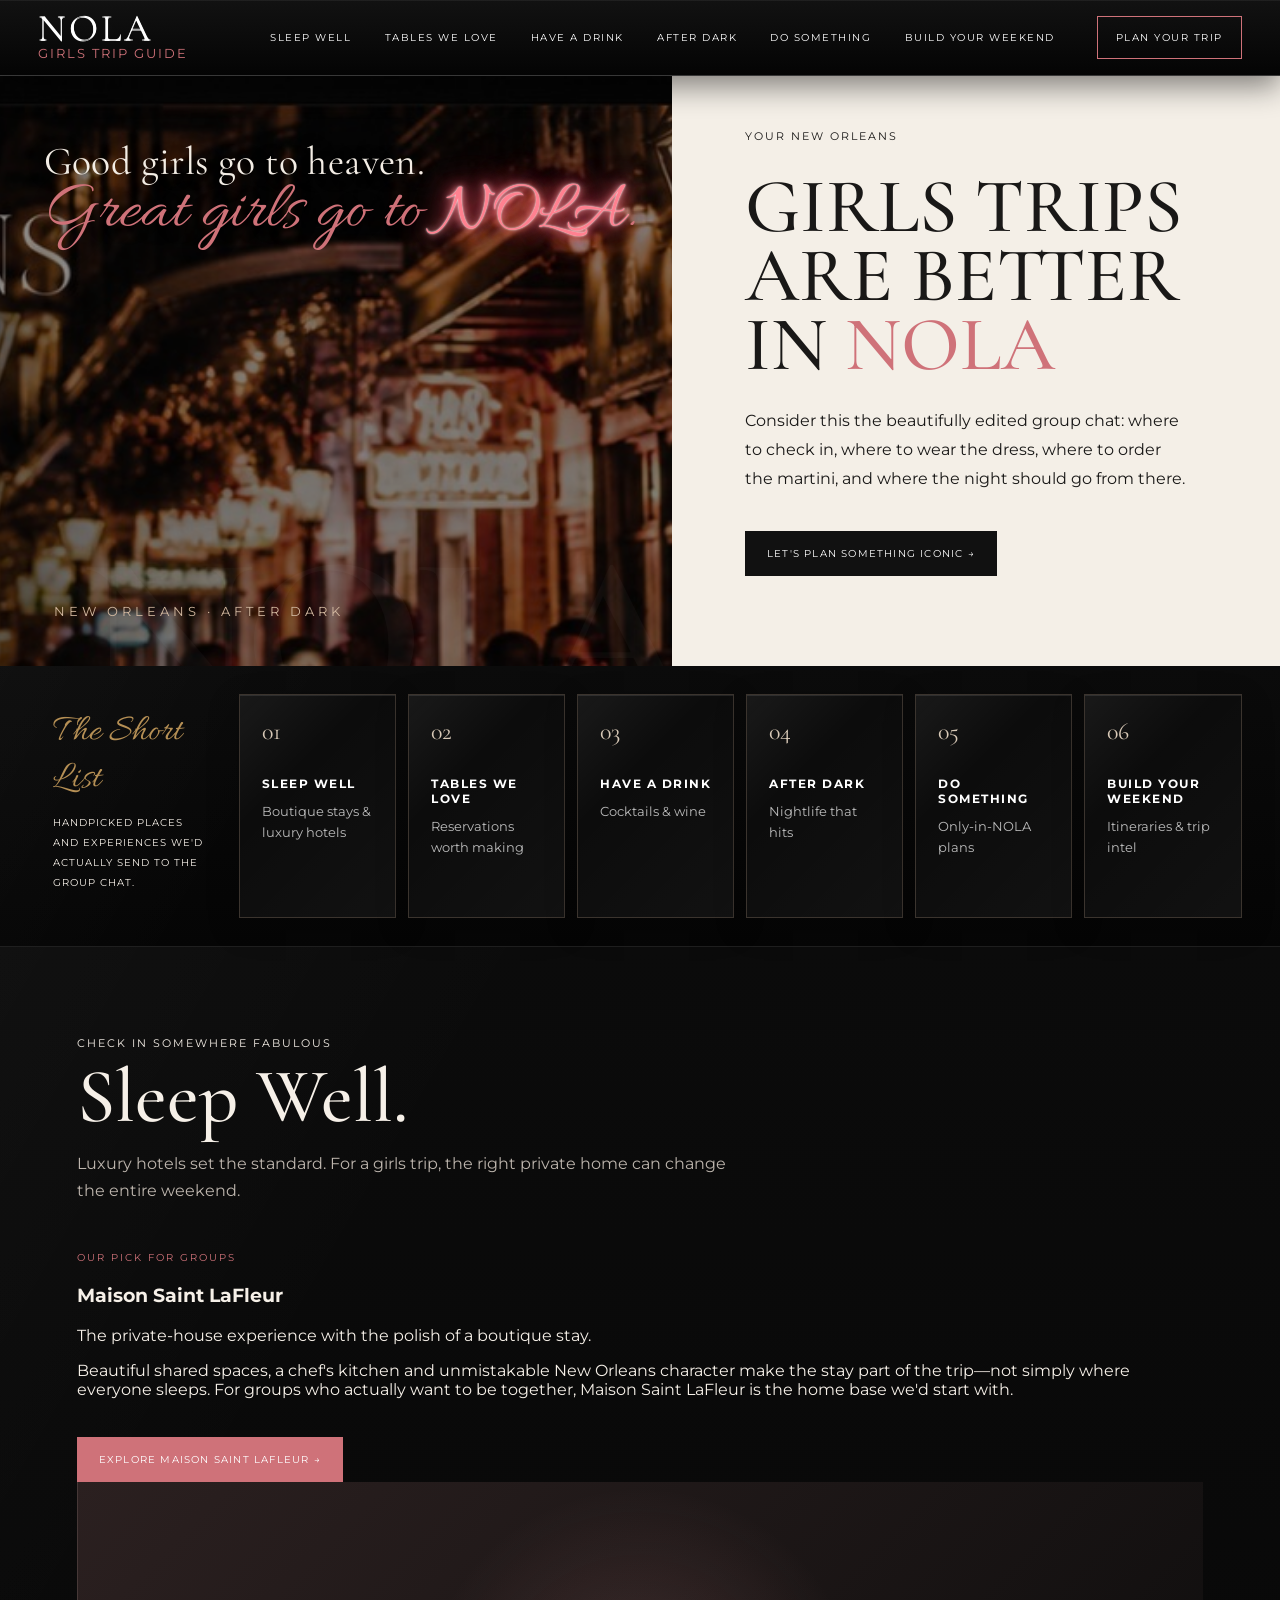
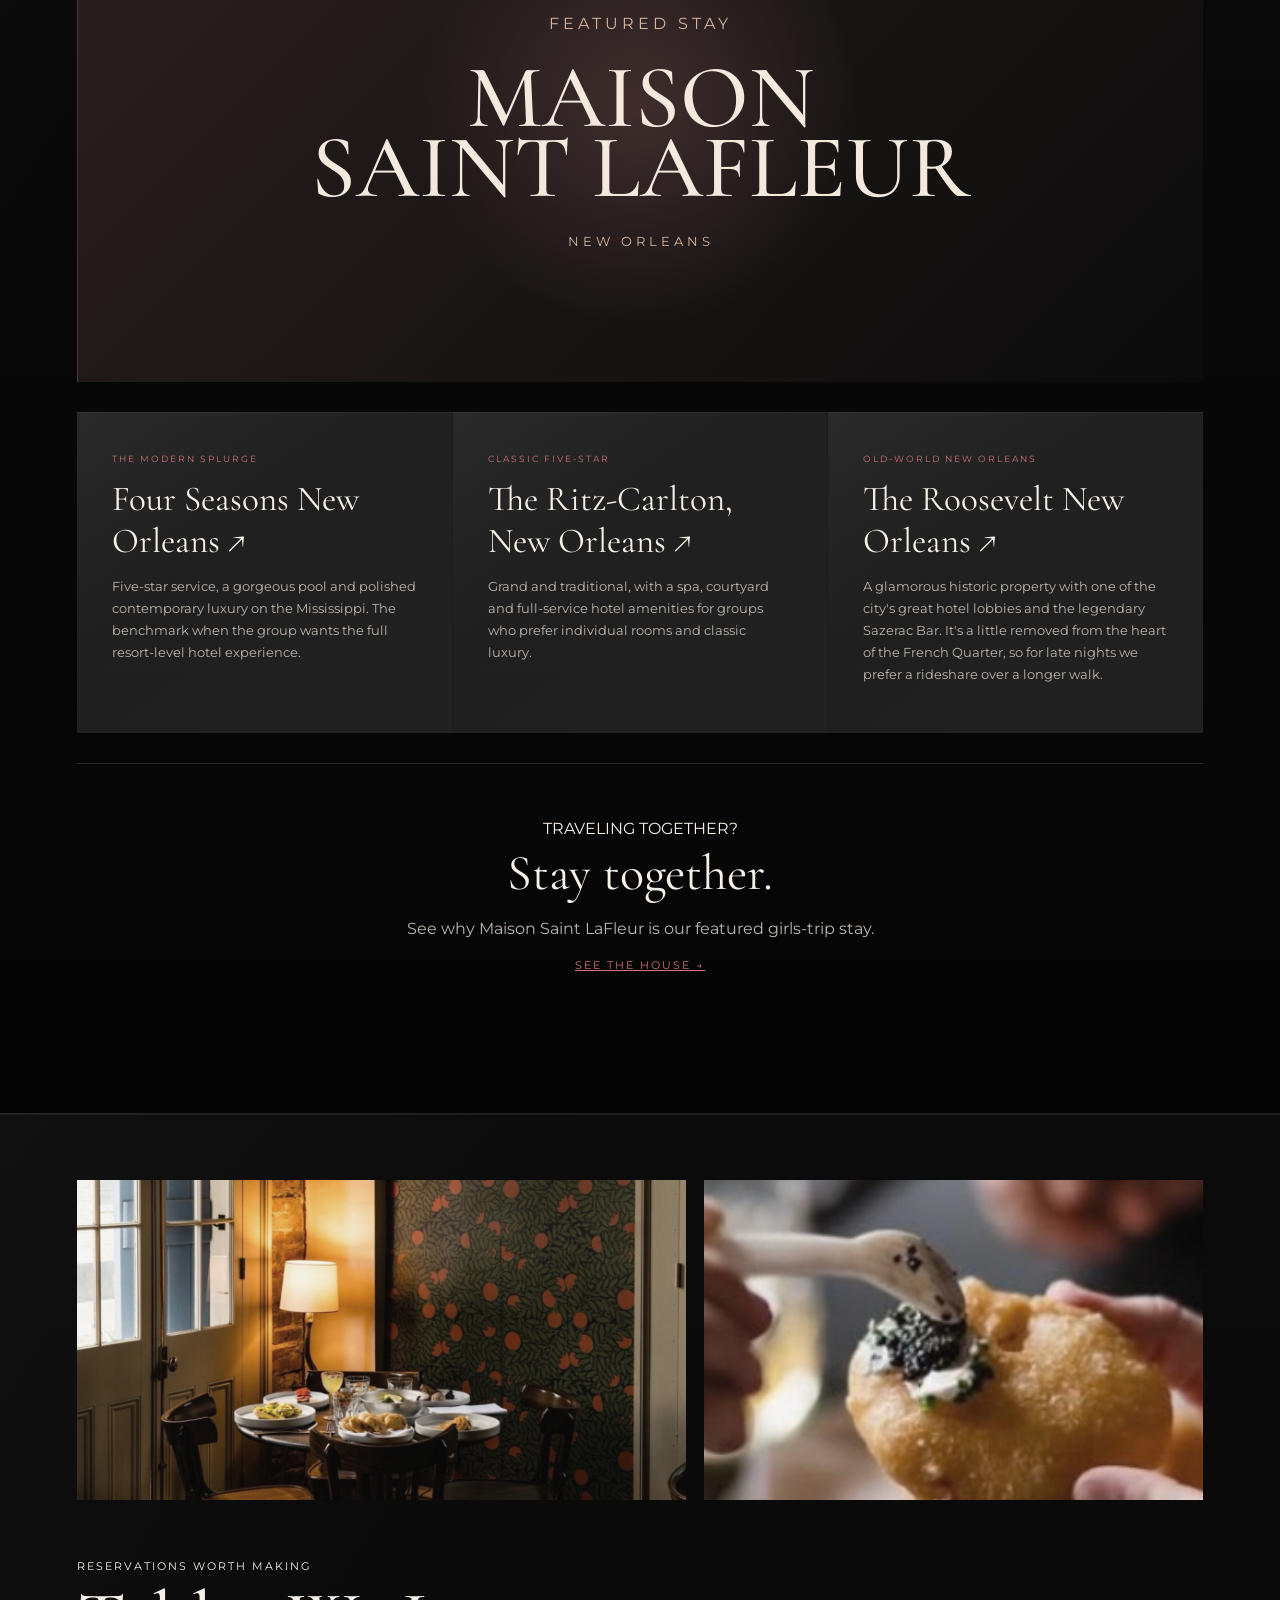
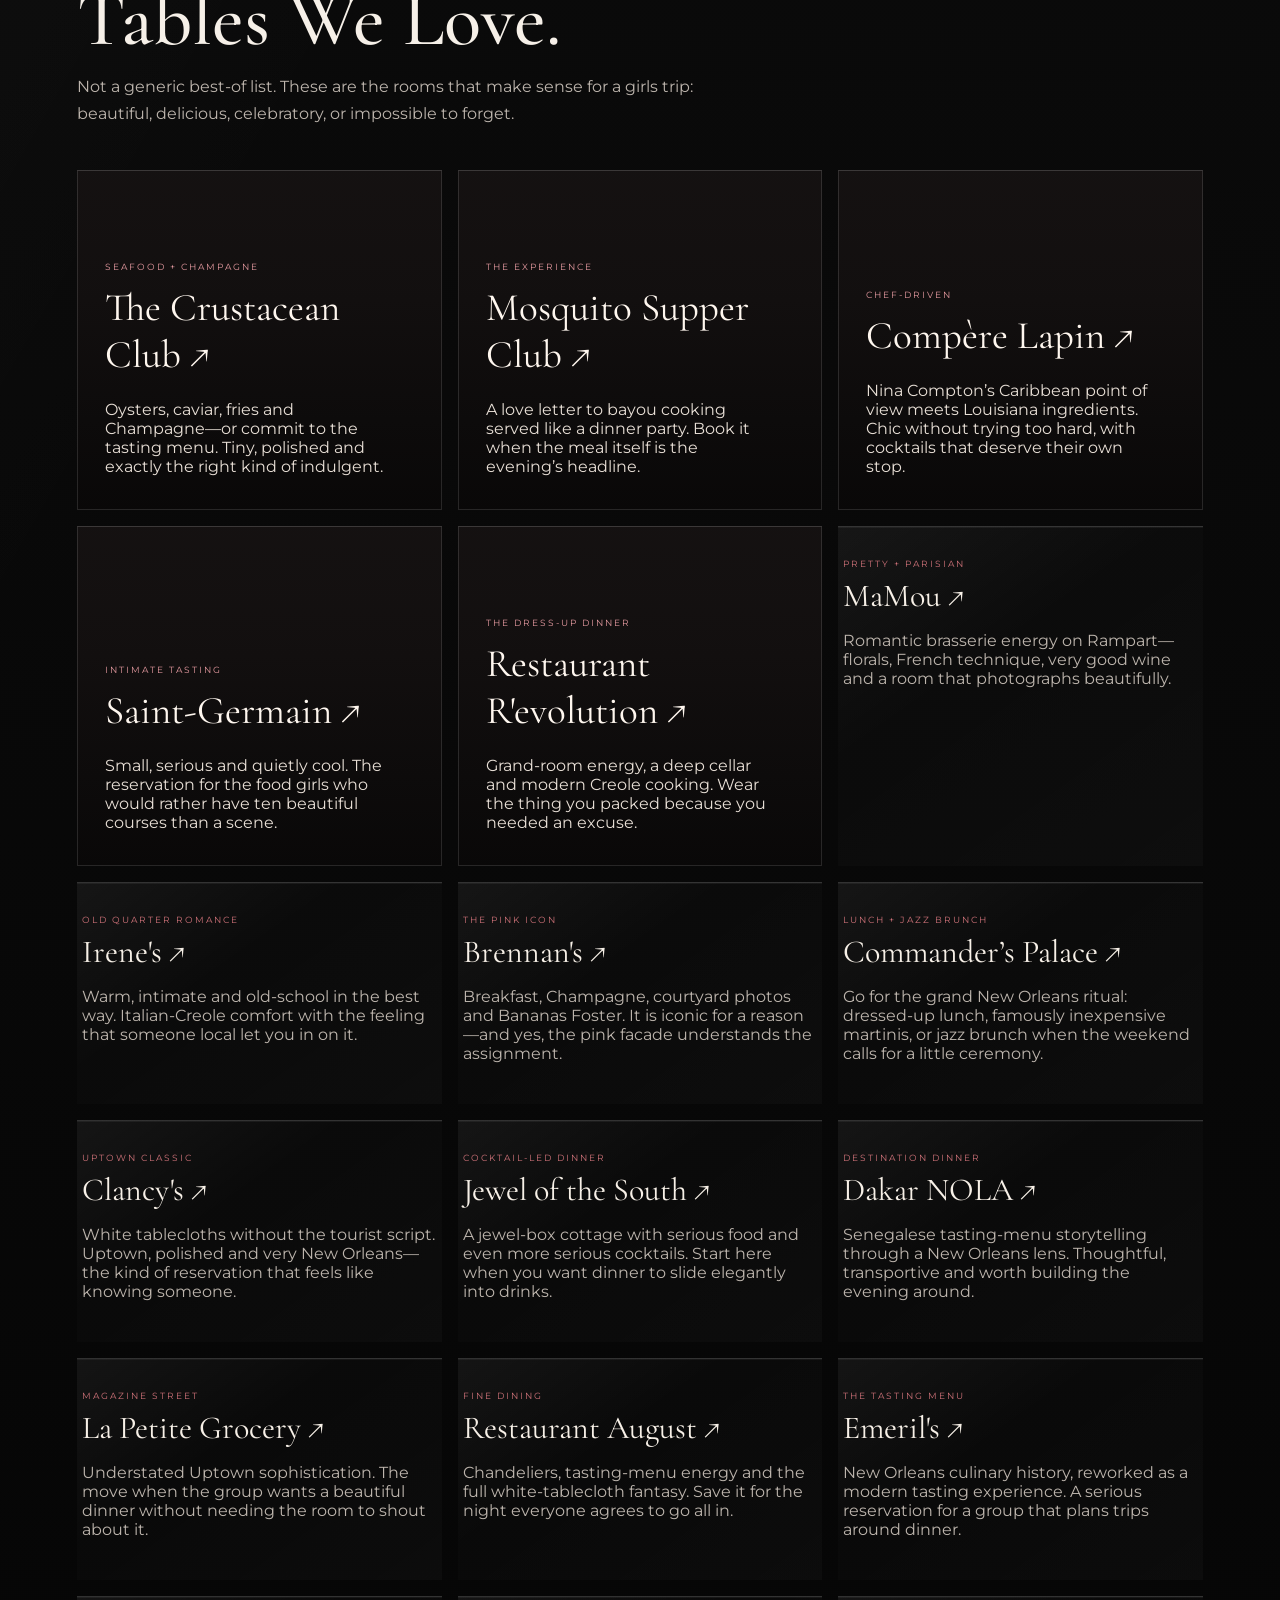
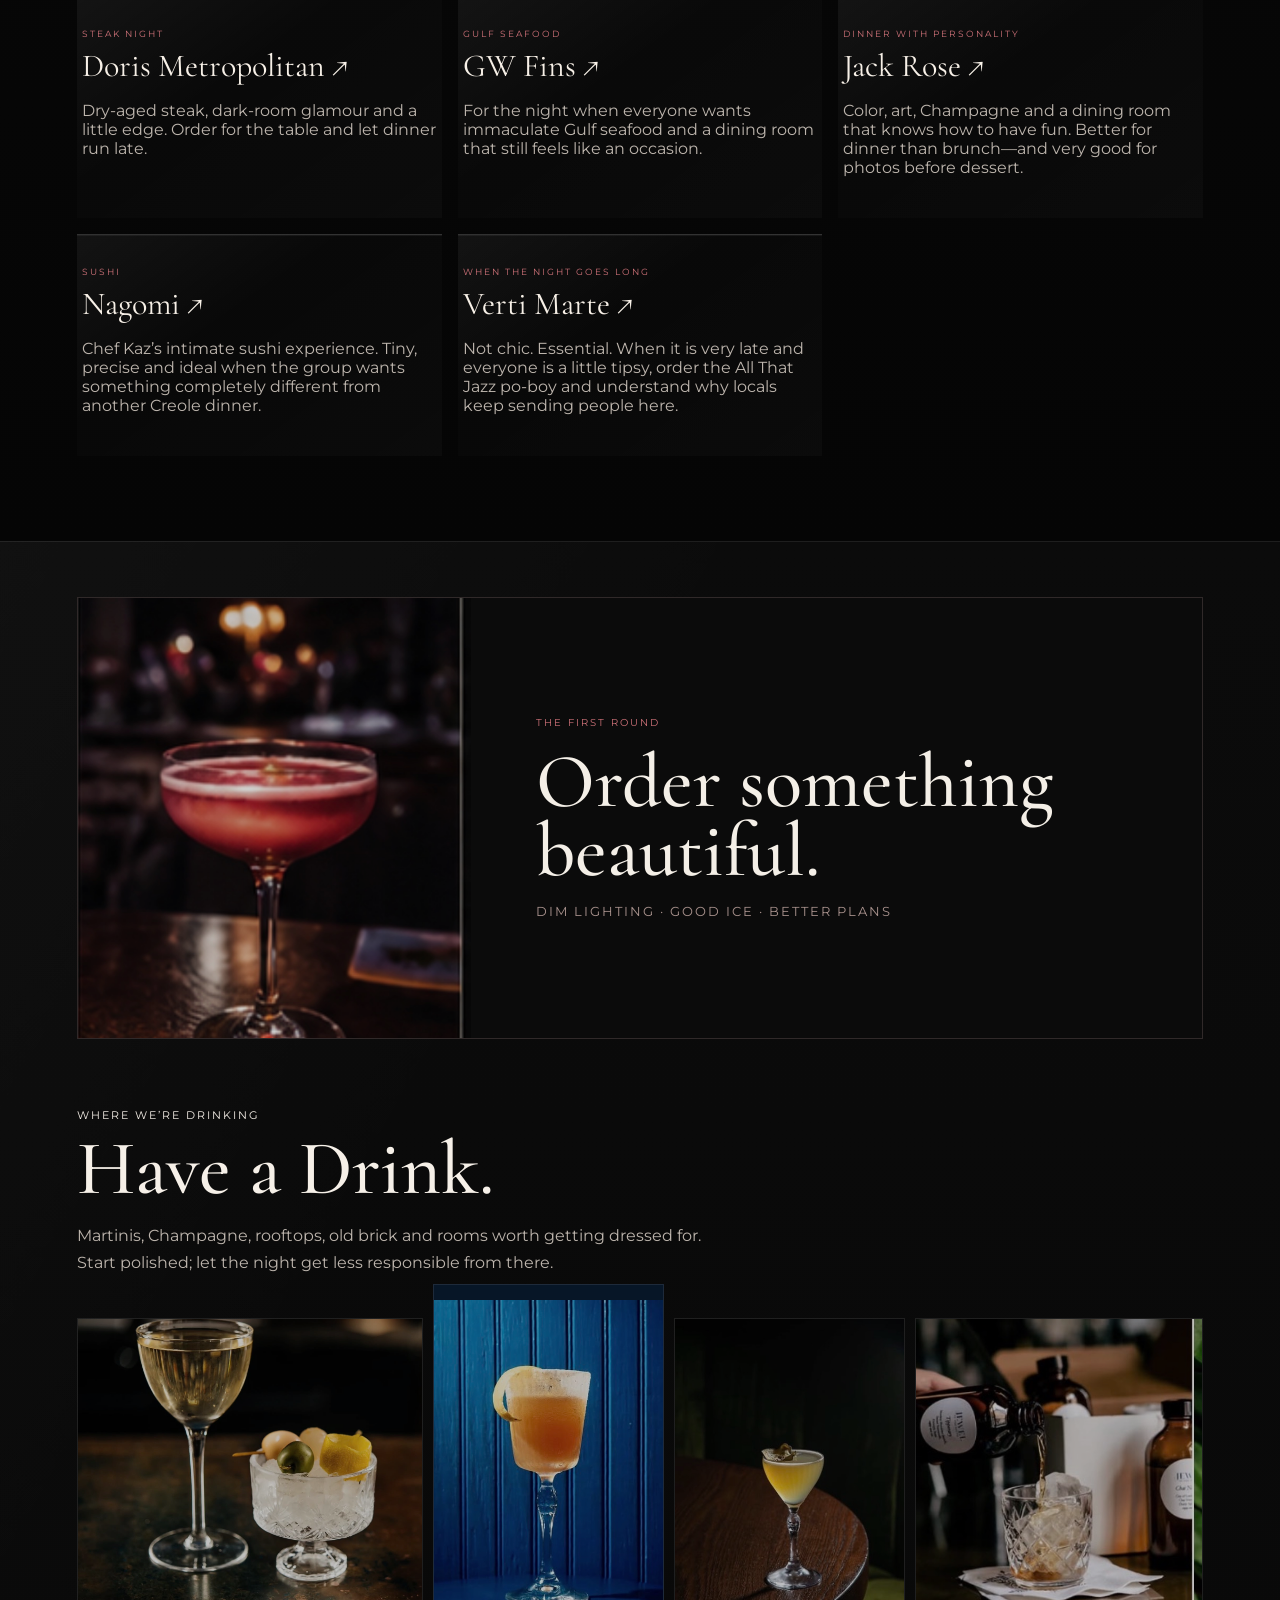
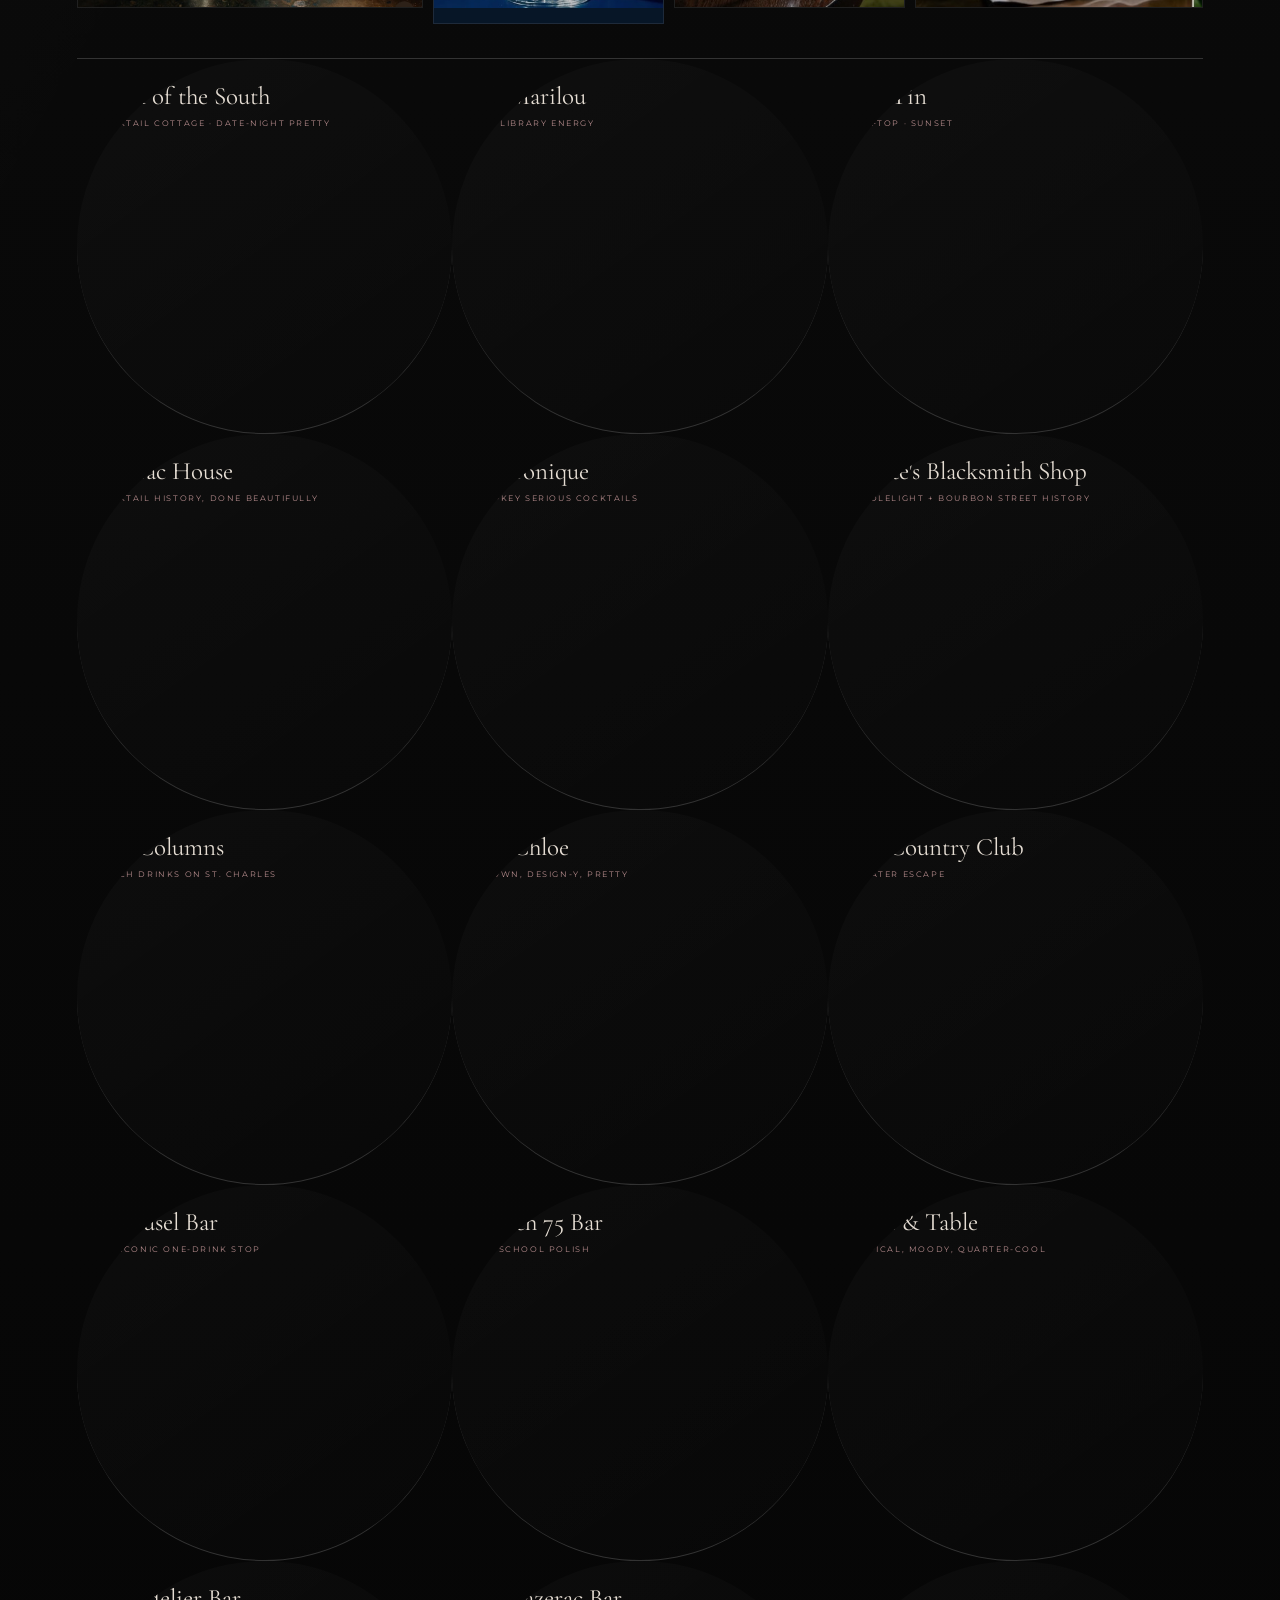
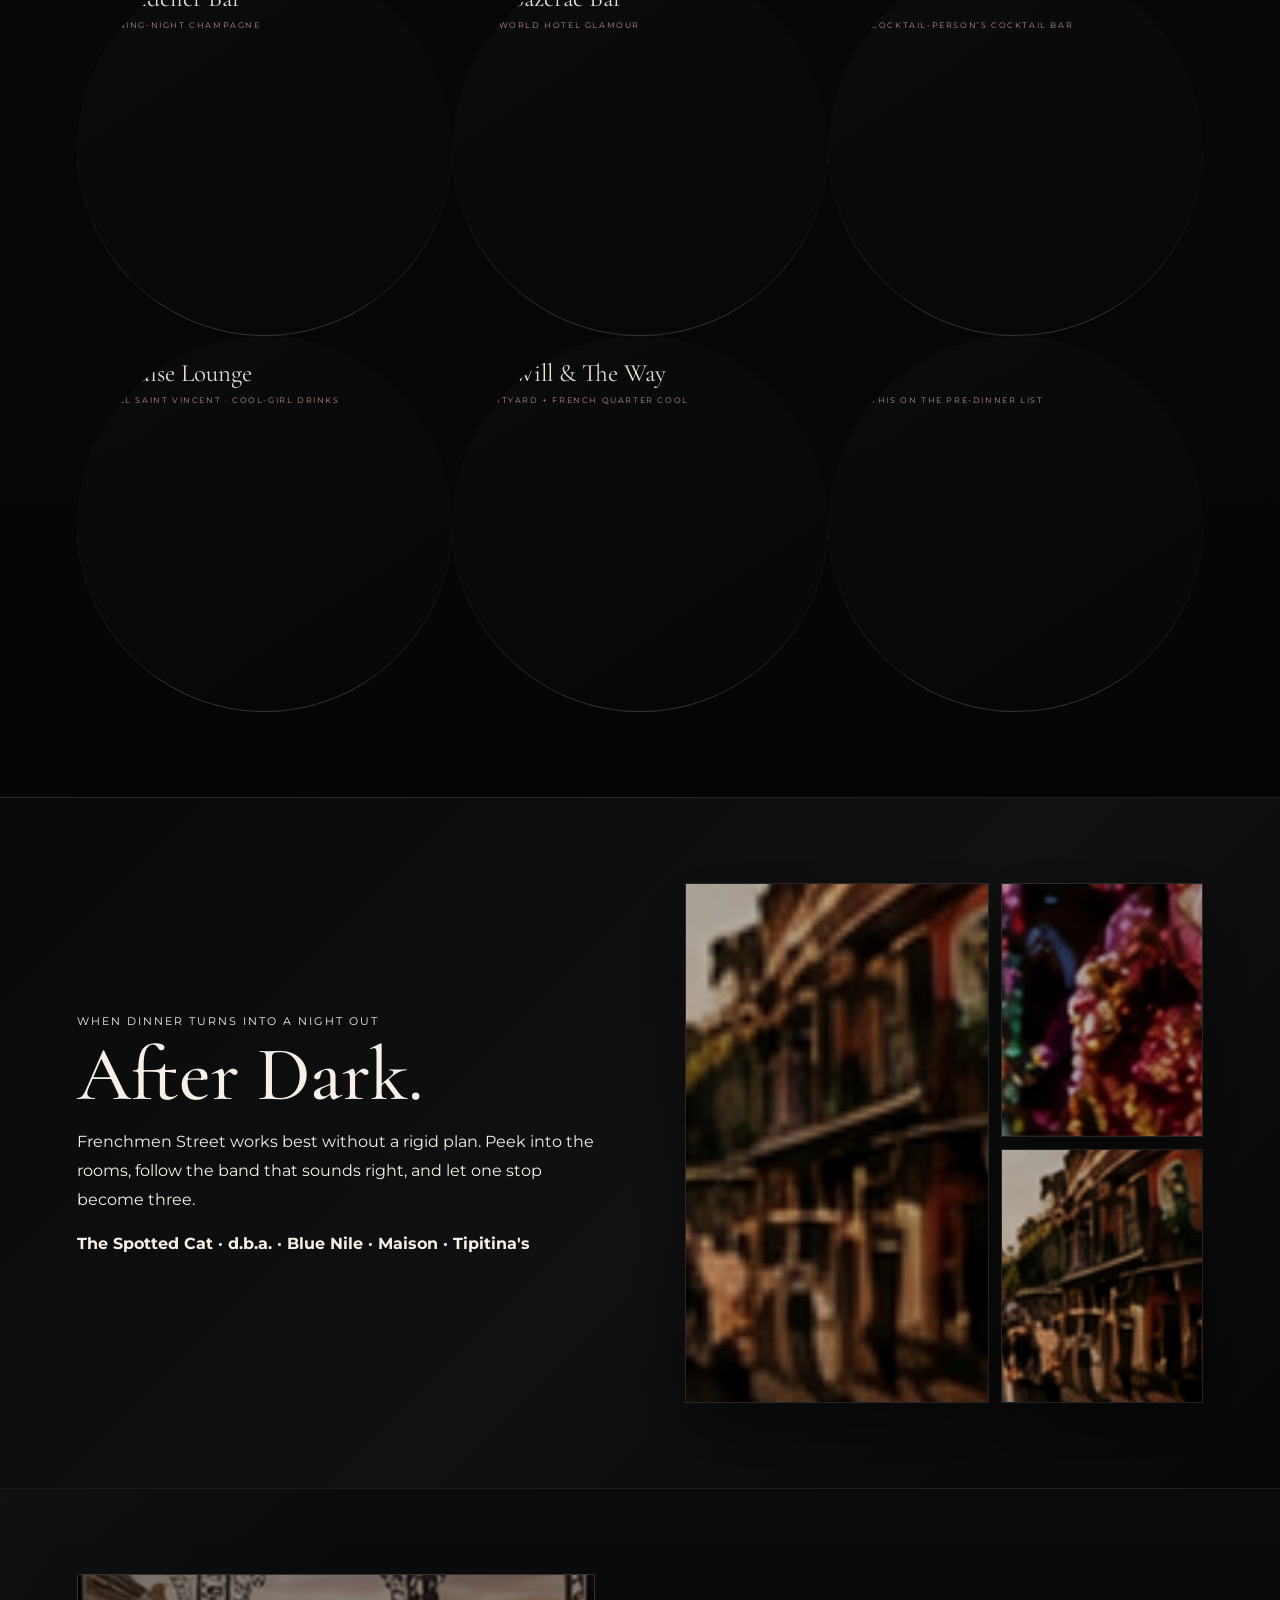
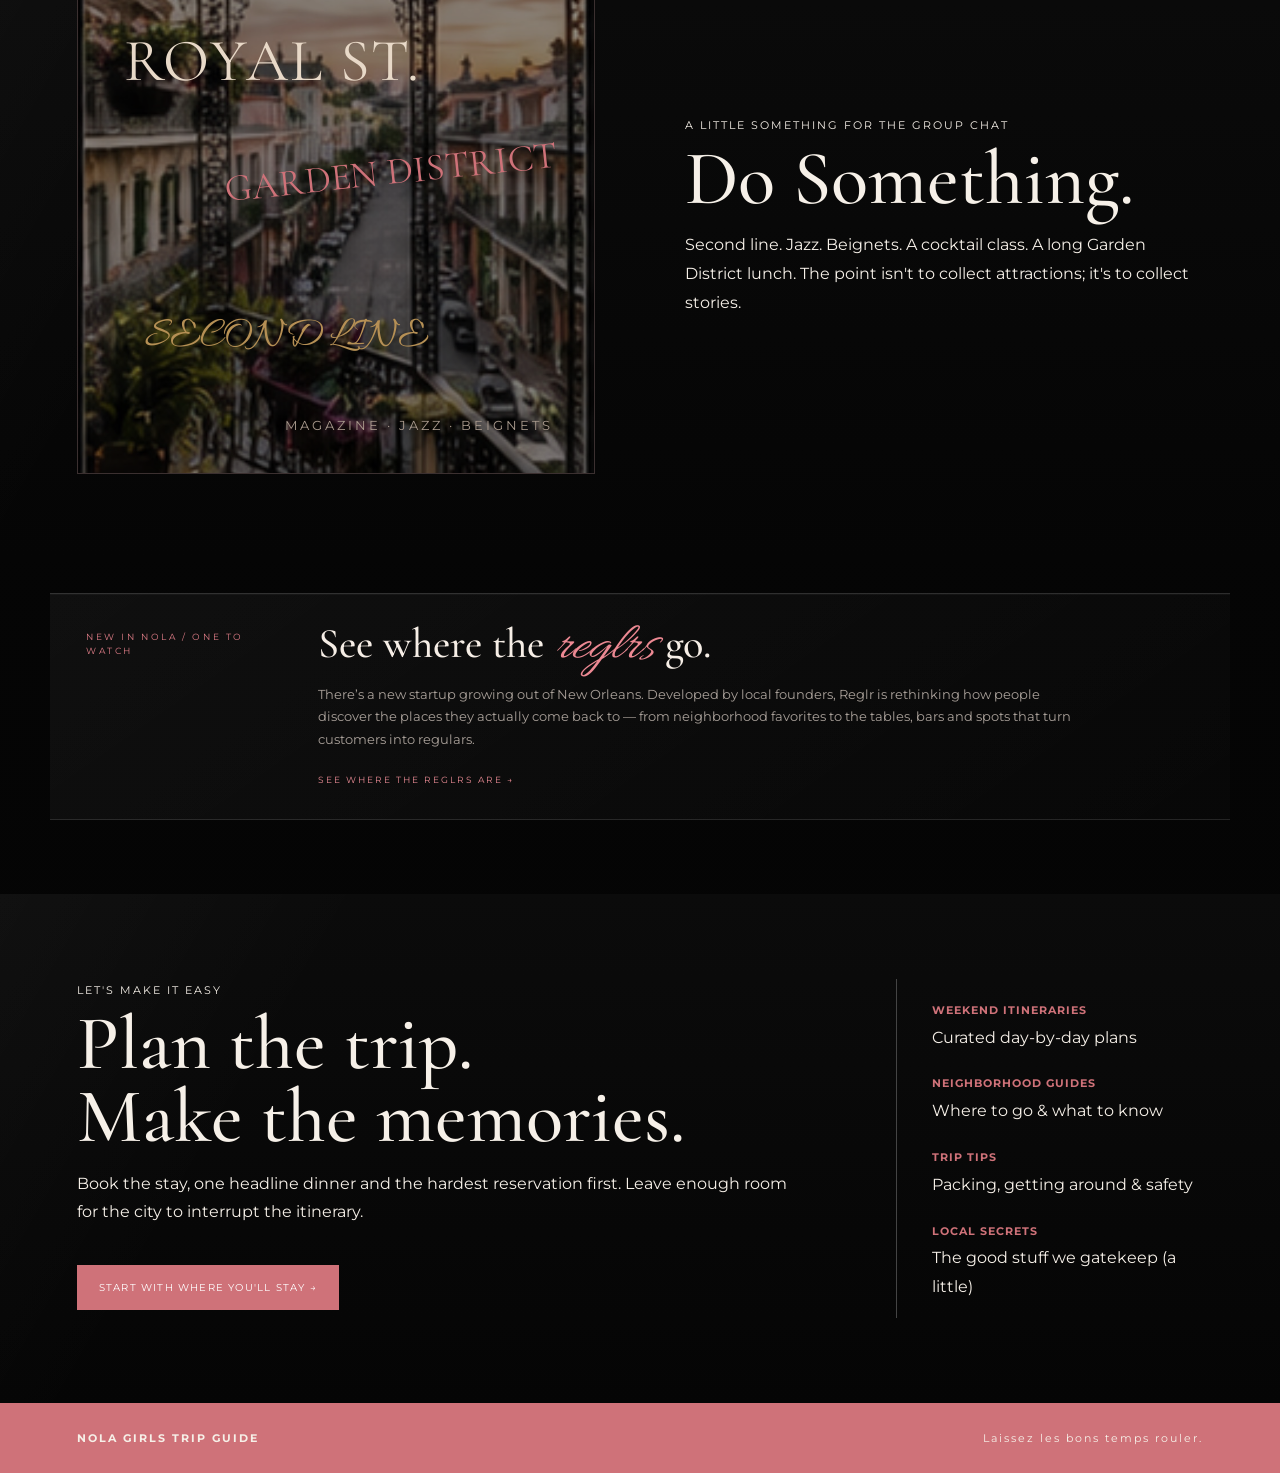
==== index.html @ c6ef3281 "Add files via upload" ====
<!doctype html><html lang="en"><head><meta charset="utf-8"><meta name="viewport" content="width=device-width,initial-scale=1"><title>NOLA Girls Trip Guide</title><meta name="description" content="A polished New Orleans girls trip guide to hotels, restaurants, cocktails, nightlife and unforgettable weekends."><link rel="preconnect" href="https://fonts.googleapis.com"><link rel="preconnect" href="https://fonts.gstatic.com" crossorigin><link href="https://fonts.googleapis.com/css2?family=Cormorant+Garamond:wght@400;500;600&family=Montserrat:wght@400;500;600&family=Allura&display=swap" rel="stylesheet"><link rel="stylesheet" href="styles.css"></head><body>
<header><a class="logo" href="#top"><strong>NOLA</strong><small>GIRLS TRIP GUIDE</small></a><button class="menu">☰</button><nav><a href="#sleep">SLEEP WELL</a><a href="#tables">TABLES WE LOVE</a><a href="#drink">HAVE A DRINK</a><a href="#dark">AFTER DARK</a><a href="#do">DO SOMETHING</a><a href="#weekend">BUILD YOUR WEEKEND</a></nav><a class="cta" href="#weekend">PLAN YOUR TRIP</a></header>
<main id="top">
<section class="hero"><div class="hero-photo photo-hero"><img src="assets/hero-night.jpeg" alt="New Orleans at night on Bourbon Street"><div class="hero-monogram">NOLA</div><div class="hero-tagline" aria-label="Good girls go to heaven. Great girls go to NOLA.">
  <span class="tagline-good">Good girls go to heaven.</span>
  <span class="tagline-great">Great girls go to <span class="neon-nola">NOLA</span>.</span>
</div><small class="hero-kicker">NEW ORLEANS · AFTER DARK</small></div><div class="hero-copy"><span>YOUR NEW ORLEANS</span><h1>GIRLS TRIPS<br>ARE BETTER<br>IN <i>NOLA</i></h1><p>Consider this the beautifully edited group chat: where to check in, where to wear the dress, where to order the martini, and where the night should go from there.</p><a class="button" href="#shortlist">LET'S PLAN SOMETHING ICONIC →</a></div></section>
<section class="shortlist" id="shortlist"><div class="short-intro"><em>The Short List</em><p>HANDPICKED PLACES AND EXPERIENCES WE'D ACTUALLY SEND TO THE GROUP CHAT.</p></div><a href="#sleep"><b>01</b><strong>SLEEP WELL</strong><small>Boutique stays & luxury hotels</small></a><a href="#tables"><b>02</b><strong>TABLES WE LOVE</strong><small>Reservations worth making</small></a><a href="#drink"><b>03</b><strong>HAVE A DRINK</strong><small>Cocktails & wine</small></a><a href="#dark"><b>04</b><strong>AFTER DARK</strong><small>Nightlife that hits</small></a><a href="#do"><b>05</b><strong>DO SOMETHING</strong><small>Only-in-NOLA plans</small></a><a href="#weekend"><b>06</b><strong>BUILD YOUR WEEKEND</strong><small>Itineraries & trip intel</small></a></section>
<section class="stay" id="sleep"><div class="section-title"><span>CHECK IN SOMEWHERE FABULOUS</span><h2>Sleep Well.</h2><p>Luxury hotels set the standard. For a girls trip, the right private home can change the entire weekend.</p></div><article class="restaurant-photo-card" style="--restaurant-photo:url(\'assets/jewel-interior.jpg\')"  class="restaurant-photo-card" style="--restaurant-photo:url(\'assets/crustacean-seafood.jpg\')"  class="restaurant-photo-card" style="--restaurant-photo:url(\'assets/dinner-table.jpeg\')"  class="maison"><div><span class="pick">OUR PICK FOR GROUPS</span><h3>Maison Saint LaFleur</h3><p class="dek">The private-house experience with the polish of a boutique stay.</p><p>Beautiful shared spaces, a chef's kitchen and unmistakable New Orleans character make the stay part of the trip—not simply where everyone sleeps. For groups who actually want to be together, Maison Saint LaFleur is the home base we'd start with.</p><a class="button rose" href="https://www.maisonsaintlafleur.com/" target="_blank">EXPLORE MAISON SAINT LAFLEUR →</a></div><div class="property-art"><span>FEATURED STAY</span><strong>MAISON<br>SAINT LAFLEUR</strong><small>NEW ORLEANS</small></div></article>
<div class="hotel-grid"><article class="restaurant-photo-card" style="--restaurant-photo:url(\'https://images.squarespace-cdn.com/content/v1/6891c25d8e25cf4d9de467b0/a43d47a6-4e21-4210-9bec-05949da3a5ad/DSC_5886%2Bcopy.JPG\')"><span>THE MODERN SPLURGE</span><h3><a href="https://www.fourseasons.com/neworleans/" target="_blank" rel="noopener">Four Seasons New Orleans ↗</a></h3><p>Five-star service, a gorgeous pool and polished contemporary luxury on the Mississippi. The benchmark when the group wants the full resort-level hotel experience.</p></article><article class="restaurant-photo-card" style="--restaurant-photo:url(\'https://images.squarespace-cdn.com/content/v1/53667851e4b0dbc1364cd7d1/b53c1de1-6df0-4a59-8a33-8d6e9a1bab7e/5F2BCBF9-DCEF-4E28-BAD6-DA747ACF2074.jpeg\')"><span>CLASSIC FIVE-STAR</span><h3><a href="https://www.ritzcarlton.com/en/hotels/msyrz-the-ritz-carlton-new-orleans/overview/" target="_blank" rel="noopener">The Ritz-Carlton, New Orleans ↗</a></h3><p>Grand and traditional, with a spa, courtyard and full-service hotel amenities for groups who prefer individual rooms and classic luxury.</p></article><article class="restaurant-photo-card" style="--restaurant-photo:url(\'https://www.comperelapin.com/assets/images/hero-food.jpg\')"><span>OLD-WORLD NEW ORLEANS</span><h3><a href="https://www.hilton.com/en/hotels/msyrohh-the-roosevelt-new-orleans/" target="_blank" rel="noopener">The Roosevelt New Orleans ↗</a></h3><p>A glamorous historic property with one of the city's great hotel lobbies and the legendary Sazerac Bar. It's a little removed from the heart of the French Quarter, so for late nights we prefer a rideshare over a longer walk.</p></article></div><div class="funnel"><span>TRAVELING TOGETHER?</span><h3>Stay together.</h3><p>See why Maison Saint LaFleur is our featured girls-trip stay.</p><a href="https://www.maisonsaintlafleur.com/" target="_blank">SEE THE HOUSE →</a></div></section>
<section class="cream" id="tables"><div class="section-photo-strip"><img src="assets/luxe-dining-room.jpeg" alt="Intimate luxury dining room in New Orleans"><img src="assets/luxe-caviar-bite.jpeg" alt="Elegant caviar bite"></div><div class="section-title"><span>RESERVATIONS WORTH MAKING</span><h2>Tables We Love.</h2><p>Not a generic best-of list. These are the rooms that make sense for a girls trip: beautiful, delicious, celebratory, or impossible to forget.</p></div><div class="cards"><article class="restaurant-photo-card" style="--restaurant-photo:url(\'https://www.brennansneworleans.com/assets/images/slide80-sm.jpg\')"><span>SEAFOOD + CHAMPAGNE</span><h3><a href="https://www.thecrustaceanclub.com/" target="_blank" rel="noopener">The Crustacean Club ↗</a></h3><p>Oysters, caviar, fries and Champagne—or commit to the tasting menu. Tiny, polished and exactly the right kind of indulgent.</p></article><article class="restaurant-photo-card" style="--restaurant-photo:url(\'https://images.getbento.com/accounts/5ca15fada8dc301cd17a77849e073e48/media/images/476420318Jewel042.JPG?auto=compress%2Cformat&crop=focalpoint&cs=origin&fit=crop&fp-x=0.5&fp-y=0.5&w=1200\')"><span>THE EXPERIENCE</span><h3><a href="https://www.mosquitosupperclub.com/" target="_blank" rel="noopener">Mosquito Supper Club ↗</a></h3><p>A love letter to bayou cooking served like a dinner party. Book it when the meal itself is the evening’s headline.</p></article><article class="restaurant-photo-card" style="--restaurant-photo:url(\'assets/dinner-table.jpeg\')" ><span>CHEF-DRIVEN</span><h3><a href="https://comperelapin.com/" target="_blank" rel="noopener">Compère Lapin ↗</a></h3><p>Nina Compton’s Caribbean point of view meets Louisiana ingredients. Chic without trying too hard, with cocktails that deserve their own stop.</p></article><article class="restaurant-photo-card" style="--restaurant-photo:url(\'assets/food-spread.jpeg\')" ><span>INTIMATE TASTING</span><h3><a href="https://www.saintgermainnola.com/" target="_blank" rel="noopener">Saint-Germain ↗</a></h3><p>Small, serious and quietly cool. The reservation for the food girls who would rather have ten beautiful courses than a scene.</p></article><article class="restaurant-photo-card" style="--restaurant-photo:url(\'assets/cocktail-closeup.jpeg\')" ><span>THE DRESS-UP DINNER</span><h3><a href="https://www.revolutionnola.com/" target="_blank" rel="noopener">Restaurant R'evolution ↗</a></h3><p>Grand-room energy, a deep cellar and modern Creole cooking. Wear the thing you packed because you needed an excuse.</p></article><article><span>PRETTY + PARISIAN</span><h3><a href="https://www.mamounola.com/" target="_blank" rel="noopener">MaMou ↗</a></h3><p>Romantic brasserie energy on Rampart—florals, French technique, very good wine and a room that photographs beautifully.</p></article><article><span>OLD QUARTER ROMANCE</span><h3><a href="https://irenesnola.com/" target="_blank" rel="noopener">Irene's ↗</a></h3><p>Warm, intimate and old-school in the best way. Italian-Creole comfort with the feeling that someone local let you in on it.</p></article><article><span>THE PINK ICON</span><h3><a href="https://www.brennansneworleans.com/" target="_blank" rel="noopener">Brennan's ↗</a></h3><p>Breakfast, Champagne, courtyard photos and Bananas Foster. It is iconic for a reason—and yes, the pink facade understands the assignment.</p></article><article><span>LUNCH + JAZZ BRUNCH</span><h3><a href="https://www.commanderspalace.com/" target="_blank" rel="noopener">Commander’s Palace ↗</a></h3><p>Go for the grand New Orleans ritual: dressed-up lunch, famously inexpensive martinis, or jazz brunch when the weekend calls for a little ceremony.</p></article><article><span>UPTOWN CLASSIC</span><h3><a href="https://www.clancysneworleans.com/" target="_blank" rel="noopener">Clancy's ↗</a></h3><p>White tablecloths without the tourist script. Uptown, polished and very New Orleans—the kind of reservation that feels like knowing someone.</p></article><article><span>COCKTAIL-LED DINNER</span><h3><a href="https://www.jewelnola.com/" target="_blank" rel="noopener">Jewel of the South ↗</a></h3><p>A jewel-box cottage with serious food and even more serious cocktails. Start here when you want dinner to slide elegantly into drinks.</p></article><article><span>DESTINATION DINNER</span><h3><a href="https://www.dakarnola.com/" target="_blank" rel="noopener">Dakar NOLA ↗</a></h3><p>Senegalese tasting-menu storytelling through a New Orleans lens. Thoughtful, transportive and worth building the evening around.</p></article><article><span>MAGAZINE STREET</span><h3><a href="https://www.lapetitegrocery.com/" target="_blank" rel="noopener">La Petite Grocery ↗</a></h3><p>Understated Uptown sophistication. The move when the group wants a beautiful dinner without needing the room to shout about it.</p></article><article><span>FINE DINING</span><h3><a href="https://www.restaurantaugust.com/" target="_blank" rel="noopener">Restaurant August ↗</a></h3><p>Chandeliers, tasting-menu energy and the full white-tablecloth fantasy. Save it for the night everyone agrees to go all in.</p></article><article><span>THE TASTING MENU</span><h3><a href="https://emerilsrestaurants.com/emerils/" target="_blank" rel="noopener">Emeril's ↗</a></h3><p>New Orleans culinary history, reworked as a modern tasting experience. A serious reservation for a group that plans trips around dinner.</p></article><article><span>STEAK NIGHT</span><h3><a href="https://dorismetropolitan.com/new-orleans/" target="_blank" rel="noopener">Doris Metropolitan ↗</a></h3><p>Dry-aged steak, dark-room glamour and a little edge. Order for the table and let dinner run late.</p></article><article><span>GULF SEAFOOD</span><h3><a href="https://gwfins.com/" target="_blank" rel="noopener">GW Fins ↗</a></h3><p>For the night when everyone wants immaculate Gulf seafood and a dining room that still feels like an occasion.</p></article><article><span>DINNER WITH PERSONALITY</span><h3><a href="https://www.jackroserestaurant.com/" target="_blank" rel="noopener">Jack Rose ↗</a></h3><p>Color, art, Champagne and a dining room that knows how to have fun. Better for dinner than brunch—and very good for photos before dessert.</p></article><article><span>SUSHI</span><h3><a href="https://www.nagominola.com/" target="_blank" rel="noopener">Nagomi ↗</a></h3><p>Chef Kaz’s intimate sushi experience. Tiny, precise and ideal when the group wants something completely different from another Creole dinner.</p></article><article><span>WHEN THE NIGHT GOES LONG</span><h3><a href="https://vertimarte.com/" target="_blank" rel="noopener">Verti Marte ↗</a></h3><p>Not chic. Essential. When it is very late and everyone is a little tipsy, order the All That Jazz po-boy and understand why locals keep sending people here.</p></article></div></section>
<section class="dark" id="drink"><div class="drink-visual"><img src="assets/cocktail.jpeg" alt="Pink cocktail in a dark New Orleans bar"><div><span>THE FIRST ROUND</span><strong>Order something beautiful.</strong><small>DIM LIGHTING · GOOD ICE · BETTER PLANS</small></div></div><div class="section-title"><span>WHERE WE’RE DRINKING</span><h2>Have a Drink.</h2><p>Martinis, Champagne, rooftops, old brick and rooms worth getting dressed for. Start polished; let the night get less responsible from there.</p></div>
<div class="drink-collage" aria-label="Cocktail inspiration">
  <img src="assets/drink-wine-garnish.jpeg" alt="Elegant wine and cocktail garnish">
  <img src="assets/drink-blue-cocktail.jpeg" alt="Orange cocktail against a blue New Orleans bar backdrop">
  <img src="assets/luxe-cocktail-rose.jpeg" alt="Rose cocktail in a luxe New Orleans setting">
  <img src="assets/luxe-jewel-pour.jpeg" alt="Craft cocktail being poured tableside">
</div>
<div class="drink-grid"><a href="https://www.jewelnola.com/" target="_blank" rel="noopener"><b>Jewel of the South</b><small>COCKTAIL COTTAGE · DATE-NIGHT PRETTY</small></a><a href="https://www.barmarilou.com/" target="_blank" rel="noopener"><b>Bar Marilou</b><small>SEXY LIBRARY ENERGY</small></a><a href="https://www.hotelnola.com/dining/hot-tin/" target="_blank" rel="noopener"><b>Hot Tin</b><small>ROOFTOP · SUNSET</small></a><a href="https://www.sazerachouse.com/" target="_blank" rel="noopener"><b>Sazerac House</b><small>COCKTAIL HISTORY, DONE BEAUTIFULLY</small></a><a href="https://www.bartonique.com/" target="_blank" rel="noopener"><b>Bar Tonique</b><small>LOW-KEY SERIOUS COCKTAILS</small></a><a href="https://www.lafittesblacksmithshop.com/" target="_blank" rel="noopener"><b>Lafitte's Blacksmith Shop</b><small>CANDLELIGHT + BOURBON STREET HISTORY</small></a><a href="https://thecolumns.com/" target="_blank" rel="noopener"><b>The Columns</b><small>PORCH DRINKS ON ST. CHARLES</small></a><a href="https://thechloenola.com/" target="_blank" rel="noopener"><b>The Chloe</b><small>UPTOWN, DESIGN-Y, PRETTY</small></a><a href="https://thecountryclubneworleans.com/" target="_blank" rel="noopener"><b>The Country Club</b><small>BYWATER ESCAPE</small></a><a href="https://hotelmonteleone.com/entertainment/carousel-bar/" target="_blank" rel="noopener"><b>Carousel Bar</b><small>THE ICONIC ONE-DRINK STOP</small></a><a href="https://www.arnaudsrestaurant.com/bars/french-75-bar/" target="_blank" rel="noopener"><b>French 75 Bar</b><small>OLD-SCHOOL POLISH</small></a><a href="https://www.caneandtablenola.com/" target="_blank" rel="noopener"><b>Cane & Table</b><small>TROPICAL, MOODY, QUARTER-COOL</small></a><a href="https://www.fourseasons.com/neworleans/dining/lounges/chandelier-bar/" target="_blank" rel="noopener"><b>Chandelier Bar</b><small>OPENING-NIGHT CHAMPAGNE</small></a><a href="https://www.hilton.com/en/hotels/msyrohh-the-roosevelt-new-orleans/dining/" target="_blank" rel="noopener"><b>The Sazerac Bar</b><small>OLD-WORLD HOTEL GLAMOUR</small></a><a href="https://www.curenola.com/" target="_blank" rel="noopener"><b>Cure</b><small>THE COCKTAIL-PERSON’S COCKTAIL BAR</small></a><a href="https://saintvincentnola.com/eat-drink/" target="_blank" rel="noopener"><b>Paradise Lounge</b><small>HOTEL SAINT VINCENT · COOL-GIRL DRINKS</small></a><a href="https://thewillandtheway.com/" target="_blank" rel="noopener"><b>The Will & The Way</b><small>COURTYARD + FRENCH QUARTER COOL</small></a><a href="https://www.jolienola.com/" target="_blank" rel="noopener"><b>Jolie</b><small>PUT THIS ON THE PRE-DINNER LIST</small></a></div></section>
<section class="cream split" id="dark"><div><span>WHEN DINNER TURNS INTO A NIGHT OUT</span><h2>After Dark.</h2><p>Frenchmen Street works best without a rigid plan. Peek into the rooms, follow the band that sounds right, and let one stop become three.</p><p><strong>The Spotted Cat · d.b.a. · Blue Nile · Maison · Tipitina's</strong></p></div><div class="night-collage"><img src="assets/street.jpeg" alt="French Quarter street"><img src="assets/beads.jpeg" alt="Mardi Gras beads"><img src="assets/after-dark-street.jpeg" alt="French Quarter street at night"></div></section>
<section class="dark split reverse" id="do"><div class="editorial-collage photo-collage"><img src="assets/balcony.jpeg" alt="French Quarter balcony view"><span>ROYAL ST.</span><b>GARDEN DISTRICT</b><i>SECOND LINE</i><small>MAGAZINE · JAZZ · BEIGNETS</small></div><div><span>A LITTLE SOMETHING FOR THE GROUP CHAT</span><h2>Do Something.</h2><p>Second line. Jazz. Beignets. A cocktail class. A long Garden District lunch. The point isn't to collect attractions; it's to collect stories.</p></div></section>


<section class="reglr-note">
  <div class="reglr-note-label">NEW IN NOLA / ONE TO WATCH</div>
  <div class="reglr-note-copy">
    <h2>See where the <i>reglrs</i> go.</h2>
    <p>There’s a new startup growing out of New Orleans. Developed by local founders, Reglr is rethinking how people discover the places they actually come back to — from neighborhood favorites to the tables, bars and spots that turn customers into regulars.</p>
    <a href="https://reglrinc.com/" target="_blank" rel="noopener">SEE WHERE THE REGLRS ARE →</a>
  </div>
</section>

<section class="weekend" id="weekend"><div><span>LET'S MAKE IT EASY</span><h2>Plan the trip.<br>Make the memories.</h2><p>Book the stay, one headline dinner and the hardest reservation first. Leave enough room for the city to interrupt the itinerary.</p><a class="button rose" href="#sleep">START WITH WHERE YOU'LL STAY →</a></div><div class="tips"><p><b>WEEKEND ITINERARIES</b><br>Curated day-by-day plans</p><p><b>NEIGHBORHOOD GUIDES</b><br>Where to go & what to know</p><p><b>TRIP TIPS</b><br>Packing, getting around & safety</p><p><b>LOCAL SECRETS</b><br>The good stuff we gatekeep (a little)</p></div></section>
</main><footer><strong>NOLA GIRLS TRIP GUIDE</strong><span>Laissez les bons temps rouler.</span></footer><script>document.querySelector('.menu').onclick=()=>document.querySelector('nav').classList.toggle('open')</script></body></html>
---- styles.css ----
:root{--black:#0b0b0b;--cream:#f4efe7;--rose:#cf7279;--gold:#b69055;--ink:#191817}*{box-sizing:border-box}html{scroll-behavior:smooth}body{margin:0;background:var(--black);color:#f6f0e8;font-family:Montserrat,sans-serif}header{height:76px;display:flex;align-items:center;padding:0 3vw;border-bottom:1px solid #292929;position:sticky;top:0;background:#0b0b0bf5;z-index:10}.logo{color:white;text-decoration:none;width:190px}.logo strong{display:block;font:38px/30px 'Cormorant Garamond';letter-spacing:3px}.logo small{color:var(--rose);letter-spacing:2px}nav{display:flex;gap:2.6vw;margin:auto}nav a,.cta{color:white;text-decoration:none;font-size:10px;letter-spacing:1.5px}.cta{border:1px solid var(--rose);padding:14px 18px}.menu{display:none}.hero{display:grid;grid-template-columns:1.05fr .95fr;min-height:590px}.hero-photo{position:relative;overflow:hidden}.hero-photo img{width:100%;height:100%;object-fit:cover;filter:saturate(.75) brightness(.58)}.script{position:absolute;top:12%;left:8%;font:42px Allura;color:#e78289}.hero-copy{background:var(--cream);color:var(--ink);padding:8% 12%}.hero-copy span,.section-title span,.split span,.weekend span{font-size:11px;letter-spacing:2px}.hero h1{font:500 clamp(52px,6vw,90px)/.9 'Cormorant Garamond';margin:28px 0}.hero h1 i{color:var(--rose);font-style:normal}.hero-copy p{max-width:440px;line-height:1.8}.button{display:inline-block;margin-top:22px;background:#111;color:white;text-decoration:none;padding:16px 22px;font-size:10px;letter-spacing:1.2px}.shortlist{padding:28px 3vw;display:grid;grid-template-columns:1.2fr repeat(6,1fr);gap:12px}.short-intro{padding:15px}.short-intro em{font:38px Allura;color:var(--gold)}.short-intro p{font-size:10px;line-height:2;letter-spacing:1px}.shortlist>a{min-height:210px;border:1px solid #3b342e;padding:22px;color:white;text-decoration:none;background:linear-gradient(145deg,#211d1a,#0d0d0d)}.shortlist b{font:24px 'Cormorant Garamond';display:block;color:#d8c9b7}.shortlist strong{display:block;margin:30px 0 10px;font-size:12px;letter-spacing:1.5px}.shortlist small{color:#bbb;line-height:1.5}.stay,.cream,.dark,.weekend{padding:85px 6vw}.stay{background:var(--cream);color:var(--ink)}.section-title{max-width:650px;margin-bottom:42px}.section-title h2,.split h2,.weekend h2{font:500 clamp(50px,6vw,78px)/.95 'Cormorant Garamond';margin:10px 0}.section-title p{line-height:1.7}.maison{display:grid;grid-template-columns:.85fr 1.15fr;background:#151413;color:#eee}.maison>div{padding:55px}.maison img{width:100%;height:100%;object-fit:cover;max-height:570px}.maison h3{font:58px 'Cormorant Garamond';margin:16px 0 0}.maison .dek{font:25px 'Cormorant Garamond';color:#e4c3bd}.maison p{line-height:1.8}.pick{color:var(--rose);font-size:10px;letter-spacing:2px}.rose{background:var(--rose)}.hotel-grid{display:grid;grid-template-columns:repeat(3,1fr);gap:1px;background:#cfc6b9;margin-top:30px}.hotel-grid article{background:#fffaf3;padding:35px}.hotel-grid span{font-size:9px;letter-spacing:2px;color:var(--rose)}.hotel-grid h3{font:35px 'Cormorant Garamond';margin:12px 0}.hotel-grid p{font-size:13px;line-height:1.7}.funnel{text-align:center;padding:55px 20px}.funnel h3{font:50px 'Cormorant Garamond';margin:5px}.funnel a{color:var(--rose);font-size:11px;letter-spacing:2px}.cream{background:#f7f2ea;color:var(--ink)}.cards{display:grid;grid-template-columns:repeat(3,1fr);gap:16px}.cards article{border-top:1px solid #a89c8d;padding:25px 5px}.cards h3{font:32px 'Cormorant Garamond';margin:5px 0}.dark{background:#101010}.list{display:grid;grid-template-columns:repeat(3,1fr);border-top:1px solid #333}.list b{padding:18px;border-bottom:1px solid #333;color:#e5ddd3;font:22px 'Cormorant Garamond'}.split{display:grid;grid-template-columns:1fr 1fr;align-items:center;gap:7vw}.split img{width:100%;max-height:560px;object-fit:cover}.split p{line-height:1.8}.reverse{background:#111;color:#eee}.weekend{display:grid;grid-template-columns:1.4fr .6fr;gap:8vw}.weekend p{line-height:1.8}.tips{border-left:1px solid #444;padding-left:35px}.tips b{color:var(--rose);font-size:11px;letter-spacing:1px}footer{padding:28px 6vw;background:var(--rose);display:flex;justify-content:space-between;font-size:11px;letter-spacing:2px}@media(max-width:900px){header nav{display:none;position:absolute;top:76px;left:0;right:0;background:#111;padding:25px;flex-direction:column}header nav.open{display:flex}.menu{display:block;margin-left:auto;background:none;color:white;border:0;font-size:22px}.cta{display:none}.hero,.maison,.split,.weekend{grid-template-columns:1fr}.hero-photo{min-height:430px}.shortlist{grid-template-columns:1fr 1fr}.short-intro{grid-column:1/-1}.hotel-grid,.cards,.list{grid-template-columns:1fr}.maison>div{padding:35px}.stay,.cream,.dark,.weekend{padding:60px 6vw}}
.hero-photo{background:radial-gradient(circle at 20% 20%,#4a2528,transparent 35%),linear-gradient(145deg,#161111,#050505)}.hero-monogram{position:absolute;right:-2%;bottom:-12%;font:600 240px/.8 'Cormorant Garamond';color:#ffffff08;letter-spacing:-14px}.hero-kicker{position:absolute;bottom:8%;left:8%;letter-spacing:4px;color:#d2b8a0}.property-art{min-height:500px;display:flex;flex-direction:column;justify-content:center;align-items:center;text-align:center;background:radial-gradient(circle at 50% 45%,#d08b8b33,transparent 35%),linear-gradient(135deg,#2b2020,#0b0b0b);border-left:1px solid #463837}.property-art span,.property-art small{letter-spacing:4px;color:#d5b49f}.property-art strong{font:500 clamp(55px,7vw,100px)/.78 'Cormorant Garamond';color:#f3e9dd;margin:30px 0}.hotel-grid h3 a,.cards h3 a{color:inherit;text-decoration:none}.hotel-grid h3 a:hover,.cards h3 a:hover{color:var(--rose)}.cards article>span{font-size:9px;letter-spacing:2px;color:var(--rose)}.drink-grid{display:grid;grid-template-columns:repeat(3,1fr);border-top:1px solid #333}.drink-grid a{padding:22px 18px;border-bottom:1px solid #333;color:#e5ddd3;text-decoration:none;display:flex;flex-direction:column;gap:7px}.drink-grid a:hover{background:#181414}.drink-grid b{font:25px 'Cormorant Garamond'}.drink-grid small{font-size:8px;letter-spacing:1.6px;color:#b78d8e}.editorial-collage{min-height:500px;background:linear-gradient(145deg,#2a1b1d,#090909);position:relative;border:1px solid #3b3030}.editorial-collage span,.editorial-collage b,.editorial-collage i,.editorial-collage small{position:absolute}.editorial-collage span{top:10%;left:9%;font:60px 'Cormorant Garamond';color:#e8d9c8}.editorial-collage b{right:7%;top:35%;font:38px 'Cormorant Garamond';color:var(--rose);transform:rotate(-6deg)}.editorial-collage i{left:13%;bottom:22%;font:42px Allura;color:var(--gold)}.editorial-collage small{right:8%;bottom:8%;letter-spacing:3px;color:#a99a8d}@media(max-width:900px){.drink-grid{grid-template-columns:1fr}}

.photo-hero img{position:absolute;inset:0;width:100%;height:100%;object-fit:cover;filter:brightness(.55) saturate(.9)}
.photo-hero .hero-monogram,.photo-hero .script,.photo-hero .hero-kicker{z-index:2}
.section-photo-strip{display:grid;grid-template-columns:1.1fr .9fr;gap:18px;margin:-20px 0 55px}
.section-photo-strip img{width:100%;height:320px;object-fit:cover;filter:saturate(.82) contrast(.94)}
.drink-visual{display:grid;grid-template-columns:.7fr 1.3fr;align-items:stretch;margin:-30px 0 65px;border:1px solid #302929;background:#0b0b0b}
.drink-visual img{width:100%;height:440px;object-fit:cover;filter:saturate(.9) brightness(.82)}
.drink-visual div{padding:65px;display:flex;flex-direction:column;justify-content:center}
.drink-visual span{font-size:10px;letter-spacing:2px;color:var(--rose)}
.drink-visual strong{font:500 clamp(44px,6vw,78px)/.9 'Cormorant Garamond';margin:18px 0;color:#f4efe7}
.drink-visual small{letter-spacing:2px;color:#a9928d}
.night-collage{display:grid;grid-template-columns:1.2fr .8fr;grid-template-rows:1fr 1fr;gap:12px}
.night-collage img{width:100%;height:100%;object-fit:cover;filter:saturate(.75) brightness(.78)}
.night-collage img:first-child{grid-row:1/3;min-height:520px}
.photo-collage{overflow:hidden}
.photo-collage>img{position:absolute;inset:0;width:100%;height:100%;object-fit:cover;filter:brightness(.58) saturate(.8)}
.photo-collage span,.photo-collage b,.photo-collage i,.photo-collage small{z-index:2}
@media(max-width:900px){.section-photo-strip,.drink-visual,.night-collage{grid-template-columns:1fr}.section-photo-strip img{height:240px}.drink-visual img{height:320px}.drink-visual div{padding:35px}.night-collage{grid-template-rows:auto}.night-collage img:first-child{grid-row:auto;min-height:320px}.night-collage img{height:240px}}


/* Editorial campaign tagline */
.hero-tagline{
  position:absolute;
  left:6.5%;
  top:11%;
  z-index:3;
  display:flex;
  flex-direction:column;
  align-items:flex-start;
  max-width:min(620px,82%);
  pointer-events:none;
  text-shadow:0 2px 18px rgba(0,0,0,.35);
}
.tagline-good{
  font-family:"Cormorant Garamond",serif;
  font-size:clamp(25px,3.1vw,49px);
  line-height:1.02;
  font-weight:400;
  letter-spacing:.01em;
  color:#f3ede5;
}
.tagline-great{
  margin-top:2px;
  font-family:"Allura",cursive;
  font-size:clamp(46px,6.1vw,94px);
  line-height:.9;
  color:#cf7279;
  white-space:nowrap;
}
@media(max-width:900px){
  .hero-tagline{
    left:7%;
    top:9%;
    max-width:88%;
  }
  .tagline-great{
    white-space:normal;
  }
}


/* Selected restaurant photography — official restaurant-site imagery */
.cards article.restaurant-photo-card{
  position:relative;
  overflow:hidden;
  min-height:320px;
  padding:34px 28px;
  display:flex;
  flex-direction:column;
  justify-content:flex-end;
  color:#fff7ef;
  border-top:0;
  background:#171313;
}
.cards article.restaurant-photo-card::before{
  content:"";
  position:absolute;
  inset:0;
  background-image:
    linear-gradient(180deg,rgba(6,6,6,.13) 0%,rgba(8,7,7,.30) 35%,rgba(8,7,7,.92) 100%),
    var(--restaurant-photo);
  background-size:cover;
  background-position:center;
  transform:scale(1.015);
  transition:transform .45s ease,filter .45s ease;
  z-index:0;
}
.cards article.restaurant-photo-card::after{
  content:"";
  position:absolute;
  inset:0;
  border:1px solid rgba(255,255,255,.12);
  pointer-events:none;
}
.cards article.restaurant-photo-card:hover::before{
  transform:scale(1.055);
  filter:saturate(1.08);
}
.cards article.restaurant-photo-card > *{
  position:relative;
  z-index:1;
}
.cards article.restaurant-photo-card > span{
  color:#e59aa0;
}
.cards article.restaurant-photo-card h3{
  font-size:39px;
  margin:12px 0 6px;
}
.cards article.restaurant-photo-card h3 a{
  color:#fff7ef;
}
.cards article.restaurant-photo-card h3 a:hover{
  color:#f0a2a8;
}
.cards article.restaurant-photo-card p{
  color:#e8dfd6;
  margin-bottom:0;
  max-width:92%;
}

/* After Dark image: no watercolor treatment */
#dark img{
  filter:saturate(.82) brightness(.78) contrast(1.04);
  border:1px solid rgba(0,0,0,.12);
}


/* V6: selective image-card rhythm */
.cards article.restaurant-photo-card:nth-child(4n+1)::before{
  background-position:center 35%;
}
.cards article.restaurant-photo-card:nth-child(4n+3)::before{
  background-position:center 55%;
}
.cards article.restaurant-photo-card:nth-child(even){
  min-height:300px;
}
.cards article.restaurant-photo-card:nth-child(odd){
  min-height:340px;
}


/* V7 — glossy black editorial system */
body{
  background:
    radial-gradient(circle at 50% -20%, rgba(255,255,255,.055), transparent 27%),
    linear-gradient(180deg,#050505 0%,#0a0a0a 46%,#040404 100%);
}
header{
  background:linear-gradient(180deg,rgba(18,18,18,.985),rgba(4,4,4,.985));
  border-bottom:1px solid rgba(255,255,255,.16);
  box-shadow:0 10px 30px rgba(0,0,0,.48), inset 0 1px rgba(255,255,255,.06);
}
.logo strong{
  text-shadow:0 1px 0 #fff,0 0 18px rgba(255,255,255,.08);
}
.shortlist,.dark,.stay,.cream,.weekend,.split.reverse{
  background:
    linear-gradient(120deg,rgba(255,255,255,.025),transparent 24%),
    linear-gradient(180deg,#0b0b0b,#050505);
  color:#f6f0e8;
}
.stay,.cream{
  border-top:1px solid rgba(255,255,255,.1);
  border-bottom:1px solid rgba(255,255,255,.08);
}
.hotel-grid{
  background:rgba(255,255,255,.09);
  gap:1px;
}
.hotel-grid article,.cards article{
  background:
    linear-gradient(145deg,rgba(255,255,255,.055),rgba(255,255,255,.012) 40%,rgba(255,255,255,.025));
  color:#eee6dd;
  border-color:rgba(255,255,255,.16);
  box-shadow:inset 0 1px rgba(255,255,255,.055);
}
.hotel-grid p,.cards p,.section-title p,.funnel p{
  color:#bdb5ad;
}
.hotel-grid h3 a,.cards h3 a{
  color:#f7f0e7;
}
.funnel{
  border-top:1px solid rgba(255,255,255,.13);
  margin-top:30px;
}
.shortlist>a{
  background:
    linear-gradient(135deg,rgba(255,255,255,.07),rgba(255,255,255,.015) 35%,rgba(255,255,255,.04)),
    #080808;
  box-shadow:inset 0 1px rgba(255,255,255,.1),0 10px 30px rgba(0,0,0,.22);
}
.drink-grid a{
  background:linear-gradient(145deg,rgba(255,255,255,.025),rgba(255,255,255,.005));
}
.drink-grid a:hover{
  background:linear-gradient(145deg,rgba(207,114,121,.12),rgba(255,255,255,.025));
}
.venue-links a{color:#efe6dc;border-color:rgba(255,255,255,.15)}
.venue-links a:hover{color:#f58b96}
#dark{background:linear-gradient(135deg,#090909,#111 55%,#060606)}
#dark img{
  border:1px solid rgba(255,255,255,.14);
  box-shadow:0 22px 60px rgba(0,0,0,.45);
}

/* Hero tagline: prevent clipping and make NOLA behave like real neon */
.hero-tagline{
  max-width:90%;
  right:4%;
}
.tagline-great{
  white-space:normal !important;
  width:100%;
  font-size:clamp(44px,5.3vw,84px);
  overflow:visible;
}
.neon-nola{
  display:inline-block;
  color:#ff8190;
  text-shadow:
    0 0 2px #fff,
    0 0 7px #ff9ca6,
    0 0 16px #ff6678,
    0 0 30px #ff3d58,
    0 0 54px rgba(255,61,88,.72);
  animation:nola-neon-flicker 7s infinite;
}
@keyframes nola-neon-flicker{
  0%,18%,22%,25%,53%,57%,100%{opacity:1;filter:brightness(1.1)}
  19%{opacity:.58;filter:brightness(.62)}
  20%{opacity:.93}
  23%{opacity:.38;filter:brightness(.55)}
  24%{opacity:.88}
  54%{opacity:.7}
  55%{opacity:.32;filter:brightness(.45)}
  56%{opacity:.95}
}
@media(prefers-reduced-motion:reduce){
  .neon-nola{animation:none}
}

/* New Orleans visual ribbon */
.night-ribbon{
  display:grid;
  grid-template-columns:1.05fr .8fr .85fr 1.05fr 1.15fr;
  gap:8px;
  padding:12px 3vw 65px;
  background:#050505;
}
.night-ribbon figure{
  margin:0;
  height:260px;
  overflow:hidden;
  border:1px solid rgba(255,255,255,.13);
  box-shadow:inset 0 0 25px rgba(255,255,255,.025);
}
.night-ribbon img{
  width:100%;height:100%;object-fit:cover;
  filter:saturate(.84) contrast(1.04) brightness(.78);
  transition:transform .45s ease,filter .45s ease;
}
.night-ribbon figure:hover img{
  transform:scale(1.04);
  filter:saturate(1) contrast(1.04) brightness(.88);
}

/* Cocktail collage */
.drink-collage{
  display:grid;
  grid-template-columns:1.2fr .8fr .8fr 1fr;
  gap:10px;
  margin:0 0 34px;
}
.drink-collage img{
  width:100%;
  height:290px;
  object-fit:cover;
  border:1px solid rgba(255,255,255,.12);
  filter:saturate(.88) brightness(.76);
}
.drink-collage img:nth-child(2){height:340px;margin-top:-34px}

/* Reglr feature */
.reglr-feature{
  padding:72px 6vw;
  background:
    radial-gradient(circle at 77% 48%,rgba(207,114,121,.13),transparent 28%),
    linear-gradient(145deg,#060606,#111 55%,#030303);
  border-top:1px solid rgba(255,255,255,.12);
  border-bottom:1px solid rgba(255,255,255,.12);
}
.reglr-kicker{font-size:10px;letter-spacing:3px;color:#cf7279;margin-bottom:26px}
.reglr-grid{display:grid;grid-template-columns:1.15fr .85fr;gap:8vw;align-items:center}
.reglr-grid h2{font:500 clamp(52px,6vw,88px)/.86 "Cormorant Garamond";margin:0 0 20px}
.reglr-grid h2 i{font-family:"Allura";font-weight:400;color:#e9828c}
.reglr-grid p{max-width:590px;line-height:1.8;color:#bdb5ad}
.reglr-card{
  min-height:370px;
  padding:45px;
  display:flex;
  flex-direction:column;
  justify-content:center;
  border:1px solid rgba(255,255,255,.17);
  background:linear-gradient(145deg,rgba(255,255,255,.07),rgba(255,255,255,.01) 45%,rgba(207,114,121,.055));
  box-shadow:inset 0 1px rgba(255,255,255,.13),0 25px 70px rgba(0,0,0,.42);
}
.reglr-card span,.reglr-card small{letter-spacing:3px;color:#a99a92}
.reglr-card strong{font:500 clamp(66px,8vw,120px)/.9 "Cormorant Garamond";letter-spacing:5px;margin:28px 0;color:#fff}
.reglr-card a{color:#e9828c;text-decoration:none;margin-top:35px;font-size:11px;letter-spacing:2px}
.neon-button{
  background:#080808;border:1px solid #cf7279;color:#ffabb2;
  box-shadow:0 0 18px rgba(207,114,121,.12),inset 0 1px rgba(255,255,255,.06)
}

@media(max-width:900px){
  .night-ribbon{grid-template-columns:1fr 1fr}
  .night-ribbon figure{height:220px}
  .drink-collage{grid-template-columns:1fr 1fr}
  .drink-collage img,.drink-collage img:nth-child(2){height:230px;margin-top:0}
  .reglr-grid{grid-template-columns:1fr}
}


/* V8 — refined Reglr editorial note */
.reglr-feature{display:none!important}
.reglr-note{
  max-width:1180px;
  margin:34px auto 74px;
  padding:28px 36px 32px;
  display:grid;
  grid-template-columns:190px 1fr;
  gap:42px;
  align-items:start;
  background:linear-gradient(145deg,rgba(255,255,255,.045),rgba(255,255,255,.012));
  border-top:1px solid rgba(255,255,255,.15);
  border-bottom:1px solid rgba(255,255,255,.11);
  box-shadow:inset 0 1px rgba(255,255,255,.035);
}
.reglr-note-label{
  padding-top:8px;
  color:#df7d87;
  font-size:9px;
  letter-spacing:2.6px;
  line-height:1.6;
}
.reglr-note-copy{max-width:760px}
.reglr-note h2{
  margin:0 0 8px;
  color:#f6eee6;
  font:500 clamp(30px,3.3vw,48px)/1 "Cormorant Garamond";
}
.reglr-note h2 i{
  color:#ed8993;
  font-family:"Allura";
  font-size:1.25em;
  font-weight:400;
}
.reglr-note p{
  margin:0 0 17px;
  color:#aaa19a;
  font-size:13px;
  line-height:1.75;
}
.reglr-note a{
  color:#e98b94;
  text-decoration:none;
  font-size:9px;
  letter-spacing:2px;
}
.reglr-note a:hover{color:#ffb1b8}

/* Crop correction: preserve subject rather than over-zooming imagery */
.drink-collage img{
  object-fit:cover;
  object-position:center center;
}
.drink-collage img:nth-child(2){
  object-position:center 42%;
}
.night-ribbon img{
  object-position:center center;
}
.restaurant-photo-card::before{
  background-size:cover;
  background-position:center center;
}

@media(max-width:760px){
  .reglr-note{
    margin:20px 18px 55px;
    padding:24px;
    grid-template-columns:1fr;
    gap:14px;
  }
}

/* V9 — luxe photography pass: compositions are intentionally preserved */
.drink-collage img{object-position:center!important}
.drink-collage img:nth-child(1){object-position:center 45%!important}
.drink-collage img:nth-child(2){object-position:center 58%!important}
.drink-collage img:nth-child(3){object-position:center 50%!important}
.drink-collage img:nth-child(4){object-position:center 50%!important}
.section-photo-strip img{object-position:center center!important}


/* V10 — requested drink imagery */
#drink .drink-collage img:nth-child(1){
  object-position:center center !important;
  object-fit:cover;
}
#drink .drink-collage img:nth-child(2){
  object-position:center center !important;
  object-fit:contain;
  background:#071d37;
}


/* V11 — circular restaurant + drink links
   Content and typography intentionally unchanged. */
#eat .restaurant-card,
#eat .spot-card,
#eat .place-card,
#eat .link-card,
#eat .card,
#drink .drink-card,
#drink .spot-card,
#drink .place-card,
#drink .link-card,
#drink .card {
  aspect-ratio: 1 / 1;
  border-radius: 50% !important;
  overflow: hidden;
  display: flex;
  flex-direction: column;
  justify-content: flex-end;
}

/* Existing anchors/cards in the dining and drink grids become circles
   without altering inherited font-family, font-size, weight or text. */
#eat .spot-grid > a,
#eat .restaurant-grid > a,
#eat .card-grid > a,
#eat .places-grid > a,
#drink .spot-grid > a,
#drink .drink-grid > a,
#drink .card-grid > a,
#drink .places-grid > a {
  aspect-ratio: 1 / 1;
  border-radius: 50% !important;
  overflow: hidden;
}

/* Ensure background/photo imagery respects the circle. */
#eat img,
#drink .spot-grid img,
#drink .drink-grid img,
#drink .card-grid img,
#drink .places-grid img {
  border-radius: inherit;
}

/* Preserve readability when the existing link uses a photo background. */
#eat .restaurant-card::before,
#eat .spot-card::before,
#eat .place-card::before,
#eat .link-card::before,
#drink .drink-card::before,
#drink .spot-card::before,
#drink .place-card::before,
#drink .link-card::before {
  border-radius: 50% !important;
}

/* Mobile: keep circles rather than reverting to rectangular cards. */
@media (max-width: 760px) {
  #eat .restaurant-card,
  #eat .spot-card,
  #eat .place-card,
  #eat .link-card,
  #eat .card,
  #drink .drink-card,
  #drink .spot-card,
  #drink .place-card,
  #drink .link-card,
  #drink .card,
  #eat .spot-grid > a,
  #eat .restaurant-grid > a,
  #eat .card-grid > a,
  #eat .places-grid > a,
  #drink .spot-grid > a,
  #drink .drink-grid > a,
  #drink .card-grid > a,
  #drink .places-grid > a {
    aspect-ratio: 1 / 1 !important;
    border-radius: 50% !important;
  }
}
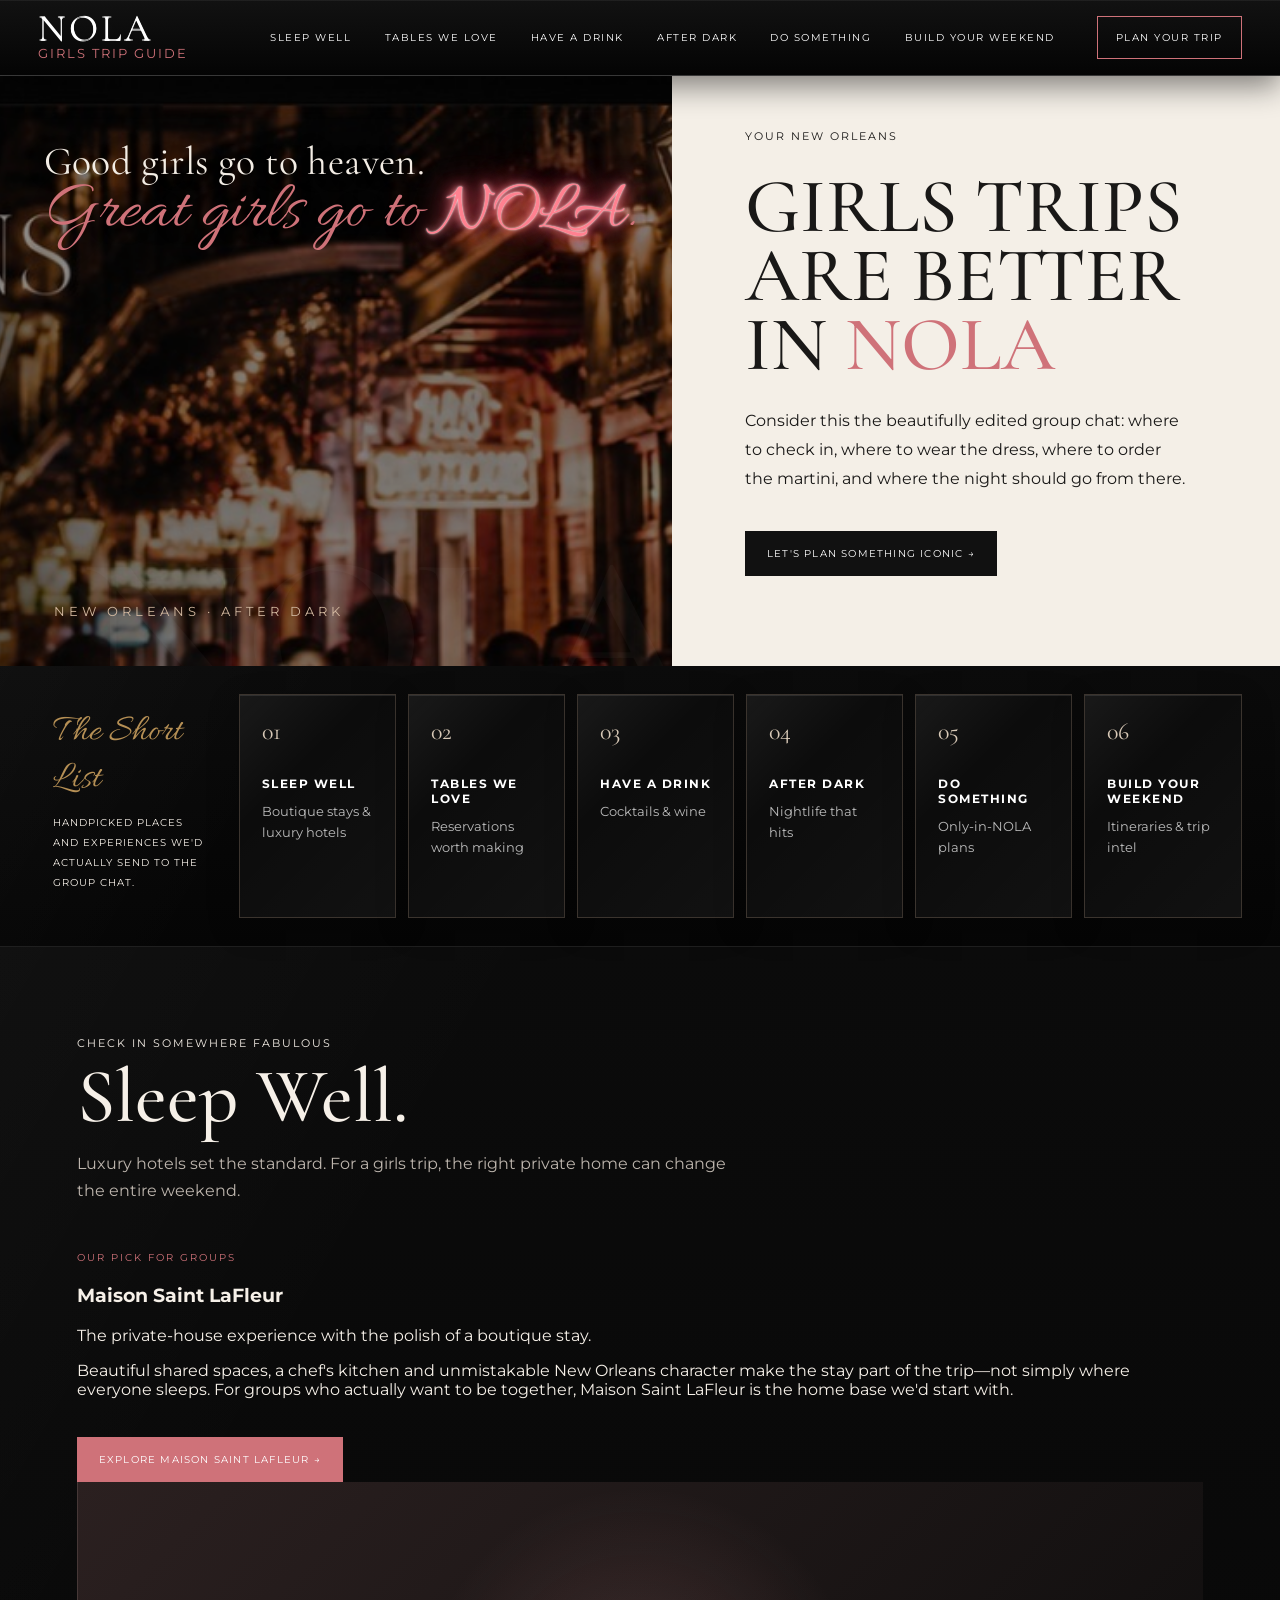
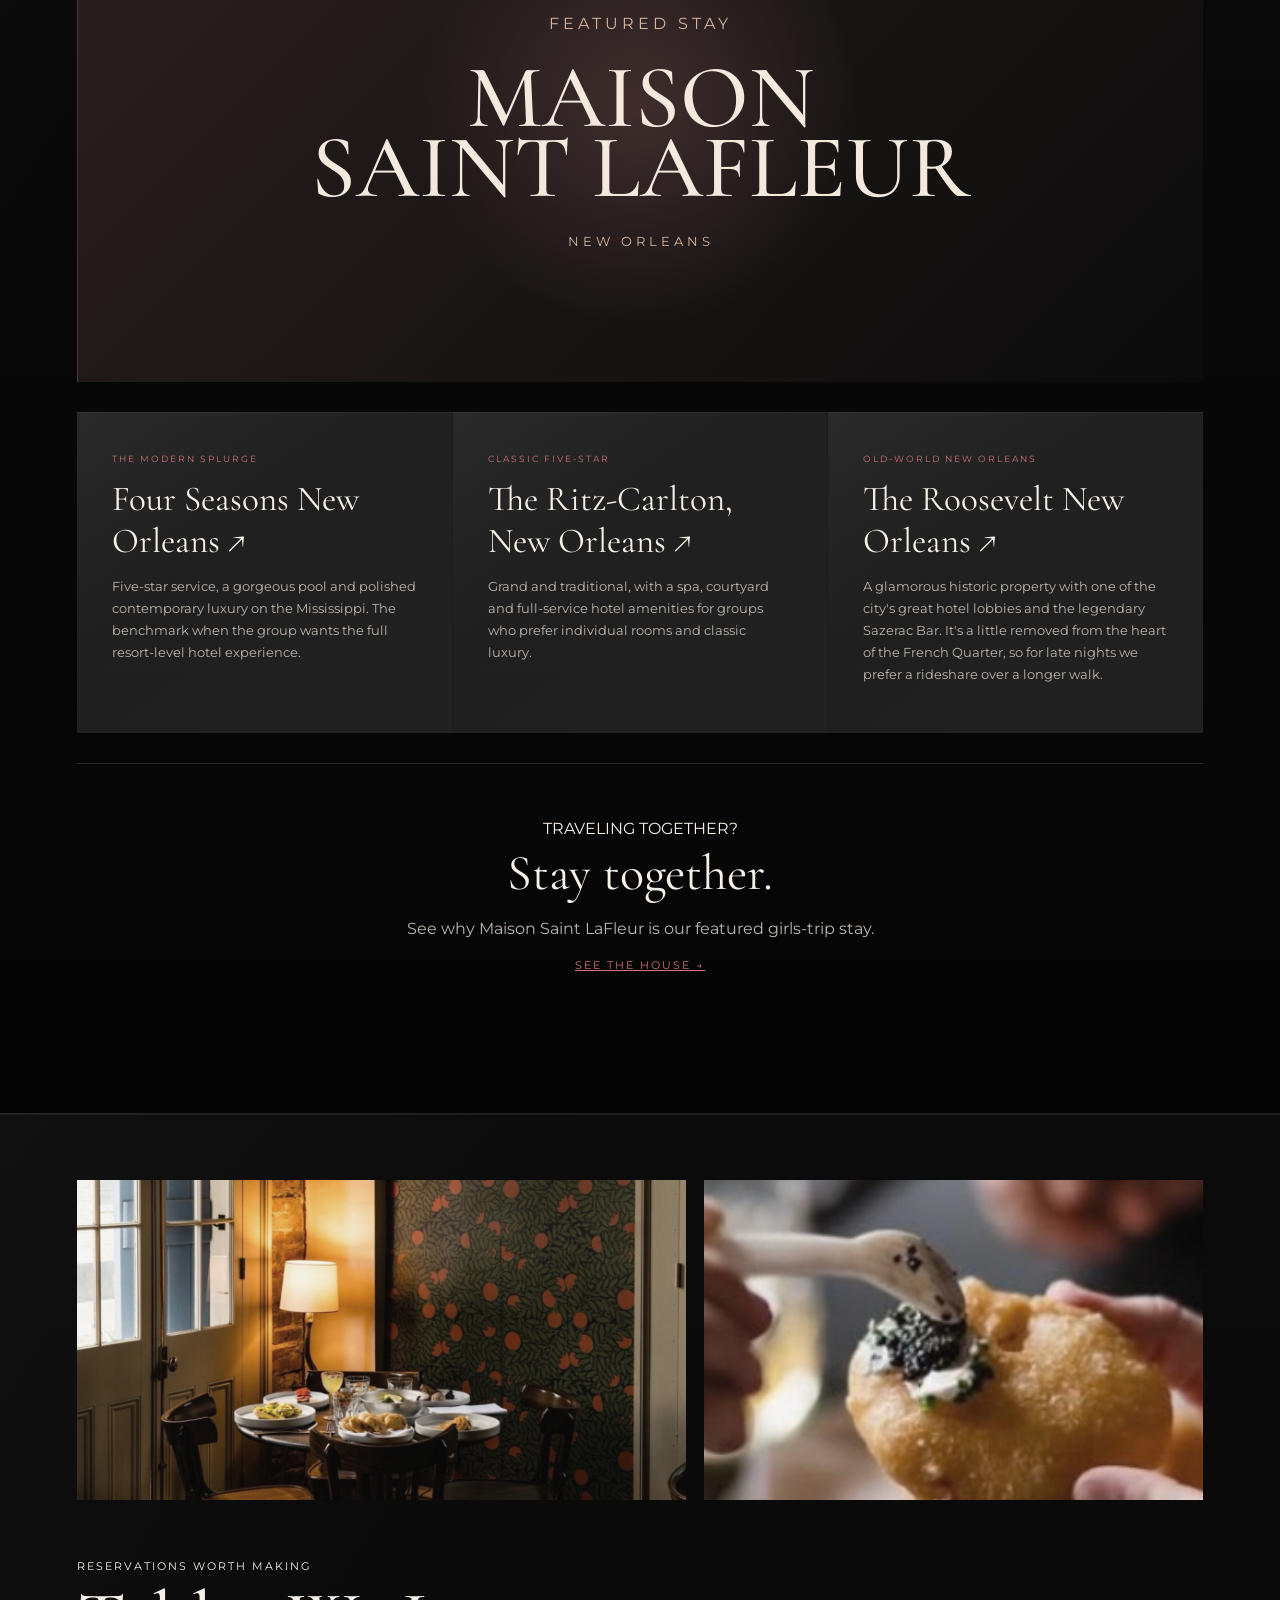
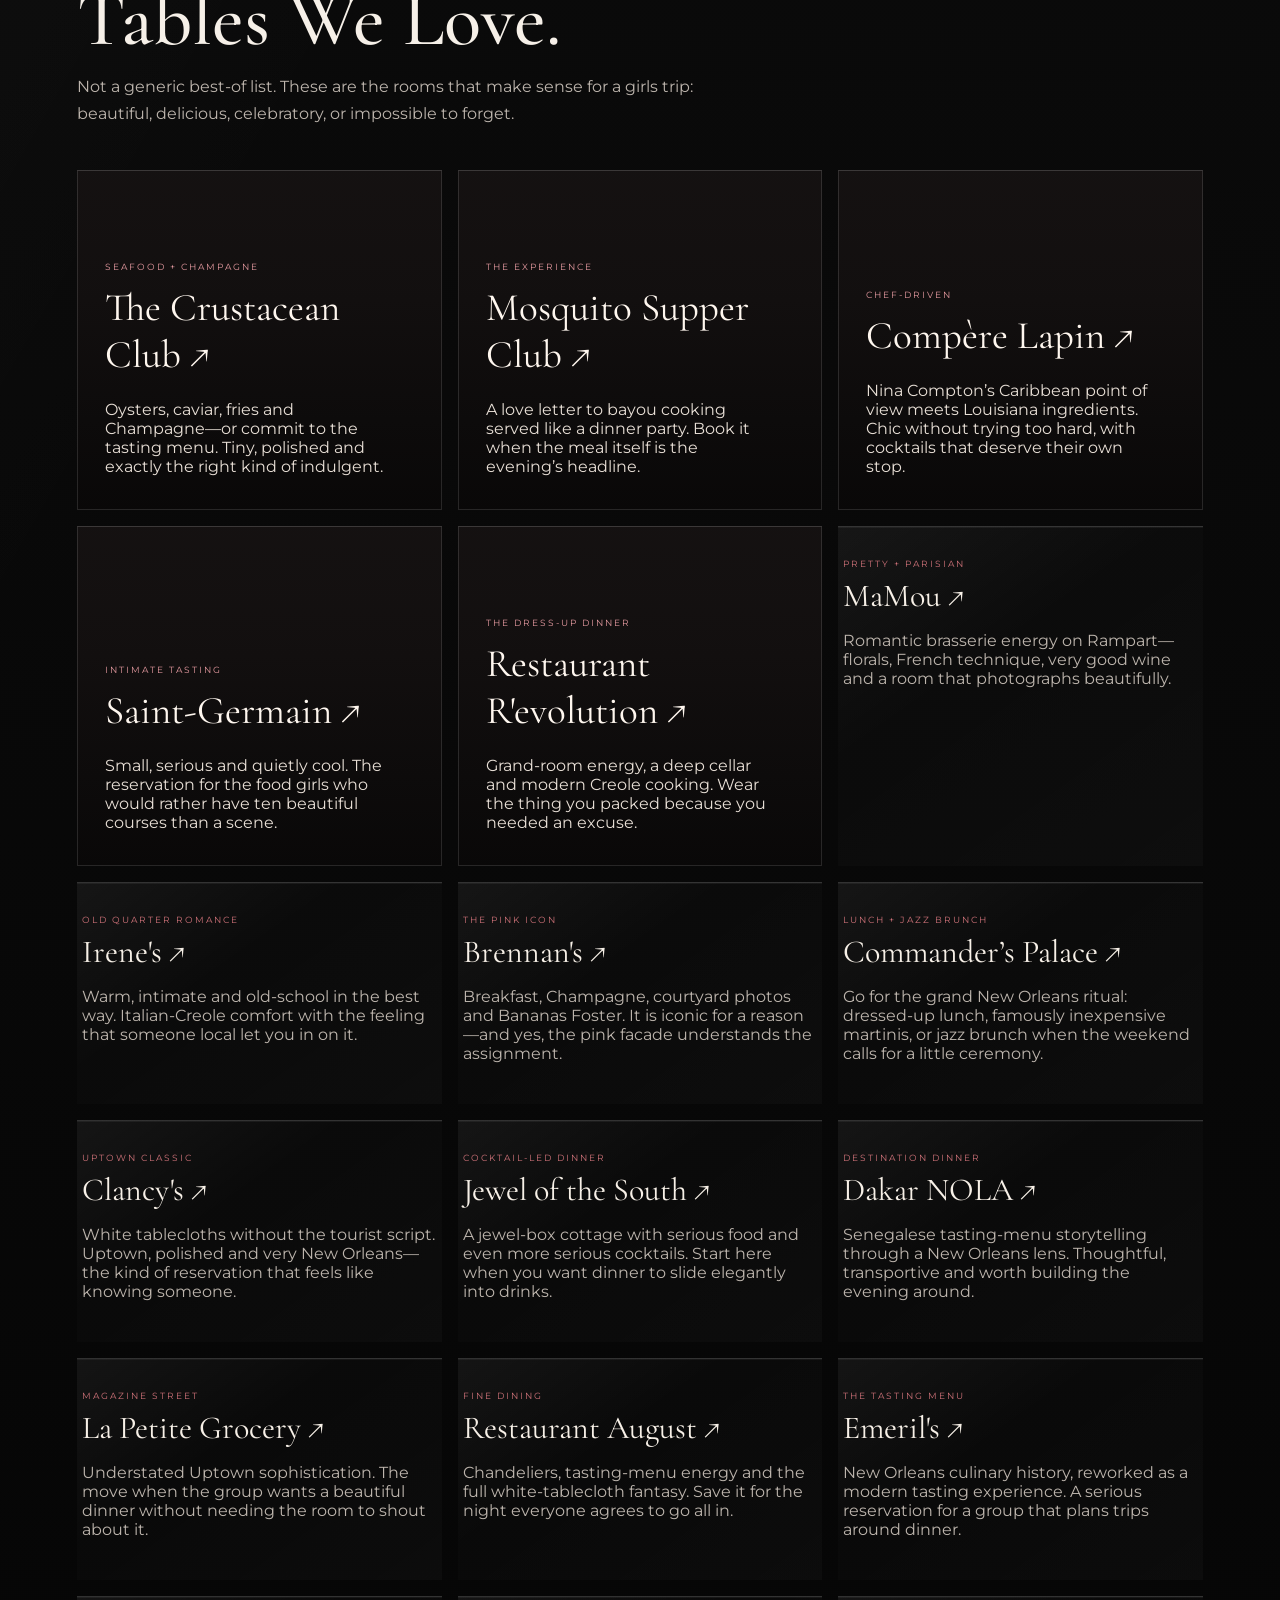
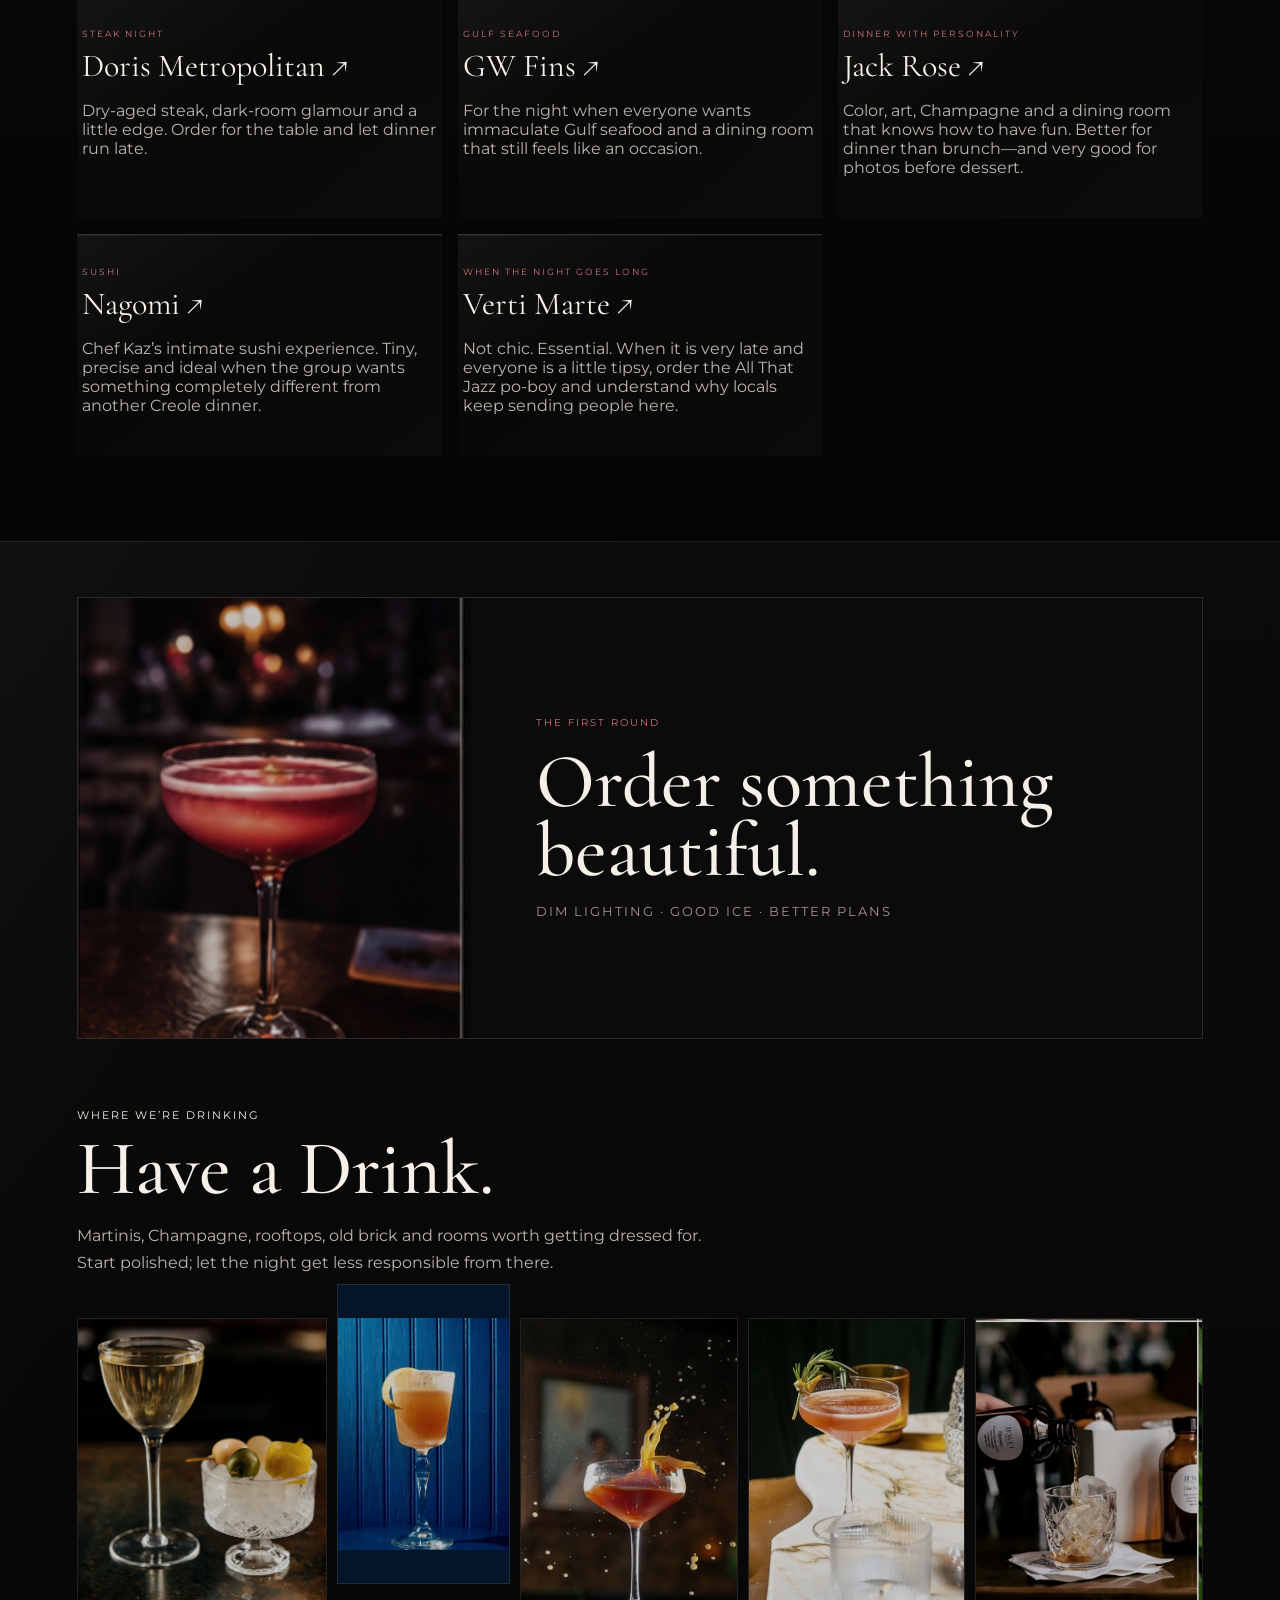
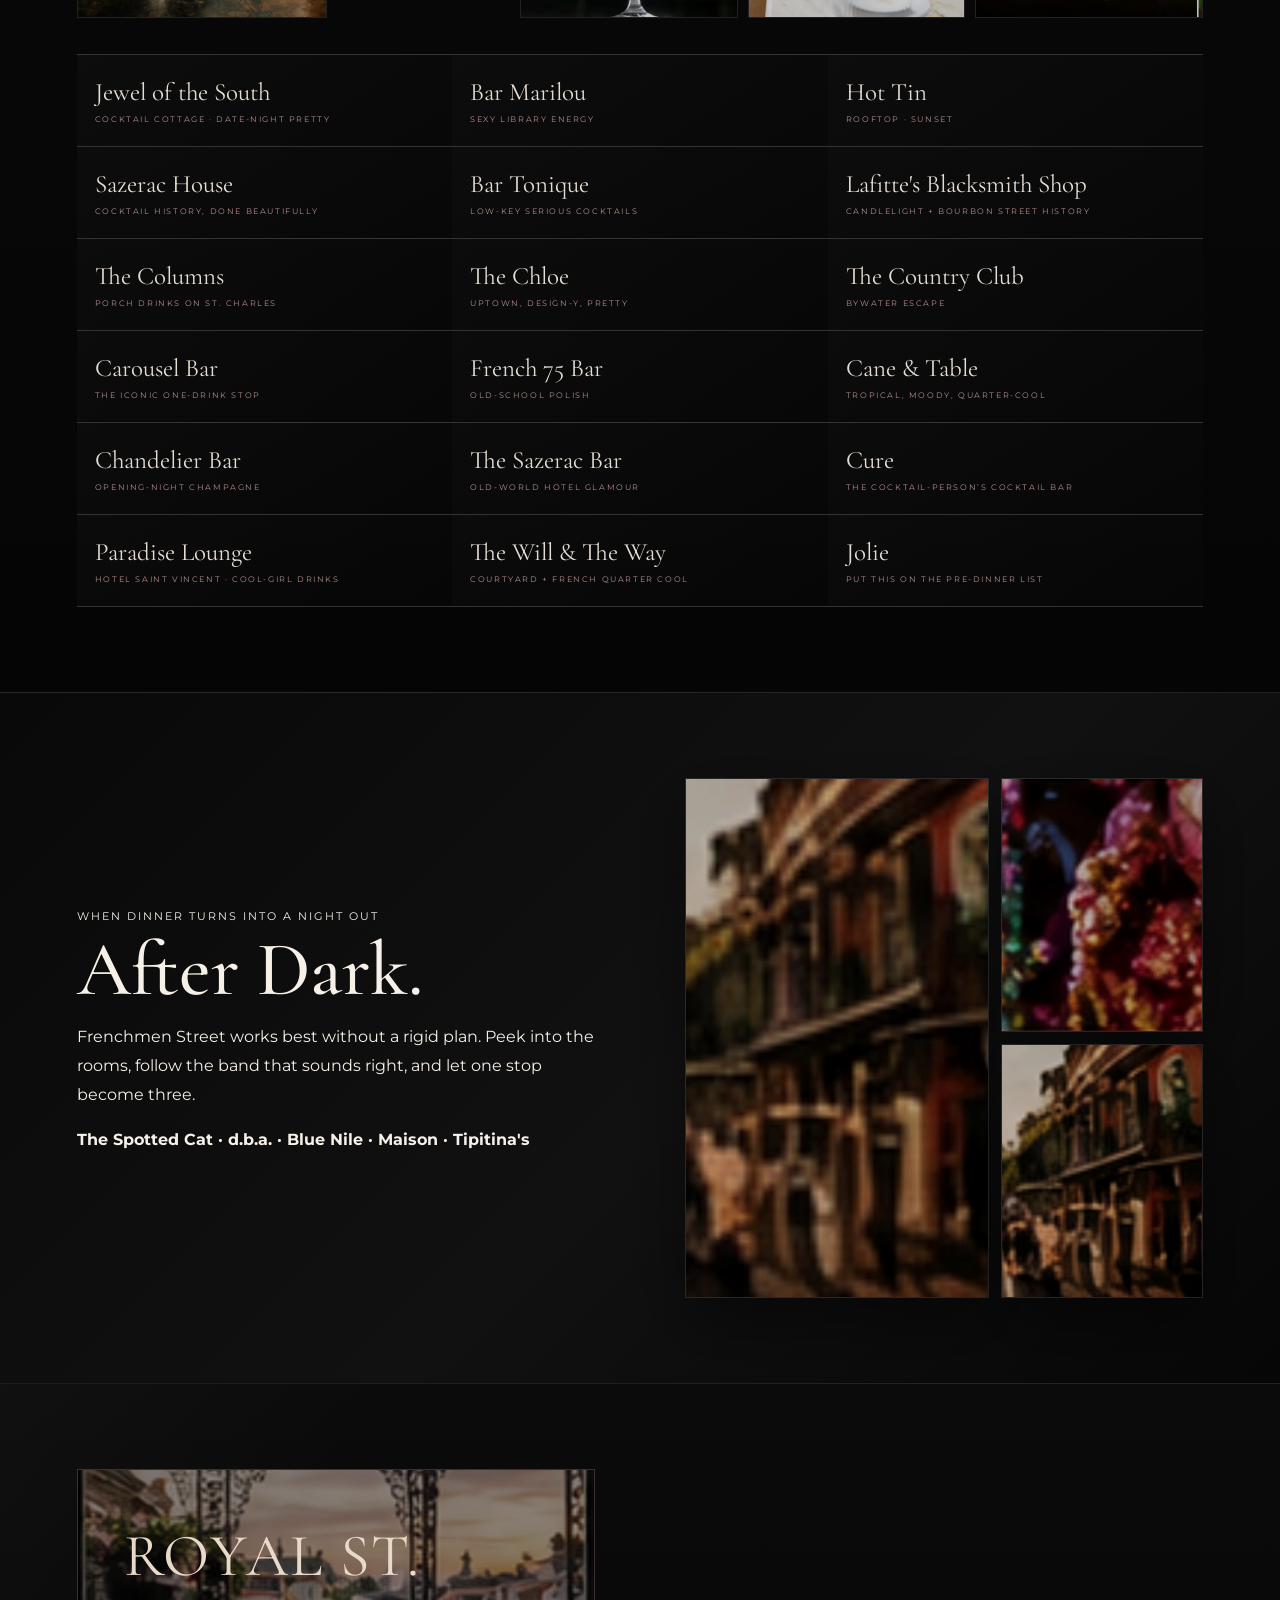
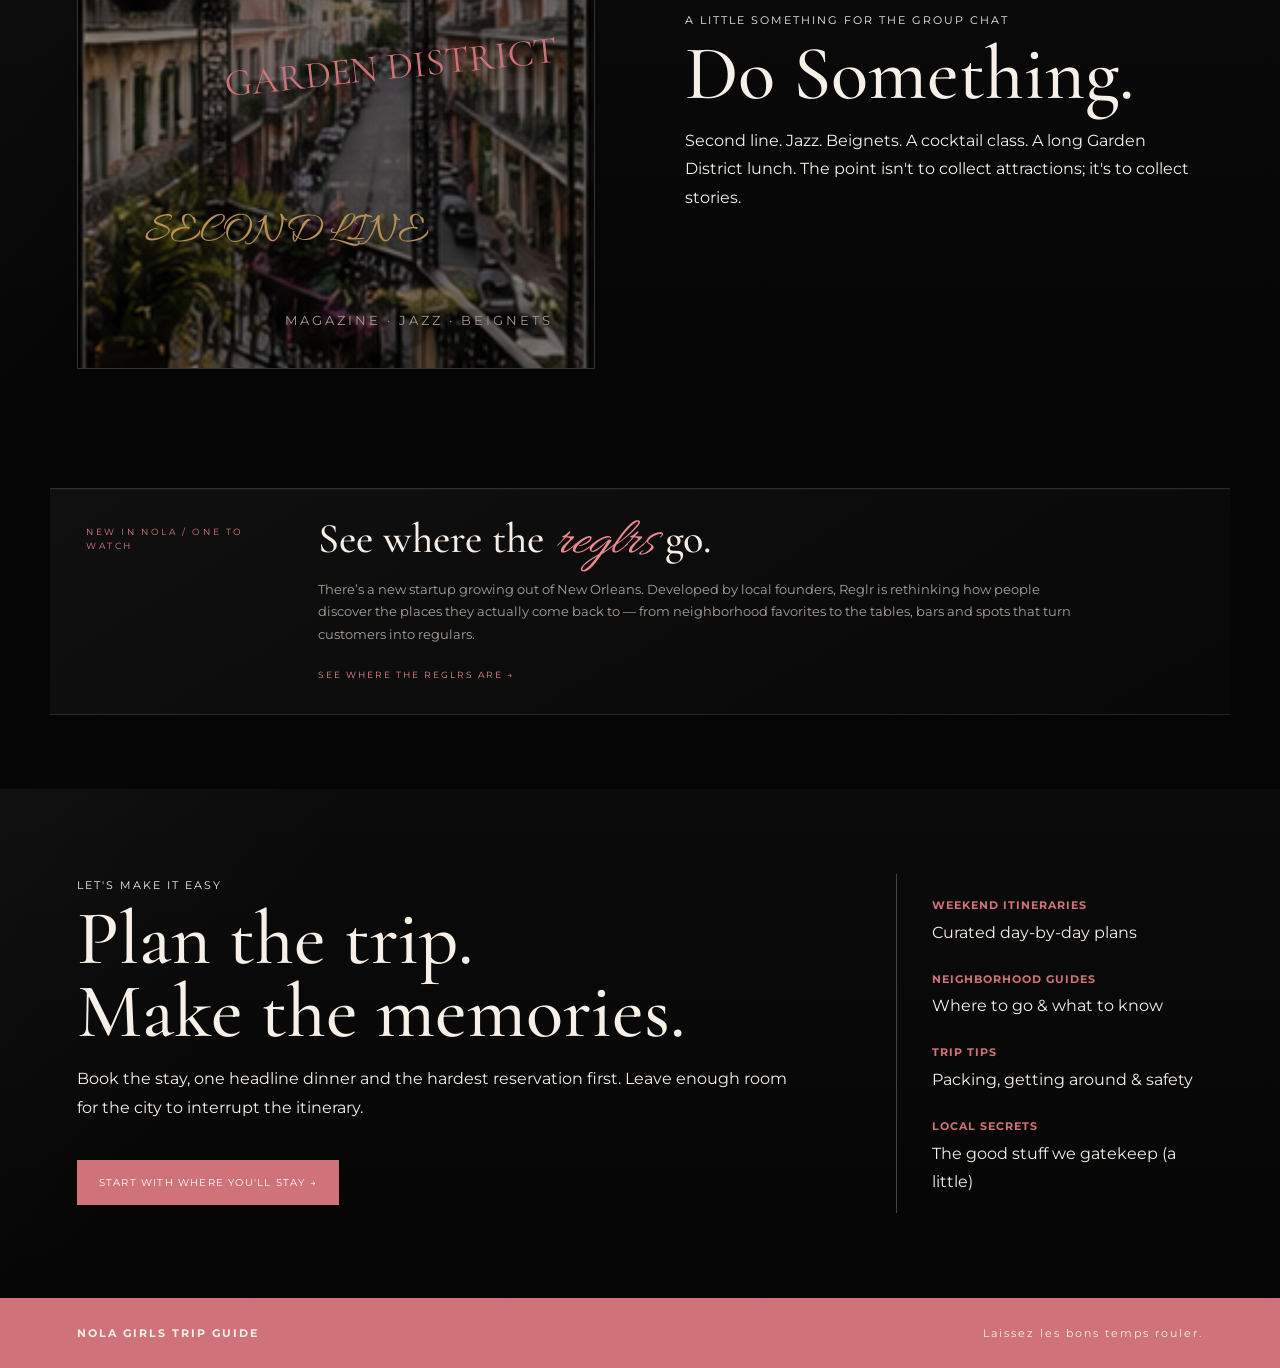
==== commit 6506b7f4: "Add files via upload" ====
--- a/index.html
+++ b/index.html
@@ -13,7 +13,8 @@
 <div class="drink-collage" aria-label="Cocktail inspiration">
   <img src="assets/drink-wine-garnish.jpeg" alt="Elegant wine and cocktail garnish">
   <img src="assets/drink-blue-cocktail.jpeg" alt="Orange cocktail against a blue New Orleans bar backdrop">
-  <img src="assets/luxe-cocktail-rose.jpeg" alt="Rose cocktail in a luxe New Orleans setting">
+  <img src="assets/drink-splash-cocktail.jpeg" alt="Cocktail with citrus splash">
+  <img src="assets/drink-rose-cocktail.jpeg" alt="Rose cocktail on a marble table">
   <img src="assets/luxe-jewel-pour.jpeg" alt="Craft cocktail being poured tableside">
 </div>
 <div class="drink-grid"><a href="https://www.jewelnola.com/" target="_blank" rel="noopener"><b>Jewel of the South</b><small>COCKTAIL COTTAGE · DATE-NIGHT PRETTY</small></a><a href="https://www.barmarilou.com/" target="_blank" rel="noopener"><b>Bar Marilou</b><small>SEXY LIBRARY ENERGY</small></a><a href="https://www.hotelnola.com/dining/hot-tin/" target="_blank" rel="noopener"><b>Hot Tin</b><small>ROOFTOP · SUNSET</small></a><a href="https://www.sazerachouse.com/" target="_blank" rel="noopener"><b>Sazerac House</b><small>COCKTAIL HISTORY, DONE BEAUTIFULLY</small></a><a href="https://www.bartonique.com/" target="_blank" rel="noopener"><b>Bar Tonique</b><small>LOW-KEY SERIOUS COCKTAILS</small></a><a href="https://www.lafittesblacksmithshop.com/" target="_blank" rel="noopener"><b>Lafitte's Blacksmith Shop</b><small>CANDLELIGHT + BOURBON STREET HISTORY</small></a><a href="https://thecolumns.com/" target="_blank" rel="noopener"><b>The Columns</b><small>PORCH DRINKS ON ST. CHARLES</small></a><a href="https://thechloenola.com/" target="_blank" rel="noopener"><b>The Chloe</b><small>UPTOWN, DESIGN-Y, PRETTY</small></a><a href="https://thecountryclubneworleans.com/" target="_blank" rel="noopener"><b>The Country Club</b><small>BYWATER ESCAPE</small></a><a href="https://hotelmonteleone.com/entertainment/carousel-bar/" target="_blank" rel="noopener"><b>Carousel Bar</b><small>THE ICONIC ONE-DRINK STOP</small></a><a href="https://www.arnaudsrestaurant.com/bars/french-75-bar/" target="_blank" rel="noopener"><b>French 75 Bar</b><small>OLD-SCHOOL POLISH</small></a><a href="https://www.caneandtablenola.com/" target="_blank" rel="noopener"><b>Cane & Table</b><small>TROPICAL, MOODY, QUARTER-COOL</small></a><a href="https://www.fourseasons.com/neworleans/dining/lounges/chandelier-bar/" target="_blank" rel="noopener"><b>Chandelier Bar</b><small>OPENING-NIGHT CHAMPAGNE</small></a><a href="https://www.hilton.com/en/hotels/msyrohh-the-roosevelt-new-orleans/dining/" target="_blank" rel="noopener"><b>The Sazerac Bar</b><small>OLD-WORLD HOTEL GLAMOUR</small></a><a href="https://www.curenola.com/" target="_blank" rel="noopener"><b>Cure</b><small>THE COCKTAIL-PERSON’S COCKTAIL BAR</small></a><a href="https://saintvincentnola.com/eat-drink/" target="_blank" rel="noopener"><b>Paradise Lounge</b><small>HOTEL SAINT VINCENT · COOL-GIRL DRINKS</small></a><a href="https://thewillandtheway.com/" target="_blank" rel="noopener"><b>The Will & The Way</b><small>COURTYARD + FRENCH QUARTER COOL</small></a><a href="https://www.jolienola.com/" target="_blank" rel="noopener"><b>Jolie</b><small>PUT THIS ON THE PRE-DINNER LIST</small></a></div></section>
--- a/styles.css
+++ b/styles.css
@@ -420,83 +420,34 @@
 }
 
 
-/* V11 — circular restaurant + drink links
-   Content and typography intentionally unchanged. */
-#eat .restaurant-card,
-#eat .spot-card,
-#eat .place-card,
-#eat .link-card,
-#eat .card,
-#drink .drink-card,
-#drink .spot-card,
-#drink .place-card,
-#drink .link-card,
-#drink .card {
-  aspect-ratio: 1 / 1;
-  border-radius: 50% !important;
-  overflow: hidden;
-  display: flex;
-  flex-direction: column;
-  justify-content: flex-end;
-}
-
-/* Existing anchors/cards in the dining and drink grids become circles
-   without altering inherited font-family, font-size, weight or text. */
-#eat .spot-grid > a,
-#eat .restaurant-grid > a,
-#eat .card-grid > a,
-#eat .places-grid > a,
-#drink .spot-grid > a,
-#drink .drink-grid > a,
-#drink .card-grid > a,
-#drink .places-grid > a {
-  aspect-ratio: 1 / 1;
-  border-radius: 50% !important;
-  overflow: hidden;
-}
-
-/* Ensure background/photo imagery respects the circle. */
-#eat img,
-#drink .spot-grid img,
-#drink .drink-grid img,
-#drink .card-grid img,
-#drink .places-grid img {
-  border-radius: inherit;
-}
-
-/* Preserve readability when the existing link uses a photo background. */
-#eat .restaurant-card::before,
-#eat .spot-card::before,
-#eat .place-card::before,
-#eat .link-card::before,
-#drink .drink-card::before,
-#drink .spot-card::before,
-#drink .place-card::before,
-#drink .link-card::before {
-  border-radius: 50% !important;
-}
-
-/* Mobile: keep circles rather than reverting to rectangular cards. */
-@media (max-width: 760px) {
-  #eat .restaurant-card,
-  #eat .spot-card,
-  #eat .place-card,
-  #eat .link-card,
-  #eat .card,
-  #drink .drink-card,
-  #drink .spot-card,
-  #drink .place-card,
-  #drink .link-card,
-  #drink .card,
-  #eat .spot-grid > a,
-  #eat .restaurant-grid > a,
-  #eat .card-grid > a,
-  #eat .places-grid > a,
-  #drink .spot-grid > a,
-  #drink .drink-grid > a,
-  #drink .card-grid > a,
-  #drink .places-grid > a {
-    aspect-ratio: 1 / 1 !important;
-    border-radius: 50% !important;
-  }
-}
+/* V12 — rectangular drink gallery refresh */
+#drink .drink-collage{
+  display:grid;
+  grid-template-columns:1.15fr .8fr 1fr 1fr 1.05fr;
+  gap:10px;
+  align-items:stretch;
+  margin:0 0 36px;
+}
+#drink .drink-collage img{
+  width:100%;
+  height:300px;
+  object-fit:cover;
+  object-position:center;
+  border-radius:0 !important;
+  border:1px solid rgba(255,255,255,.13);
+  filter:saturate(.9) brightness(.8) contrast(1.02);
+}
+#drink .drink-collage img:nth-child(2){
+  object-fit:contain;
+  background:#071d37;
+}
+#drink .drink-collage img:nth-child(3){
+  object-position:center 42%;
+}
+#drink .drink-collage img:nth-child(4){
+  object-position:center 45%;
+}
+@media(max-width:900px){
+  #drink .drink-collage{grid-template-columns:1fr 1fr}
+  #drink .drink-collage img{height:235px}
+}
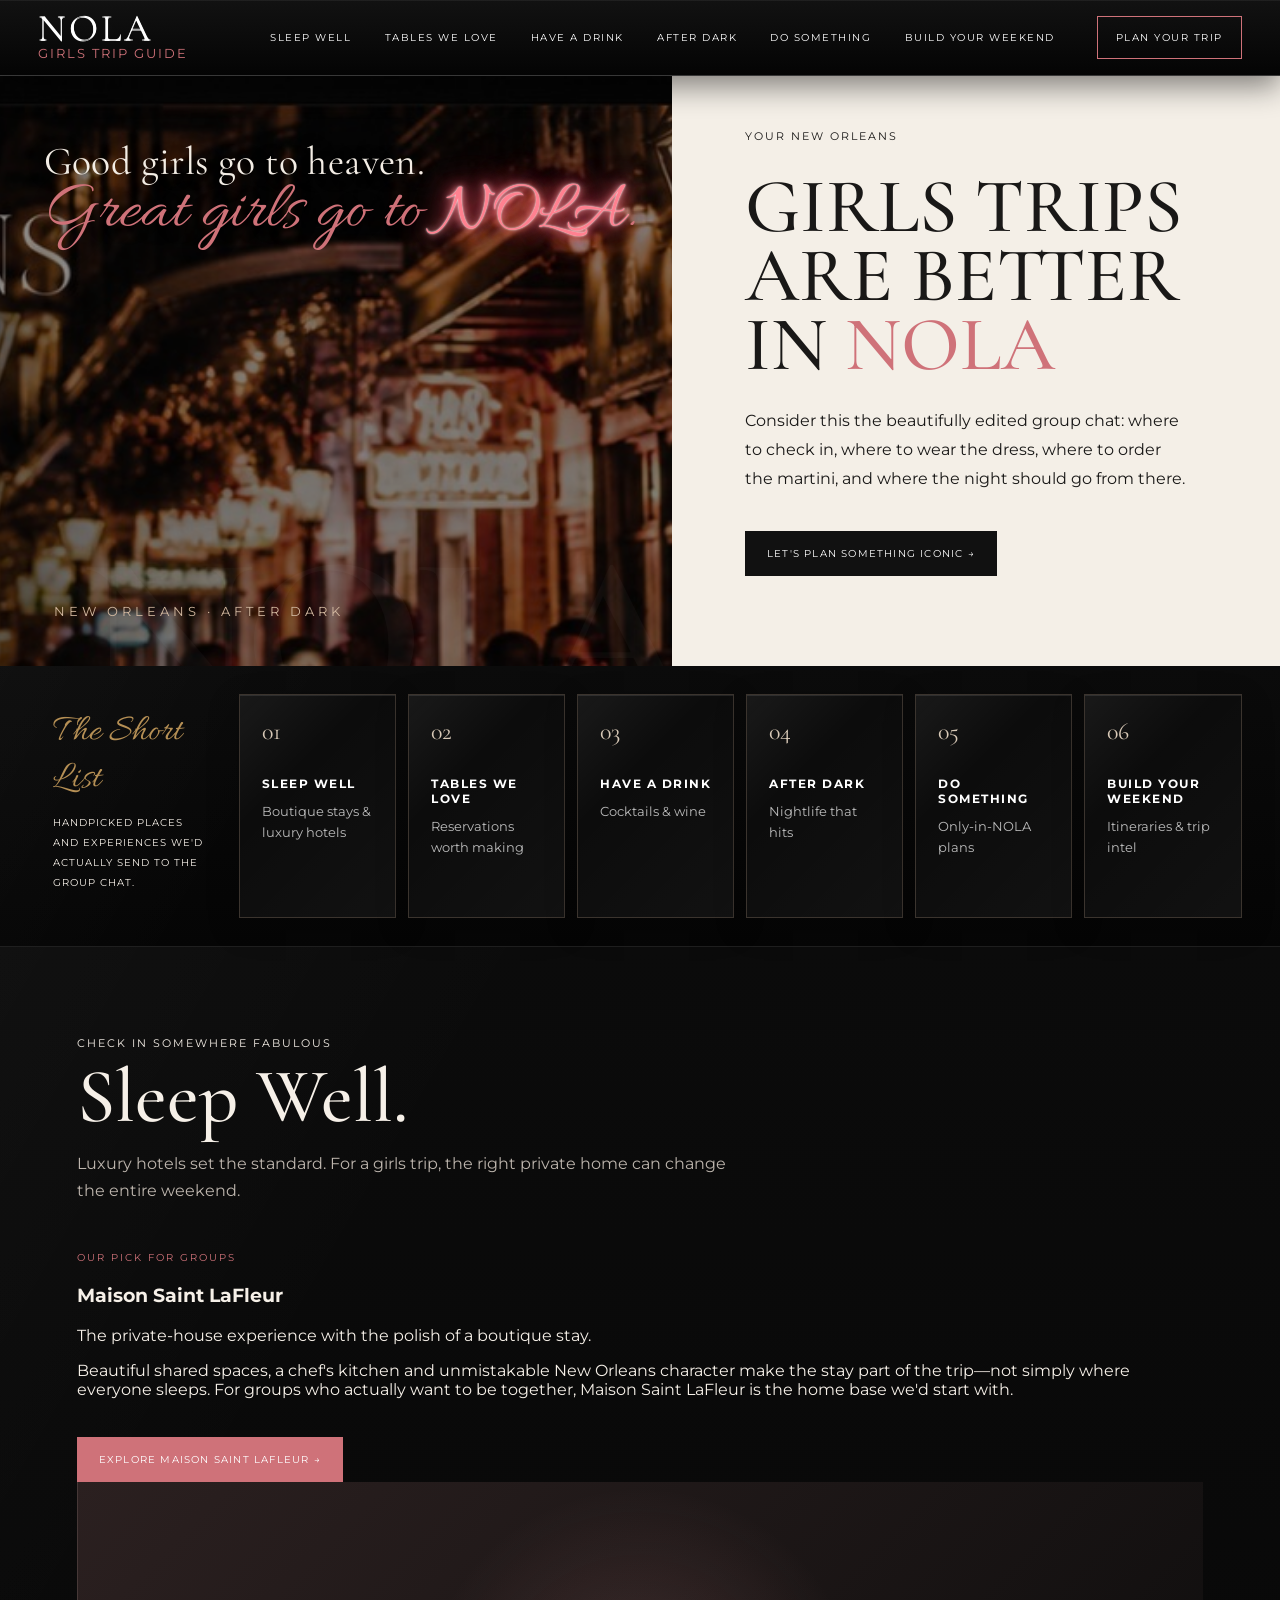
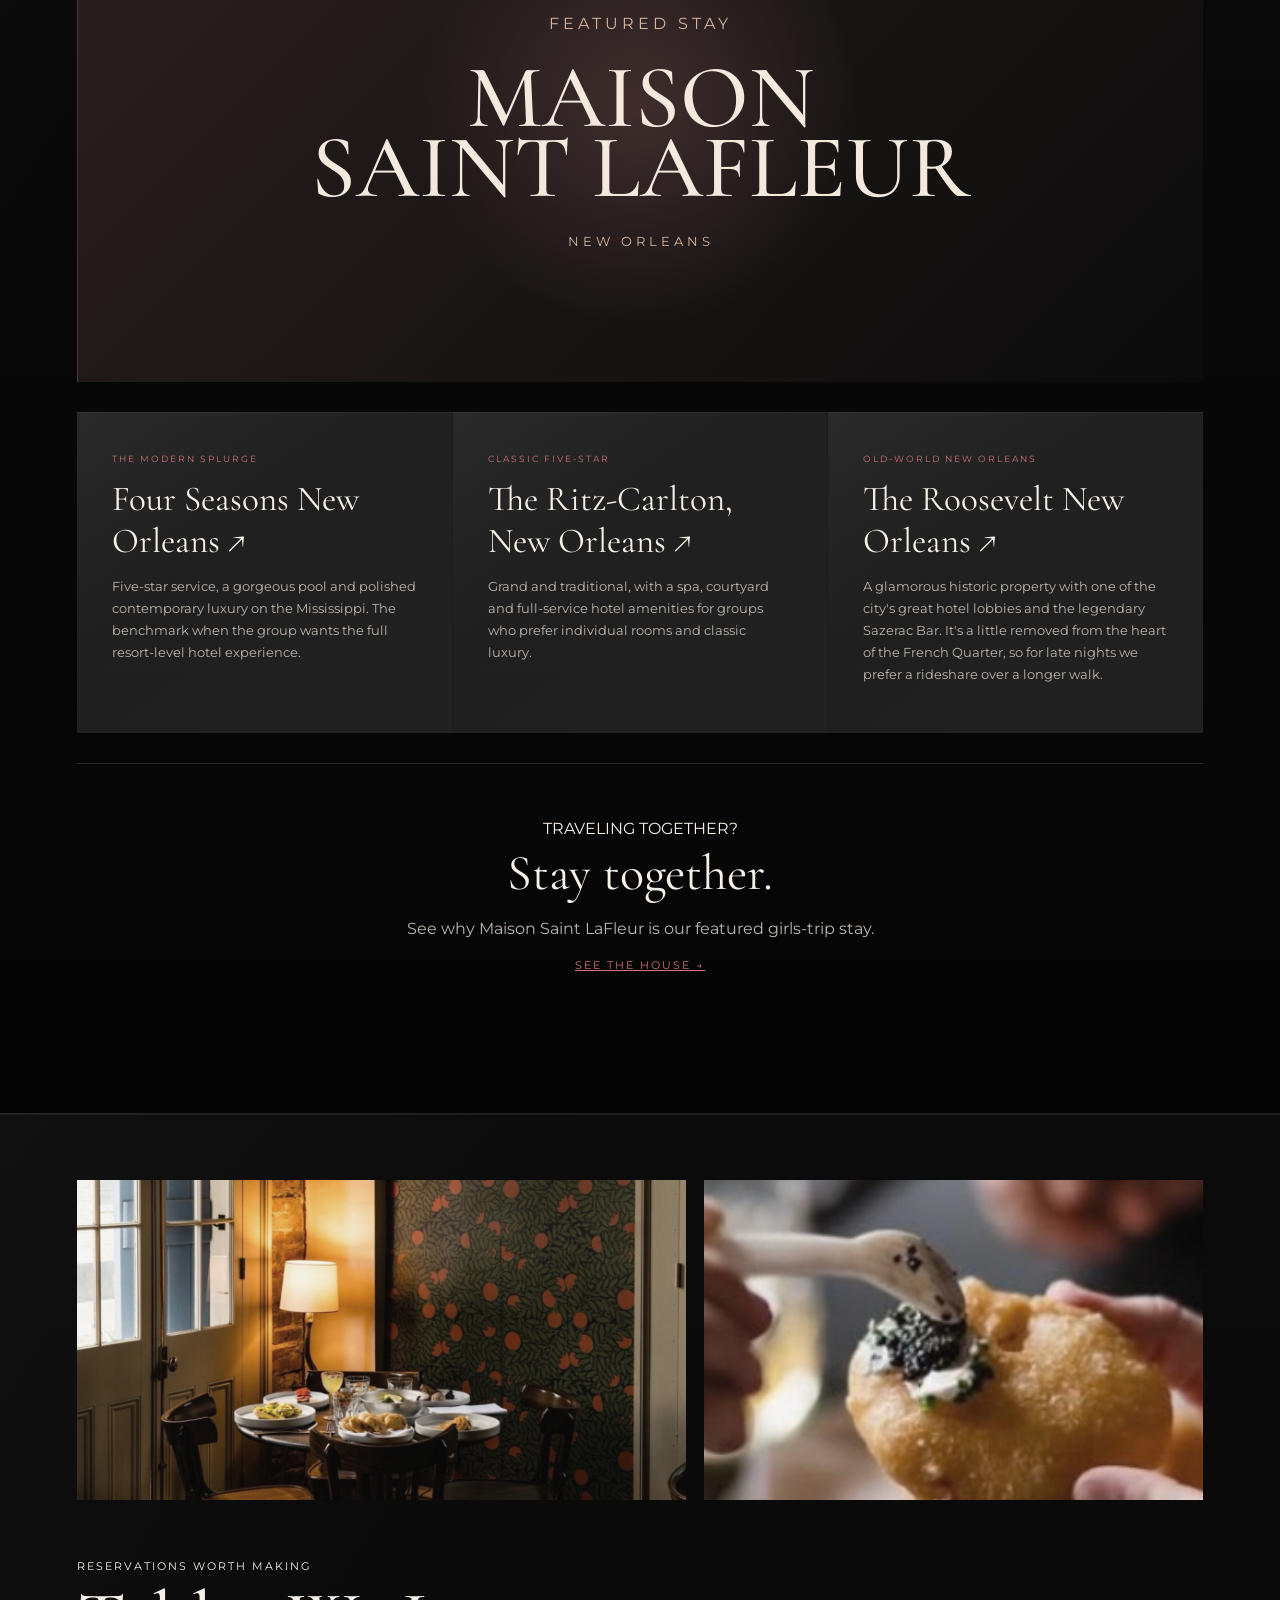
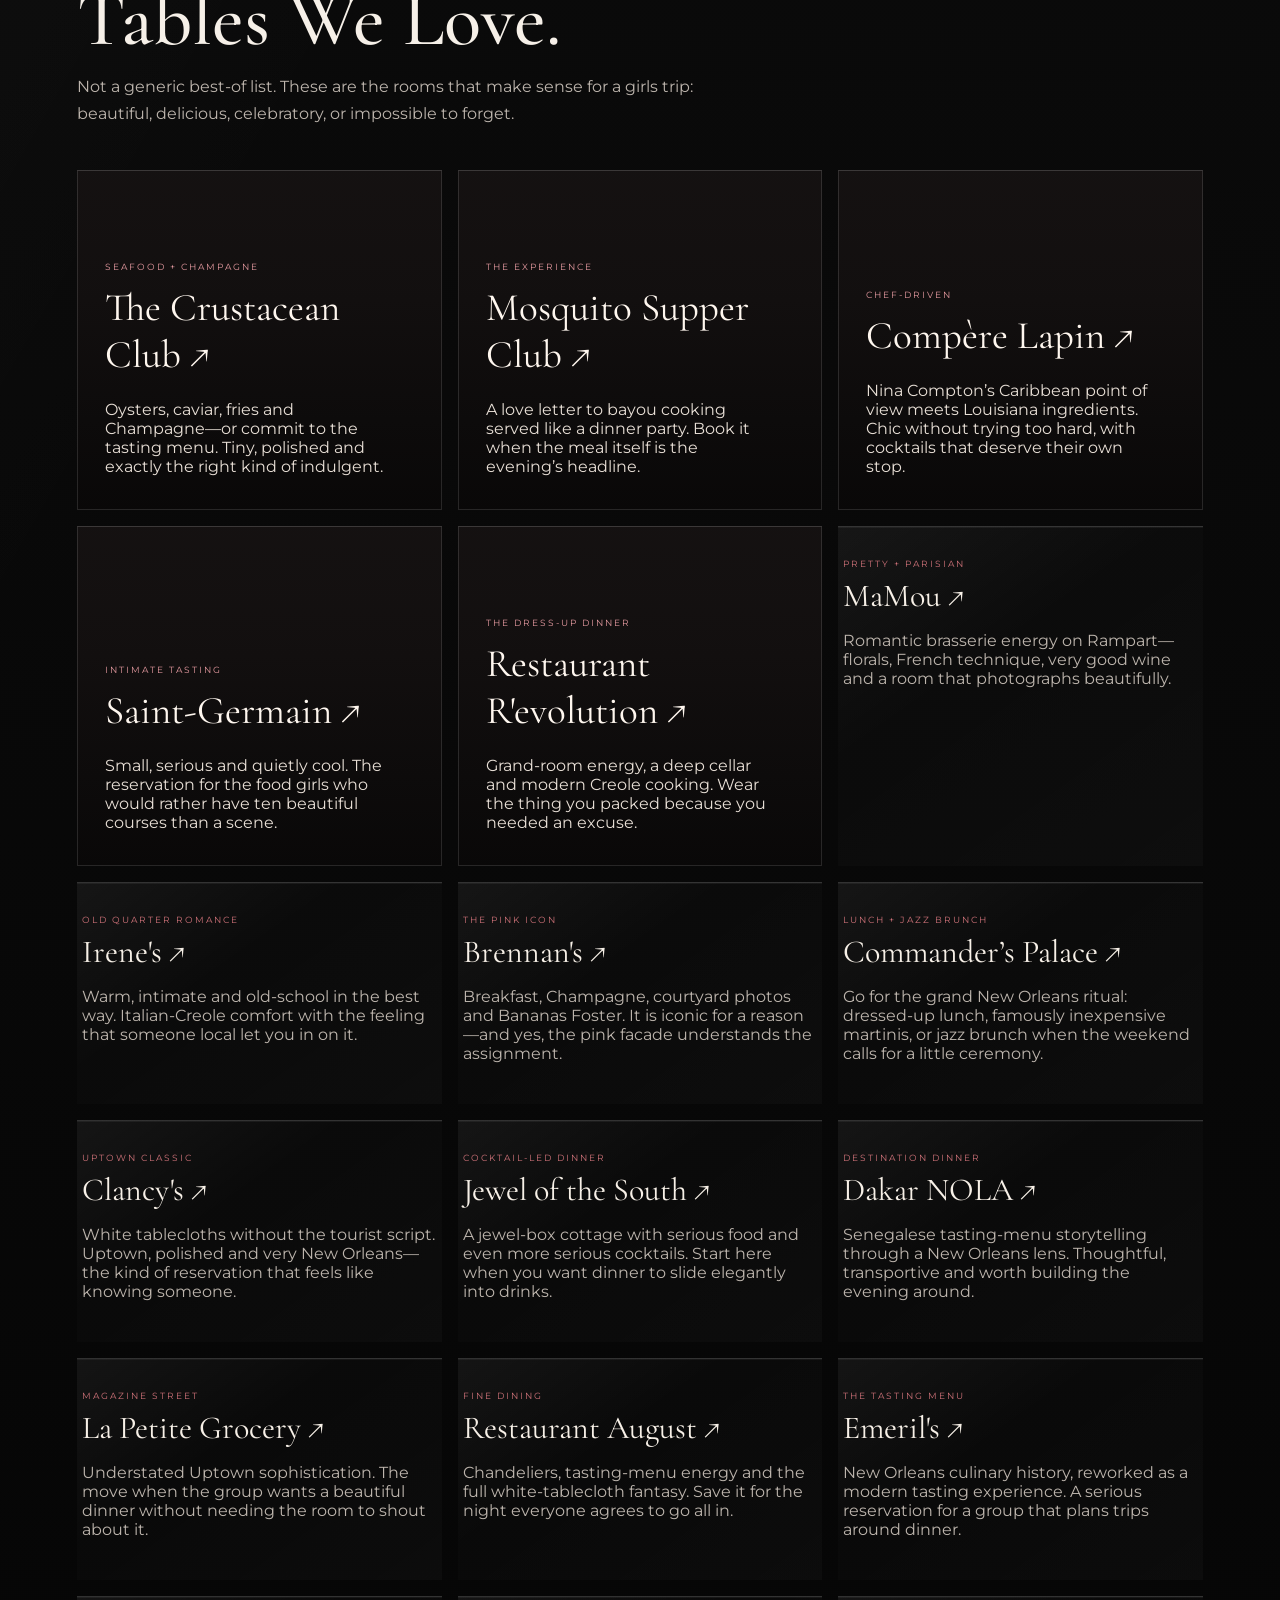
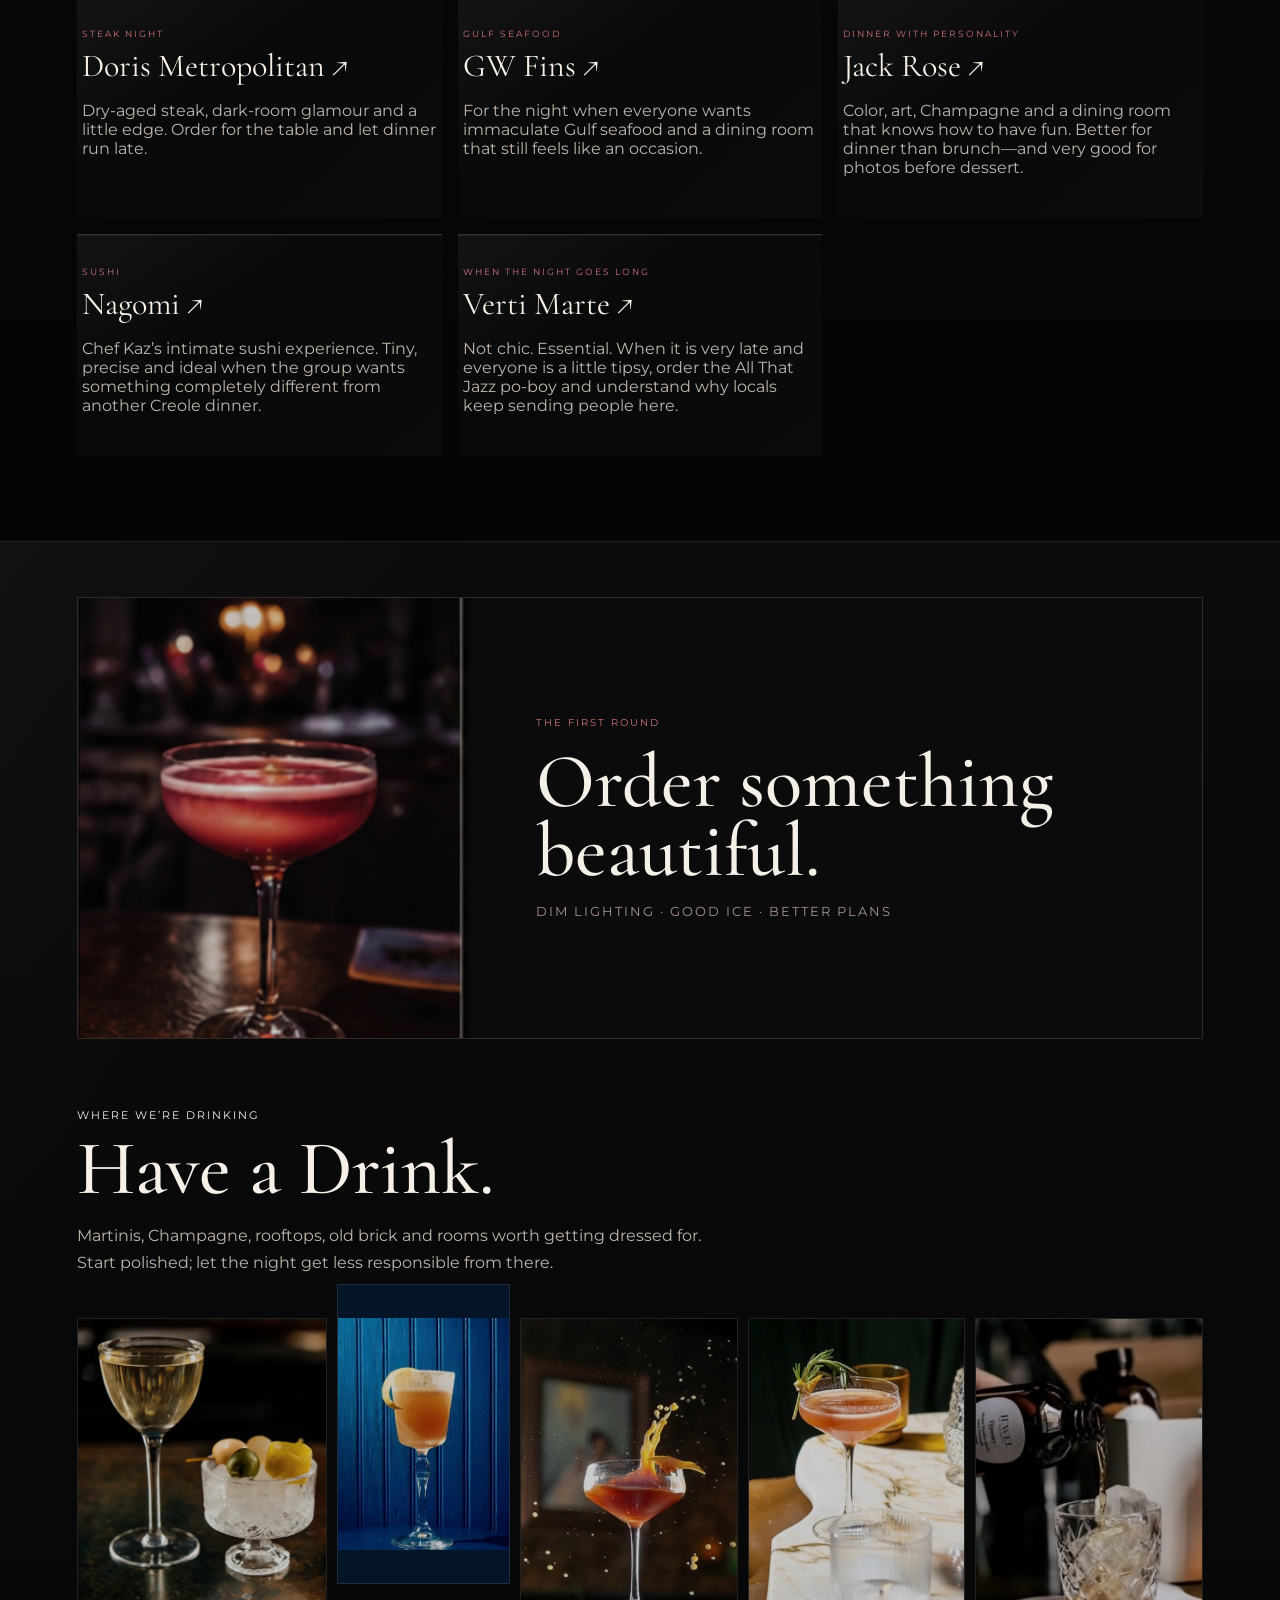
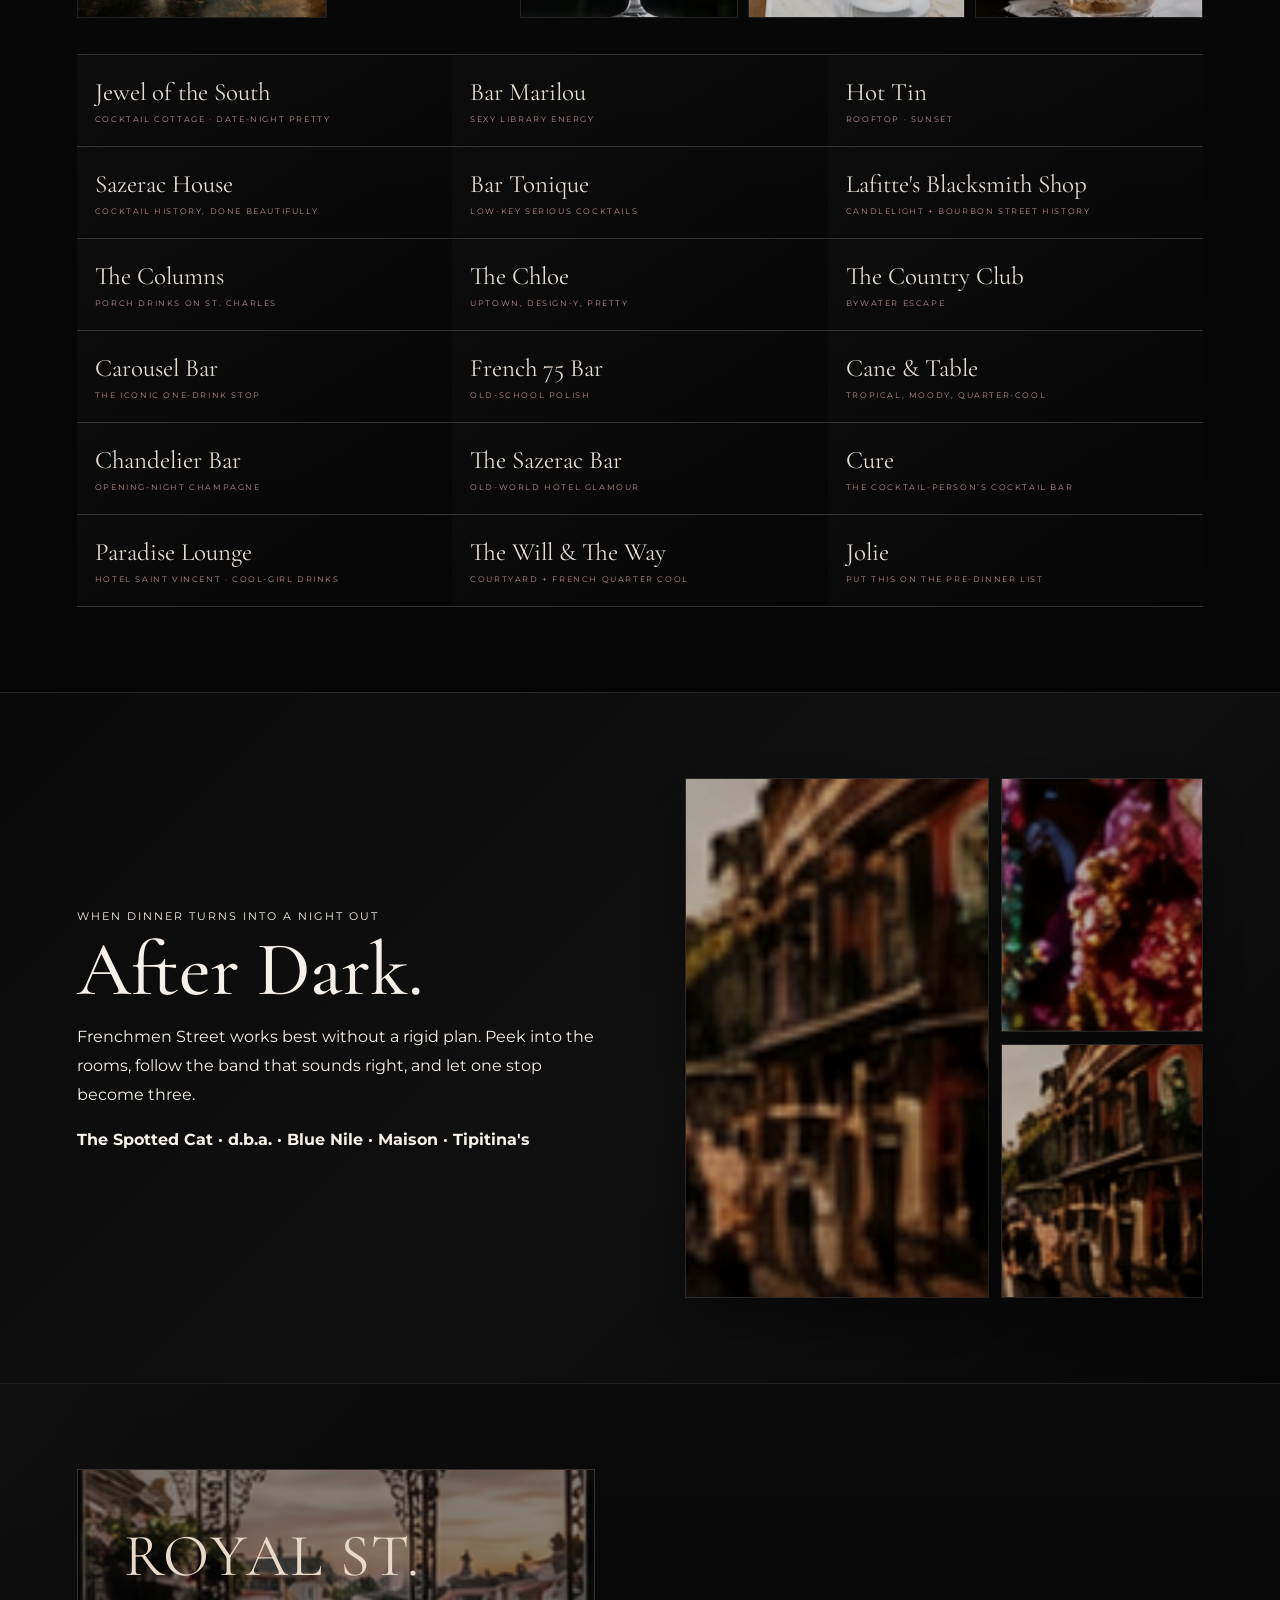
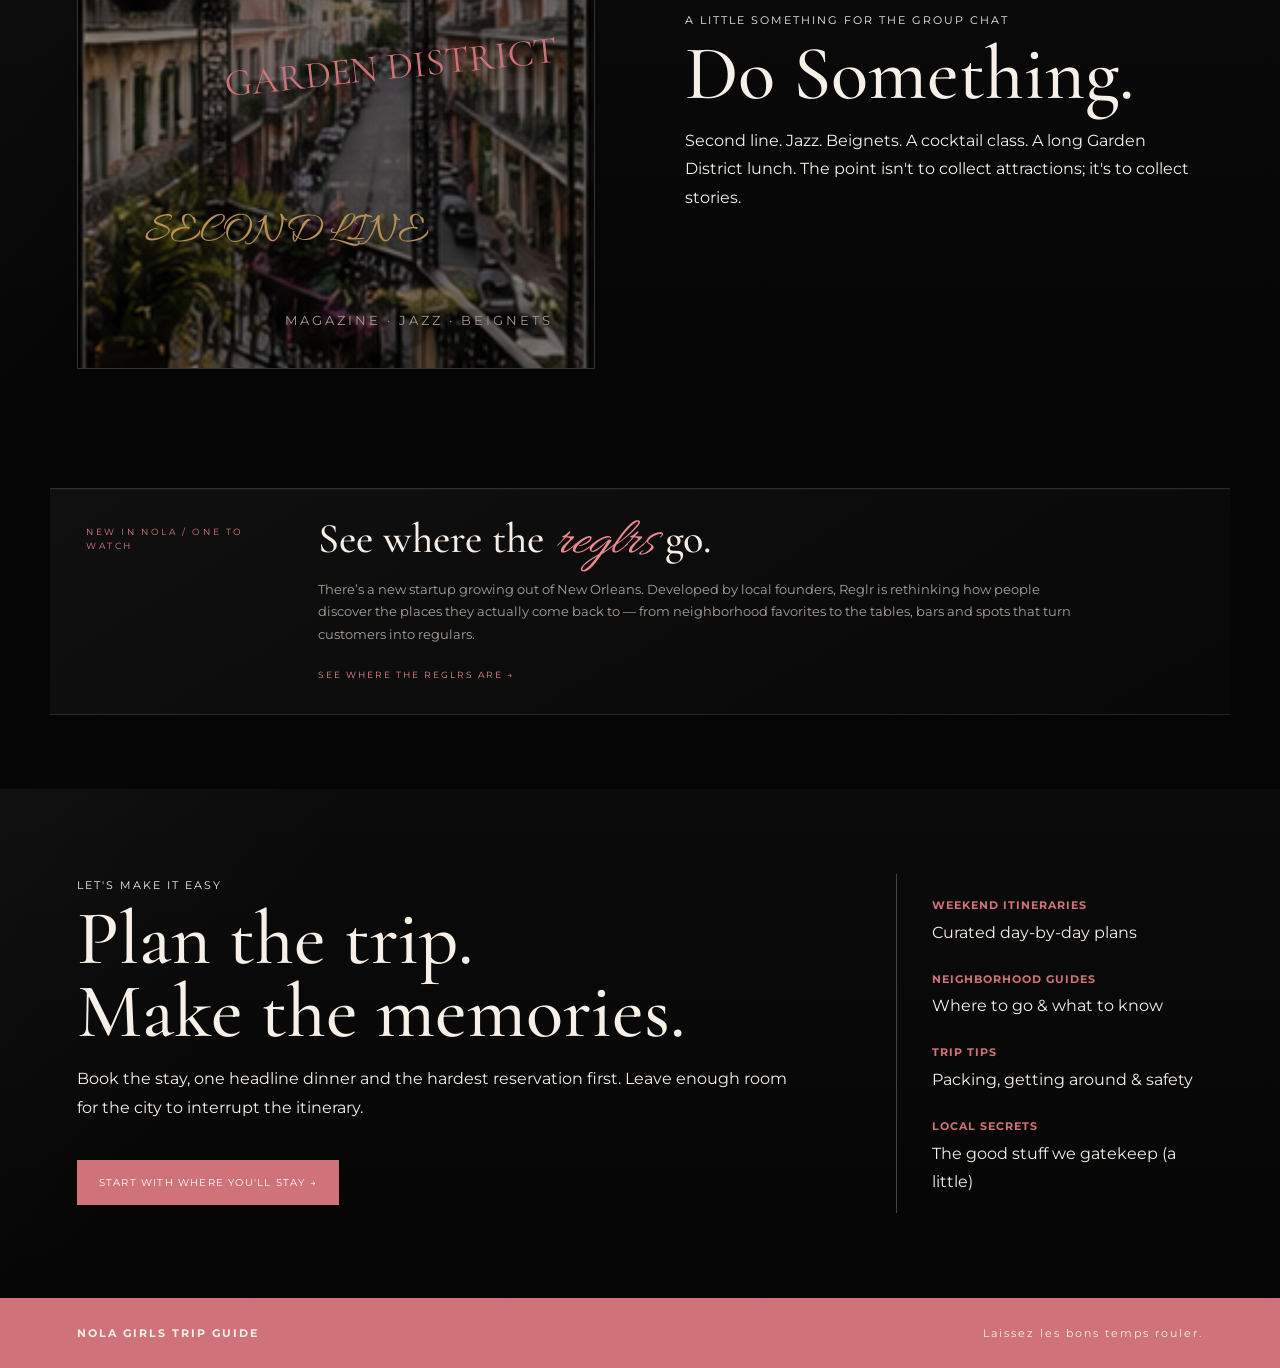
==== commit 86e93f53: "Add files via upload" ====
--- a/index.html
+++ b/index.html
@@ -15,7 +15,7 @@
   <img src="assets/drink-blue-cocktail.jpeg" alt="Orange cocktail against a blue New Orleans bar backdrop">
   <img src="assets/drink-splash-cocktail.jpeg" alt="Cocktail with citrus splash">
   <img src="assets/drink-rose-cocktail.jpeg" alt="Rose cocktail on a marble table">
-  <img src="assets/luxe-jewel-pour.jpeg" alt="Craft cocktail being poured tableside">
+  <img src="assets/luxe-jewel-pour-cropped.jpeg" alt="Craft cocktail being poured tableside">
 </div>
 <div class="drink-grid"><a href="https://www.jewelnola.com/" target="_blank" rel="noopener"><b>Jewel of the South</b><small>COCKTAIL COTTAGE · DATE-NIGHT PRETTY</small></a><a href="https://www.barmarilou.com/" target="_blank" rel="noopener"><b>Bar Marilou</b><small>SEXY LIBRARY ENERGY</small></a><a href="https://www.hotelnola.com/dining/hot-tin/" target="_blank" rel="noopener"><b>Hot Tin</b><small>ROOFTOP · SUNSET</small></a><a href="https://www.sazerachouse.com/" target="_blank" rel="noopener"><b>Sazerac House</b><small>COCKTAIL HISTORY, DONE BEAUTIFULLY</small></a><a href="https://www.bartonique.com/" target="_blank" rel="noopener"><b>Bar Tonique</b><small>LOW-KEY SERIOUS COCKTAILS</small></a><a href="https://www.lafittesblacksmithshop.com/" target="_blank" rel="noopener"><b>Lafitte's Blacksmith Shop</b><small>CANDLELIGHT + BOURBON STREET HISTORY</small></a><a href="https://thecolumns.com/" target="_blank" rel="noopener"><b>The Columns</b><small>PORCH DRINKS ON ST. CHARLES</small></a><a href="https://thechloenola.com/" target="_blank" rel="noopener"><b>The Chloe</b><small>UPTOWN, DESIGN-Y, PRETTY</small></a><a href="https://thecountryclubneworleans.com/" target="_blank" rel="noopener"><b>The Country Club</b><small>BYWATER ESCAPE</small></a><a href="https://hotelmonteleone.com/entertainment/carousel-bar/" target="_blank" rel="noopener"><b>Carousel Bar</b><small>THE ICONIC ONE-DRINK STOP</small></a><a href="https://www.arnaudsrestaurant.com/bars/french-75-bar/" target="_blank" rel="noopener"><b>French 75 Bar</b><small>OLD-SCHOOL POLISH</small></a><a href="https://www.caneandtablenola.com/" target="_blank" rel="noopener"><b>Cane & Table</b><small>TROPICAL, MOODY, QUARTER-COOL</small></a><a href="https://www.fourseasons.com/neworleans/dining/lounges/chandelier-bar/" target="_blank" rel="noopener"><b>Chandelier Bar</b><small>OPENING-NIGHT CHAMPAGNE</small></a><a href="https://www.hilton.com/en/hotels/msyrohh-the-roosevelt-new-orleans/dining/" target="_blank" rel="noopener"><b>The Sazerac Bar</b><small>OLD-WORLD HOTEL GLAMOUR</small></a><a href="https://www.curenola.com/" target="_blank" rel="noopener"><b>Cure</b><small>THE COCKTAIL-PERSON’S COCKTAIL BAR</small></a><a href="https://saintvincentnola.com/eat-drink/" target="_blank" rel="noopener"><b>Paradise Lounge</b><small>HOTEL SAINT VINCENT · COOL-GIRL DRINKS</small></a><a href="https://thewillandtheway.com/" target="_blank" rel="noopener"><b>The Will & The Way</b><small>COURTYARD + FRENCH QUARTER COOL</small></a><a href="https://www.jolienola.com/" target="_blank" rel="noopener"><b>Jolie</b><small>PUT THIS ON THE PRE-DINNER LIST</small></a></div></section>
 <section class="cream split" id="dark"><div><span>WHEN DINNER TURNS INTO A NIGHT OUT</span><h2>After Dark.</h2><p>Frenchmen Street works best without a rigid plan. Peek into the rooms, follow the band that sounds right, and let one stop become three.</p><p><strong>The Spotted Cat · d.b.a. · Blue Nile · Maison · Tipitina's</strong></p></div><div class="night-collage"><img src="assets/street.jpeg" alt="French Quarter street"><img src="assets/beads.jpeg" alt="Mardi Gras beads"><img src="assets/after-dark-street.jpeg" alt="French Quarter street at night"></div></section>
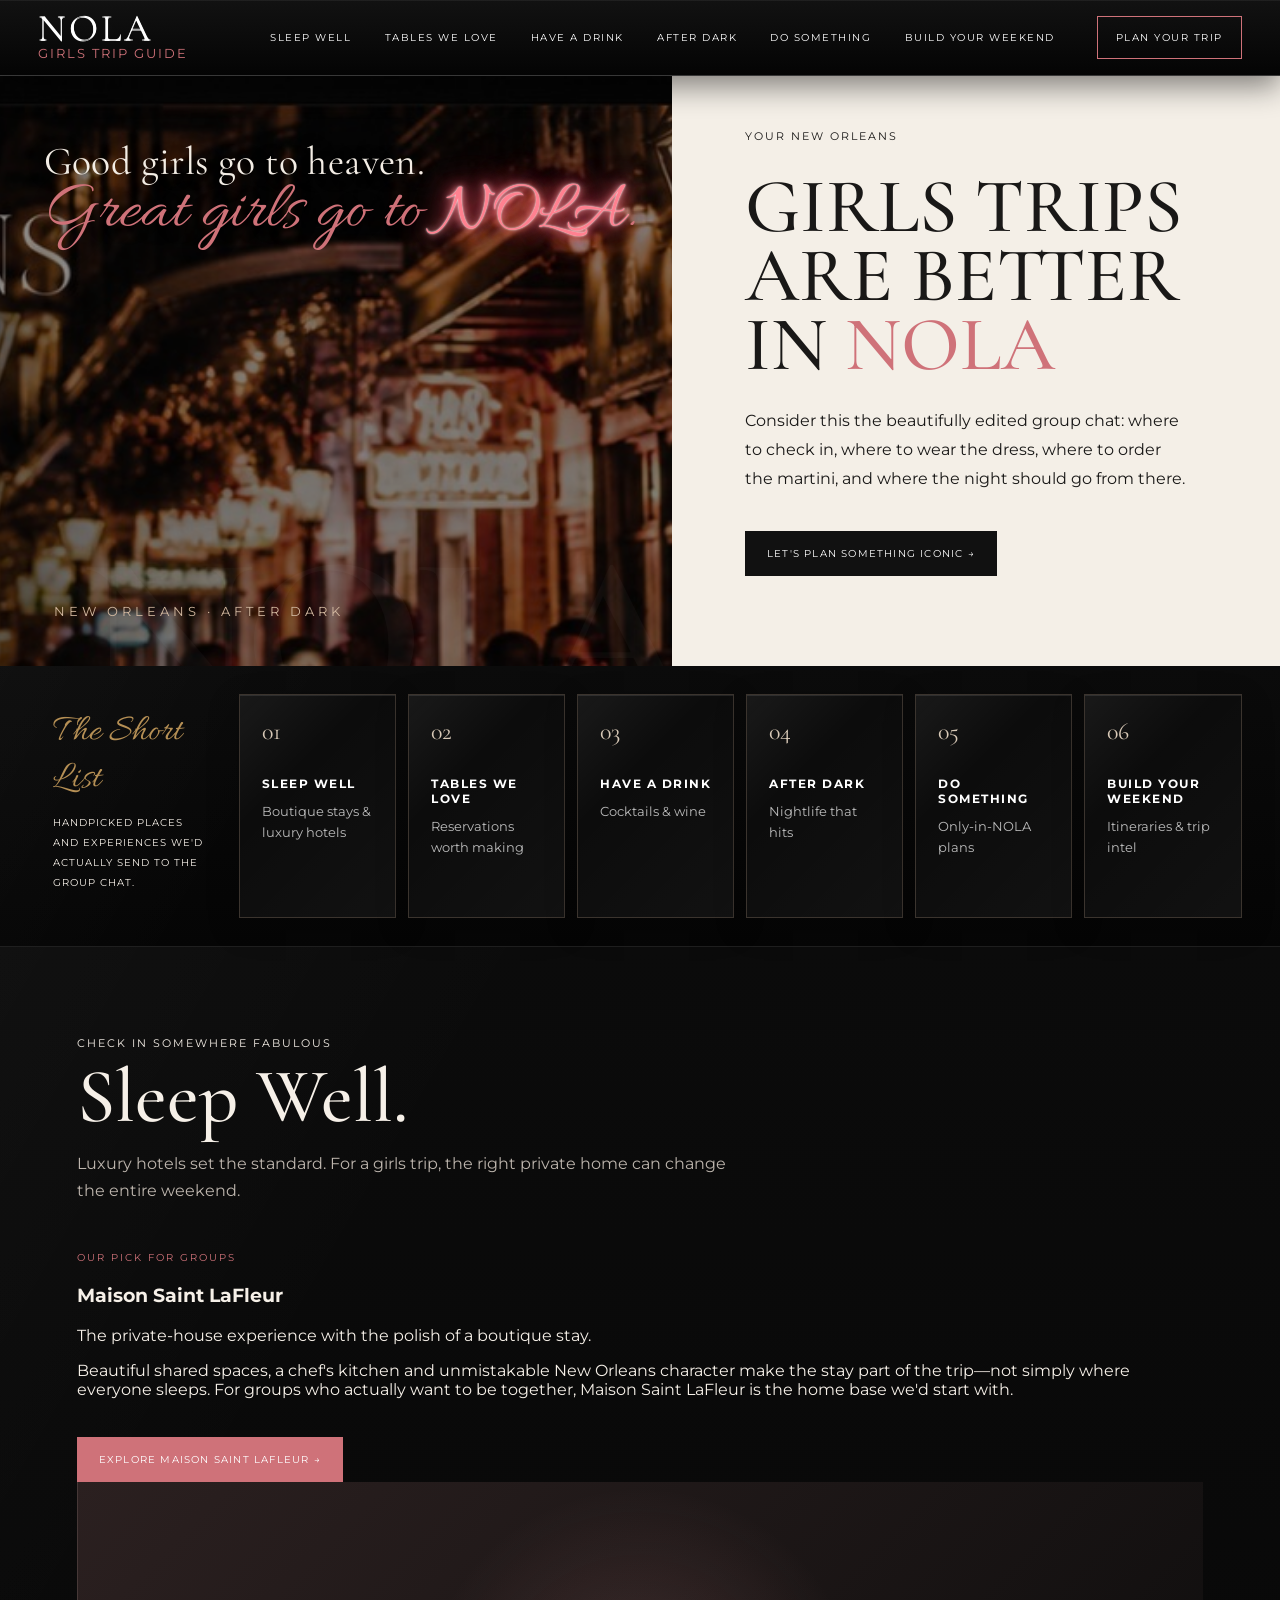
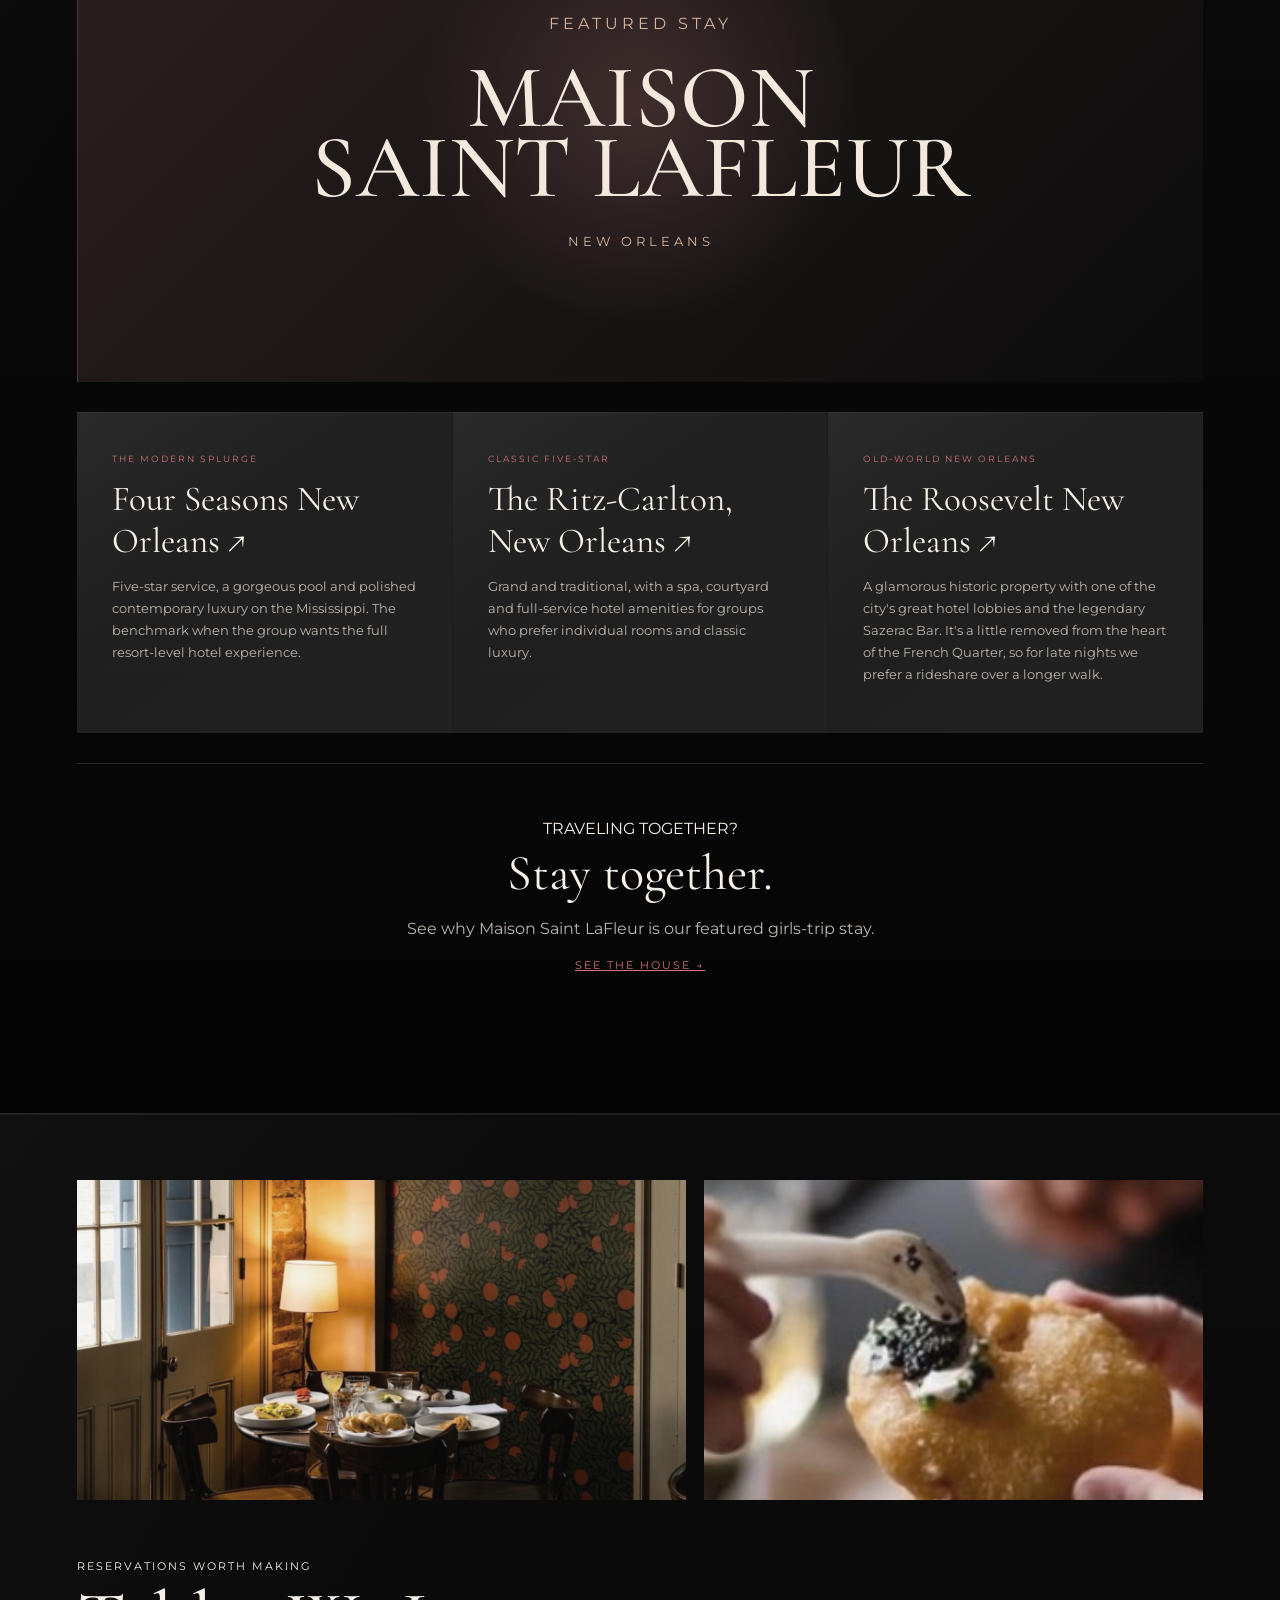
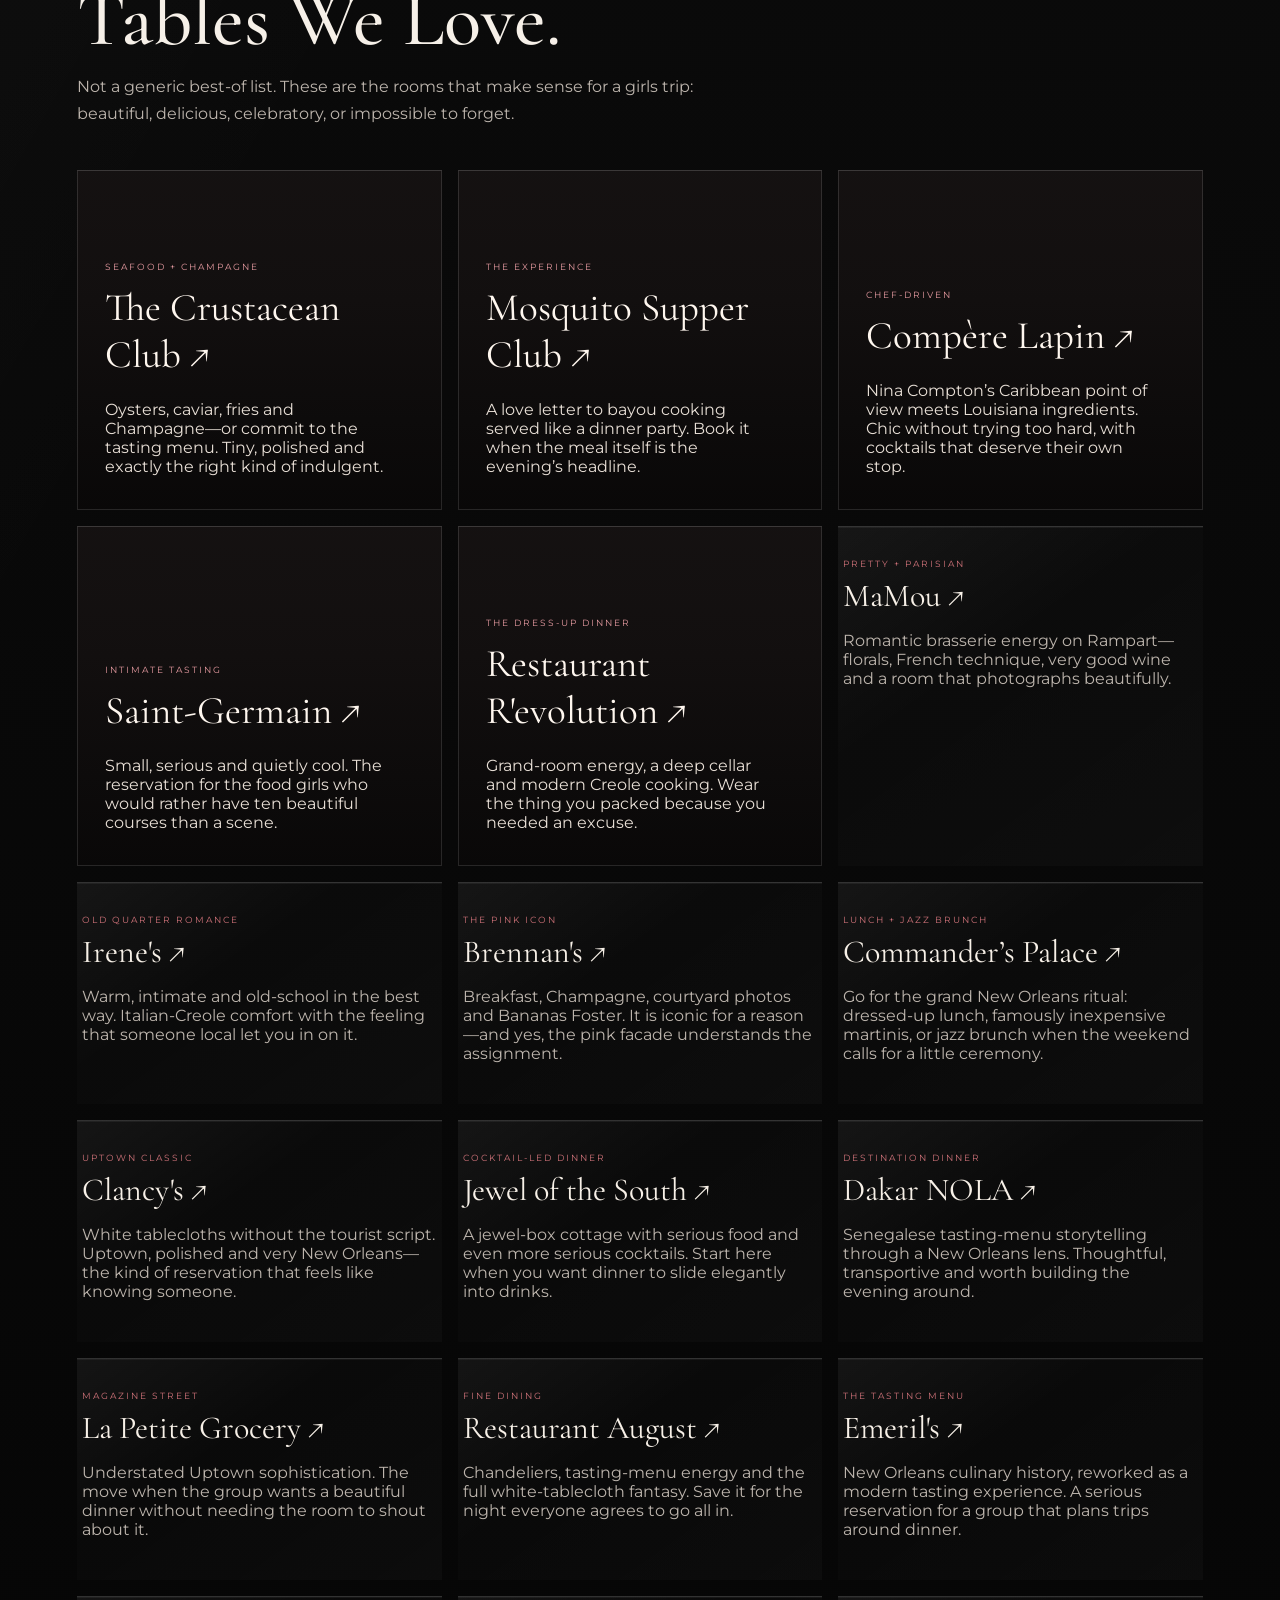
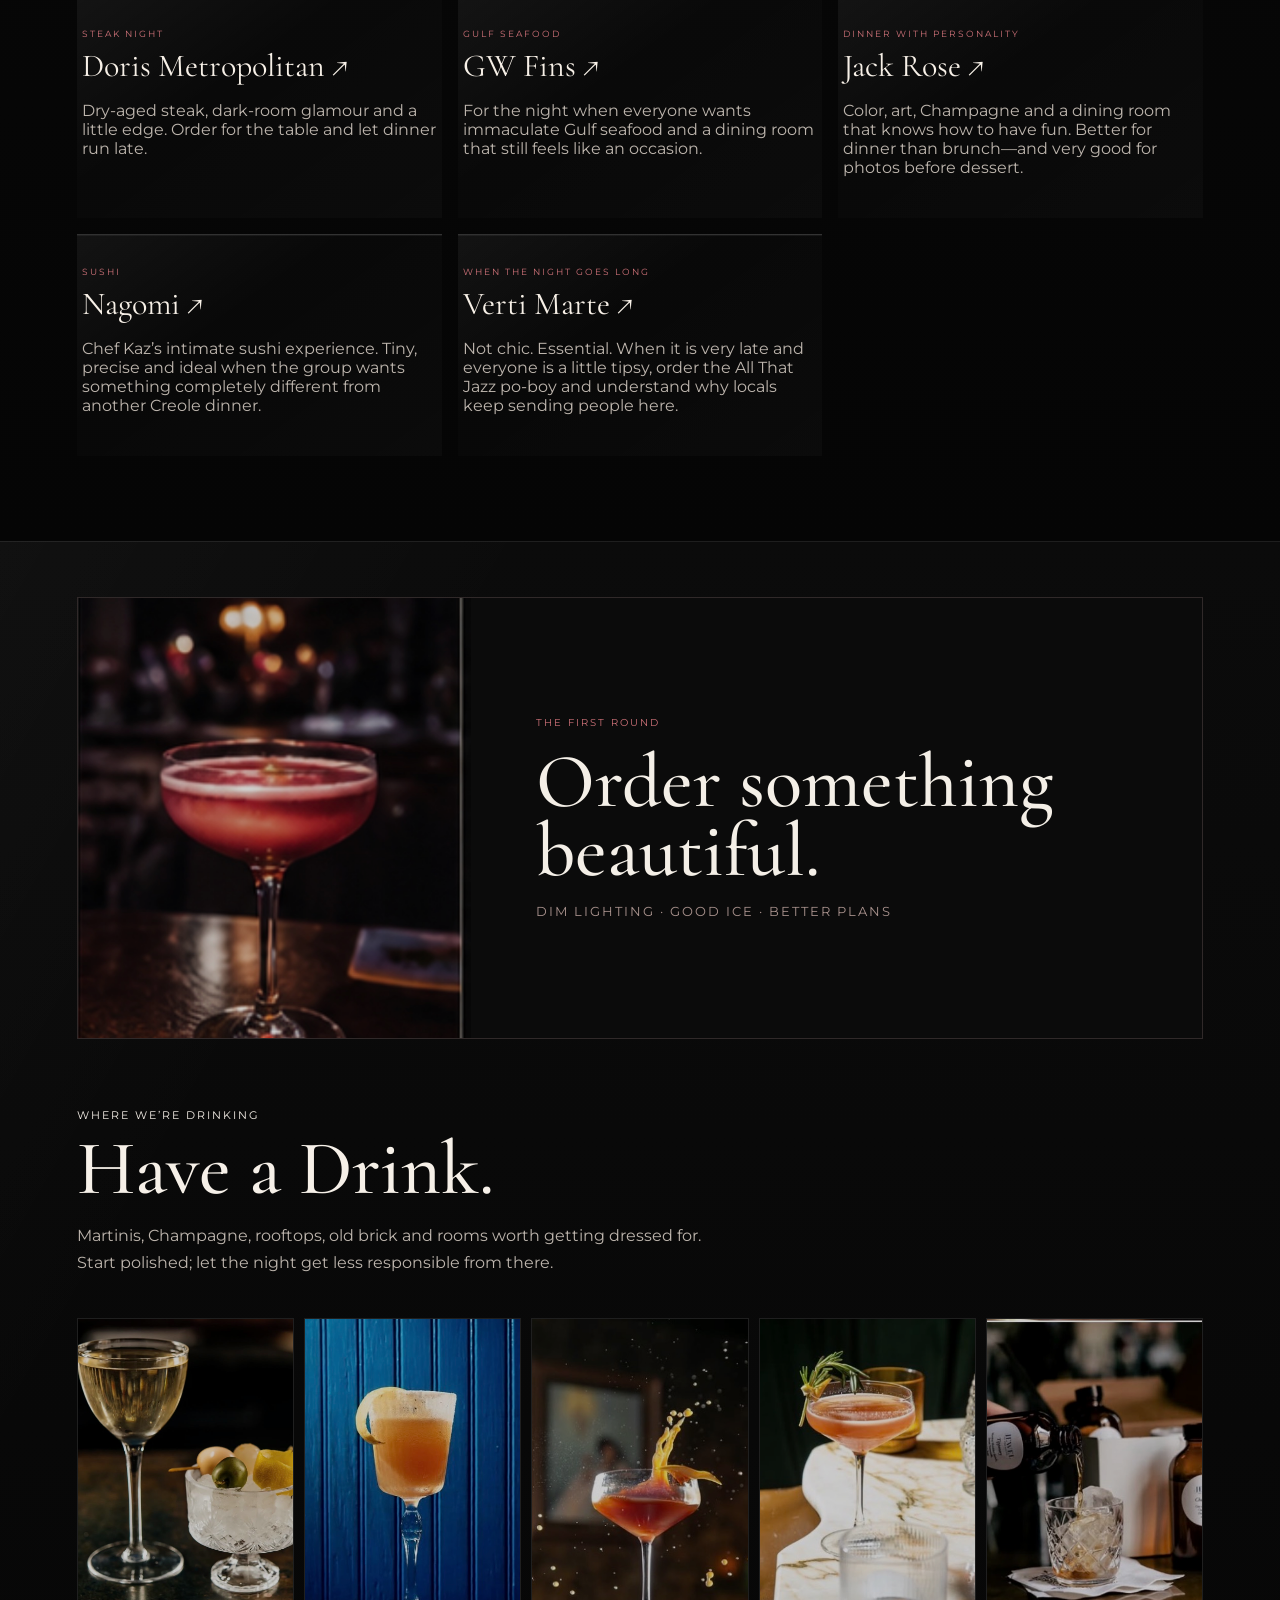
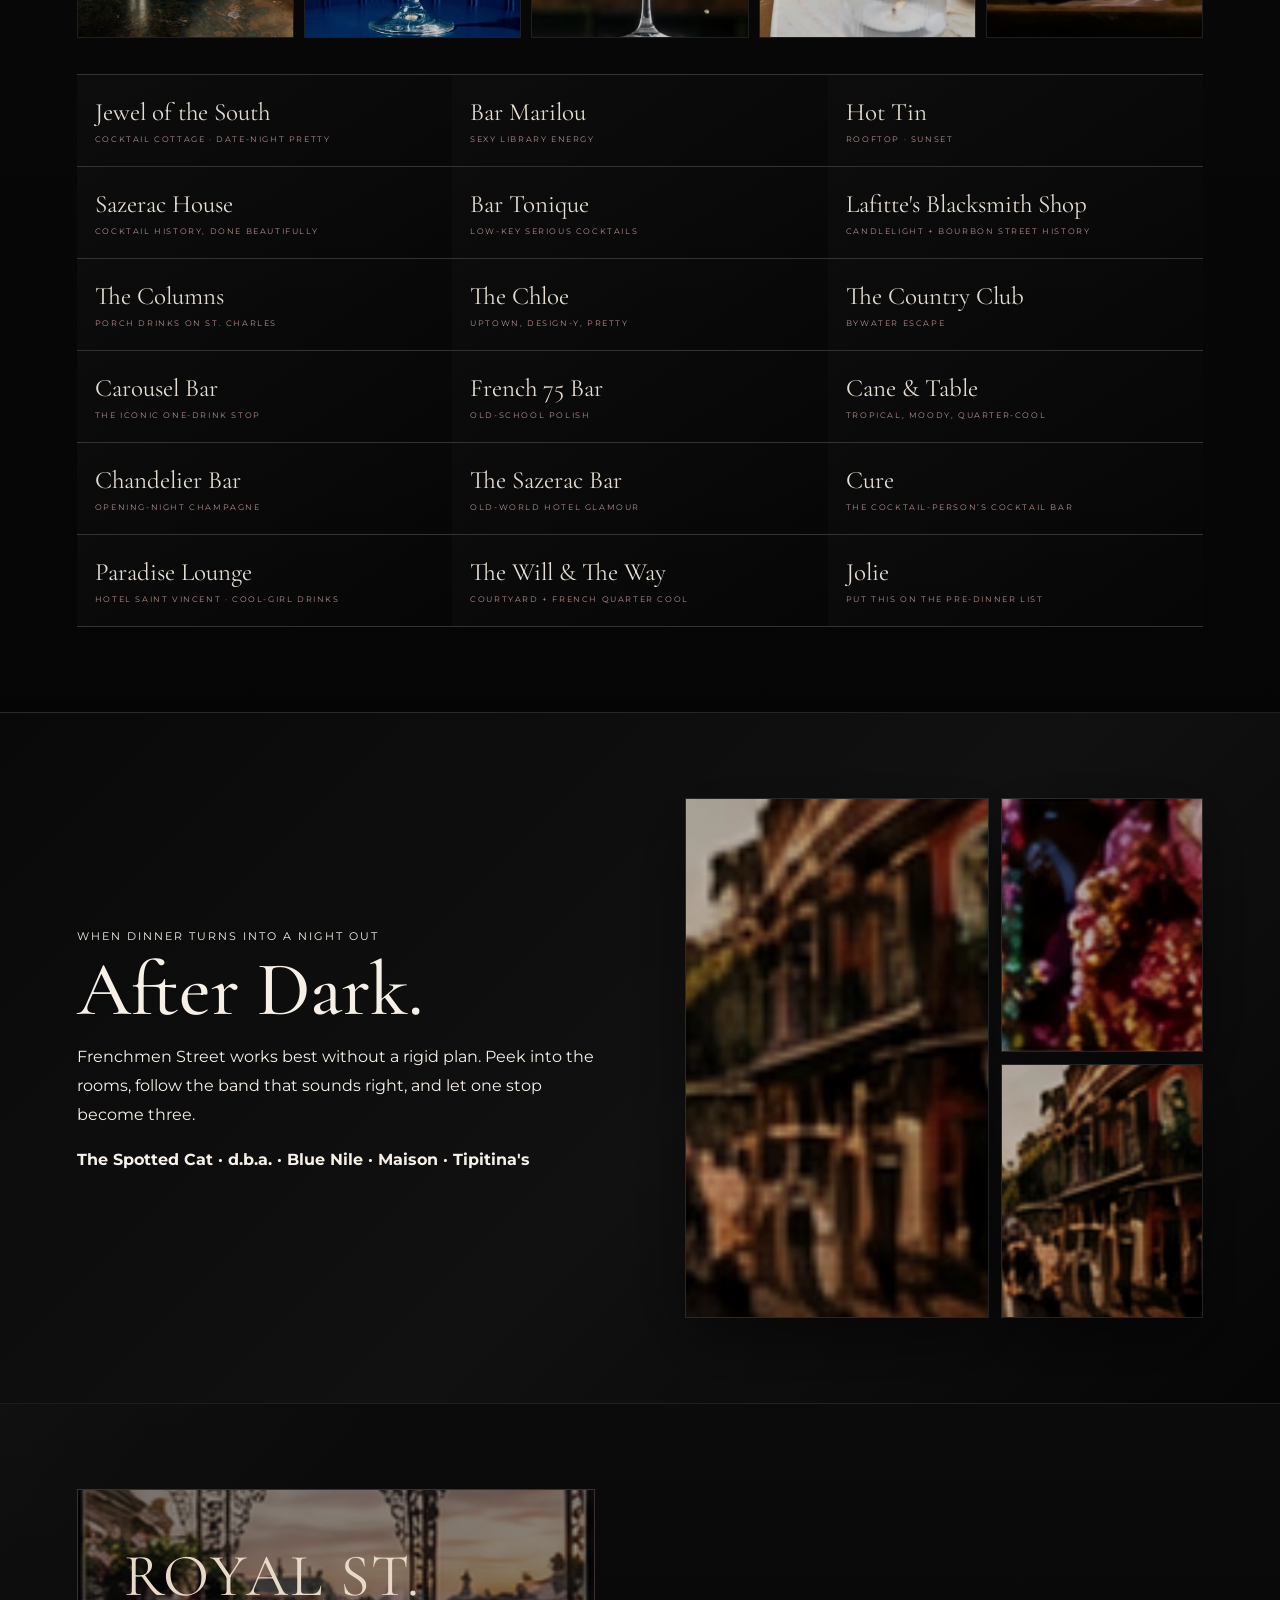
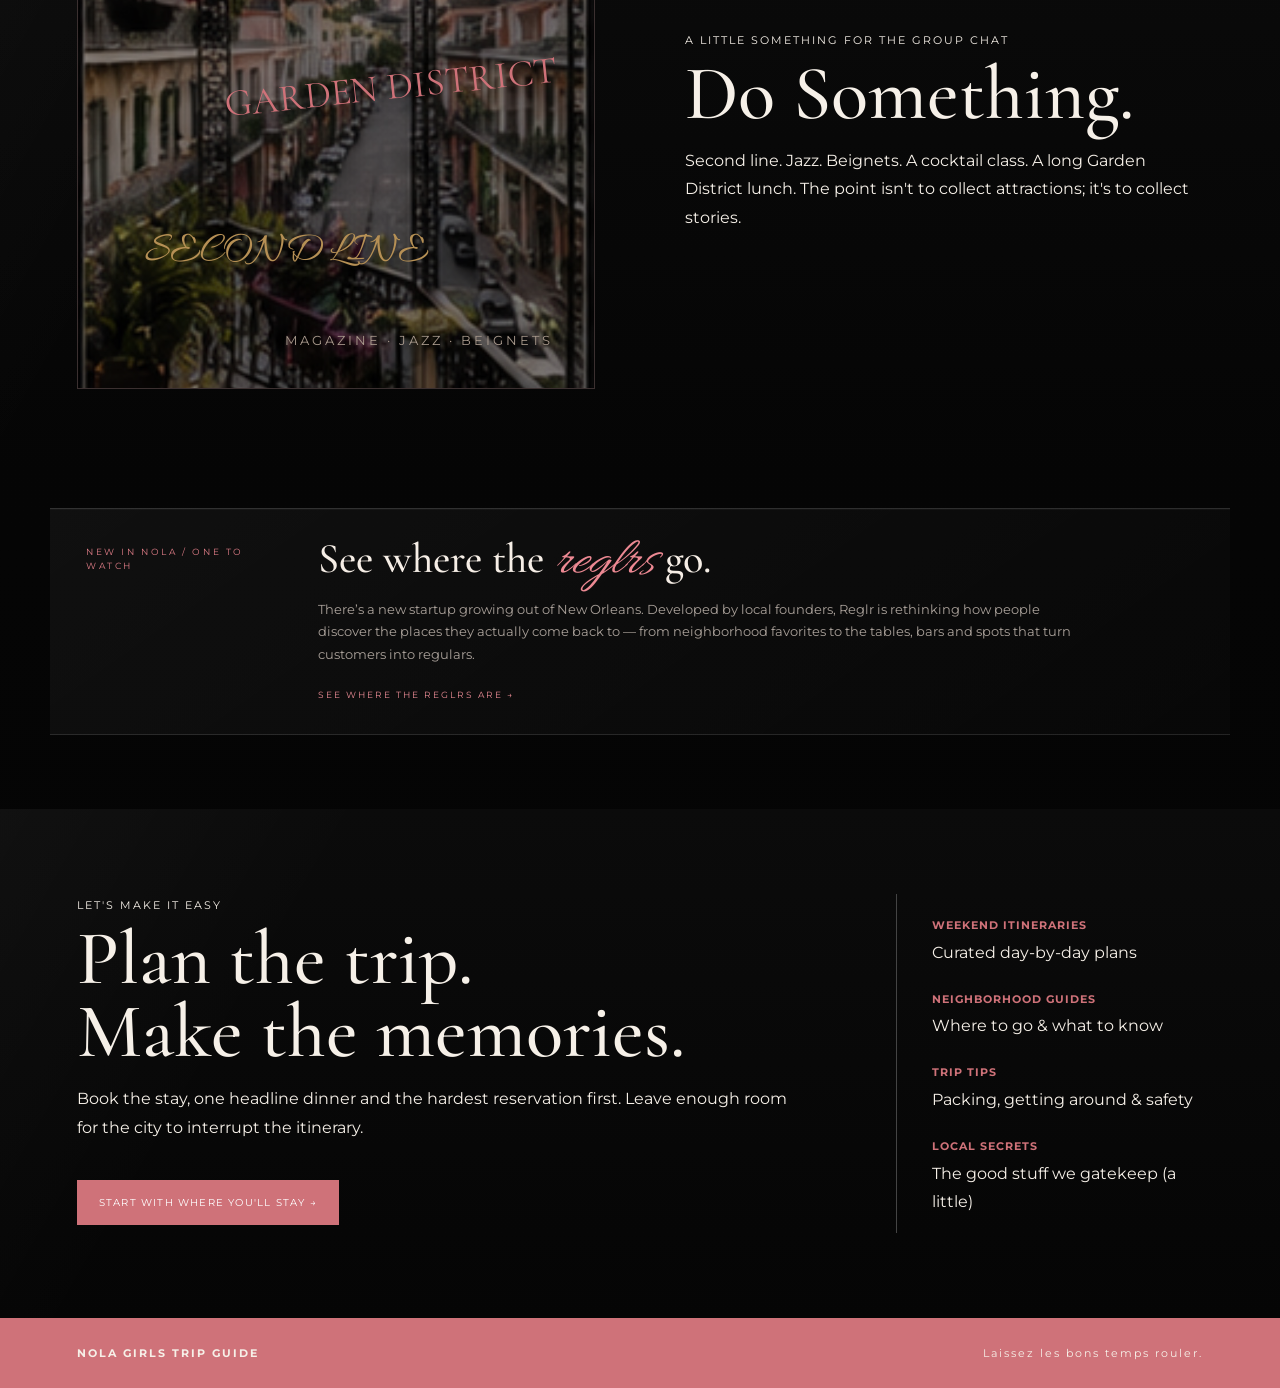
==== commit 61514b87: "Add files via upload" ====
--- a/index.html
+++ b/index.html
@@ -15,7 +15,7 @@
   <img src="assets/drink-blue-cocktail.jpeg" alt="Orange cocktail against a blue New Orleans bar backdrop">
   <img src="assets/drink-splash-cocktail.jpeg" alt="Cocktail with citrus splash">
   <img src="assets/drink-rose-cocktail.jpeg" alt="Rose cocktail on a marble table">
-  <img src="assets/luxe-jewel-pour-cropped.jpeg" alt="Craft cocktail being poured tableside">
+  <img src="assets/luxe-jewel-pour.jpeg" alt="Craft cocktail being poured tableside">
 </div>
 <div class="drink-grid"><a href="https://www.jewelnola.com/" target="_blank" rel="noopener"><b>Jewel of the South</b><small>COCKTAIL COTTAGE · DATE-NIGHT PRETTY</small></a><a href="https://www.barmarilou.com/" target="_blank" rel="noopener"><b>Bar Marilou</b><small>SEXY LIBRARY ENERGY</small></a><a href="https://www.hotelnola.com/dining/hot-tin/" target="_blank" rel="noopener"><b>Hot Tin</b><small>ROOFTOP · SUNSET</small></a><a href="https://www.sazerachouse.com/" target="_blank" rel="noopener"><b>Sazerac House</b><small>COCKTAIL HISTORY, DONE BEAUTIFULLY</small></a><a href="https://www.bartonique.com/" target="_blank" rel="noopener"><b>Bar Tonique</b><small>LOW-KEY SERIOUS COCKTAILS</small></a><a href="https://www.lafittesblacksmithshop.com/" target="_blank" rel="noopener"><b>Lafitte's Blacksmith Shop</b><small>CANDLELIGHT + BOURBON STREET HISTORY</small></a><a href="https://thecolumns.com/" target="_blank" rel="noopener"><b>The Columns</b><small>PORCH DRINKS ON ST. CHARLES</small></a><a href="https://thechloenola.com/" target="_blank" rel="noopener"><b>The Chloe</b><small>UPTOWN, DESIGN-Y, PRETTY</small></a><a href="https://thecountryclubneworleans.com/" target="_blank" rel="noopener"><b>The Country Club</b><small>BYWATER ESCAPE</small></a><a href="https://hotelmonteleone.com/entertainment/carousel-bar/" target="_blank" rel="noopener"><b>Carousel Bar</b><small>THE ICONIC ONE-DRINK STOP</small></a><a href="https://www.arnaudsrestaurant.com/bars/french-75-bar/" target="_blank" rel="noopener"><b>French 75 Bar</b><small>OLD-SCHOOL POLISH</small></a><a href="https://www.caneandtablenola.com/" target="_blank" rel="noopener"><b>Cane & Table</b><small>TROPICAL, MOODY, QUARTER-COOL</small></a><a href="https://www.fourseasons.com/neworleans/dining/lounges/chandelier-bar/" target="_blank" rel="noopener"><b>Chandelier Bar</b><small>OPENING-NIGHT CHAMPAGNE</small></a><a href="https://www.hilton.com/en/hotels/msyrohh-the-roosevelt-new-orleans/dining/" target="_blank" rel="noopener"><b>The Sazerac Bar</b><small>OLD-WORLD HOTEL GLAMOUR</small></a><a href="https://www.curenola.com/" target="_blank" rel="noopener"><b>Cure</b><small>THE COCKTAIL-PERSON’S COCKTAIL BAR</small></a><a href="https://saintvincentnola.com/eat-drink/" target="_blank" rel="noopener"><b>Paradise Lounge</b><small>HOTEL SAINT VINCENT · COOL-GIRL DRINKS</small></a><a href="https://thewillandtheway.com/" target="_blank" rel="noopener"><b>The Will & The Way</b><small>COURTYARD + FRENCH QUARTER COOL</small></a><a href="https://www.jolienola.com/" target="_blank" rel="noopener"><b>Jolie</b><small>PUT THIS ON THE PRE-DINNER LIST</small></a></div></section>
 <section class="cream split" id="dark"><div><span>WHEN DINNER TURNS INTO A NIGHT OUT</span><h2>After Dark.</h2><p>Frenchmen Street works best without a rigid plan. Peek into the rooms, follow the band that sounds right, and let one stop become three.</p><p><strong>The Spotted Cat · d.b.a. · Blue Nile · Maison · Tipitina's</strong></p></div><div class="night-collage"><img src="assets/street.jpeg" alt="French Quarter street"><img src="assets/beads.jpeg" alt="Mardi Gras beads"><img src="assets/after-dark-street.jpeg" alt="French Quarter street at night"></div></section>
--- a/styles.css
+++ b/styles.css
@@ -451,3 +451,72 @@
   #drink .drink-collage{grid-template-columns:1fr 1fr}
   #drink .drink-collage img{height:235px}
 }
+
+
+/* V13 — drink gallery alignment correction
+   All five drink images sit on the same visual plane with identical frames. */
+#drink .drink-collage{
+  display:grid !important;
+  grid-template-columns:repeat(5,minmax(0,1fr)) !important;
+  gap:10px !important;
+  align-items:stretch !important;
+  justify-items:stretch !important;
+  margin:0 0 36px !important;
+}
+
+#drink .drink-collage img,
+#drink .drink-collage img:nth-child(1),
+#drink .drink-collage img:nth-child(2),
+#drink .drink-collage img:nth-child(3),
+#drink .drink-collage img:nth-child(4),
+#drink .drink-collage img:nth-child(5){
+  display:block !important;
+  width:100% !important;
+  height:320px !important;
+  min-height:320px !important;
+  max-height:320px !important;
+  margin:0 !important;
+  padding:0 !important;
+  align-self:stretch !important;
+  object-fit:cover !important;
+  object-position:center center !important;
+  border-radius:0 !important;
+  border:1px solid rgba(255,255,255,.13) !important;
+  background:#090909 !important;
+  box-sizing:border-box !important;
+  filter:saturate(.9) brightness(.8) contrast(1.02);
+}
+
+/* Keep the tall blue-background cocktail centered without creating a different-height card. */
+#drink .drink-collage img:nth-child(2){
+  object-fit:cover !important;
+  object-position:center 50% !important;
+}
+
+/* Fine-tuned subject centering for the other supplied images. */
+#drink .drink-collage img:nth-child(3){
+  object-position:center 46% !important;
+}
+#drink .drink-collage img:nth-child(4){
+  object-position:center 48% !important;
+}
+#drink .drink-collage img:nth-child(5){
+  object-position:center 50% !important;
+}
+
+@media(max-width:1100px){
+  #drink .drink-collage{
+    grid-template-columns:repeat(3,minmax(0,1fr)) !important;
+  }
+}
+@media(max-width:760px){
+  #drink .drink-collage{
+    grid-template-columns:1fr 1fr !important;
+  }
+  #drink .drink-collage img,
+  #drink .drink-collage img:nth-child(n){
+    height:240px !important;
+    min-height:240px !important;
+    max-height:240px !important;
+  }
+}
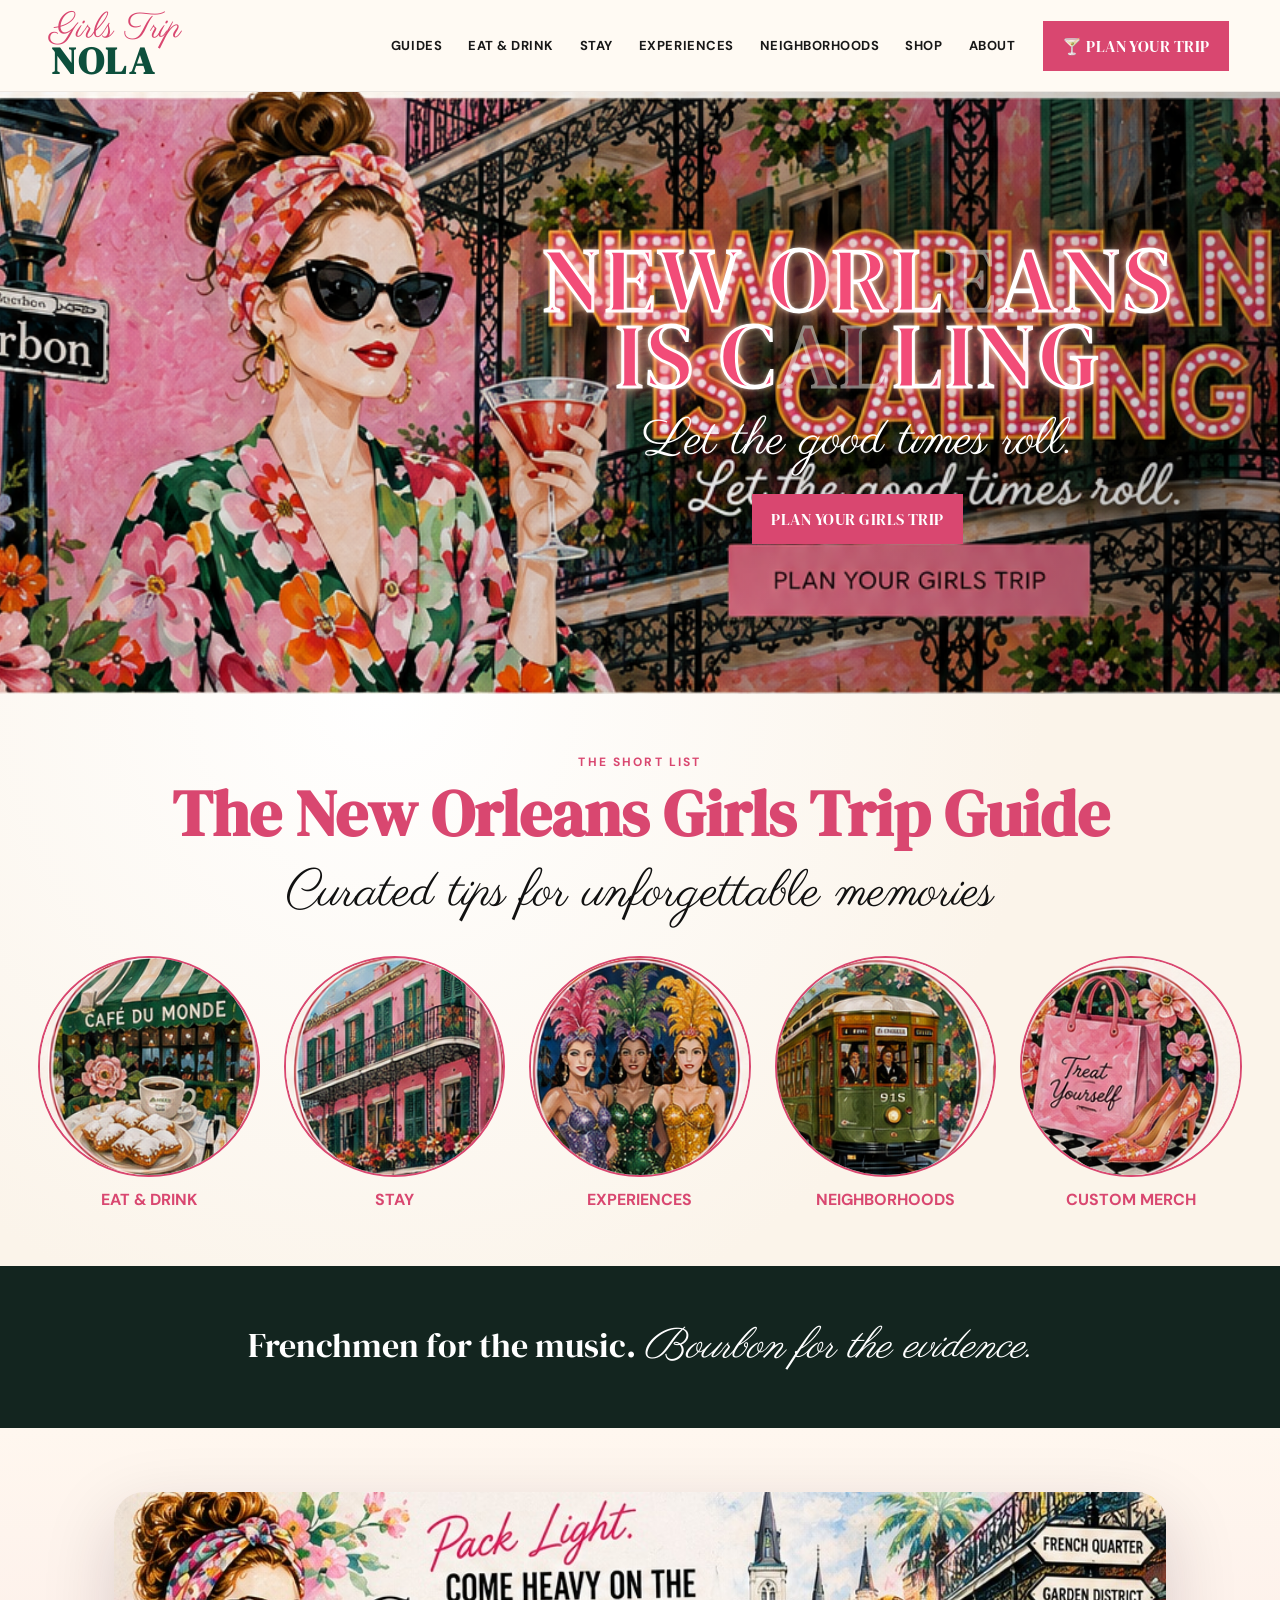
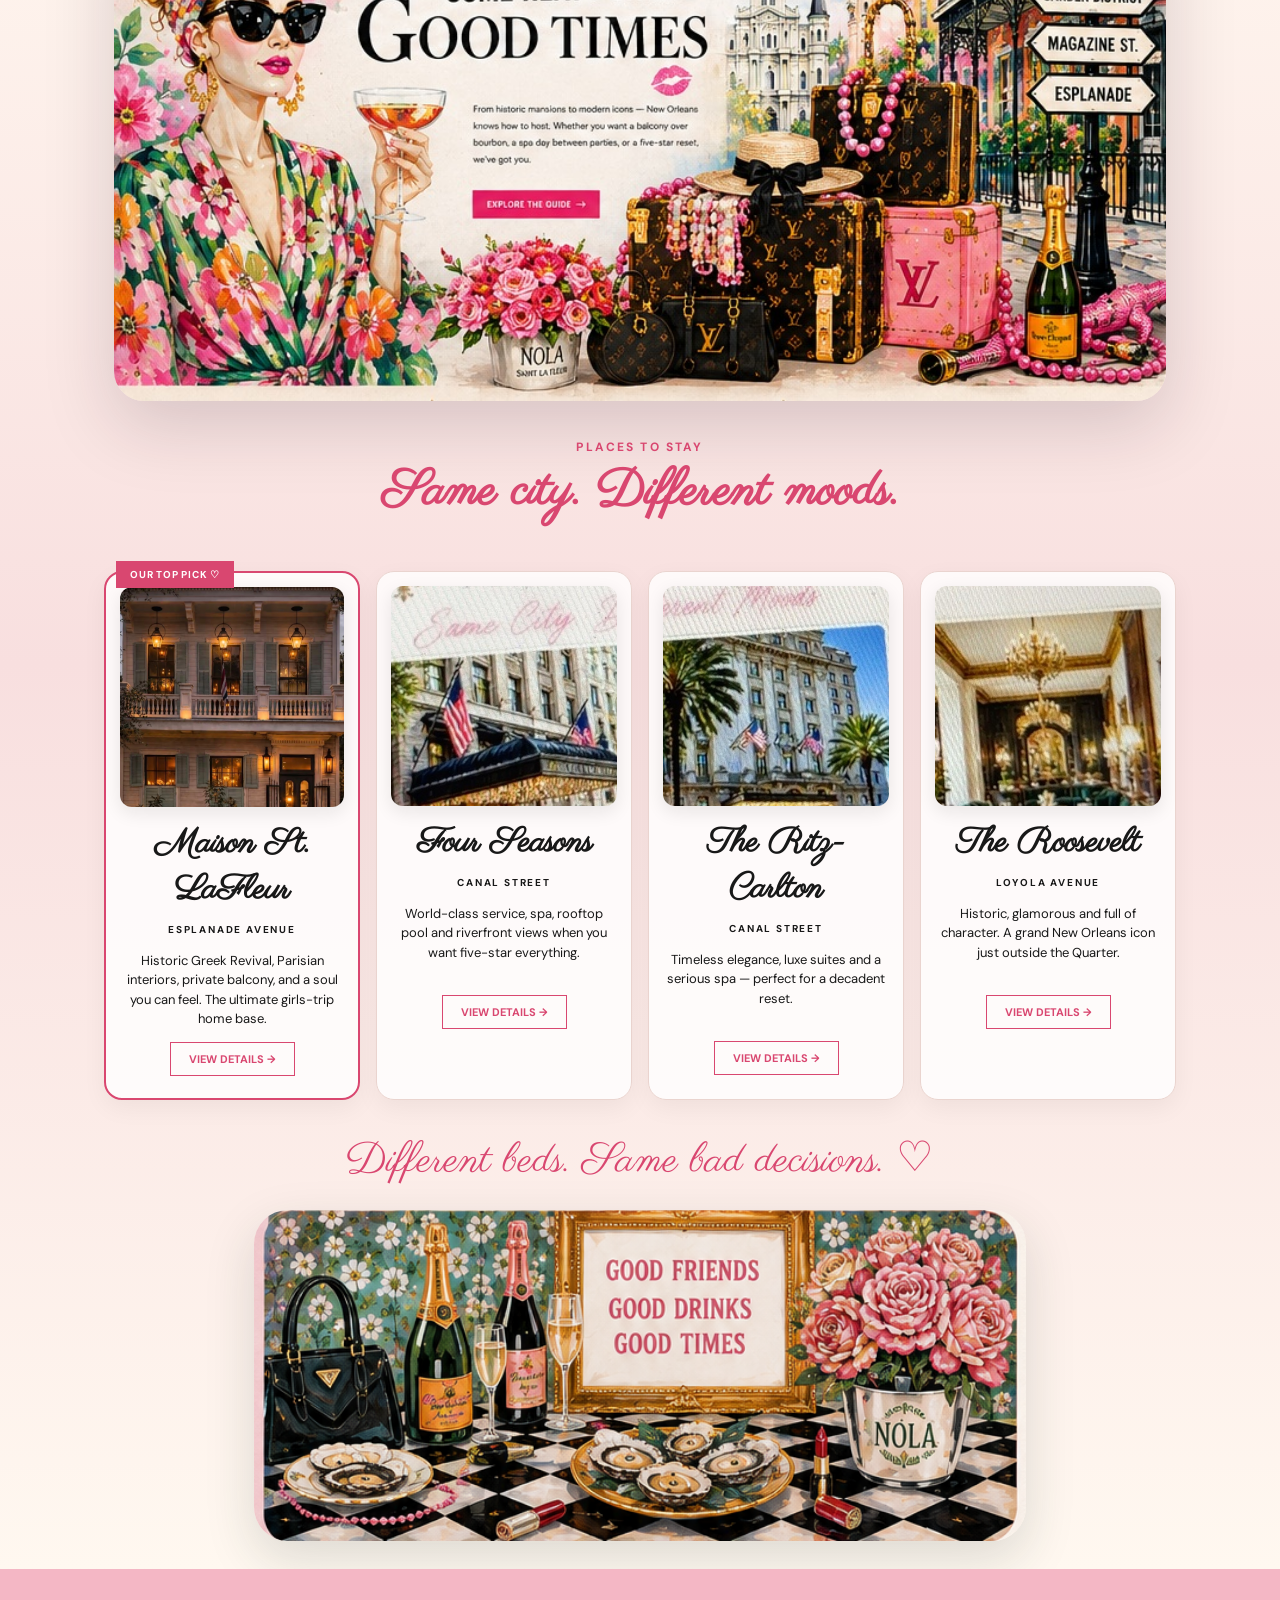
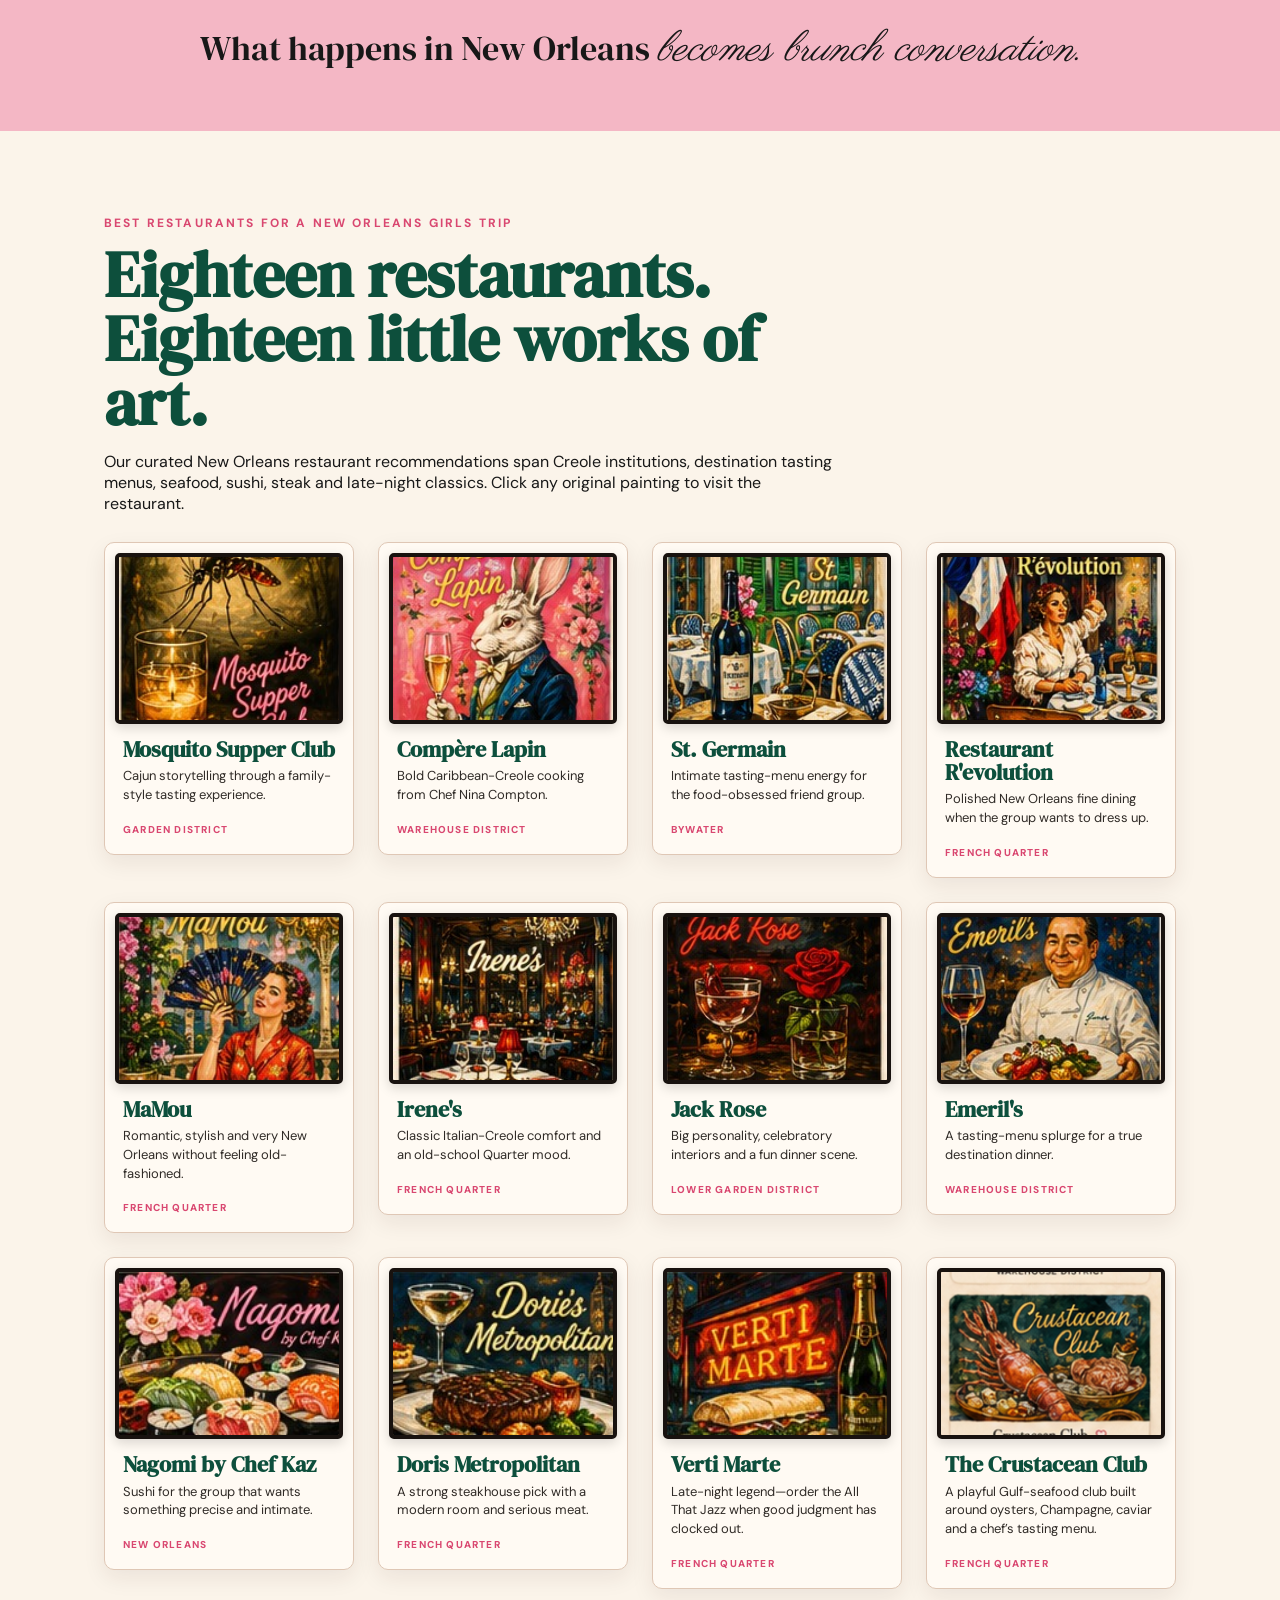
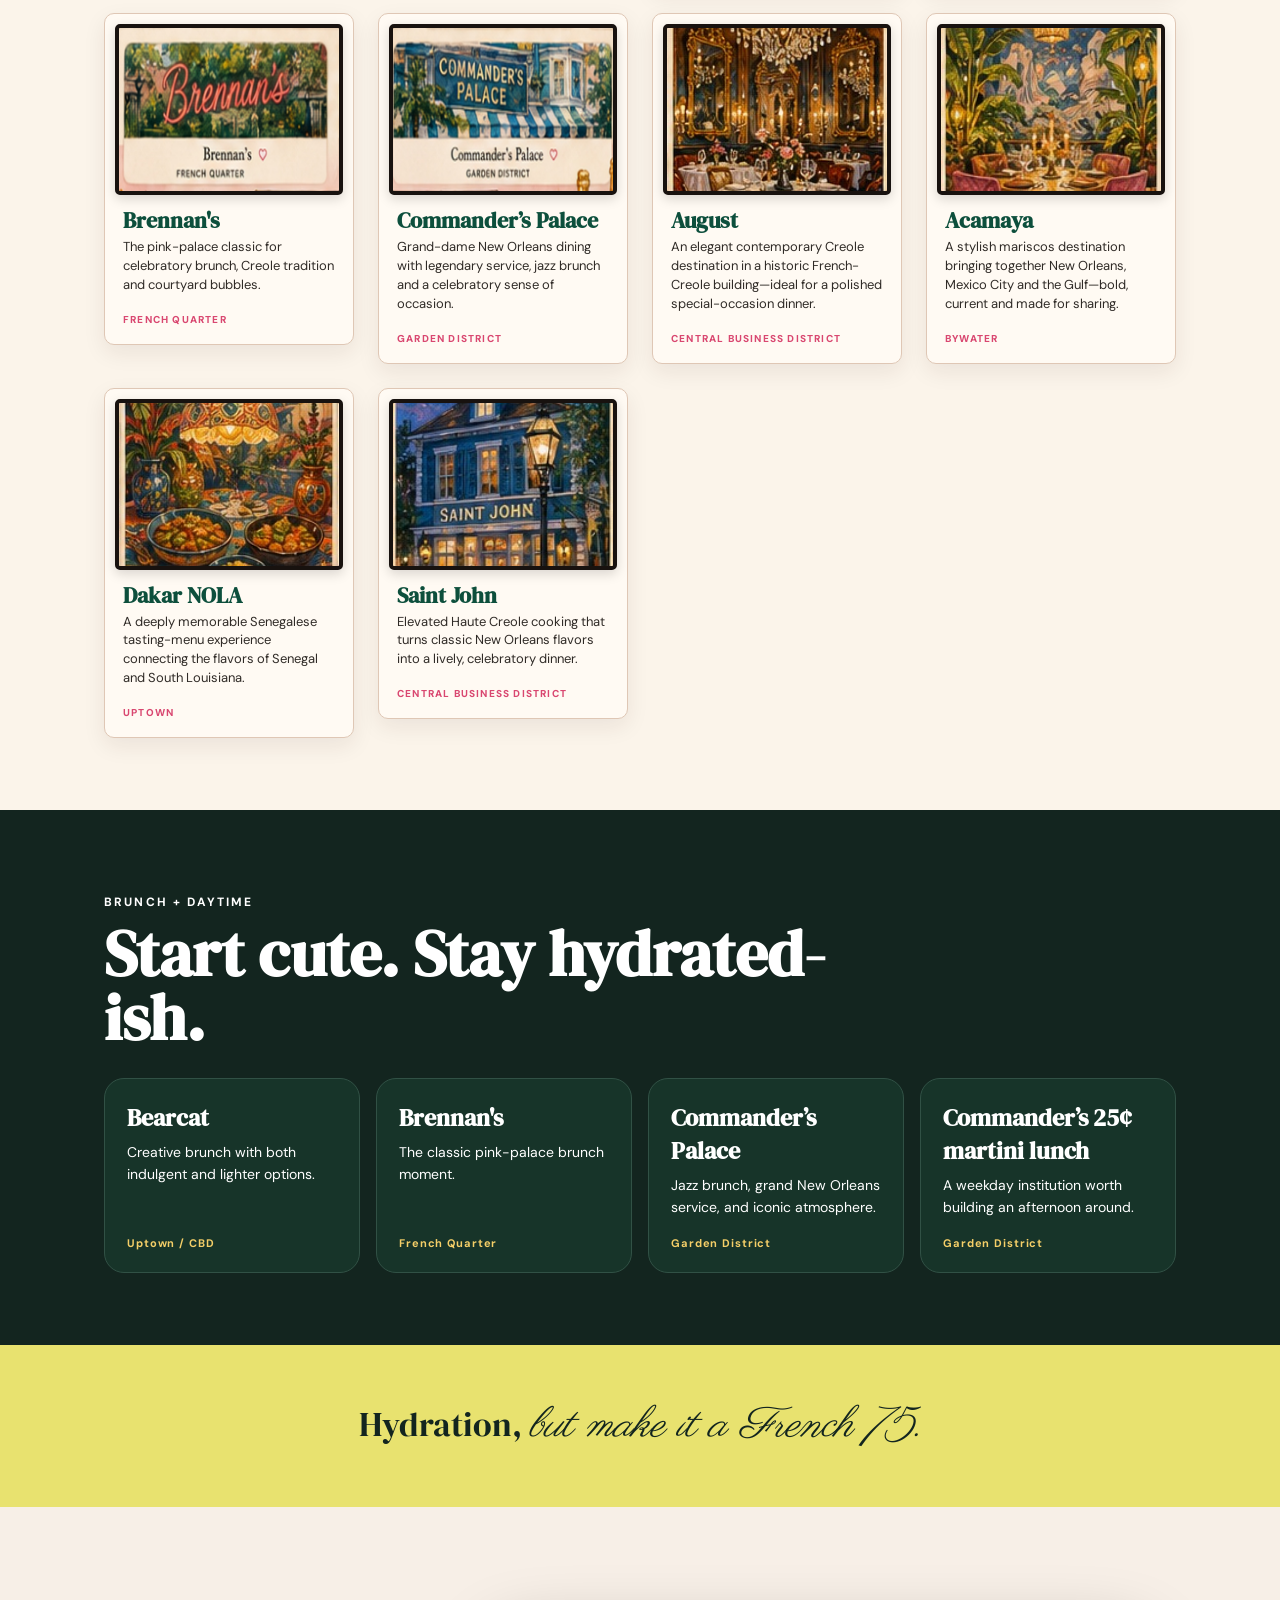
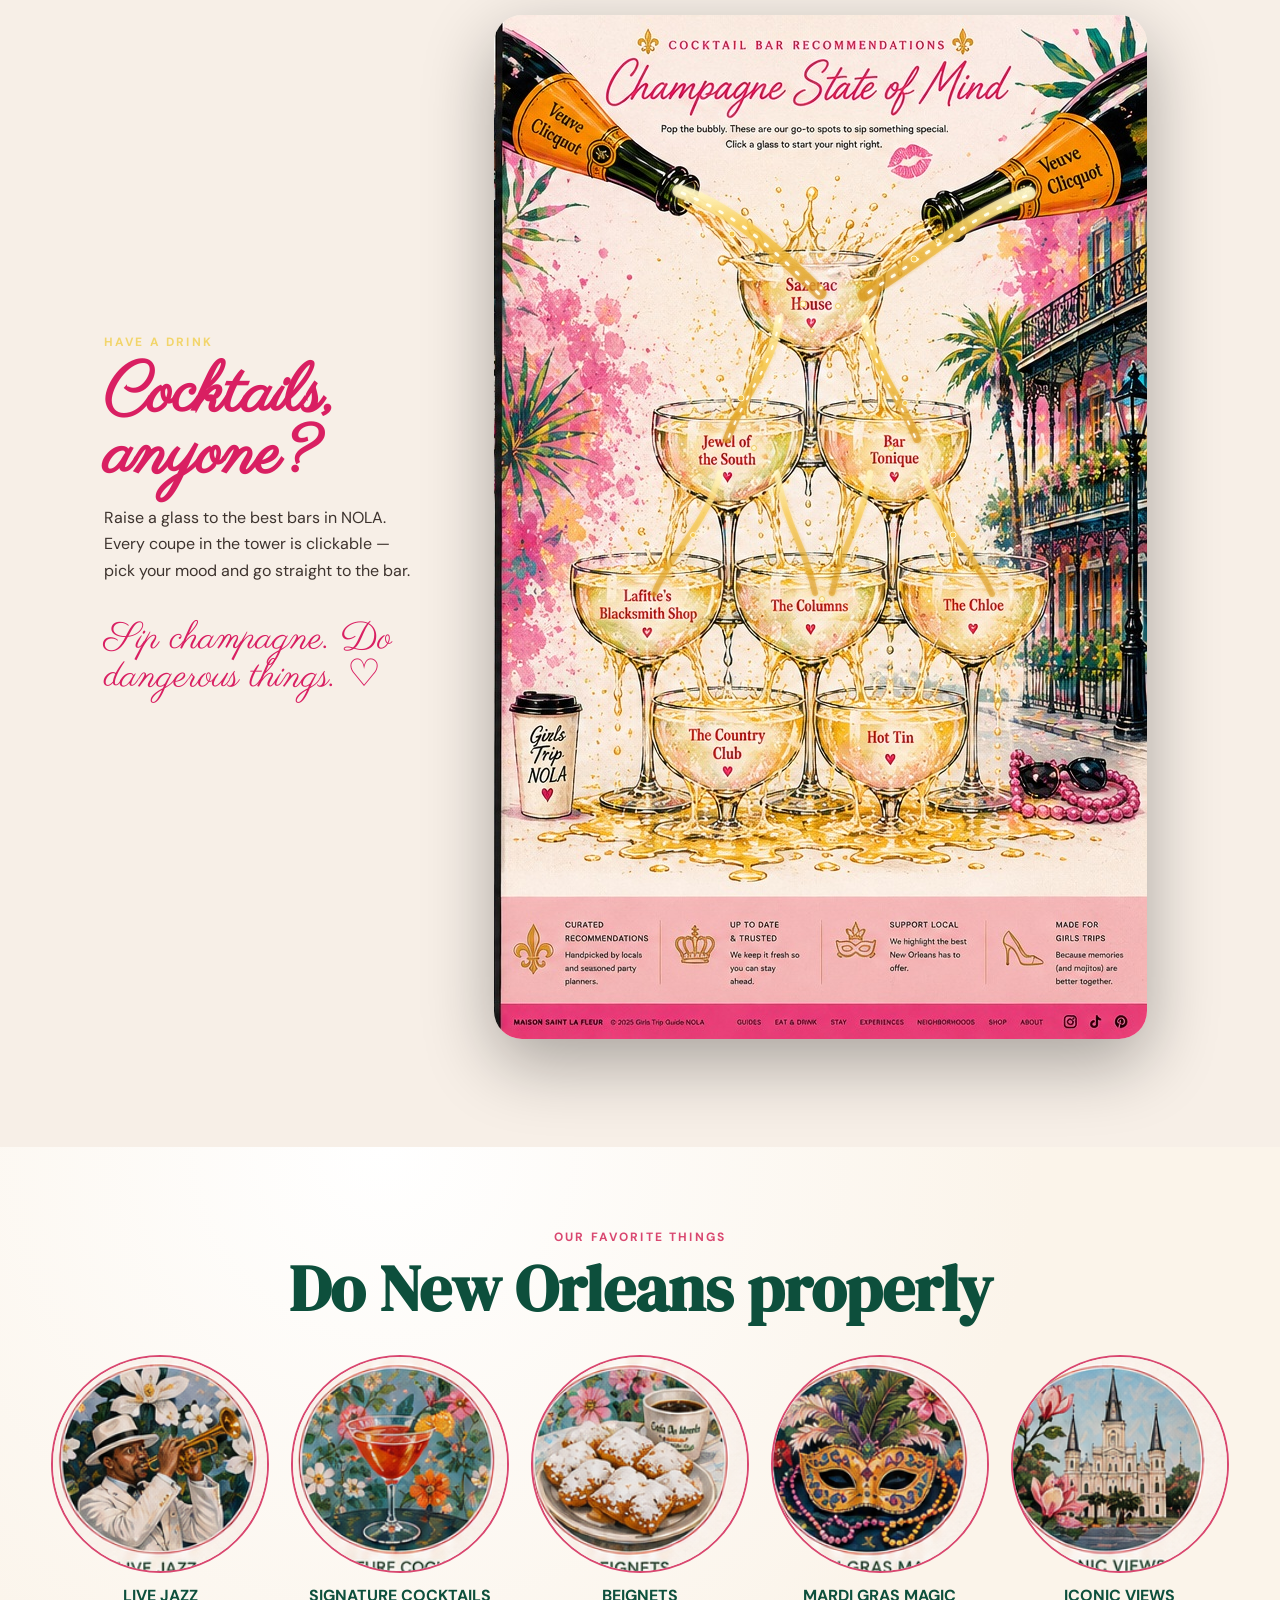
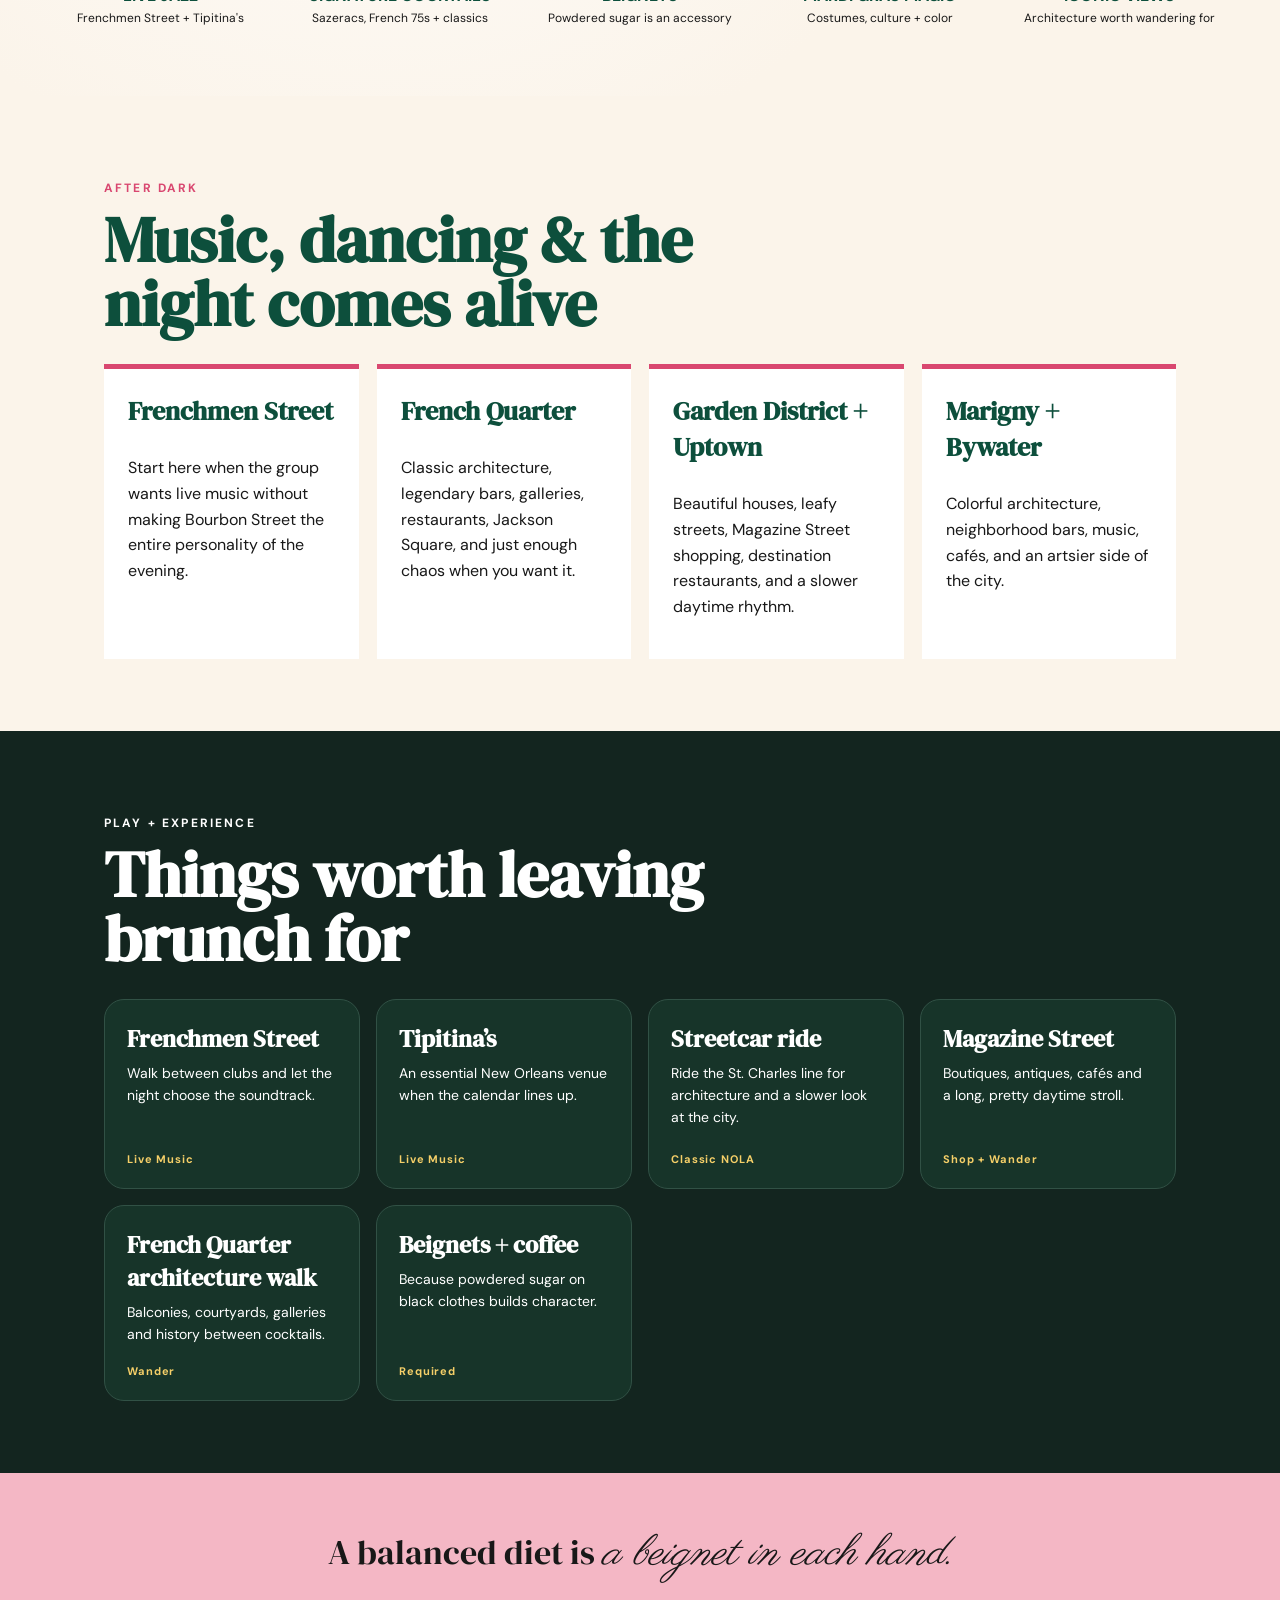
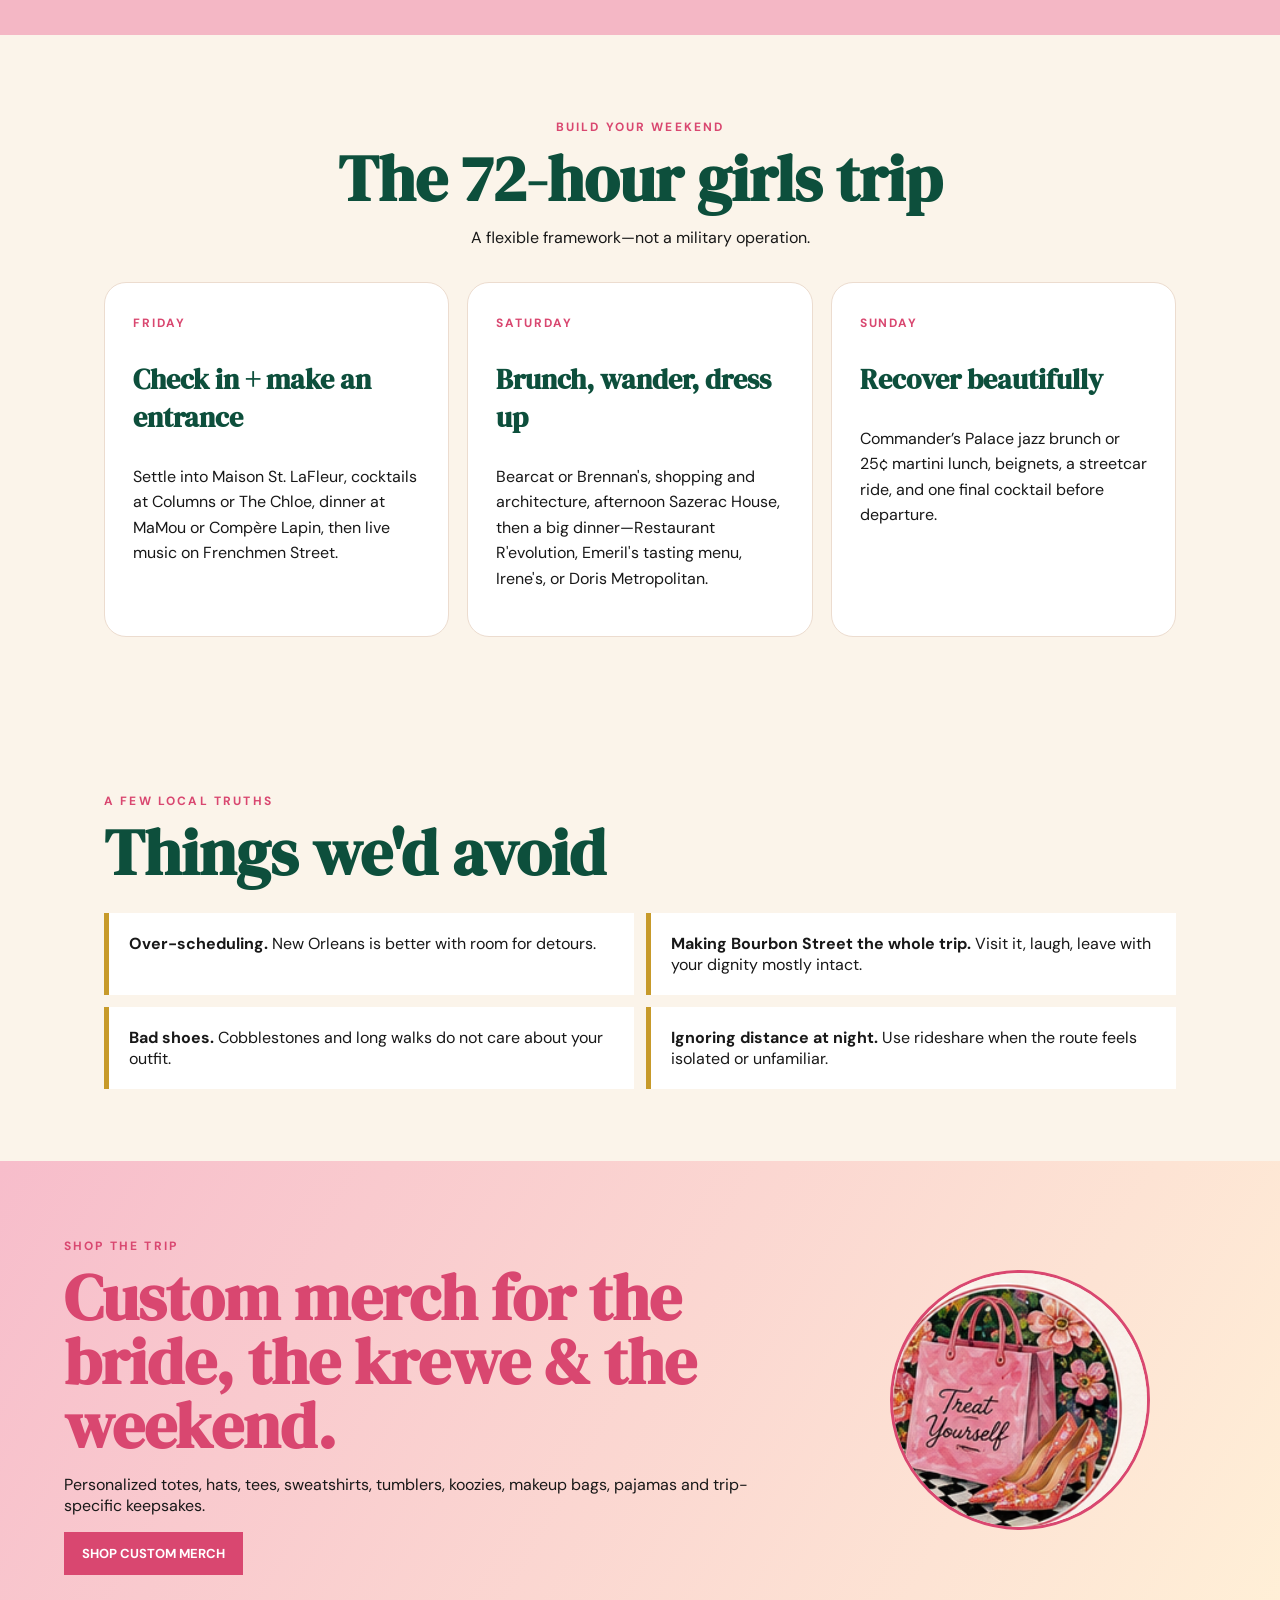
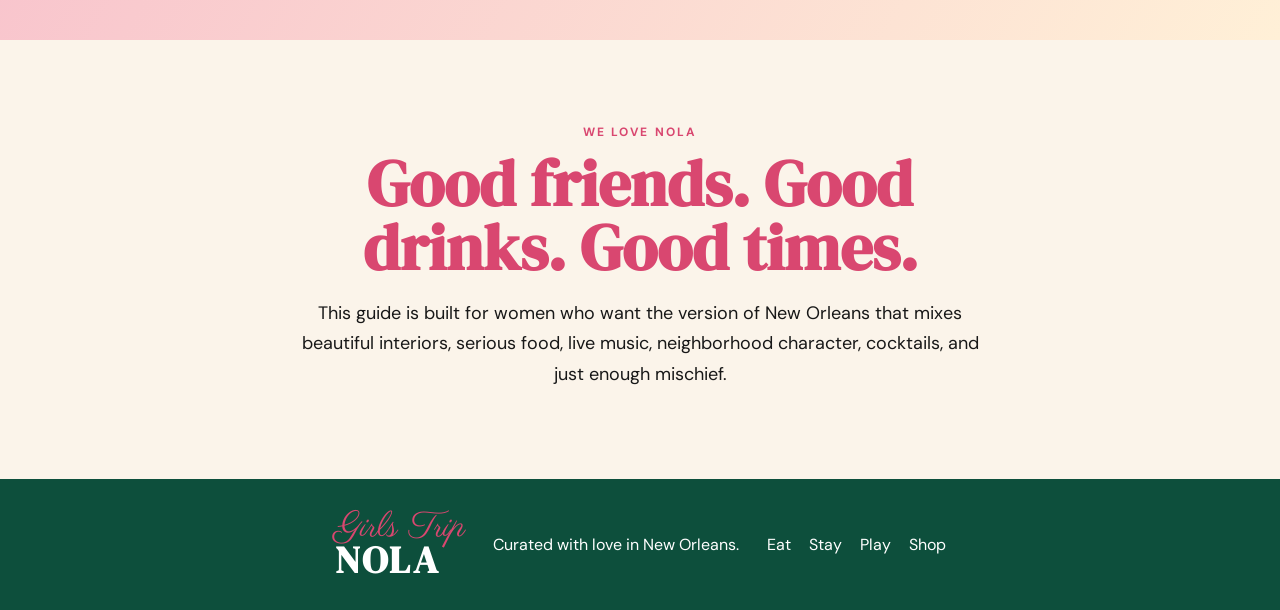
==== commit 197d620b: "Add files via upload" ====
--- a/index.html
+++ b/index.html
@@ -1,35 +1,202 @@
-<!doctype html><html lang="en"><head><meta charset="utf-8"><meta name="viewport" content="width=device-width,initial-scale=1"><title>NOLA Girls Trip Guide</title><meta name="description" content="A polished New Orleans girls trip guide to hotels, restaurants, cocktails, nightlife and unforgettable weekends."><link rel="preconnect" href="https://fonts.googleapis.com"><link rel="preconnect" href="https://fonts.gstatic.com" crossorigin><link href="https://fonts.googleapis.com/css2?family=Cormorant+Garamond:wght@400;500;600&family=Montserrat:wght@400;500;600&family=Allura&display=swap" rel="stylesheet"><link rel="stylesheet" href="styles.css"></head><body>
-<header><a class="logo" href="#top"><strong>NOLA</strong><small>GIRLS TRIP GUIDE</small></a><button class="menu">☰</button><nav><a href="#sleep">SLEEP WELL</a><a href="#tables">TABLES WE LOVE</a><a href="#drink">HAVE A DRINK</a><a href="#dark">AFTER DARK</a><a href="#do">DO SOMETHING</a><a href="#weekend">BUILD YOUR WEEKEND</a></nav><a class="cta" href="#weekend">PLAN YOUR TRIP</a></header>
+<!doctype html>
+<html lang="en">
+<head>
+  <meta charset="utf-8" />
+  <meta name="viewport" content="width=device-width,initial-scale=1" />
+  <title>New Orleans Girls Trip Guide | Restaurants, Bars & Places to Stay | Girls Trip NOLA</title>
+  <meta name="description" content="Plan the ultimate New Orleans girls trip with curated restaurants, cocktail bars, brunch, live music, neighborhoods, experiences and beautiful places to stay in NOLA." />
+  <meta name="robots" content="index,follow,max-image-preview:large" />
+  <meta name="theme-color" content="#f7efe7" />
+  <meta property="og:type" content="website" />
+  <meta property="og:site_name" content="Girls Trip NOLA" />
+  <meta property="og:title" content="New Orleans Girls Trip Guide | Girls Trip NOLA" />
+  <meta property="og:description" content="Curated New Orleans restaurants, cocktails, brunch, music, neighborhoods, experiences and stays for an unforgettable girls trip." />
+  <meta property="og:image" content="assets/hero-art.png" />
+  <meta name="twitter:card" content="summary_large_image" />
+  <script type="application/ld+json">
+  {"@context":"https://schema.org","@type":"WebSite","name":"Girls Trip NOLA","alternateName":"New Orleans Girls Trip Guide","description":"A curated guide to New Orleans restaurants, cocktail bars, brunch, music, neighborhoods, experiences and places to stay for girls trips and bachelorette weekends."}
+  </script>
+  <link rel="preconnect" href="https://fonts.googleapis.com">
+  <link rel="preconnect" href="https://fonts.gstatic.com" crossorigin>
+  <link href="https://fonts.googleapis.com/css2?family=DM+Sans:wght@400;500;600;700&family=DM+Serif+Display:ital@0;1&family=Parisienne&display=swap" rel="stylesheet">
+  <link rel="stylesheet" href="styles.css" />
+</head>
+<body>
+<header class="site-header">
+  <a class="brand" href="#top"><span>Girls Trip</span><strong>NOLA</strong></a>
+  <button class="menu-toggle" aria-label="Open menu">☰</button>
+  <nav>
+    <a href="#guide">GUIDES</a><a href="#eat">EAT & DRINK</a><a href="#stay">STAY</a><a href="#experiences">EXPERIENCES</a><a href="#neighborhoods">NEIGHBORHOODS</a><a href="shop.html">SHOP</a><a href="#about">ABOUT</a>
+  </nav>
+  <a class="plan-btn" href="#itinerary">🍸 PLAN YOUR TRIP</a>
+</header>
+
 <main id="top">
-<section class="hero"><div class="hero-photo photo-hero"><img src="assets/hero-night.jpeg" alt="New Orleans at night on Bourbon Street"><div class="hero-monogram">NOLA</div><div class="hero-tagline" aria-label="Good girls go to heaven. Great girls go to NOLA.">
-  <span class="tagline-good">Good girls go to heaven.</span>
-  <span class="tagline-great">Great girls go to <span class="neon-nola">NOLA</span>.</span>
-</div><small class="hero-kicker">NEW ORLEANS · AFTER DARK</small></div><div class="hero-copy"><span>YOUR NEW ORLEANS</span><h1>GIRLS TRIPS<br>ARE BETTER<br>IN <i>NOLA</i></h1><p>Consider this the beautifully edited group chat: where to check in, where to wear the dress, where to order the martini, and where the night should go from there.</p><a class="button" href="#shortlist">LET'S PLAN SOMETHING ICONIC →</a></div></section>
-<section class="shortlist" id="shortlist"><div class="short-intro"><em>The Short List</em><p>HANDPICKED PLACES AND EXPERIENCES WE'D ACTUALLY SEND TO THE GROUP CHAT.</p></div><a href="#sleep"><b>01</b><strong>SLEEP WELL</strong><small>Boutique stays & luxury hotels</small></a><a href="#tables"><b>02</b><strong>TABLES WE LOVE</strong><small>Reservations worth making</small></a><a href="#drink"><b>03</b><strong>HAVE A DRINK</strong><small>Cocktails & wine</small></a><a href="#dark"><b>04</b><strong>AFTER DARK</strong><small>Nightlife that hits</small></a><a href="#do"><b>05</b><strong>DO SOMETHING</strong><small>Only-in-NOLA plans</small></a><a href="#weekend"><b>06</b><strong>BUILD YOUR WEEKEND</strong><small>Itineraries & trip intel</small></a></section>
-<section class="stay" id="sleep"><div class="section-title"><span>CHECK IN SOMEWHERE FABULOUS</span><h2>Sleep Well.</h2><p>Luxury hotels set the standard. For a girls trip, the right private home can change the entire weekend.</p></div><article class="restaurant-photo-card" style="--restaurant-photo:url(\'assets/jewel-interior.jpg\')"  class="restaurant-photo-card" style="--restaurant-photo:url(\'assets/crustacean-seafood.jpg\')"  class="restaurant-photo-card" style="--restaurant-photo:url(\'assets/dinner-table.jpeg\')"  class="maison"><div><span class="pick">OUR PICK FOR GROUPS</span><h3>Maison Saint LaFleur</h3><p class="dek">The private-house experience with the polish of a boutique stay.</p><p>Beautiful shared spaces, a chef's kitchen and unmistakable New Orleans character make the stay part of the trip—not simply where everyone sleeps. For groups who actually want to be together, Maison Saint LaFleur is the home base we'd start with.</p><a class="button rose" href="https://www.maisonsaintlafleur.com/" target="_blank">EXPLORE MAISON SAINT LAFLEUR →</a></div><div class="property-art"><span>FEATURED STAY</span><strong>MAISON<br>SAINT LAFLEUR</strong><small>NEW ORLEANS</small></div></article>
-<div class="hotel-grid"><article class="restaurant-photo-card" style="--restaurant-photo:url(\'https://images.squarespace-cdn.com/content/v1/6891c25d8e25cf4d9de467b0/a43d47a6-4e21-4210-9bec-05949da3a5ad/DSC_5886%2Bcopy.JPG\')"><span>THE MODERN SPLURGE</span><h3><a href="https://www.fourseasons.com/neworleans/" target="_blank" rel="noopener">Four Seasons New Orleans ↗</a></h3><p>Five-star service, a gorgeous pool and polished contemporary luxury on the Mississippi. The benchmark when the group wants the full resort-level hotel experience.</p></article><article class="restaurant-photo-card" style="--restaurant-photo:url(\'https://images.squarespace-cdn.com/content/v1/53667851e4b0dbc1364cd7d1/b53c1de1-6df0-4a59-8a33-8d6e9a1bab7e/5F2BCBF9-DCEF-4E28-BAD6-DA747ACF2074.jpeg\')"><span>CLASSIC FIVE-STAR</span><h3><a href="https://www.ritzcarlton.com/en/hotels/msyrz-the-ritz-carlton-new-orleans/overview/" target="_blank" rel="noopener">The Ritz-Carlton, New Orleans ↗</a></h3><p>Grand and traditional, with a spa, courtyard and full-service hotel amenities for groups who prefer individual rooms and classic luxury.</p></article><article class="restaurant-photo-card" style="--restaurant-photo:url(\'https://www.comperelapin.com/assets/images/hero-food.jpg\')"><span>OLD-WORLD NEW ORLEANS</span><h3><a href="https://www.hilton.com/en/hotels/msyrohh-the-roosevelt-new-orleans/" target="_blank" rel="noopener">The Roosevelt New Orleans ↗</a></h3><p>A glamorous historic property with one of the city's great hotel lobbies and the legendary Sazerac Bar. It's a little removed from the heart of the French Quarter, so for late nights we prefer a rideshare over a longer walk.</p></article></div><div class="funnel"><span>TRAVELING TOGETHER?</span><h3>Stay together.</h3><p>See why Maison Saint LaFleur is our featured girls-trip stay.</p><a href="https://www.maisonsaintlafleur.com/" target="_blank">SEE THE HOUSE →</a></div></section>
-<section class="cream" id="tables"><div class="section-photo-strip"><img src="assets/luxe-dining-room.jpeg" alt="Intimate luxury dining room in New Orleans"><img src="assets/luxe-caviar-bite.jpeg" alt="Elegant caviar bite"></div><div class="section-title"><span>RESERVATIONS WORTH MAKING</span><h2>Tables We Love.</h2><p>Not a generic best-of list. These are the rooms that make sense for a girls trip: beautiful, delicious, celebratory, or impossible to forget.</p></div><div class="cards"><article class="restaurant-photo-card" style="--restaurant-photo:url(\'https://www.brennansneworleans.com/assets/images/slide80-sm.jpg\')"><span>SEAFOOD + CHAMPAGNE</span><h3><a href="https://www.thecrustaceanclub.com/" target="_blank" rel="noopener">The Crustacean Club ↗</a></h3><p>Oysters, caviar, fries and Champagne—or commit to the tasting menu. Tiny, polished and exactly the right kind of indulgent.</p></article><article class="restaurant-photo-card" style="--restaurant-photo:url(\'https://images.getbento.com/accounts/5ca15fada8dc301cd17a77849e073e48/media/images/476420318Jewel042.JPG?auto=compress%2Cformat&crop=focalpoint&cs=origin&fit=crop&fp-x=0.5&fp-y=0.5&w=1200\')"><span>THE EXPERIENCE</span><h3><a href="https://www.mosquitosupperclub.com/" target="_blank" rel="noopener">Mosquito Supper Club ↗</a></h3><p>A love letter to bayou cooking served like a dinner party. Book it when the meal itself is the evening’s headline.</p></article><article class="restaurant-photo-card" style="--restaurant-photo:url(\'assets/dinner-table.jpeg\')" ><span>CHEF-DRIVEN</span><h3><a href="https://comperelapin.com/" target="_blank" rel="noopener">Compère Lapin ↗</a></h3><p>Nina Compton’s Caribbean point of view meets Louisiana ingredients. Chic without trying too hard, with cocktails that deserve their own stop.</p></article><article class="restaurant-photo-card" style="--restaurant-photo:url(\'assets/food-spread.jpeg\')" ><span>INTIMATE TASTING</span><h3><a href="https://www.saintgermainnola.com/" target="_blank" rel="noopener">Saint-Germain ↗</a></h3><p>Small, serious and quietly cool. The reservation for the food girls who would rather have ten beautiful courses than a scene.</p></article><article class="restaurant-photo-card" style="--restaurant-photo:url(\'assets/cocktail-closeup.jpeg\')" ><span>THE DRESS-UP DINNER</span><h3><a href="https://www.revolutionnola.com/" target="_blank" rel="noopener">Restaurant R'evolution ↗</a></h3><p>Grand-room energy, a deep cellar and modern Creole cooking. Wear the thing you packed because you needed an excuse.</p></article><article><span>PRETTY + PARISIAN</span><h3><a href="https://www.mamounola.com/" target="_blank" rel="noopener">MaMou ↗</a></h3><p>Romantic brasserie energy on Rampart—florals, French technique, very good wine and a room that photographs beautifully.</p></article><article><span>OLD QUARTER ROMANCE</span><h3><a href="https://irenesnola.com/" target="_blank" rel="noopener">Irene's ↗</a></h3><p>Warm, intimate and old-school in the best way. Italian-Creole comfort with the feeling that someone local let you in on it.</p></article><article><span>THE PINK ICON</span><h3><a href="https://www.brennansneworleans.com/" target="_blank" rel="noopener">Brennan's ↗</a></h3><p>Breakfast, Champagne, courtyard photos and Bananas Foster. It is iconic for a reason—and yes, the pink facade understands the assignment.</p></article><article><span>LUNCH + JAZZ BRUNCH</span><h3><a href="https://www.commanderspalace.com/" target="_blank" rel="noopener">Commander’s Palace ↗</a></h3><p>Go for the grand New Orleans ritual: dressed-up lunch, famously inexpensive martinis, or jazz brunch when the weekend calls for a little ceremony.</p></article><article><span>UPTOWN CLASSIC</span><h3><a href="https://www.clancysneworleans.com/" target="_blank" rel="noopener">Clancy's ↗</a></h3><p>White tablecloths without the tourist script. Uptown, polished and very New Orleans—the kind of reservation that feels like knowing someone.</p></article><article><span>COCKTAIL-LED DINNER</span><h3><a href="https://www.jewelnola.com/" target="_blank" rel="noopener">Jewel of the South ↗</a></h3><p>A jewel-box cottage with serious food and even more serious cocktails. Start here when you want dinner to slide elegantly into drinks.</p></article><article><span>DESTINATION DINNER</span><h3><a href="https://www.dakarnola.com/" target="_blank" rel="noopener">Dakar NOLA ↗</a></h3><p>Senegalese tasting-menu storytelling through a New Orleans lens. Thoughtful, transportive and worth building the evening around.</p></article><article><span>MAGAZINE STREET</span><h3><a href="https://www.lapetitegrocery.com/" target="_blank" rel="noopener">La Petite Grocery ↗</a></h3><p>Understated Uptown sophistication. The move when the group wants a beautiful dinner without needing the room to shout about it.</p></article><article><span>FINE DINING</span><h3><a href="https://www.restaurantaugust.com/" target="_blank" rel="noopener">Restaurant August ↗</a></h3><p>Chandeliers, tasting-menu energy and the full white-tablecloth fantasy. Save it for the night everyone agrees to go all in.</p></article><article><span>THE TASTING MENU</span><h3><a href="https://emerilsrestaurants.com/emerils/" target="_blank" rel="noopener">Emeril's ↗</a></h3><p>New Orleans culinary history, reworked as a modern tasting experience. A serious reservation for a group that plans trips around dinner.</p></article><article><span>STEAK NIGHT</span><h3><a href="https://dorismetropolitan.com/new-orleans/" target="_blank" rel="noopener">Doris Metropolitan ↗</a></h3><p>Dry-aged steak, dark-room glamour and a little edge. Order for the table and let dinner run late.</p></article><article><span>GULF SEAFOOD</span><h3><a href="https://gwfins.com/" target="_blank" rel="noopener">GW Fins ↗</a></h3><p>For the night when everyone wants immaculate Gulf seafood and a dining room that still feels like an occasion.</p></article><article><span>DINNER WITH PERSONALITY</span><h3><a href="https://www.jackroserestaurant.com/" target="_blank" rel="noopener">Jack Rose ↗</a></h3><p>Color, art, Champagne and a dining room that knows how to have fun. Better for dinner than brunch—and very good for photos before dessert.</p></article><article><span>SUSHI</span><h3><a href="https://www.nagominola.com/" target="_blank" rel="noopener">Nagomi ↗</a></h3><p>Chef Kaz’s intimate sushi experience. Tiny, precise and ideal when the group wants something completely different from another Creole dinner.</p></article><article><span>WHEN THE NIGHT GOES LONG</span><h3><a href="https://vertimarte.com/" target="_blank" rel="noopener">Verti Marte ↗</a></h3><p>Not chic. Essential. When it is very late and everyone is a little tipsy, order the All That Jazz po-boy and understand why locals keep sending people here.</p></article></div></section>
-<section class="dark" id="drink"><div class="drink-visual"><img src="assets/cocktail.jpeg" alt="Pink cocktail in a dark New Orleans bar"><div><span>THE FIRST ROUND</span><strong>Order something beautiful.</strong><small>DIM LIGHTING · GOOD ICE · BETTER PLANS</small></div></div><div class="section-title"><span>WHERE WE’RE DRINKING</span><h2>Have a Drink.</h2><p>Martinis, Champagne, rooftops, old brick and rooms worth getting dressed for. Start polished; let the night get less responsible from there.</p></div>
-<div class="drink-collage" aria-label="Cocktail inspiration">
-  <img src="assets/drink-wine-garnish.jpeg" alt="Elegant wine and cocktail garnish">
-  <img src="assets/drink-blue-cocktail.jpeg" alt="Orange cocktail against a blue New Orleans bar backdrop">
-  <img src="assets/drink-splash-cocktail.jpeg" alt="Cocktail with citrus splash">
-  <img src="assets/drink-rose-cocktail.jpeg" alt="Rose cocktail on a marble table">
-  <img src="assets/luxe-jewel-pour.jpeg" alt="Craft cocktail being poured tableside">
-</div>
-<div class="drink-grid"><a href="https://www.jewelnola.com/" target="_blank" rel="noopener"><b>Jewel of the South</b><small>COCKTAIL COTTAGE · DATE-NIGHT PRETTY</small></a><a href="https://www.barmarilou.com/" target="_blank" rel="noopener"><b>Bar Marilou</b><small>SEXY LIBRARY ENERGY</small></a><a href="https://www.hotelnola.com/dining/hot-tin/" target="_blank" rel="noopener"><b>Hot Tin</b><small>ROOFTOP · SUNSET</small></a><a href="https://www.sazerachouse.com/" target="_blank" rel="noopener"><b>Sazerac House</b><small>COCKTAIL HISTORY, DONE BEAUTIFULLY</small></a><a href="https://www.bartonique.com/" target="_blank" rel="noopener"><b>Bar Tonique</b><small>LOW-KEY SERIOUS COCKTAILS</small></a><a href="https://www.lafittesblacksmithshop.com/" target="_blank" rel="noopener"><b>Lafitte's Blacksmith Shop</b><small>CANDLELIGHT + BOURBON STREET HISTORY</small></a><a href="https://thecolumns.com/" target="_blank" rel="noopener"><b>The Columns</b><small>PORCH DRINKS ON ST. CHARLES</small></a><a href="https://thechloenola.com/" target="_blank" rel="noopener"><b>The Chloe</b><small>UPTOWN, DESIGN-Y, PRETTY</small></a><a href="https://thecountryclubneworleans.com/" target="_blank" rel="noopener"><b>The Country Club</b><small>BYWATER ESCAPE</small></a><a href="https://hotelmonteleone.com/entertainment/carousel-bar/" target="_blank" rel="noopener"><b>Carousel Bar</b><small>THE ICONIC ONE-DRINK STOP</small></a><a href="https://www.arnaudsrestaurant.com/bars/french-75-bar/" target="_blank" rel="noopener"><b>French 75 Bar</b><small>OLD-SCHOOL POLISH</small></a><a href="https://www.caneandtablenola.com/" target="_blank" rel="noopener"><b>Cane & Table</b><small>TROPICAL, MOODY, QUARTER-COOL</small></a><a href="https://www.fourseasons.com/neworleans/dining/lounges/chandelier-bar/" target="_blank" rel="noopener"><b>Chandelier Bar</b><small>OPENING-NIGHT CHAMPAGNE</small></a><a href="https://www.hilton.com/en/hotels/msyrohh-the-roosevelt-new-orleans/dining/" target="_blank" rel="noopener"><b>The Sazerac Bar</b><small>OLD-WORLD HOTEL GLAMOUR</small></a><a href="https://www.curenola.com/" target="_blank" rel="noopener"><b>Cure</b><small>THE COCKTAIL-PERSON’S COCKTAIL BAR</small></a><a href="https://saintvincentnola.com/eat-drink/" target="_blank" rel="noopener"><b>Paradise Lounge</b><small>HOTEL SAINT VINCENT · COOL-GIRL DRINKS</small></a><a href="https://thewillandtheway.com/" target="_blank" rel="noopener"><b>The Will & The Way</b><small>COURTYARD + FRENCH QUARTER COOL</small></a><a href="https://www.jolienola.com/" target="_blank" rel="noopener"><b>Jolie</b><small>PUT THIS ON THE PRE-DINNER LIST</small></a></div></section>
-<section class="cream split" id="dark"><div><span>WHEN DINNER TURNS INTO A NIGHT OUT</span><h2>After Dark.</h2><p>Frenchmen Street works best without a rigid plan. Peek into the rooms, follow the band that sounds right, and let one stop become three.</p><p><strong>The Spotted Cat · d.b.a. · Blue Nile · Maison · Tipitina's</strong></p></div><div class="night-collage"><img src="assets/street.jpeg" alt="French Quarter street"><img src="assets/beads.jpeg" alt="Mardi Gras beads"><img src="assets/after-dark-street.jpeg" alt="French Quarter street at night"></div></section>
-<section class="dark split reverse" id="do"><div class="editorial-collage photo-collage"><img src="assets/balcony.jpeg" alt="French Quarter balcony view"><span>ROYAL ST.</span><b>GARDEN DISTRICT</b><i>SECOND LINE</i><small>MAGAZINE · JAZZ · BEIGNETS</small></div><div><span>A LITTLE SOMETHING FOR THE GROUP CHAT</span><h2>Do Something.</h2><p>Second line. Jazz. Beignets. A cocktail class. A long Garden District lunch. The point isn't to collect attractions; it's to collect stories.</p></div></section>
-
-
-<section class="reglr-note">
-  <div class="reglr-note-label">NEW IN NOLA / ONE TO WATCH</div>
-  <div class="reglr-note-copy">
-    <h2>See where the <i>reglrs</i> go.</h2>
-    <p>There’s a new startup growing out of New Orleans. Developed by local founders, Reglr is rethinking how people discover the places they actually come back to — from neighborhood favorites to the tables, bars and spots that turn customers into regulars.</p>
-    <a href="https://reglrinc.com/" target="_blank" rel="noopener">SEE WHERE THE REGLRS ARE →</a>
-  </div>
-</section>
-
-<section class="weekend" id="weekend"><div><span>LET'S MAKE IT EASY</span><h2>Plan the trip.<br>Make the memories.</h2><p>Book the stay, one headline dinner and the hardest reservation first. Leave enough room for the city to interrupt the itinerary.</p><a class="button rose" href="#sleep">START WITH WHERE YOU'LL STAY →</a></div><div class="tips"><p><b>WEEKEND ITINERARIES</b><br>Curated day-by-day plans</p><p><b>NEIGHBORHOOD GUIDES</b><br>Where to go & what to know</p><p><b>TRIP TIPS</b><br>Packing, getting around & safety</p><p><b>LOCAL SECRETS</b><br>The good stuff we gatekeep (a little)</p></div></section>
-</main><footer><strong>NOLA GIRLS TRIP GUIDE</strong><span>Laissez les bons temps rouler.</span></footer><script>document.querySelector('.menu').onclick=()=>document.querySelector('nav').classList.toggle('open')</script></body></html>
+  <section class="hero">
+    <img src="assets/hero-art.png" alt="Illustrated New Orleans girls trip scene with balconies, flowers and cocktails" />
+    <div class="hero-overlay">
+      <div class="marquee" aria-label="New Orleans is calling">
+        <div class="marquee-line" data-flicker>NEW ORLEANS</div>
+        <div class="marquee-line" data-flicker>IS CALLING</div>
+      </div>
+      <p class="script">Let the good times roll.</p>
+      <a href="#itinerary" class="hero-btn">PLAN YOUR GIRLS TRIP</a>
+    </div>
+  </section>
+
+  <section id="guide" class="guide-intro paper">
+    <p class="eyebrow">THE SHORT LIST</p>
+    <h1>The New Orleans Girls Trip Guide</h1>
+    <p class="script dark">Curated tips for unforgettable memories</p>
+    <div class="circle-grid">
+      <a class="circle-card" href="#eat"><img src="assets/eat.png" alt="Eat and drink"><span>EAT & DRINK</span></a>
+      <a class="circle-card" href="#stay"><img src="assets/stay.png" alt="Where to stay"><span>STAY</span></a>
+      <a class="circle-card" href="#experiences"><img src="assets/experiences.png" alt="Experiences"><span>EXPERIENCES</span></a>
+      <a class="circle-card" href="#neighborhoods"><img src="assets/neighborhoods.png" alt="Neighborhoods"><span>NEIGHBORHOODS</span></a>
+      <a class="circle-card" href="shop.html"><img src="assets/shop.png" alt="Custom merchandise"><span>CUSTOM MERCH</span></a>
+    </div>
+  </section>
+
+  <section class="cheeky-band deep"><p>Frenchmen for the music. <em>Bourbon for the evidence.</em></p></section>
+
+  <section id="stay" class="stay-showcase">
+    <div class="stay-hero section-wrap pop-art-hero">
+      <div class="luggage-scene"><img src="assets/luggage-pop-art-v4.jpg" alt="Original luxury pop-art New Orleans girls-trip scene with fashion luggage, champagne, florals and statement typography" /></div>
+    </div>
+    <div class="section-heading centered stay-heading"><p class="eyebrow">PLACES TO STAY</p><h2>Same city. Different moods.</h2></div>
+    <div class="stay-grid section-wrap compact">
+      <a class="stay-card top-pick" href="https://www.maisonsaintlafleur.com" target="_blank" rel="noopener"><span class="ribbon">OUR TOP PICK ♡</span><img class="stay-card-photo" src="assets/maison-st-lafleur.jpg" alt="Maison St. LaFleur on Esplanade Avenue at night"><h3>Maison St. LaFleur</h3><b>ESPLANADE AVENUE</b><p>Historic Greek Revival, Parisian interiors, private balcony, and a soul you can feel. The ultimate girls-trip home base.</p><span>VIEW DETAILS →</span></a>
+      <a class="stay-card" href="https://www.fourseasons.com/neworleans/" target="_blank" rel="noopener"><img class="stay-card-photo" src="assets/four-seasons.jpg" alt="Four Seasons New Orleans"><h3>Four Seasons</h3><b>CANAL STREET</b><p>World-class service, spa, rooftop pool and riverfront views when you want five-star everything.</p><span>VIEW DETAILS →</span></a>
+      <a class="stay-card" href="https://www.ritzcarlton.com/en/hotels/msyrz-the-ritz-carlton-new-orleans/overview/" target="_blank" rel="noopener"><img class="stay-card-photo" src="assets/ritz-carlton.jpg" alt="The Ritz-Carlton New Orleans"><h3>The Ritz-Carlton</h3><b>CANAL STREET</b><p>Timeless elegance, luxe suites and a serious spa — perfect for a decadent reset.</p><span>VIEW DETAILS →</span></a>
+      <a class="stay-card" href="https://therooseveltneworleans.com/" target="_blank" rel="noopener"><img class="stay-card-photo" src="assets/roosevelt.jpg" alt="The Roosevelt New Orleans"><h3>The Roosevelt</h3><b>LOYOLA AVENUE</b><p>Historic, glamorous and full of character. A grand New Orleans icon just outside the Quarter.</p><span>VIEW DETAILS →</span></a>
+    </div>
+    <p class="stay-cheek">Different beds. Same bad decisions. ♡</p>
+    <div class="feature-art moved-art section-wrap compact"><img src="assets/feature.png" alt="Good friends, good drinks, good times New Orleans still life" /></div>
+  </section>
+
+  <section class="cheeky-band rose"><p>What happens in New Orleans <em>becomes brunch conversation.</em></p></section>
+
+  <section id="eat" class="recommendations section-wrap">
+    <div class="section-heading"><p class="eyebrow">BEST RESTAURANTS FOR A NEW ORLEANS GIRLS TRIP</p><h2>Eighteen restaurants. Eighteen little works of art.</h2><p>Our curated New Orleans restaurant recommendations span Creole institutions, destination tasting menus, seafood, sushi, steak and late-night classics. Click any original painting to visit the restaurant.</p></div>
+    <div class="cards restaurant-art-grid" id="restaurantCards"></div>
+  </section>
+
+  <section class="recommendations deep-section">
+    <div class="section-wrap">
+      <div class="section-heading light"><p class="eyebrow gold">BRUNCH + DAYTIME</p><h2>Start cute. Stay hydrated-ish.</h2></div>
+      <div class="cards dark-cards" id="brunchCards"></div>
+    </div>
+  </section>
+
+  <section class="cheeky-band citron"><p>Hydration, <em>but make it a French 75.</em></p></section>
+
+  <section class="champagne-section">
+    <div class="section-wrap champagne-layout">
+      <div class="champagne-copy"><p class="eyebrow gold">HAVE A DRINK</p><h2>Cocktails, anyone?</h2><p>Raise a glass to the best bars in NOLA. Every coupe in the tower is clickable — pick your mood and go straight to the bar.</p><p class="champagne-cheek">Sip champagne. Do dangerous things. ♡</p></div>
+      <div class="tower-wrap animated-tower">
+        <img class="tower-art" src="assets/champagne-pop-art-v4.jpg" alt="Original pop-art champagne tower with bottles pouring continuously into overflowing coupe glasses">
+        <svg class="champagne-flow" viewBox="0 0 653 1024" preserveAspectRatio="none" aria-hidden="true">
+          <defs>
+            <filter id="goldGlowV4" x="-40%" y="-40%" width="180%" height="180%"><feGaussianBlur stdDeviation="1.8" result="b"/><feMerge><feMergeNode in="b"/><feMergeNode in="SourceGraphic"/></feMerge></filter>
+            <linearGradient id="champagneGold" x1="0" y1="0" x2="0" y2="1"><stop offset="0" stop-color="#fff7c7" stop-opacity=".92"/><stop offset=".35" stop-color="#f7c94d" stop-opacity=".82"/><stop offset="1" stop-color="#d99616" stop-opacity=".66"/></linearGradient>
+          </defs>
+          <g class="real-pour">
+            <path class="pour-core left-pour" d="M185 176 C213 185 245 205 273 229 C292 245 309 261 326 278"/>
+            <path class="pour-highlight left-pour" d="M188 178 C218 190 246 207 271 229 C292 247 307 262 325 279"/>
+            <path class="pour-core right-pour" d="M535 178 C509 188 480 204 452 224 C429 240 404 258 370 280"/>
+            <path class="pour-highlight right-pour" d="M532 181 C506 191 479 206 451 225 C427 242 402 259 371 280"/>
+            <path class="spill-core" d="M285 304 C282 329 271 350 259 371 C249 389 240 405 233 424"/>
+            <path class="spill-highlight" d="M286 304 C281 330 272 351 260 371 C250 389 241 406 234 424"/>
+            <path class="spill-core" d="M371 304 C374 329 384 350 396 371 C406 389 415 405 423 424"/>
+            <path class="spill-highlight" d="M370 304 C375 330 384 351 395 371 C406 389 414 406 422 424"/>
+            <path class="spill-core thin" d="M226 458 C220 484 205 508 188 531 C176 548 166 563 160 579"/>
+            <path class="spill-core thin" d="M283 458 C287 482 294 504 304 526 C311 542 317 559 321 578"/>
+            <path class="spill-core thin" d="M376 458 C372 482 365 504 355 526 C348 542 342 559 338 578"/>
+            <path class="spill-core thin" d="M430 458 C437 484 451 508 469 531 C481 548 491 563 498 579"/>
+            <g class="pour-drops">
+              <circle cx="238" cy="219" r="3"/><circle cx="257" cy="235" r="2"/><circle cx="420" cy="244" r="3"/><circle cx="444" cy="226" r="2"/>
+              <circle cx="247" cy="383" r="3"/><circle cx="411" cy="388" r="2.5"/><circle cx="199" cy="520" r="2.5"/><circle cx="459" cy="520" r="3"/>
+            </g>
+            <g class="glass-bubbles">
+              <circle cx="309" cy="289" r="3"/><circle cx="327" cy="273" r="2"/><circle cx="344" cy="291" r="2.5"/><circle cx="318" cy="316" r="2"/>
+              <circle cx="260" cy="433" r="2.5"/><circle cx="397" cy="433" r="2.5"/><circle cx="222" cy="586" r="2"/><circle cx="328" cy="584" r="2.5"/><circle cx="435" cy="586" r="2"/>
+            </g>
+          </g>
+        </svg>
+        <div class="glass-links" aria-label="Cocktail bar recommendations">
+          <a class="glass-link g1" href="https://www.sazerachouse.com/visit/" target="_blank" rel="noopener"><span class="sr-only">Sazerac House</span></a>
+          <a class="glass-link g2" href="https://www.jewelnola.com/" target="_blank" rel="noopener"><span class="sr-only">Jewel of the South</span></a>
+          <a class="glass-link g3" href="http://www.bartonique.com/" target="_blank" rel="noopener"><span class="sr-only">Bar Tonique</span></a>
+          <a class="glass-link g4" href="https://www.lafittesblacksmithshop.com/Location.html" target="_blank" rel="noopener"><span class="sr-only">Lafitte’s Blacksmith Shop</span></a>
+          <a class="glass-link g5" href="https://thecolumns.com/" target="_blank" rel="noopener"><span class="sr-only">The Columns</span></a>
+          <a class="glass-link g6" href="https://thechloenola.com/" target="_blank" rel="noopener"><span class="sr-only">The Chloe</span></a>
+          <a class="glass-link g7" href="https://thecountryclubneworleans.com/" target="_blank" rel="noopener"><span class="sr-only">The Country Club</span></a>
+          <a class="glass-link g8" href="https://hottinbar.com/" target="_blank" rel="noopener"><span class="sr-only">Hot Tin</span></a>
+          <a class="glass-link g9" href="https://jolie-nola.com/" target="_blank" rel="noopener"><span class="sr-only">Jolie</span></a>
+        </div>
+      </div>
+    </div>
+  </section>
+
+  <section id="experiences" class="favorites paper">
+    <div class="section-heading centered"><p class="eyebrow">OUR FAVORITE THINGS</p><h2>Do New Orleans properly</h2></div>
+    <div class="favorite-row">
+      <div><img src="assets/jazz.png" alt="Live jazz"><b>LIVE JAZZ</b><span>Frenchmen Street + Tipitina's</span></div>
+      <div><img src="assets/cocktails.png" alt="Cocktail"><b>SIGNATURE COCKTAILS</b><span>Sazeracs, French 75s + classics</span></div>
+      <div><img src="assets/beignets.png" alt="Beignets"><b>BEIGNETS</b><span>Powdered sugar is an accessory</span></div>
+      <div><img src="assets/mardi.png" alt="Mardi Gras mask"><b>MARDI GRAS MAGIC</b><span>Costumes, culture + color</span></div>
+      <div><img src="assets/views.png" alt="Jackson Square"><b>ICONIC VIEWS</b><span>Architecture worth wandering for</span></div>
+    </div>
+  </section>
+
+  <section id="neighborhoods" class="neighborhoods section-wrap">
+    <div class="section-heading"><p class="eyebrow">AFTER DARK</p><h2>Music, dancing & the night comes alive</h2></div>
+    <div class="neighborhood-grid">
+      <article><h3>Frenchmen Street</h3><p>Start here when the group wants live music without making Bourbon Street the entire personality of the evening.</p></article>
+      <article><h3>French Quarter</h3><p>Classic architecture, legendary bars, galleries, restaurants, Jackson Square, and just enough chaos when you want it.</p></article>
+      <article><h3>Garden District + Uptown</h3><p>Beautiful houses, leafy streets, Magazine Street shopping, destination restaurants, and a slower daytime rhythm.</p></article>
+      <article><h3>Marigny + Bywater</h3><p>Colorful architecture, neighborhood bars, music, cafés, and an artsier side of the city.</p></article>
+    </div>
+  </section>
+
+  <section class="recommendations deep-section">
+    <div class="section-wrap">
+      <div class="section-heading light"><p class="eyebrow gold">PLAY + EXPERIENCE</p><h2>Things worth leaving brunch for</h2></div>
+      <div class="cards dark-cards" id="experienceCards"></div>
+    </div>
+  </section>
+
+  <section class="cheeky-band rose"><p>A balanced diet is <em>a beignet in each hand.</em></p></section>
+
+  <section id="itinerary" class="itinerary section-wrap">
+    <div class="section-heading centered"><p class="eyebrow">BUILD YOUR WEEKEND</p><h2>The 72-hour girls trip</h2><p>A flexible framework—not a military operation.</p></div>
+    <div class="timeline">
+      <article><span>FRIDAY</span><h3>Check in + make an entrance</h3><p>Settle into Maison St. LaFleur, cocktails at Columns or The Chloe, dinner at MaMou or Compère Lapin, then live music on Frenchmen Street.</p></article>
+      <article><span>SATURDAY</span><h3>Brunch, wander, dress up</h3><p>Bearcat or Brennan's, shopping and architecture, afternoon Sazerac House, then a big dinner—Restaurant R'evolution, Emeril's tasting menu, Irene's, or Doris Metropolitan.</p></article>
+      <article><span>SUNDAY</span><h3>Recover beautifully</h3><p>Commander’s Palace jazz brunch or 25¢ martini lunch, beignets, a streetcar ride, and one final cocktail before departure.</p></article>
+    </div>
+  </section>
+
+  <section class="avoid section-wrap">
+    <div class="section-heading"><p class="eyebrow">A FEW LOCAL TRUTHS</p><h2>Things we'd avoid</h2></div>
+    <div class="truth-grid">
+      <p><b>Over-scheduling.</b> New Orleans is better with room for detours.</p>
+      <p><b>Making Bourbon Street the whole trip.</b> Visit it, laugh, leave with your dignity mostly intact.</p>
+      <p><b>Bad shoes.</b> Cobblestones and long walks do not care about your outfit.</p>
+      <p><b>Ignoring distance at night.</b> Use rideshare when the route feels isolated or unfamiliar.</p>
+    </div>
+  </section>
+
+  <section class="shop-tease">
+    <div><p class="eyebrow">SHOP THE TRIP</p><h2>Custom merch for the bride, the krewe & the weekend.</h2><p>Personalized totes, hats, tees, sweatshirts, tumblers, koozies, makeup bags, pajamas and trip-specific keepsakes.</p><a class="btn pink" href="shop.html">SHOP CUSTOM MERCH</a></div>
+    <img src="assets/shop.png" alt="Custom girls trip merchandise" />
+  </section>
+
+  <section id="about" class="about section-wrap">
+    <p class="eyebrow">WE LOVE NOLA</p><h2>Good friends. Good drinks. Good times.</h2><p>This guide is built for women who want the version of New Orleans that mixes beautiful interiors, serious food, live music, neighborhood character, cocktails, and just enough mischief.</p>
+  </section>
+</main>
+
+<footer><div class="brand footer-brand"><span>Girls Trip</span><strong>NOLA</strong></div><p>Curated with love in New Orleans.</p><nav><a href="#eat">Eat</a><a href="#stay">Stay</a><a href="#experiences">Play</a><a href="shop.html">Shop</a></nav></footer>
+<script src="script.js"></script>
+</body></html>
--- a/styles.css
+++ b/styles.css
@@ -1,522 +1,130 @@
-:root{--black:#0b0b0b;--cream:#f4efe7;--rose:#cf7279;--gold:#b69055;--ink:#191817}*{box-sizing:border-box}html{scroll-behavior:smooth}body{margin:0;background:var(--black);color:#f6f0e8;font-family:Montserrat,sans-serif}header{height:76px;display:flex;align-items:center;padding:0 3vw;border-bottom:1px solid #292929;position:sticky;top:0;background:#0b0b0bf5;z-index:10}.logo{color:white;text-decoration:none;width:190px}.logo strong{display:block;font:38px/30px 'Cormorant Garamond';letter-spacing:3px}.logo small{color:var(--rose);letter-spacing:2px}nav{display:flex;gap:2.6vw;margin:auto}nav a,.cta{color:white;text-decoration:none;font-size:10px;letter-spacing:1.5px}.cta{border:1px solid var(--rose);padding:14px 18px}.menu{display:none}.hero{display:grid;grid-template-columns:1.05fr .95fr;min-height:590px}.hero-photo{position:relative;overflow:hidden}.hero-photo img{width:100%;height:100%;object-fit:cover;filter:saturate(.75) brightness(.58)}.script{position:absolute;top:12%;left:8%;font:42px Allura;color:#e78289}.hero-copy{background:var(--cream);color:var(--ink);padding:8% 12%}.hero-copy span,.section-title span,.split span,.weekend span{font-size:11px;letter-spacing:2px}.hero h1{font:500 clamp(52px,6vw,90px)/.9 'Cormorant Garamond';margin:28px 0}.hero h1 i{color:var(--rose);font-style:normal}.hero-copy p{max-width:440px;line-height:1.8}.button{display:inline-block;margin-top:22px;background:#111;color:white;text-decoration:none;padding:16px 22px;font-size:10px;letter-spacing:1.2px}.shortlist{padding:28px 3vw;display:grid;grid-template-columns:1.2fr repeat(6,1fr);gap:12px}.short-intro{padding:15px}.short-intro em{font:38px Allura;color:var(--gold)}.short-intro p{font-size:10px;line-height:2;letter-spacing:1px}.shortlist>a{min-height:210px;border:1px solid #3b342e;padding:22px;color:white;text-decoration:none;background:linear-gradient(145deg,#211d1a,#0d0d0d)}.shortlist b{font:24px 'Cormorant Garamond';display:block;color:#d8c9b7}.shortlist strong{display:block;margin:30px 0 10px;font-size:12px;letter-spacing:1.5px}.shortlist small{color:#bbb;line-height:1.5}.stay,.cream,.dark,.weekend{padding:85px 6vw}.stay{background:var(--cream);color:var(--ink)}.section-title{max-width:650px;margin-bottom:42px}.section-title h2,.split h2,.weekend h2{font:500 clamp(50px,6vw,78px)/.95 'Cormorant Garamond';margin:10px 0}.section-title p{line-height:1.7}.maison{display:grid;grid-template-columns:.85fr 1.15fr;background:#151413;color:#eee}.maison>div{padding:55px}.maison img{width:100%;height:100%;object-fit:cover;max-height:570px}.maison h3{font:58px 'Cormorant Garamond';margin:16px 0 0}.maison .dek{font:25px 'Cormorant Garamond';color:#e4c3bd}.maison p{line-height:1.8}.pick{color:var(--rose);font-size:10px;letter-spacing:2px}.rose{background:var(--rose)}.hotel-grid{display:grid;grid-template-columns:repeat(3,1fr);gap:1px;background:#cfc6b9;margin-top:30px}.hotel-grid article{background:#fffaf3;padding:35px}.hotel-grid span{font-size:9px;letter-spacing:2px;color:var(--rose)}.hotel-grid h3{font:35px 'Cormorant Garamond';margin:12px 0}.hotel-grid p{font-size:13px;line-height:1.7}.funnel{text-align:center;padding:55px 20px}.funnel h3{font:50px 'Cormorant Garamond';margin:5px}.funnel a{color:var(--rose);font-size:11px;letter-spacing:2px}.cream{background:#f7f2ea;color:var(--ink)}.cards{display:grid;grid-template-columns:repeat(3,1fr);gap:16px}.cards article{border-top:1px solid #a89c8d;padding:25px 5px}.cards h3{font:32px 'Cormorant Garamond';margin:5px 0}.dark{background:#101010}.list{display:grid;grid-template-columns:repeat(3,1fr);border-top:1px solid #333}.list b{padding:18px;border-bottom:1px solid #333;color:#e5ddd3;font:22px 'Cormorant Garamond'}.split{display:grid;grid-template-columns:1fr 1fr;align-items:center;gap:7vw}.split img{width:100%;max-height:560px;object-fit:cover}.split p{line-height:1.8}.reverse{background:#111;color:#eee}.weekend{display:grid;grid-template-columns:1.4fr .6fr;gap:8vw}.weekend p{line-height:1.8}.tips{border-left:1px solid #444;padding-left:35px}.tips b{color:var(--rose);font-size:11px;letter-spacing:1px}footer{padding:28px 6vw;background:var(--rose);display:flex;justify-content:space-between;font-size:11px;letter-spacing:2px}@media(max-width:900px){header nav{display:none;position:absolute;top:76px;left:0;right:0;background:#111;padding:25px;flex-direction:column}header nav.open{display:flex}.menu{display:block;margin-left:auto;background:none;color:white;border:0;font-size:22px}.cta{display:none}.hero,.maison,.split,.weekend{grid-template-columns:1fr}.hero-photo{min-height:430px}.shortlist{grid-template-columns:1fr 1fr}.short-intro{grid-column:1/-1}.hotel-grid,.cards,.list{grid-template-columns:1fr}.maison>div{padding:35px}.stay,.cream,.dark,.weekend{padding:60px 6vw}}
-.hero-photo{background:radial-gradient(circle at 20% 20%,#4a2528,transparent 35%),linear-gradient(145deg,#161111,#050505)}.hero-monogram{position:absolute;right:-2%;bottom:-12%;font:600 240px/.8 'Cormorant Garamond';color:#ffffff08;letter-spacing:-14px}.hero-kicker{position:absolute;bottom:8%;left:8%;letter-spacing:4px;color:#d2b8a0}.property-art{min-height:500px;display:flex;flex-direction:column;justify-content:center;align-items:center;text-align:center;background:radial-gradient(circle at 50% 45%,#d08b8b33,transparent 35%),linear-gradient(135deg,#2b2020,#0b0b0b);border-left:1px solid #463837}.property-art span,.property-art small{letter-spacing:4px;color:#d5b49f}.property-art strong{font:500 clamp(55px,7vw,100px)/.78 'Cormorant Garamond';color:#f3e9dd;margin:30px 0}.hotel-grid h3 a,.cards h3 a{color:inherit;text-decoration:none}.hotel-grid h3 a:hover,.cards h3 a:hover{color:var(--rose)}.cards article>span{font-size:9px;letter-spacing:2px;color:var(--rose)}.drink-grid{display:grid;grid-template-columns:repeat(3,1fr);border-top:1px solid #333}.drink-grid a{padding:22px 18px;border-bottom:1px solid #333;color:#e5ddd3;text-decoration:none;display:flex;flex-direction:column;gap:7px}.drink-grid a:hover{background:#181414}.drink-grid b{font:25px 'Cormorant Garamond'}.drink-grid small{font-size:8px;letter-spacing:1.6px;color:#b78d8e}.editorial-collage{min-height:500px;background:linear-gradient(145deg,#2a1b1d,#090909);position:relative;border:1px solid #3b3030}.editorial-collage span,.editorial-collage b,.editorial-collage i,.editorial-collage small{position:absolute}.editorial-collage span{top:10%;left:9%;font:60px 'Cormorant Garamond';color:#e8d9c8}.editorial-collage b{right:7%;top:35%;font:38px 'Cormorant Garamond';color:var(--rose);transform:rotate(-6deg)}.editorial-collage i{left:13%;bottom:22%;font:42px Allura;color:var(--gold)}.editorial-collage small{right:8%;bottom:8%;letter-spacing:3px;color:#a99a8d}@media(max-width:900px){.drink-grid{grid-template-columns:1fr}}
+:root{--cream:#fbf4ea;--paper:#fffaf3;--pink:#d94770;--rose:#f4b7c5;--emerald:#0d4f3c;--deep:#13251f;--gold:#c79a2a;--ink:#181818;--citron:#e8e26f}
+*{box-sizing:border-box}html{scroll-behavior:smooth}body{margin:0;background:var(--cream);color:var(--ink);font-family:'DM Sans',sans-serif}a{color:inherit;text-decoration:none}img{display:block;max-width:100%}.site-header{height:92px;display:flex;align-items:center;gap:28px;padding:12px 4vw;background:rgba(255,250,243,.96);position:sticky;top:0;z-index:30;border-bottom:1px solid rgba(0,0,0,.07);backdrop-filter:blur(10px)}.brand{width:180px;display:flex;flex-direction:column;line-height:.85}.brand span{font-family:Parisienne,cursive;color:var(--pink);font-size:36px}.brand strong{font-family:'DM Serif Display',serif;color:var(--emerald);font-size:38px;letter-spacing:.08em}.site-header nav{display:flex;gap:26px;margin-left:auto}.site-header nav a{font-size:13px;font-weight:700;letter-spacing:.04em}.site-header nav a:hover,.active{color:var(--pink)}.plan-btn,.hero-btn{background:var(--pink);color:white;padding:14px 19px;font-family:'DM Serif Display',serif;letter-spacing:.03em}.menu-toggle{display:none;background:none;border:0;font-size:28px}.hero{position:relative;background:#111;min-height:420px;overflow:hidden}.hero>img{width:100%;height:clamp(420px,47vw,620px);object-fit:cover;object-position:center}.hero-overlay{position:absolute;inset:0;display:flex;flex-direction:column;align-items:center;justify-content:center;padding-left:34%;text-align:center;background:linear-gradient(90deg,transparent 30%,rgba(0,0,0,.06) 52%,rgba(0,0,0,.25))}.marquee{font-family:'DM Serif Display',serif;font-size:clamp(48px,7vw,96px);line-height:.85;color:#f24c78;text-transform:uppercase;letter-spacing:.02em;-webkit-text-stroke:3px #fff;text-shadow:0 0 3px #fff,0 0 15px #ffca54,4px 4px 0 #7a242c}.marquee-line{display:flex;justify-content:center;gap:.02em}.marquee-letter{display:inline-block;transition:opacity .09s,filter .09s;text-shadow:0 0 4px #fff,0 0 14px #ffe79d,0 0 25px #f14c78}.marquee-letter.dim{opacity:.46;filter:saturate(.7);text-shadow:0 0 2px #fff}.script{font-family:Parisienne,cursive;font-size:clamp(30px,4vw,52px);margin:12px 0 18px;color:white}.script.dark{color:#111}.hero-btn{font-size:16px}.paper{background:radial-gradient(circle at 30% 0%,#fff 0,#fbf4ea 62%)}.guide-intro{padding:48px 3vw 56px;text-align:center}.eyebrow{font-weight:700;letter-spacing:.18em;font-size:12px;color:var(--pink);text-transform:uppercase}.guide-intro h1,.section-heading h2,.feature-copy h2,.about h2,.shop-tease h2,.shop-hero h1,.custom-form h2{font-family:'DM Serif Display',serif;font-size:clamp(38px,5vw,64px);line-height:1;margin:8px 0;color:var(--pink)}.circle-grid{display:grid;grid-template-columns:repeat(5,1fr);gap:24px;margin-top:28px}.circle-card img{width:100%;aspect-ratio:1;border-radius:50%;object-fit:cover;border:2px solid var(--pink);transition:.25s}.circle-card:hover img{transform:translateY(-6px) rotate(1deg);box-shadow:0 14px 32px rgba(0,0,0,.12)}.circle-card span{display:block;margin-top:12px;color:var(--pink);font-weight:700}.cheeky-band{padding:18px 6vw;text-align:center;font-family:'DM Serif Display',serif;font-size:clamp(20px,3vw,34px)}.cheeky-band em{font-family:Parisienne,cursive;font-size:1.25em}.deep{background:var(--deep);color:#fff}.rose{background:var(--rose)}.citron{background:var(--citron);color:var(--deep)}.section-wrap{max-width:1200px;margin:auto;padding:72px 5vw}.split-feature{display:grid;grid-template-columns:1fr 1.1fr;gap:48px;align-items:center}.feature-copy h2{color:var(--emerald)}.lede{font-size:19px;line-height:1.55}.feature-copy p{line-height:1.65}.feature-art img{border-radius:34px;box-shadow:0 18px 50px rgba(25,52,42,.15)}.mini-points{display:flex;flex-wrap:wrap;gap:9px;margin:22px 0}.mini-points span{padding:8px 12px;border:1px solid var(--rose);border-radius:999px;font-size:12px}.buttons{display:flex;gap:10px;flex-wrap:wrap}.btn{display:inline-block;padding:13px 18px;font-weight:700;font-size:13px;border:0;cursor:pointer}.btn.green{background:var(--emerald);color:#fff}.btn.pink{background:var(--pink);color:white}.btn.outline{border:1px solid var(--emerald);color:var(--emerald);background:transparent}.section-heading{max-width:740px;margin-bottom:28px}.section-heading h2{color:var(--emerald)}.section-heading.centered{text-align:center;margin:0 auto 34px}.section-heading.light h2,.section-heading.light p{color:white}.eyebrow.gold{color:#f2d56b}.cards{display:grid;grid-template-columns:repeat(4,1fr);gap:16px}.card{background:white;border:1px solid #eadbce;border-radius:20px;padding:22px;min-height:190px;display:flex;flex-direction:column;justify-content:space-between;transition:.2s}.card:hover{transform:translateY(-4px);box-shadow:0 10px 30px rgba(0,0,0,.08)}.card h3{font-family:'DM Serif Display',serif;font-size:24px;margin:0 0 8px}.card p{font-size:14px;line-height:1.55;margin:0}.tag{font-size:11px;color:var(--pink);font-weight:700;letter-spacing:.08em;margin-top:18px}.deep-section{background:var(--deep)}.dark-cards .card{background:#173429;color:#fff;border-color:#315145}.dark-cards .tag{color:#f5cf68}.favorites{padding:70px 4vw}.favorite-row{display:grid;grid-template-columns:repeat(5,1fr);gap:22px;max-width:1200px;margin:auto}.favorite-row>div{text-align:center}.favorite-row img{width:100%;aspect-ratio:1;border-radius:50%;object-fit:cover;border:2px solid var(--pink)}.favorite-row b{display:block;margin-top:12px;color:var(--emerald)}.favorite-row span{display:block;font-size:12px;margin-top:4px}.neighborhood-grid{display:grid;grid-template-columns:repeat(4,1fr);gap:18px}.neighborhood-grid article{border-top:5px solid var(--pink);background:#fff;padding:24px}.neighborhood-grid h3{font-family:'DM Serif Display',serif;color:var(--emerald);font-size:26px;margin-top:0}.neighborhood-grid p{line-height:1.6}.timeline{display:grid;grid-template-columns:repeat(3,1fr);gap:18px}.timeline article{background:white;border-radius:22px;padding:28px;border:1px solid #ecdccf}.timeline span{color:var(--pink);font-weight:700;letter-spacing:.16em;font-size:12px}.timeline h3{font-family:'DM Serif Display',serif;color:var(--emerald);font-size:28px}.timeline p{line-height:1.6}.truth-grid{display:grid;grid-template-columns:1fr 1fr;gap:12px}.truth-grid p{background:#fff;padding:20px;border-left:5px solid var(--gold);margin:0}.shop-tease{display:grid;grid-template-columns:1.3fr .7fr;align-items:center;gap:34px;background:linear-gradient(120deg,#f7bdcb,#fff0d7);padding:65px max(5vw,calc((100vw - 1200px)/2))}.shop-tease img{width:260px;aspect-ratio:1;border-radius:50%;justify-self:center;border:3px solid var(--pink)}.about{text-align:center;max-width:820px}.about p:last-child{font-size:18px;line-height:1.7}footer{background:var(--emerald);color:white;padding:34px 5vw;display:flex;align-items:center;gap:28px;justify-content:center;flex-wrap:wrap}footer nav{display:flex;gap:18px}.footer-brand{width:auto}.footer-brand strong{color:#fff}.shop-hero{min-height:500px;background:var(--deep);color:white;display:grid;grid-template-columns:1.2fr .8fr;align-items:center;padding:80px 8vw;gap:40px}.shop-hero h1{color:white;max-width:700px}.shop-hero img{border-radius:50%;border:4px solid var(--gold);max-width:420px}.product-grid{display:grid;grid-template-columns:repeat(3,1fr);gap:18px}.product-grid article{background:white;border-radius:22px;padding:26px;border:1px solid #eadbce}.product-grid h3{font-family:'DM Serif Display',serif;color:var(--emerald);font-size:26px}.custom-form{display:grid;grid-template-columns:.8fr 1.2fr;gap:50px;background:#fff;border-radius:30px;margin-bottom:70px}.custom-form form{display:grid;gap:14px}.custom-form label{font-weight:700;font-size:13px}.custom-form input,.custom-form select,.custom-form textarea{width:100%;padding:13px;border:1px solid #d9cabc;border-radius:9px;margin-top:6px;font:inherit}.custom-form textarea{min-height:120px}.form-note{color:var(--emerald);font-weight:700}
+@media(max-width:900px){.site-header{height:auto;min-height:78px}.site-header nav{display:none}.menu-toggle{display:block;margin-left:auto}.plan-btn{display:none}.hero-overlay{padding-left:18%;background:rgba(0,0,0,.08)}.marquee{font-size:11vw}.circle-grid{grid-template-columns:repeat(2,1fr)}.circle-card:last-child{grid-column:1/-1;max-width:48%;justify-self:center}.split-feature,.shop-tease,.shop-hero,.custom-form{grid-template-columns:1fr}.cards{grid-template-columns:repeat(2,1fr)}.favorite-row{grid-template-columns:repeat(2,1fr)}.favorite-row>div:last-child{grid-column:1/-1;max-width:45%;justify-self:center}.neighborhood-grid{grid-template-columns:1fr 1fr}.timeline{grid-template-columns:1fr}.product-grid{grid-template-columns:1fr 1fr}}
+@media(max-width:560px){.brand{width:145px}.brand span{font-size:30px}.brand strong{font-size:31px}.hero>img{height:440px;object-position:42% center}.hero-overlay{padding:0 12px;justify-content:flex-end;padding-bottom:40px;background:linear-gradient(0deg,rgba(0,0,0,.45),transparent 62%)}.marquee{font-size:13vw;-webkit-text-stroke:1px #fff}.script{font-size:36px}.circle-grid,.cards,.neighborhood-grid,.truth-grid,.product-grid{grid-template-columns:1fr}.circle-card{max-width:270px;justify-self:center}.circle-card:last-child{max-width:270px}.favorite-row{grid-template-columns:1fr 1fr;gap:14px}.section-wrap{padding:55px 6vw}.shop-tease{padding:55px 6vw}.shop-tease img{width:220px}.custom-form{margin:20px;border-radius:20px}}
+/* 2026 stay + cocktail editorial refresh */
+.stay-showcase{background:linear-gradient(180deg,#fff7ef 0%,#f8dfdf 48%,#fff8f0 100%);overflow:hidden}.stay-hero{display:grid;grid-template-columns:.75fr 1.25fr;align-items:center;gap:20px;padding-bottom:28px}.stay-copy .script-pink{font-family:Parisienne,cursive;color:var(--pink);font-size:48px;margin:0}.stay-copy h2{font-family:'DM Serif Display',serif;font-size:clamp(46px,6vw,82px);line-height:.88;margin:0;color:#111}.stay-copy h2 em{font-family:Parisienne,cursive;font-weight:400;display:block;font-size:1.08em}.stay-copy p{font-size:17px;line-height:1.65;max-width:520px}.luggage-scene img{width:100%;max-height:540px;object-fit:cover;object-position:50% 16%;border-radius:34px;box-shadow:0 20px 55px rgba(48,25,22,.16)}.stay-heading{margin-top:12px}.stay-heading h2{font-family:Parisienne,cursive;color:var(--pink);font-size:50px}.section-wrap.compact{padding-top:20px;padding-bottom:28px}.stay-grid{display:grid;grid-template-columns:repeat(4,1fr);gap:16px}.stay-card{position:relative;background:rgba(255,255,255,.82);border:1px solid #ead4cf;border-radius:18px;padding:30px 22px 22px;text-align:center;box-shadow:0 8px 24px rgba(0,0,0,.05);transition:.22s}.stay-card:hover{transform:translateY(-6px);box-shadow:0 16px 35px rgba(0,0,0,.11)}.stay-card h3{font-family:Parisienne,cursive;font-size:34px;margin:0 0 4px}.stay-card b{font-size:10px;letter-spacing:.18em}.stay-card p{font-size:13px;line-height:1.5;min-height:78px}.stay-card>span:last-child{display:inline-block;border:1px solid var(--pink);color:var(--pink);padding:9px 18px;font-size:11px;font-weight:700}.stay-card.top-pick{border:2px solid var(--pink)}.ribbon{position:absolute;left:12px;top:-13px;background:var(--pink);color:#fff;padding:7px 14px;font-size:10px;font-weight:700;letter-spacing:.08em}.stay-cheek{text-align:center;font-family:Parisienne,cursive;color:var(--pink);font-size:42px;margin:4px 0 0}.moved-art{max-width:900px}.moved-art img{width:100%;border-radius:34px;box-shadow:0 18px 50px rgba(25,52,42,.15)}
+.champagne-section{background:radial-gradient(circle at 60% 35%,#3b3022 0,#171612 35%,#080909 72%);color:white;overflow:hidden}.champagne-layout{display:grid;grid-template-columns:.7fr 1.3fr;gap:28px;align-items:center;min-height:650px}.champagne-copy h2{font-family:Parisienne,cursive;color:#f14c78;font-size:62px;line-height:.9;margin:8px 0 18px}.champagne-copy p{line-height:1.65;max-width:420px}.champagne-cheek{font-family:Parisienne,cursive!important;color:#f14c78;font-size:38px!important;line-height:1!important;margin-top:36px!important}.tower-wrap{position:relative;min-height:560px;display:flex;align-items:flex-end;justify-content:center}.pour-bottle{position:absolute;width:340px;left:-25px;top:0;transform:rotate(8deg);border-radius:30px;mix-blend-mode:screen;opacity:.9}.champagne-tower{position:relative;z-index:2;width:min(720px,100%);display:grid;grid-template-columns:repeat(8,1fr);grid-template-rows:repeat(4,125px);align-items:end;justify-items:center;padding-top:70px}.coupe{width:150px;height:102px;position:relative;display:flex;align-items:flex-start;justify-content:center;text-align:center;padding:20px 18px 0;color:#16130e;font-family:'DM Serif Display',serif;font-size:16px;line-height:1.05;filter:drop-shadow(0 6px 9px rgba(0,0,0,.4));transition:.2s}.coupe:before{content:"";position:absolute;inset:0 8px 42px;border:3px solid #f4d18b;border-top-width:5px;border-radius:10px 10px 60px 60px;background:linear-gradient(#fff7c9 0%,#e7b948 70%,#bd7b19 100%);z-index:-1;box-shadow:inset 0 0 18px rgba(255,255,255,.65),0 0 16px rgba(235,187,78,.35)}.coupe:after{content:"";position:absolute;left:50%;top:59px;width:3px;height:39px;background:#f4d18b;box-shadow:-30px 39px 0 0 transparent;transform:translateX(-50%)}.coupe .base{position:absolute;width:70px;height:3px;background:#f4d18b;bottom:1px;left:50%;transform:translateX(-50%);border-radius:50%}.coupe:hover{transform:translateY(-7px) scale(1.05);color:var(--pink)}.coupe:nth-child(1){grid-column:4/6;grid-row:1}.coupe:nth-child(2){grid-column:3/5;grid-row:2}.coupe:nth-child(3){grid-column:4/6;grid-row:2}.coupe:nth-child(4){grid-column:5/7;grid-row:2}.coupe:nth-child(5){grid-column:2/4;grid-row:3}.coupe:nth-child(6){grid-column:3/5;grid-row:3}.coupe:nth-child(7){grid-column:5/7;grid-row:3}.coupe:nth-child(8){grid-column:6/8;grid-row:3}
+@media(max-width:900px){.stay-hero,.champagne-layout{grid-template-columns:1fr}.stay-grid{grid-template-columns:repeat(2,1fr)}.tower-wrap{min-height:530px}.pour-bottle{width:270px}.champagne-copy{text-align:center}.champagne-copy p{margin-left:auto;margin-right:auto}}
+@media(max-width:560px){.stay-grid{grid-template-columns:1fr}.stay-copy{text-align:center}.stay-copy .script-pink{font-size:40px}.stay-cheek{font-size:34px}.champagne-layout{padding-left:2vw;padding-right:2vw}.champagne-copy h2{font-size:50px}.tower-wrap{transform:scale(.68);transform-origin:top center;width:145%;margin-left:-22%;min-height:470px}.pour-bottle{left:20px}}
 
-.photo-hero img{position:absolute;inset:0;width:100%;height:100%;object-fit:cover;filter:brightness(.55) saturate(.9)}
-.photo-hero .hero-monogram,.photo-hero .script,.photo-hero .hero-kicker{z-index:2}
-.section-photo-strip{display:grid;grid-template-columns:1.1fr .9fr;gap:18px;margin:-20px 0 55px}
-.section-photo-strip img{width:100%;height:320px;object-fit:cover;filter:saturate(.82) contrast(.94)}
-.drink-visual{display:grid;grid-template-columns:.7fr 1.3fr;align-items:stretch;margin:-30px 0 65px;border:1px solid #302929;background:#0b0b0b}
-.drink-visual img{width:100%;height:440px;object-fit:cover;filter:saturate(.9) brightness(.82)}
-.drink-visual div{padding:65px;display:flex;flex-direction:column;justify-content:center}
-.drink-visual span{font-size:10px;letter-spacing:2px;color:var(--rose)}
-.drink-visual strong{font:500 clamp(44px,6vw,78px)/.9 'Cormorant Garamond';margin:18px 0;color:#f4efe7}
-.drink-visual small{letter-spacing:2px;color:#a9928d}
-.night-collage{display:grid;grid-template-columns:1.2fr .8fr;grid-template-rows:1fr 1fr;gap:12px}
-.night-collage img{width:100%;height:100%;object-fit:cover;filter:saturate(.75) brightness(.78)}
-.night-collage img:first-child{grid-row:1/3;min-height:520px}
-.photo-collage{overflow:hidden}
-.photo-collage>img{position:absolute;inset:0;width:100%;height:100%;object-fit:cover;filter:brightness(.58) saturate(.8)}
-.photo-collage span,.photo-collage b,.photo-collage i,.photo-collage small{z-index:2}
-@media(max-width:900px){.section-photo-strip,.drink-visual,.night-collage{grid-template-columns:1fr}.section-photo-strip img{height:240px}.drink-visual img{height:320px}.drink-visual div{padding:35px}.night-collage{grid-template-rows:auto}.night-collage img:first-child{grid-row:auto;min-height:320px}.night-collage img{height:240px}}
+/* v3 correction pass: accurate Maison photo + maximalist pop hero + animated champagne cascade */
+.luggage-scene img{width:100%;max-height:560px;aspect-ratio:16/8;object-fit:cover;object-position:center;border-radius:34px;box-shadow:0 24px 70px rgba(43,18,34,.22);filter:saturate(1.12) contrast(1.03)}
+.stay-card{padding:14px 14px 22px;overflow:visible}
+.stay-card-photo{width:100%;height:220px;display:block;object-fit:cover;border-radius:12px;margin-bottom:14px;box-shadow:0 6px 18px rgba(20,20,20,.09)}
+.stay-card.top-pick .stay-card-photo{object-position:center 46%}
+.stay-card h3{margin-top:4px}
+.ribbon{z-index:5;top:-12px;left:10px}
 
+.champagne-section{background:radial-gradient(circle at 70% 12%,#ff6aab 0,#e31674 33%,#8b0a4d 70%,#2c061e 100%);position:relative}
+.champagne-layout{grid-template-columns:.62fr 1.38fr;min-height:780px}
+.champagne-copy h2{font-size:68px;color:#ffd564;text-shadow:0 2px 0 rgba(255,255,255,.2)}
+.champagne-cheek{color:#ffd564!important}
+.animated-tower{position:relative;min-height:700px;display:block;isolation:isolate}
+.tower-art{position:absolute;inset:0;width:100%;height:100%;object-fit:cover;object-position:center;border-radius:34px;box-shadow:0 24px 70px rgba(0,0,0,.32);z-index:1}
+.champagne-flow{position:absolute;inset:0;width:100%;height:100%;z-index:3;pointer-events:none;overflow:visible}
+.flow{fill:none;stroke:#ffd765;stroke-width:15;stroke-linecap:round;filter:url(#goldGlow);stroke-dasharray:20 19;animation:champagnePour 1.05s linear infinite;opacity:.94}
+.cascade{stroke-width:11;animation-duration:1.38s;opacity:.83}
+.stream-b{animation-delay:-.42s}.c2{animation-delay:-.3s}.c3{animation-delay:-.65s}.c4{animation-delay:-.95s}
+.bubble{fill:#fff2a9;filter:url(#goldGlow);animation:bubbleRise 1.75s ease-in infinite}.b2{animation-delay:-.5s}.b3{animation-delay:-1s}.b4{animation-delay:-1.35s}
+@keyframes champagnePour{to{stroke-dashoffset:-78}}
+@keyframes bubbleRise{0%{opacity:0;transform:translateY(14px) scale(.5)}35%{opacity:1}100%{opacity:0;transform:translateY(-38px) scale(1.25)}}
+.glass-links{position:absolute;inset:0;z-index:4}
+.glass-link{position:absolute;display:flex;align-items:center;justify-content:center;text-align:center;color:#bf145e;background:rgba(255,250,223,.15);border:1px solid rgba(255,235,166,.22);border-radius:50%;font-family:'DM Serif Display',serif;font-size:clamp(11px,1.12vw,16px);font-weight:700;line-height:1.05;text-decoration:none;text-shadow:0 1px 0 rgba(255,255,255,.75);transition:.22s;backdrop-filter:blur(.4px)}
+.glass-link:hover,.glass-link:focus-visible{background:rgba(255,247,188,.42);transform:translateY(-7px) scale(1.05);box-shadow:0 0 30px rgba(255,213,100,.68);outline:2px solid #ffd564;outline-offset:2px}
+/* clickable coupe hit areas align to the art */
+.g1{left:39%;top:18%;width:22%;height:17%}
+.g2{left:25%;top:36%;width:22%;height:16%}
+.g3{left:55%;top:36%;width:20%;height:16%}
+.g4{left:16%;top:55%;width:24%;height:17%}
+.g5{left:40%;top:56%;width:21%;height:16%}
+.g6{left:64%;top:56%;width:20%;height:16%}
+.g7{left:29%;top:75%;width:22%;height:17%}
+.g8{left:54%;top:75%;width:21%;height:17%}
+.g9{left:7%;top:77%;width:15%;height:15%;border-radius:24%}
+@media(max-width:900px){.champagne-layout{grid-template-columns:1fr;min-height:0}.animated-tower{min-height:680px}.stay-card-photo{height:240px}.luggage-scene img{aspect-ratio:4/3}}
+@media(max-width:560px){.animated-tower{min-height:530px;transform:none;width:100%;margin:0}.champagne-copy h2{font-size:54px}.glass-link{font-size:10px}.stay-card-photo{height:260px}.luggage-scene img{aspect-ratio:1/1}}
+@media(prefers-reduced-motion:reduce){.flow,.bubble{animation:none}}
+.card{color:inherit;text-decoration:none}.card:focus-visible{outline:2px solid var(--pink);outline-offset:4px}.card:hover h3{color:var(--pink)}
 
-/* Editorial campaign tagline */
-.hero-tagline{
-  position:absolute;
-  left:6.5%;
-  top:11%;
-  z-index:3;
-  display:flex;
-  flex-direction:column;
-  align-items:flex-start;
-  max-width:min(620px,82%);
-  pointer-events:none;
-  text-shadow:0 2px 18px rgba(0,0,0,.35);
-}
-.tagline-good{
-  font-family:"Cormorant Garamond",serif;
-  font-size:clamp(25px,3.1vw,49px);
-  line-height:1.02;
-  font-weight:400;
-  letter-spacing:.01em;
-  color:#f3ede5;
-}
-.tagline-great{
-  margin-top:2px;
-  font-family:"Allura",cursive;
-  font-size:clamp(46px,6.1vw,94px);
-  line-height:.9;
-  color:#cf7279;
-  white-space:nowrap;
-}
-@media(max-width:900px){
-  .hero-tagline{
-    left:7%;
-    top:9%;
-    max-width:88%;
-  }
-  .tagline-great{
-    white-space:normal;
-  }
-}
+/* v4: reference-led luxury pop-art hero + seamless animated champagne pour */
+.pop-art-hero{display:block!important;max-width:1180px;padding-top:64px;padding-bottom:26px}
+.pop-art-hero .luggage-scene{width:100%}
+.pop-art-hero .luggage-scene img{width:100%;max-height:none;aspect-ratio:auto;object-fit:contain;object-position:center;border-radius:30px;box-shadow:0 24px 70px rgba(43,18,34,.17);filter:none}
 
+.champagne-section{background:#f7efe7;color:#28211c}
+.champagne-layout{grid-template-columns:.62fr 1.38fr;gap:42px;min-height:900px;align-items:center}
+.champagne-copy h2{color:#d91f62;text-shadow:none}
+.champagne-copy p{color:#3d332e}
+.champagne-cheek{color:#d91f62!important}
+.animated-tower{min-height:820px;aspect-ratio:653/1024;margin:36px auto;max-width:653px;width:100%}
+.tower-art{object-fit:contain;object-position:center;background:#f8f1e8;border-radius:28px}
+.champagne-flow{z-index:4}
+.stream-body{fill:none;stroke:#f2b42d;stroke-width:12;stroke-linecap:round;stroke-linejoin:round;opacity:.72;filter:url(#goldGlowV4)}
+.stream-body.overflow{stroke-width:9;opacity:.62}
+.stream-shimmer{fill:none;stroke:rgba(255,255,255,.92);stroke-width:3.4;stroke-linecap:round;stroke-dasharray:3 16;animation:liquidTravel .62s linear infinite;filter:url(#goldGlowV4)}
+.stream-shimmer.overflow{stroke-width:2.5;stroke-dasharray:2 13;animation-duration:.76s}
+.moving-drops circle{fill:#ffd45f;stroke:#fff5c0;stroke-width:1.5}
+.bubbles circle{fill:rgba(255,247,191,.94);stroke:rgba(255,255,255,.95);stroke-width:1.2;transform-box:fill-box;transform-origin:center;animation:bubbleRise 1.7s ease-in infinite}
+.bubbles circle:nth-child(2n){animation-delay:-.55s;animation-duration:1.35s}.bubbles circle:nth-child(3n){animation-delay:-.95s;animation-duration:1.95s}
+@keyframes liquidTravel{to{stroke-dashoffset:-38}}
+@keyframes bubbleRise{0%{transform:translateY(18px) scale(.55);opacity:0}25%{opacity:1}100%{transform:translateY(-34px) scale(1.1);opacity:0}}
 
-/* Selected restaurant photography — official restaurant-site imagery */
-.cards article.restaurant-photo-card{
-  position:relative;
-  overflow:hidden;
-  min-height:320px;
-  padding:34px 28px;
-  display:flex;
-  flex-direction:column;
-  justify-content:flex-end;
-  color:#fff7ef;
-  border-top:0;
-  background:#171313;
-}
-.cards article.restaurant-photo-card::before{
-  content:"";
-  position:absolute;
-  inset:0;
-  background-image:
-    linear-gradient(180deg,rgba(6,6,6,.13) 0%,rgba(8,7,7,.30) 35%,rgba(8,7,7,.92) 100%),
-    var(--restaurant-photo);
-  background-size:cover;
-  background-position:center;
-  transform:scale(1.015);
-  transition:transform .45s ease,filter .45s ease;
-  z-index:0;
-}
-.cards article.restaurant-photo-card::after{
-  content:"";
-  position:absolute;
-  inset:0;
-  border:1px solid rgba(255,255,255,.12);
-  pointer-events:none;
-}
-.cards article.restaurant-photo-card:hover::before{
-  transform:scale(1.055);
-  filter:saturate(1.08);
-}
-.cards article.restaurant-photo-card > *{
-  position:relative;
-  z-index:1;
-}
-.cards article.restaurant-photo-card > span{
-  color:#e59aa0;
-}
-.cards article.restaurant-photo-card h3{
-  font-size:39px;
-  margin:12px 0 6px;
-}
-.cards article.restaurant-photo-card h3 a{
-  color:#fff7ef;
-}
-.cards article.restaurant-photo-card h3 a:hover{
-  color:#f0a2a8;
-}
-.cards article.restaurant-photo-card p{
-  color:#e8dfd6;
-  margin-bottom:0;
-  max-width:92%;
-}
+.glass-links{position:absolute;inset:0;z-index:6;pointer-events:none}
+.glass-link{position:absolute;display:block;background:transparent!important;border:0!important;color:transparent!important;font-size:0!important;text-indent:-9999px;overflow:hidden;border-radius:48% 48% 42% 42%;pointer-events:auto;transition:box-shadow .2s ease,transform .2s ease}
+.glass-link:hover,.glass-link:focus-visible{outline:none;box-shadow:0 0 0 3px rgba(217,31,98,.72),0 0 28px rgba(244,178,55,.65);transform:scale(1.025)}
+.g1{left:35.2%;top:23.2%;width:29.8%;height:13.5%}
+.g2{left:20.1%;top:38.5%;width:25.6%;height:13.8%}
+.g3{left:54.2%;top:38.5%;width:25.7%;height:13.8%}
+.g4{left:7.8%;top:53.5%;width:25.5%;height:13.6%}
+.g5{left:37.2%;top:53.5%;width:25.6%;height:13.6%}
+.g6{left:67.0%;top:53.5%;width:25.4%;height:13.6%}
+.g7{left:20.2%;top:68.3%;width:25.6%;height:13.6%}
+.g8{left:54.0%;top:68.3%;width:25.5%;height:13.6%}
+.g9{left:5.5%;top:73.0%;width:15.5%;height:14.5%;border-radius:24%}
+.sr-only{position:absolute!important;width:1px!important;height:1px!important;padding:0!important;margin:-1px!important;overflow:hidden!important;clip:rect(0,0,0,0)!important;white-space:nowrap!important;border:0!important}
 
-/* After Dark image: no watercolor treatment */
-#dark img{
-  filter:saturate(.82) brightness(.78) contrast(1.04);
-  border:1px solid rgba(0,0,0,.12);
-}
+@media(max-width:900px){.champagne-layout{grid-template-columns:1fr;min-height:0}.animated-tower{min-height:0;max-width:620px}.pop-art-hero{padding-top:38px}}
+@media(max-width:560px){.animated-tower{width:100%;aspect-ratio:653/1024;min-height:0}.champagne-copy{text-align:center}.pop-art-hero{padding-left:14px;padding-right:14px}.pop-art-hero .luggage-scene img{border-radius:20px}}
 
+/* Restaurant art gallery — each recommendation is an original clickable painting */
+#restaurantCards.restaurant-art-grid,
+#restaurantCards{grid-template-columns:repeat(4,minmax(0,1fr));gap:24px;align-items:start}
+.restaurant-painting{display:block;background:#fffaf3;border:1px solid #dfc7b5;border-radius:10px;padding:10px 10px 16px;box-shadow:0 8px 22px rgba(48,31,22,.08);transition:transform .22s ease,box-shadow .22s ease;position:relative;overflow:hidden}
+.restaurant-painting::after{content:'VIEW RESTAURANT ↗';position:absolute;right:14px;top:14px;background:rgba(255,250,243,.92);color:var(--pink);font-size:9px;font-weight:800;letter-spacing:.11em;padding:7px 9px;border-radius:999px;opacity:0;transform:translateY(-5px);transition:.2s}
+.restaurant-painting:hover{transform:translateY(-7px) rotate(-.25deg);box-shadow:0 18px 42px rgba(48,31,22,.16)}
+.restaurant-painting:hover::after{opacity:1;transform:translateY(0)}
+.painting-frame{background:#17120f;border:4px solid #18120f;border-radius:5px;overflow:hidden;aspect-ratio:4/3;box-shadow:inset 0 0 0 2px #b89254,0 4px 12px rgba(0,0,0,.15)}
+.painting-frame img{width:100%;height:100%;object-fit:cover;transition:transform .35s ease,filter .35s ease}
+.restaurant-painting:hover .painting-frame img{transform:scale(1.035);filter:saturate(1.06) contrast(1.02)}
+.painting-caption{padding:14px 8px 0;text-align:left}
+.painting-caption h3{font-family:'DM Serif Display',serif;font-size:22px;margin:0 0 6px;color:var(--emerald);line-height:1.05}
+.painting-caption p{font-size:13px;line-height:1.45;margin:0 0 12px;color:#302b27}
+.painting-caption span{font-size:10px;color:var(--pink);font-weight:800;letter-spacing:.12em;text-transform:uppercase}
+@media(max-width:900px){#restaurantCards{grid-template-columns:repeat(2,minmax(0,1fr))}}
+@media(max-width:560px){#restaurantCards{grid-template-columns:1fr}.restaurant-painting{max-width:430px;width:100%;margin-inline:auto}.painting-caption h3{font-size:25px}}
 
-/* V6: selective image-card rhythm */
-.cards article.restaurant-photo-card:nth-child(4n+1)::before{
-  background-position:center 35%;
-}
-.cards article.restaurant-photo-card:nth-child(4n+3)::before{
-  background-position:center 55%;
-}
-.cards article.restaurant-photo-card:nth-child(even){
-  min-height:300px;
-}
-.cards article.restaurant-photo-card:nth-child(odd){
-  min-height:340px;
-}
+/* v6: painterly liquid-flow pass — broad translucent ribbons taper and break into highlights/drops */
+.liquid-ribbon{fill:rgba(236,171,37,.58);stroke:rgba(255,222,128,.72);stroke-width:1.4;filter:url(#goldGlowV4);mix-blend-mode:screen;animation:liquidPulse 1.15s ease-in-out infinite alternate}
+.liquid-ribbon.primary{fill:rgba(239,178,45,.70);stroke:rgba(255,238,165,.88)}
+.liquid-ribbon.overflow{fill:rgba(226,153,23,.48);stroke:rgba(255,225,128,.62)}
+.liquid-ribbon.thin{fill:rgba(230,160,29,.42)}
+.stream-shimmer.painterly{stroke:rgba(255,255,234,.95);stroke-width:3.2;stroke-dasharray:1 11;stroke-linecap:round;animation:liquidTravel .46s linear infinite}
+.stream-shimmer.painterly.overflow{stroke-width:2.2;stroke-dasharray:1 9;animation-duration:.58s}
+.artistic-drops circle{fill:rgba(255,236,157,.95);stroke:white;stroke-width:.8}
+@keyframes liquidPulse{from{opacity:.72}to{opacity:.98}}
 
-
-/* V7 — glossy black editorial system */
-body{
-  background:
-    radial-gradient(circle at 50% -20%, rgba(255,255,255,.055), transparent 27%),
-    linear-gradient(180deg,#050505 0%,#0a0a0a 46%,#040404 100%);
-}
-header{
-  background:linear-gradient(180deg,rgba(18,18,18,.985),rgba(4,4,4,.985));
-  border-bottom:1px solid rgba(255,255,255,.16);
-  box-shadow:0 10px 30px rgba(0,0,0,.48), inset 0 1px rgba(255,255,255,.06);
-}
-.logo strong{
-  text-shadow:0 1px 0 #fff,0 0 18px rgba(255,255,255,.08);
-}
-.shortlist,.dark,.stay,.cream,.weekend,.split.reverse{
-  background:
-    linear-gradient(120deg,rgba(255,255,255,.025),transparent 24%),
-    linear-gradient(180deg,#0b0b0b,#050505);
-  color:#f6f0e8;
-}
-.stay,.cream{
-  border-top:1px solid rgba(255,255,255,.1);
-  border-bottom:1px solid rgba(255,255,255,.08);
-}
-.hotel-grid{
-  background:rgba(255,255,255,.09);
-  gap:1px;
-}
-.hotel-grid article,.cards article{
-  background:
-    linear-gradient(145deg,rgba(255,255,255,.055),rgba(255,255,255,.012) 40%,rgba(255,255,255,.025));
-  color:#eee6dd;
-  border-color:rgba(255,255,255,.16);
-  box-shadow:inset 0 1px rgba(255,255,255,.055);
-}
-.hotel-grid p,.cards p,.section-title p,.funnel p{
-  color:#bdb5ad;
-}
-.hotel-grid h3 a,.cards h3 a{
-  color:#f7f0e7;
-}
-.funnel{
-  border-top:1px solid rgba(255,255,255,.13);
-  margin-top:30px;
-}
-.shortlist>a{
-  background:
-    linear-gradient(135deg,rgba(255,255,255,.07),rgba(255,255,255,.015) 35%,rgba(255,255,255,.04)),
-    #080808;
-  box-shadow:inset 0 1px rgba(255,255,255,.1),0 10px 30px rgba(0,0,0,.22);
-}
-.drink-grid a{
-  background:linear-gradient(145deg,rgba(255,255,255,.025),rgba(255,255,255,.005));
-}
-.drink-grid a:hover{
-  background:linear-gradient(145deg,rgba(207,114,121,.12),rgba(255,255,255,.025));
-}
-.venue-links a{color:#efe6dc;border-color:rgba(255,255,255,.15)}
-.venue-links a:hover{color:#f58b96}
-#dark{background:linear-gradient(135deg,#090909,#111 55%,#060606)}
-#dark img{
-  border:1px solid rgba(255,255,255,.14);
-  box-shadow:0 22px 60px rgba(0,0,0,.45);
-}
-
-/* Hero tagline: prevent clipping and make NOLA behave like real neon */
-.hero-tagline{
-  max-width:90%;
-  right:4%;
-}
-.tagline-great{
-  white-space:normal !important;
-  width:100%;
-  font-size:clamp(44px,5.3vw,84px);
-  overflow:visible;
-}
-.neon-nola{
-  display:inline-block;
-  color:#ff8190;
-  text-shadow:
-    0 0 2px #fff,
-    0 0 7px #ff9ca6,
-    0 0 16px #ff6678,
-    0 0 30px #ff3d58,
-    0 0 54px rgba(255,61,88,.72);
-  animation:nola-neon-flicker 7s infinite;
-}
-@keyframes nola-neon-flicker{
-  0%,18%,22%,25%,53%,57%,100%{opacity:1;filter:brightness(1.1)}
-  19%{opacity:.58;filter:brightness(.62)}
-  20%{opacity:.93}
-  23%{opacity:.38;filter:brightness(.55)}
-  24%{opacity:.88}
-  54%{opacity:.7}
-  55%{opacity:.32;filter:brightness(.45)}
-  56%{opacity:.95}
-}
-@media(prefers-reduced-motion:reduce){
-  .neon-nola{animation:none}
-}
-
-/* New Orleans visual ribbon */
-.night-ribbon{
-  display:grid;
-  grid-template-columns:1.05fr .8fr .85fr 1.05fr 1.15fr;
-  gap:8px;
-  padding:12px 3vw 65px;
-  background:#050505;
-}
-.night-ribbon figure{
-  margin:0;
-  height:260px;
-  overflow:hidden;
-  border:1px solid rgba(255,255,255,.13);
-  box-shadow:inset 0 0 25px rgba(255,255,255,.025);
-}
-.night-ribbon img{
-  width:100%;height:100%;object-fit:cover;
-  filter:saturate(.84) contrast(1.04) brightness(.78);
-  transition:transform .45s ease,filter .45s ease;
-}
-.night-ribbon figure:hover img{
-  transform:scale(1.04);
-  filter:saturate(1) contrast(1.04) brightness(.88);
-}
-
-/* Cocktail collage */
-.drink-collage{
-  display:grid;
-  grid-template-columns:1.2fr .8fr .8fr 1fr;
-  gap:10px;
-  margin:0 0 34px;
-}
-.drink-collage img{
-  width:100%;
-  height:290px;
-  object-fit:cover;
-  border:1px solid rgba(255,255,255,.12);
-  filter:saturate(.88) brightness(.76);
-}
-.drink-collage img:nth-child(2){height:340px;margin-top:-34px}
-
-/* Reglr feature */
-.reglr-feature{
-  padding:72px 6vw;
-  background:
-    radial-gradient(circle at 77% 48%,rgba(207,114,121,.13),transparent 28%),
-    linear-gradient(145deg,#060606,#111 55%,#030303);
-  border-top:1px solid rgba(255,255,255,.12);
-  border-bottom:1px solid rgba(255,255,255,.12);
-}
-.reglr-kicker{font-size:10px;letter-spacing:3px;color:#cf7279;margin-bottom:26px}
-.reglr-grid{display:grid;grid-template-columns:1.15fr .85fr;gap:8vw;align-items:center}
-.reglr-grid h2{font:500 clamp(52px,6vw,88px)/.86 "Cormorant Garamond";margin:0 0 20px}
-.reglr-grid h2 i{font-family:"Allura";font-weight:400;color:#e9828c}
-.reglr-grid p{max-width:590px;line-height:1.8;color:#bdb5ad}
-.reglr-card{
-  min-height:370px;
-  padding:45px;
-  display:flex;
-  flex-direction:column;
-  justify-content:center;
-  border:1px solid rgba(255,255,255,.17);
-  background:linear-gradient(145deg,rgba(255,255,255,.07),rgba(255,255,255,.01) 45%,rgba(207,114,121,.055));
-  box-shadow:inset 0 1px rgba(255,255,255,.13),0 25px 70px rgba(0,0,0,.42);
-}
-.reglr-card span,.reglr-card small{letter-spacing:3px;color:#a99a92}
-.reglr-card strong{font:500 clamp(66px,8vw,120px)/.9 "Cormorant Garamond";letter-spacing:5px;margin:28px 0;color:#fff}
-.reglr-card a{color:#e9828c;text-decoration:none;margin-top:35px;font-size:11px;letter-spacing:2px}
-.neon-button{
-  background:#080808;border:1px solid #cf7279;color:#ffabb2;
-  box-shadow:0 0 18px rgba(207,114,121,.12),inset 0 1px rgba(255,255,255,.06)
-}
-
-@media(max-width:900px){
-  .night-ribbon{grid-template-columns:1fr 1fr}
-  .night-ribbon figure{height:220px}
-  .drink-collage{grid-template-columns:1fr 1fr}
-  .drink-collage img,.drink-collage img:nth-child(2){height:230px;margin-top:0}
-  .reglr-grid{grid-template-columns:1fr}
-}
-
-
-/* V8 — refined Reglr editorial note */
-.reglr-feature{display:none!important}
-.reglr-note{
-  max-width:1180px;
-  margin:34px auto 74px;
-  padding:28px 36px 32px;
-  display:grid;
-  grid-template-columns:190px 1fr;
-  gap:42px;
-  align-items:start;
-  background:linear-gradient(145deg,rgba(255,255,255,.045),rgba(255,255,255,.012));
-  border-top:1px solid rgba(255,255,255,.15);
-  border-bottom:1px solid rgba(255,255,255,.11);
-  box-shadow:inset 0 1px rgba(255,255,255,.035);
-}
-.reglr-note-label{
-  padding-top:8px;
-  color:#df7d87;
-  font-size:9px;
-  letter-spacing:2.6px;
-  line-height:1.6;
-}
-.reglr-note-copy{max-width:760px}
-.reglr-note h2{
-  margin:0 0 8px;
-  color:#f6eee6;
-  font:500 clamp(30px,3.3vw,48px)/1 "Cormorant Garamond";
-}
-.reglr-note h2 i{
-  color:#ed8993;
-  font-family:"Allura";
-  font-size:1.25em;
-  font-weight:400;
-}
-.reglr-note p{
-  margin:0 0 17px;
-  color:#aaa19a;
-  font-size:13px;
-  line-height:1.75;
-}
-.reglr-note a{
-  color:#e98b94;
-  text-decoration:none;
-  font-size:9px;
-  letter-spacing:2px;
-}
-.reglr-note a:hover{color:#ffb1b8}
-
-/* Crop correction: preserve subject rather than over-zooming imagery */
-.drink-collage img{
-  object-fit:cover;
-  object-position:center center;
-}
-.drink-collage img:nth-child(2){
-  object-position:center 42%;
-}
-.night-ribbon img{
-  object-position:center center;
-}
-.restaurant-photo-card::before{
-  background-size:cover;
-  background-position:center center;
-}
-
-@media(max-width:760px){
-  .reglr-note{
-    margin:20px 18px 55px;
-    padding:24px;
-    grid-template-columns:1fr;
-    gap:14px;
-  }
-}
-
-/* V9 — luxe photography pass: compositions are intentionally preserved */
-.drink-collage img{object-position:center!important}
-.drink-collage img:nth-child(1){object-position:center 45%!important}
-.drink-collage img:nth-child(2){object-position:center 58%!important}
-.drink-collage img:nth-child(3){object-position:center 50%!important}
-.drink-collage img:nth-child(4){object-position:center 50%!important}
-.section-photo-strip img{object-position:center center!important}
-
-
-/* V10 — requested drink imagery */
-#drink .drink-collage img:nth-child(1){
-  object-position:center center !important;
-  object-fit:cover;
-}
-#drink .drink-collage img:nth-child(2){
-  object-position:center center !important;
-  object-fit:contain;
-  background:#071d37;
-}
-
-
-/* V12 — rectangular drink gallery refresh */
-#drink .drink-collage{
-  display:grid;
-  grid-template-columns:1.15fr .8fr 1fr 1fr 1.05fr;
-  gap:10px;
-  align-items:stretch;
-  margin:0 0 36px;
-}
-#drink .drink-collage img{
-  width:100%;
-  height:300px;
-  object-fit:cover;
-  object-position:center;
-  border-radius:0 !important;
-  border:1px solid rgba(255,255,255,.13);
-  filter:saturate(.9) brightness(.8) contrast(1.02);
-}
-#drink .drink-collage img:nth-child(2){
-  object-fit:contain;
-  background:#071d37;
-}
-#drink .drink-collage img:nth-child(3){
-  object-position:center 42%;
-}
-#drink .drink-collage img:nth-child(4){
-  object-position:center 45%;
-}
-@media(max-width:900px){
-  #drink .drink-collage{grid-template-columns:1fr 1fr}
-  #drink .drink-collage img{height:235px}
-}
-
-
-/* V13 — drink gallery alignment correction
-   All five drink images sit on the same visual plane with identical frames. */
-#drink .drink-collage{
-  display:grid !important;
-  grid-template-columns:repeat(5,minmax(0,1fr)) !important;
-  gap:10px !important;
-  align-items:stretch !important;
-  justify-items:stretch !important;
-  margin:0 0 36px !important;
-}
-
-#drink .drink-collage img,
-#drink .drink-collage img:nth-child(1),
-#drink .drink-collage img:nth-child(2),
-#drink .drink-collage img:nth-child(3),
-#drink .drink-collage img:nth-child(4),
-#drink .drink-collage img:nth-child(5){
-  display:block !important;
-  width:100% !important;
-  height:320px !important;
-  min-height:320px !important;
-  max-height:320px !important;
-  margin:0 !important;
-  padding:0 !important;
-  align-self:stretch !important;
-  object-fit:cover !important;
-  object-position:center center !important;
-  border-radius:0 !important;
-  border:1px solid rgba(255,255,255,.13) !important;
-  background:#090909 !important;
-  box-sizing:border-box !important;
-  filter:saturate(.9) brightness(.8) contrast(1.02);
-}
-
-/* Keep the tall blue-background cocktail centered without creating a different-height card. */
-#drink .drink-collage img:nth-child(2){
-  object-fit:cover !important;
-  object-position:center 50% !important;
-}
-
-/* Fine-tuned subject centering for the other supplied images. */
-#drink .drink-collage img:nth-child(3){
-  object-position:center 46% !important;
-}
-#drink .drink-collage img:nth-child(4){
-  object-position:center 48% !important;
-}
-#drink .drink-collage img:nth-child(5){
-  object-position:center 50% !important;
-}
-
-@media(max-width:1100px){
-  #drink .drink-collage{
-    grid-template-columns:repeat(3,minmax(0,1fr)) !important;
-  }
-}
-@media(max-width:760px){
-  #drink .drink-collage{
-    grid-template-columns:1fr 1fr !important;
-  }
-  #drink .drink-collage img,
-  #drink .drink-collage img:nth-child(n){
-    height:240px !important;
-    min-height:240px !important;
-    max-height:240px !important;
-  }
-}
+/* v8 realistic painterly champagne: continuous curved liquid, specular highlights, droplets and effervescence */
+.real-pour{filter:url(#goldGlowV4)}
+.pour-core,.spill-core{fill:none;stroke:url(#champagneGold);stroke-linecap:round;stroke-linejoin:round;opacity:.86}
+.pour-core{stroke-width:13}.spill-core{stroke-width:8}.spill-core.thin{stroke-width:6;opacity:.7}
+.pour-highlight,.spill-highlight{fill:none;stroke:rgba(255,255,238,.92);stroke-linecap:round;stroke-width:2.8;stroke-dasharray:3 11;animation:pourTravel .5s linear infinite}
+.spill-highlight{stroke-width:2;animation-duration:.64s}
+.pour-drops circle{fill:#f4c54d;stroke:#fff6c9;stroke-width:1;animation:dropFall 1.05s ease-in infinite}
+.pour-drops circle:nth-child(2n){animation-delay:-.45s}.pour-drops circle:nth-child(3n){animation-delay:-.75s}
+.glass-bubbles circle{fill:#fff8cf;stroke:#e9b83d;stroke-width:.7;transform-box:fill-box;transform-origin:center;animation:fizz 1.45s ease-out infinite}
+.glass-bubbles circle:nth-child(2n){animation-delay:-.5s}.glass-bubbles circle:nth-child(3n){animation-delay:-.9s}
+@keyframes pourTravel{to{stroke-dashoffset:-28}}
+@keyframes dropFall{0%{opacity:0;transform:translateY(-7px) scale(.65)}25%{opacity:1}100%{opacity:0;transform:translateY(19px) scale(1)}}
+@keyframes fizz{0%{opacity:0;transform:translateY(8px) scale(.55)}30%{opacity:.95}100%{opacity:0;transform:translateY(-24px) scale(1.15)}}
+@media(prefers-reduced-motion:reduce){.pour-highlight,.spill-highlight,.pour-drops circle,.glass-bubbles circle{animation:none}}
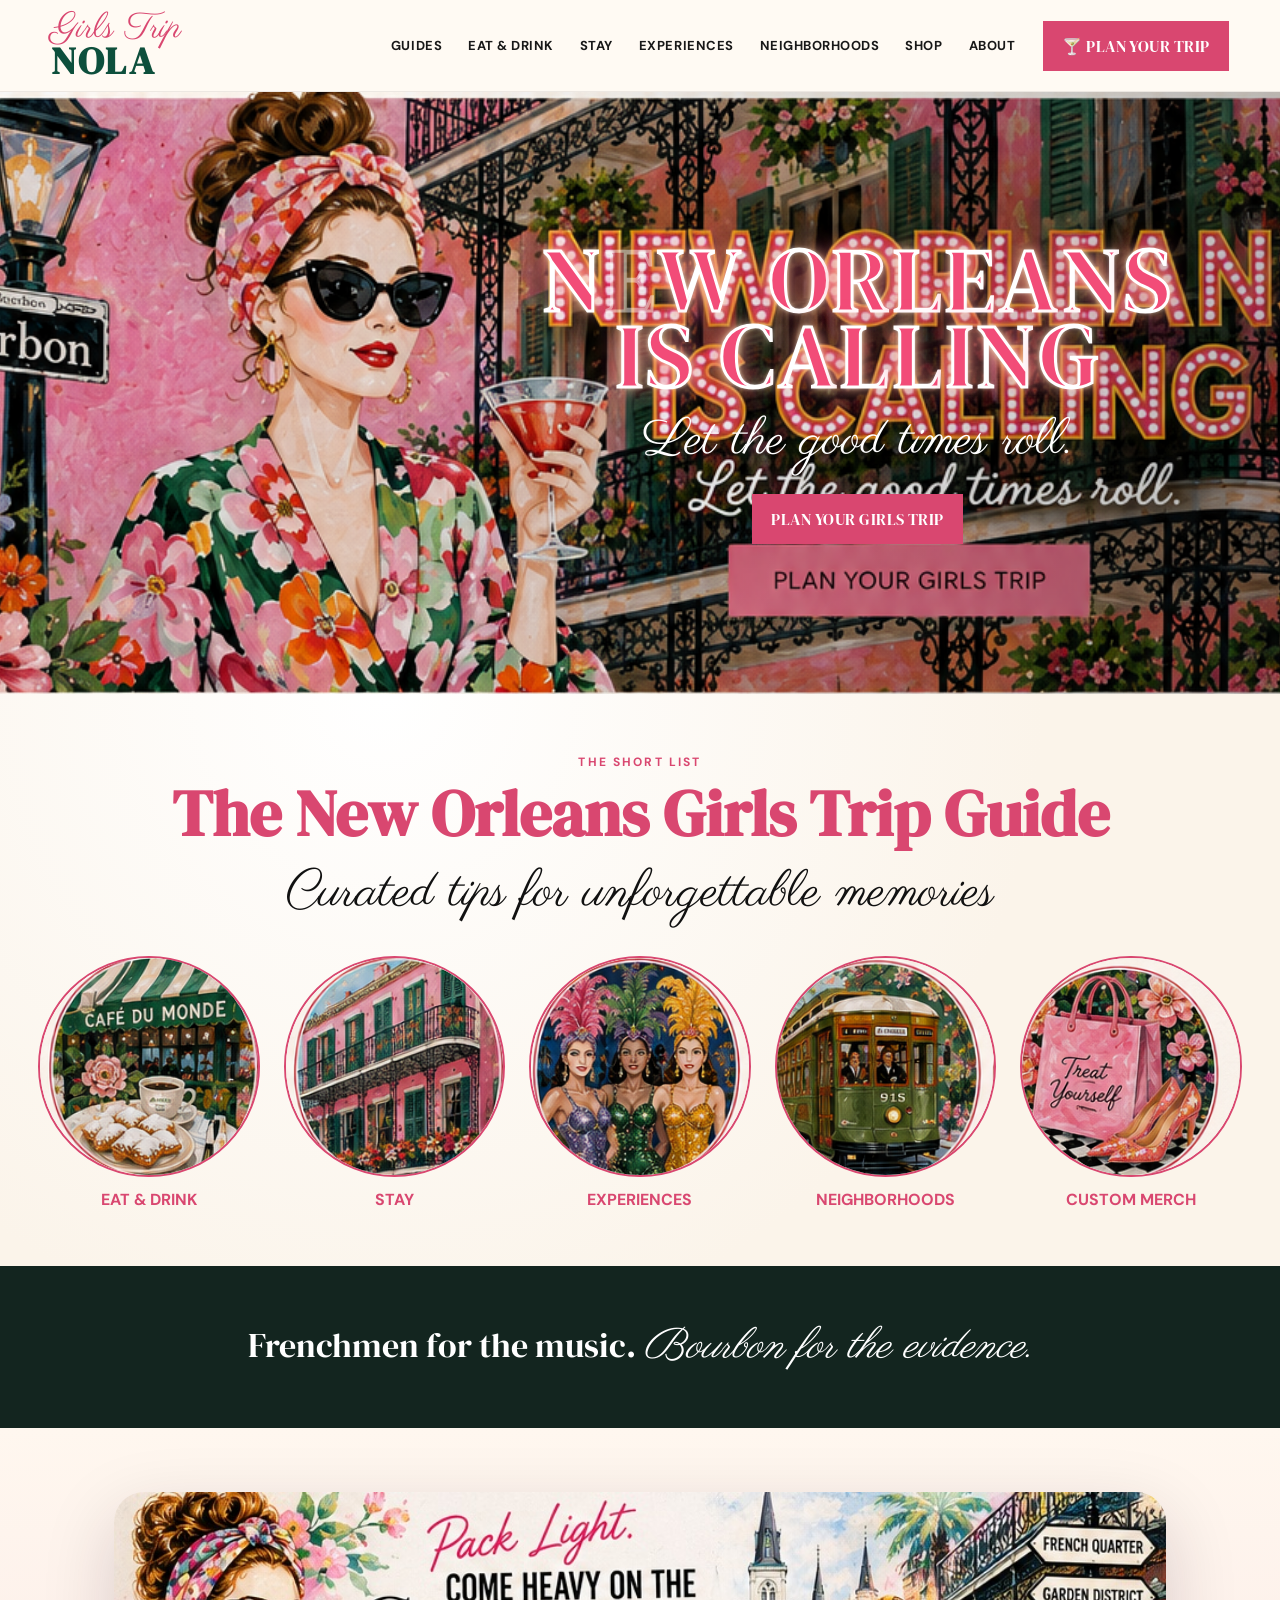
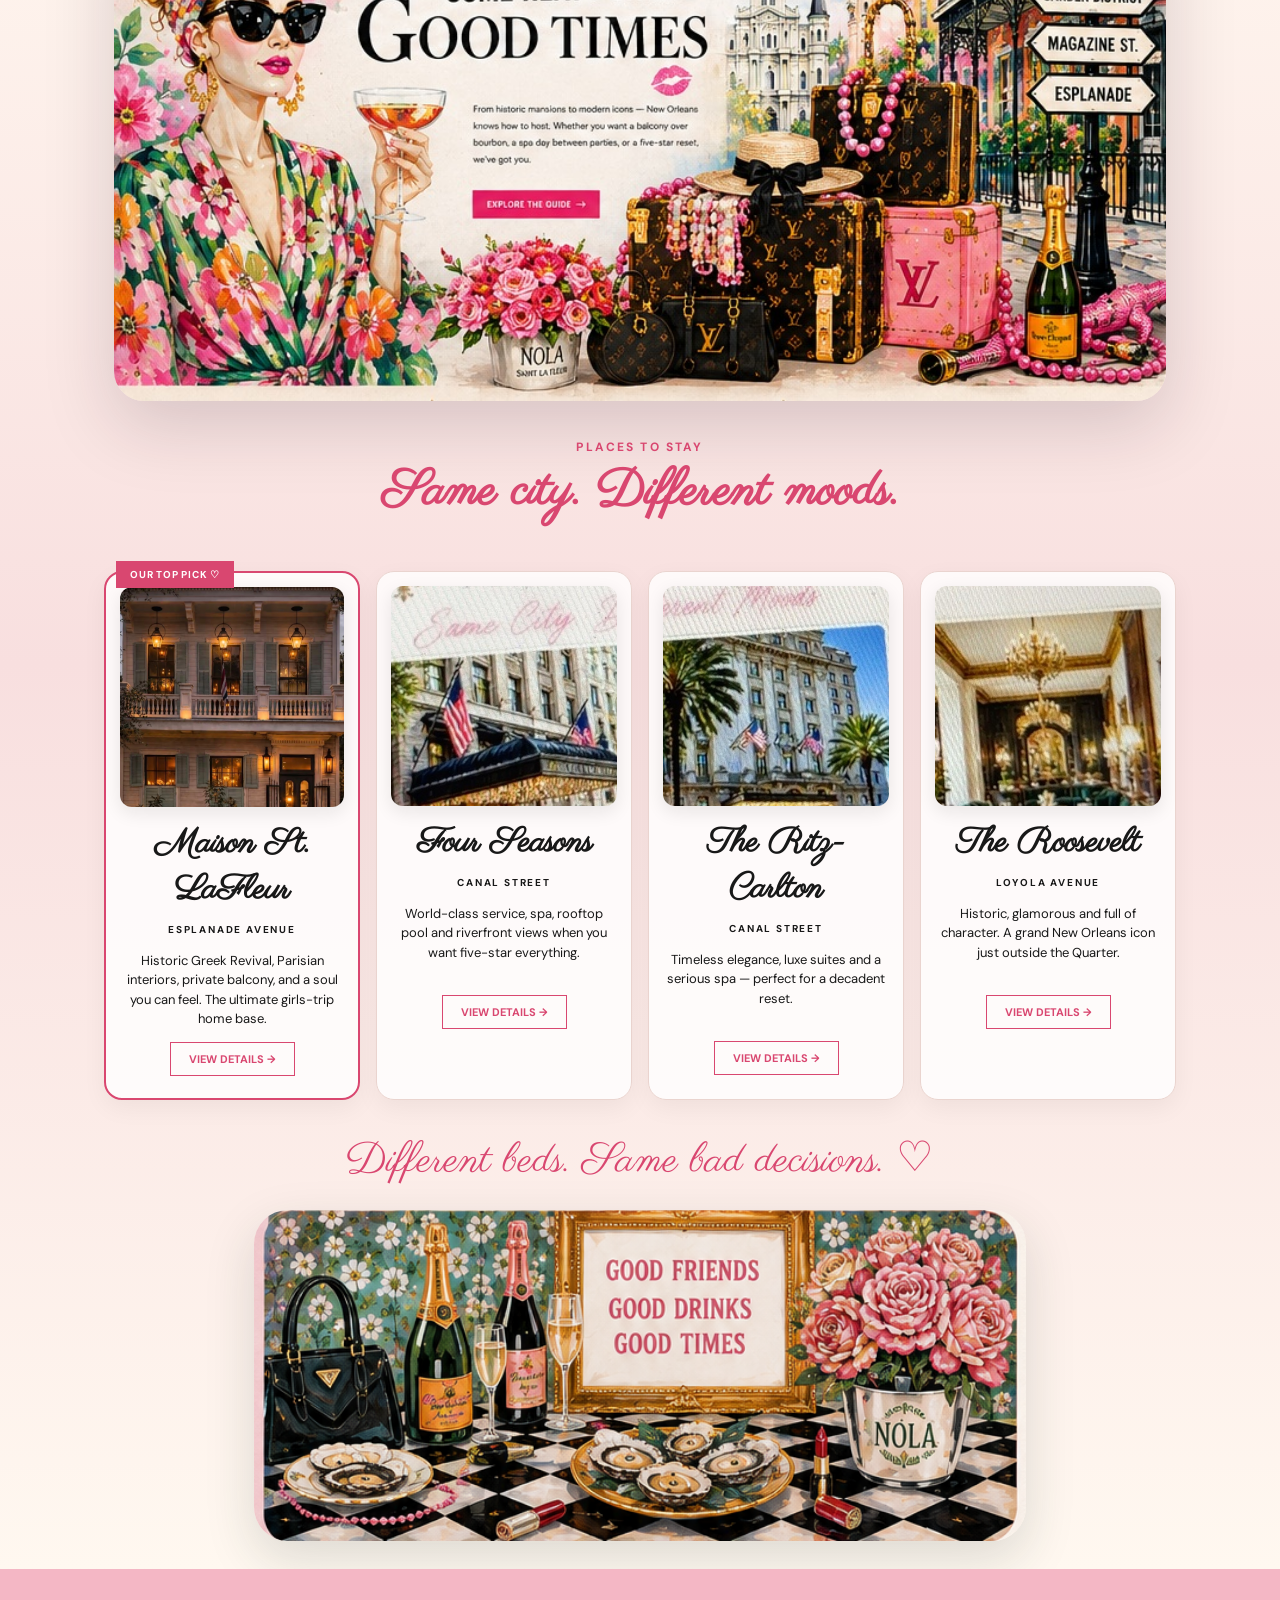
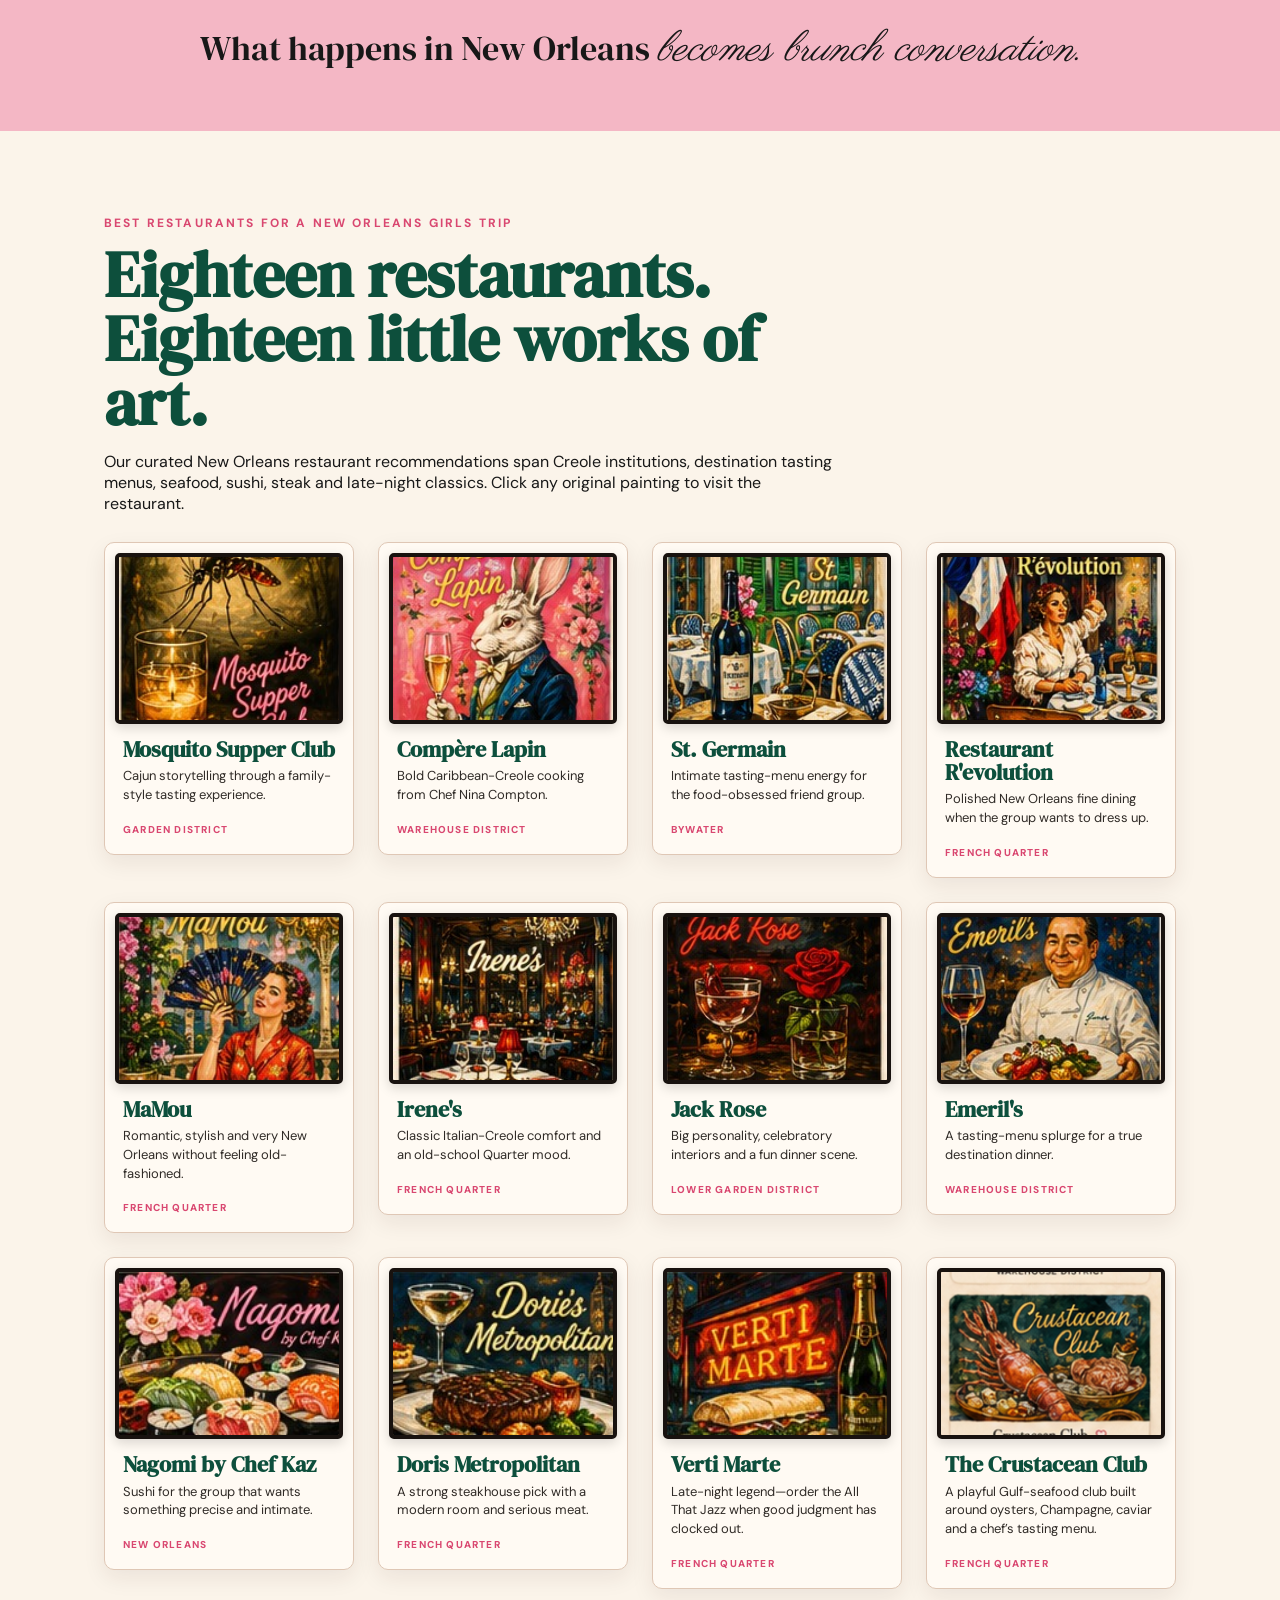
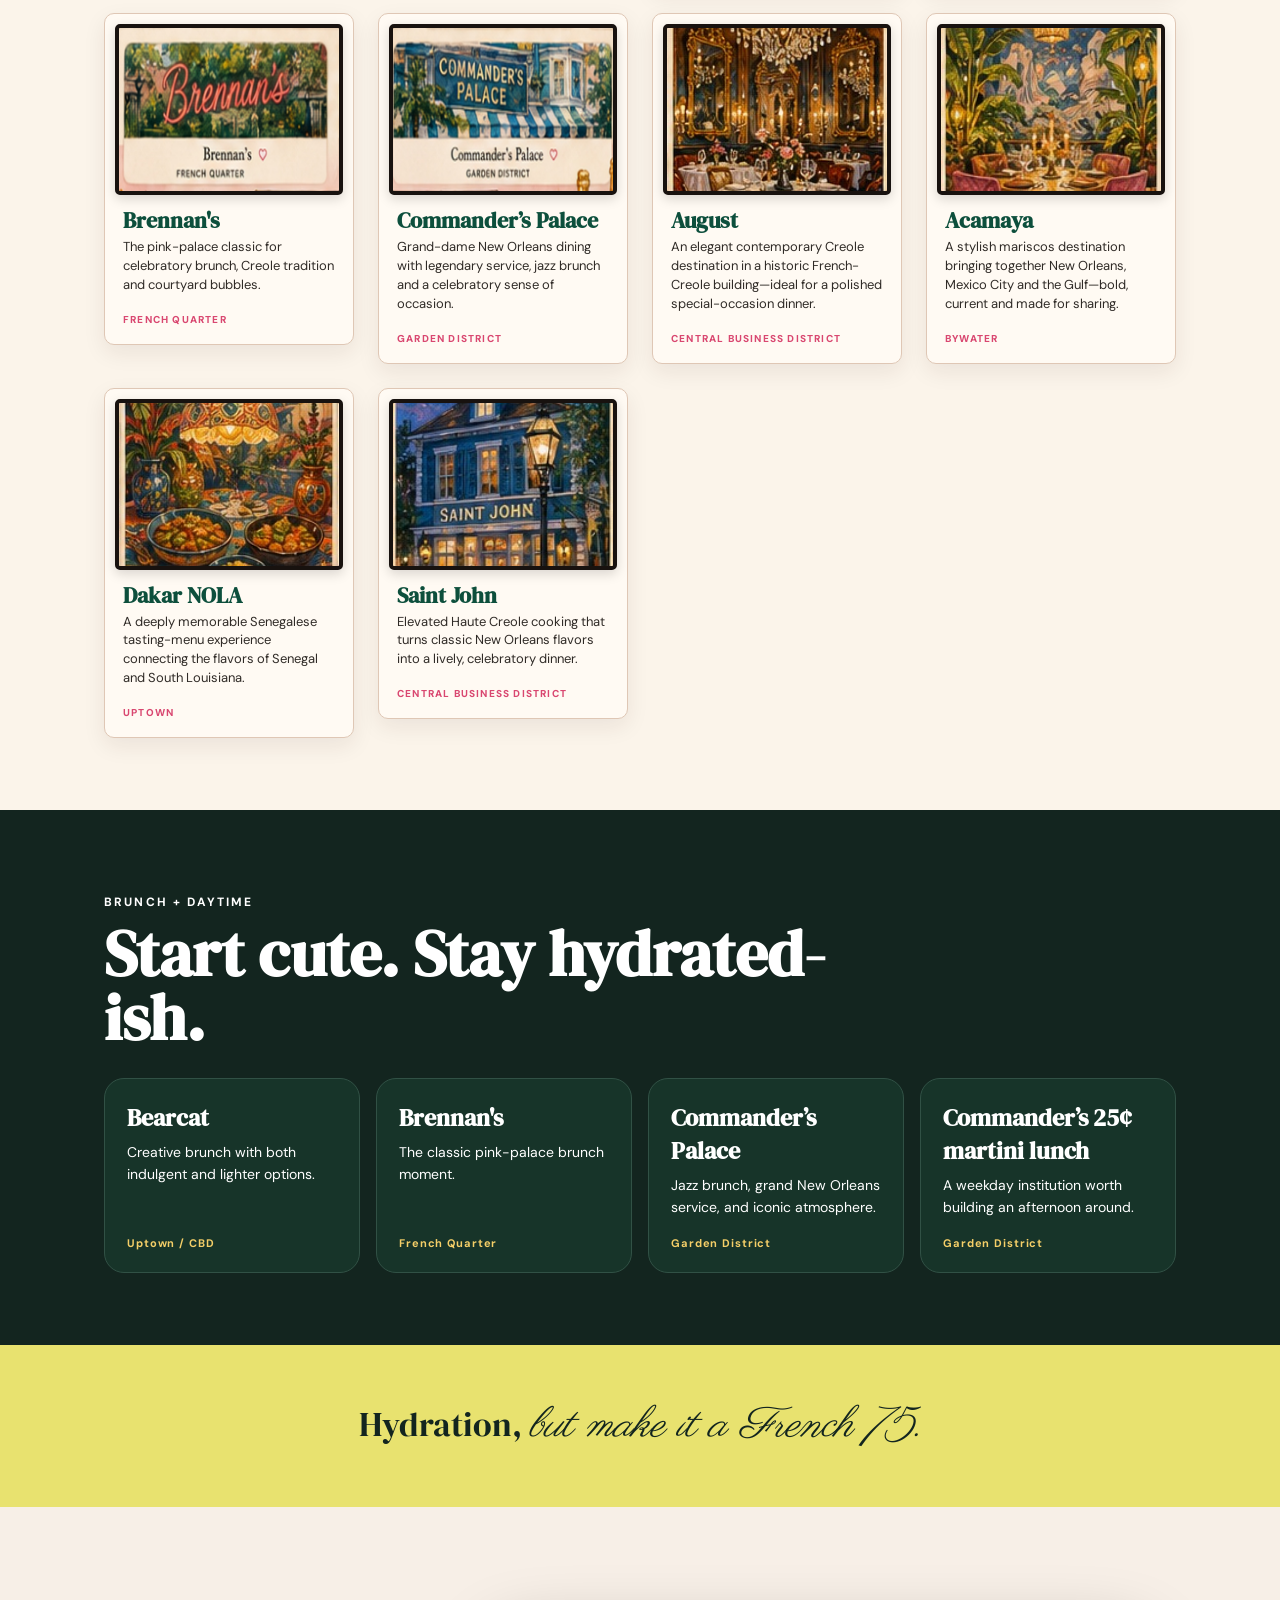
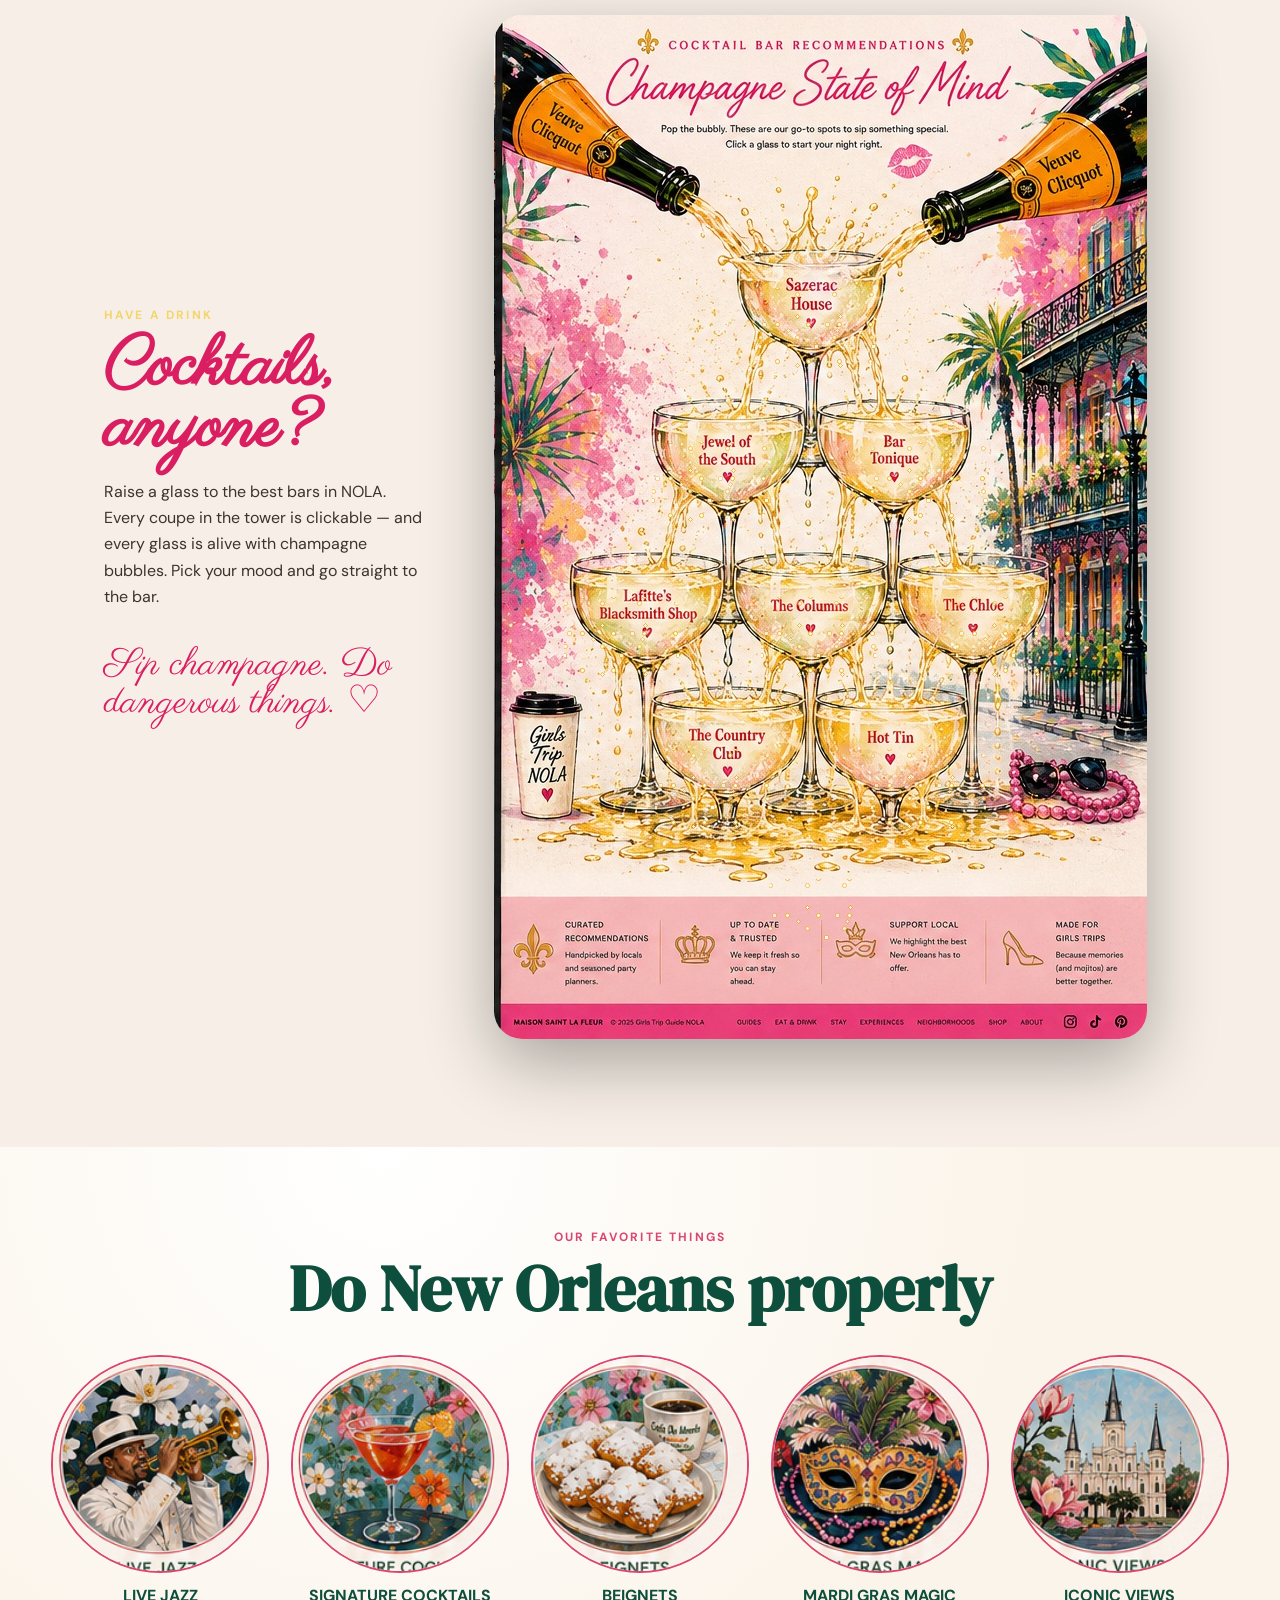
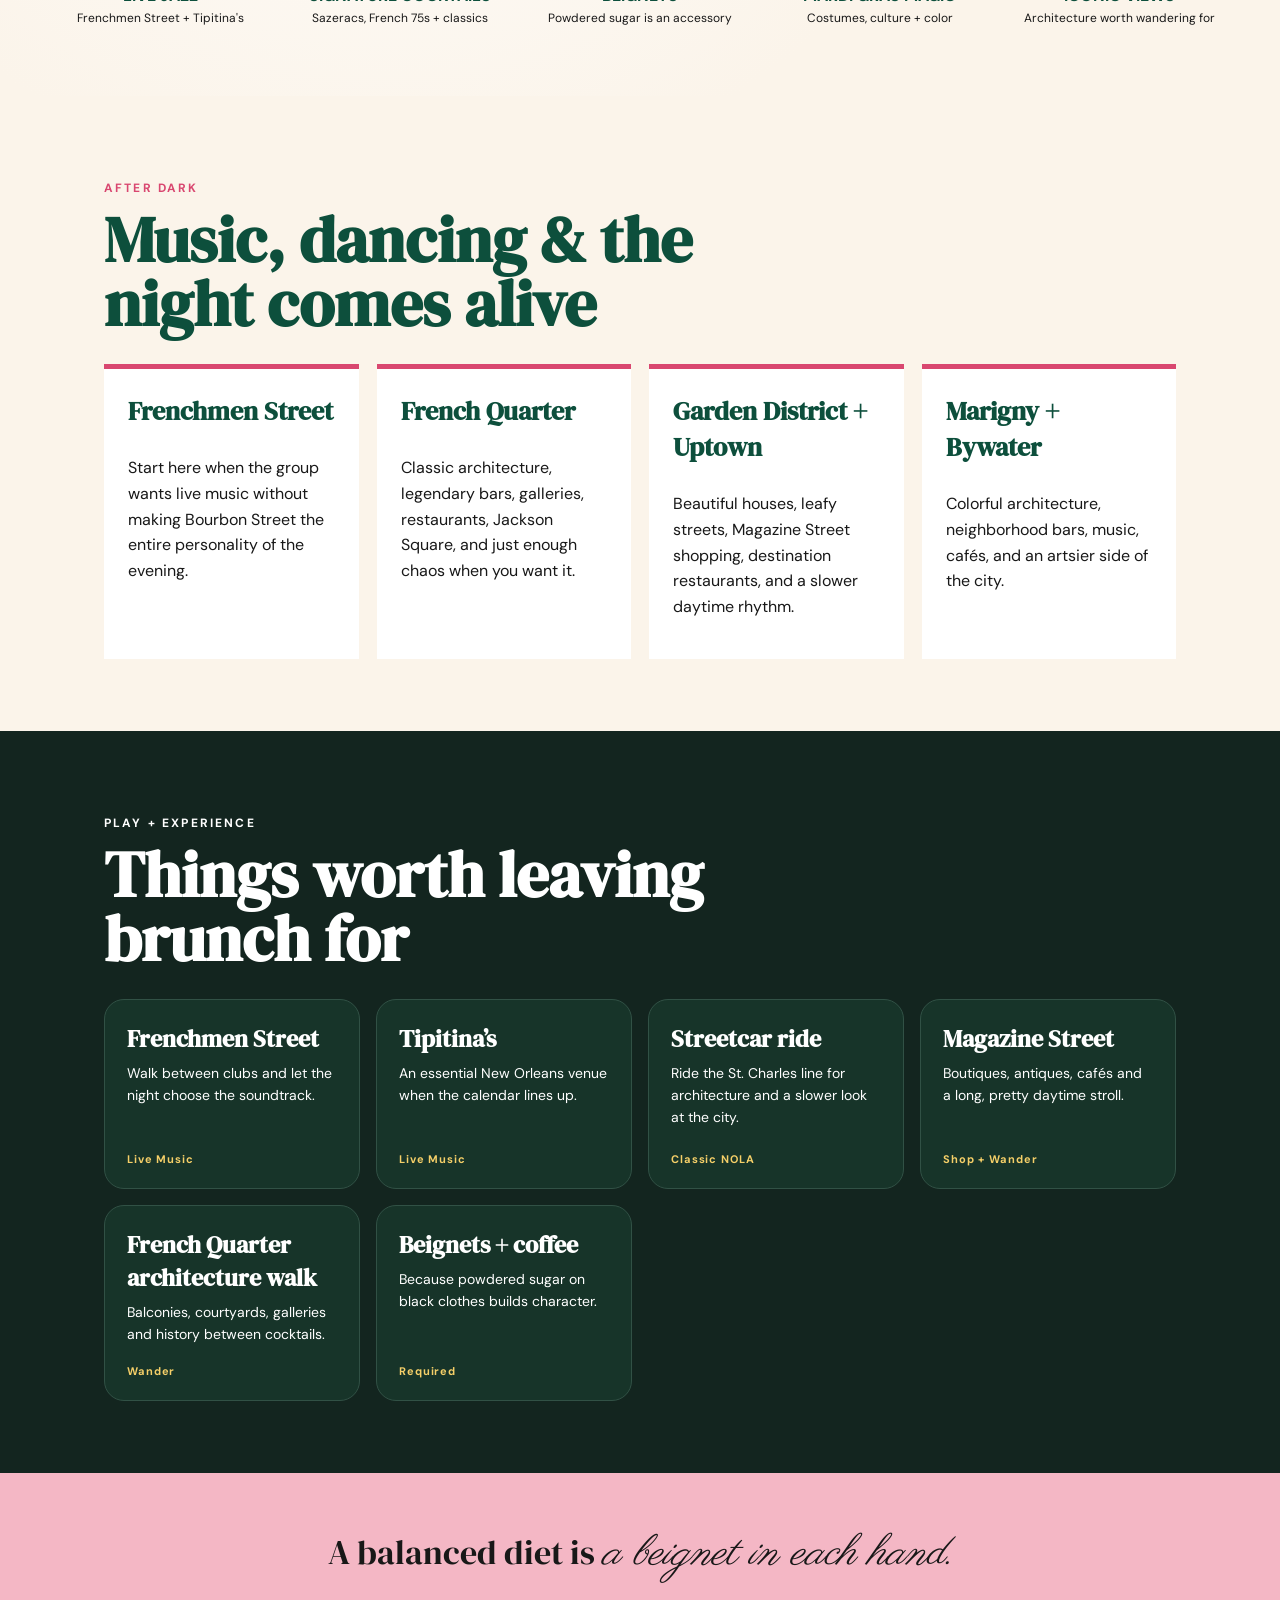
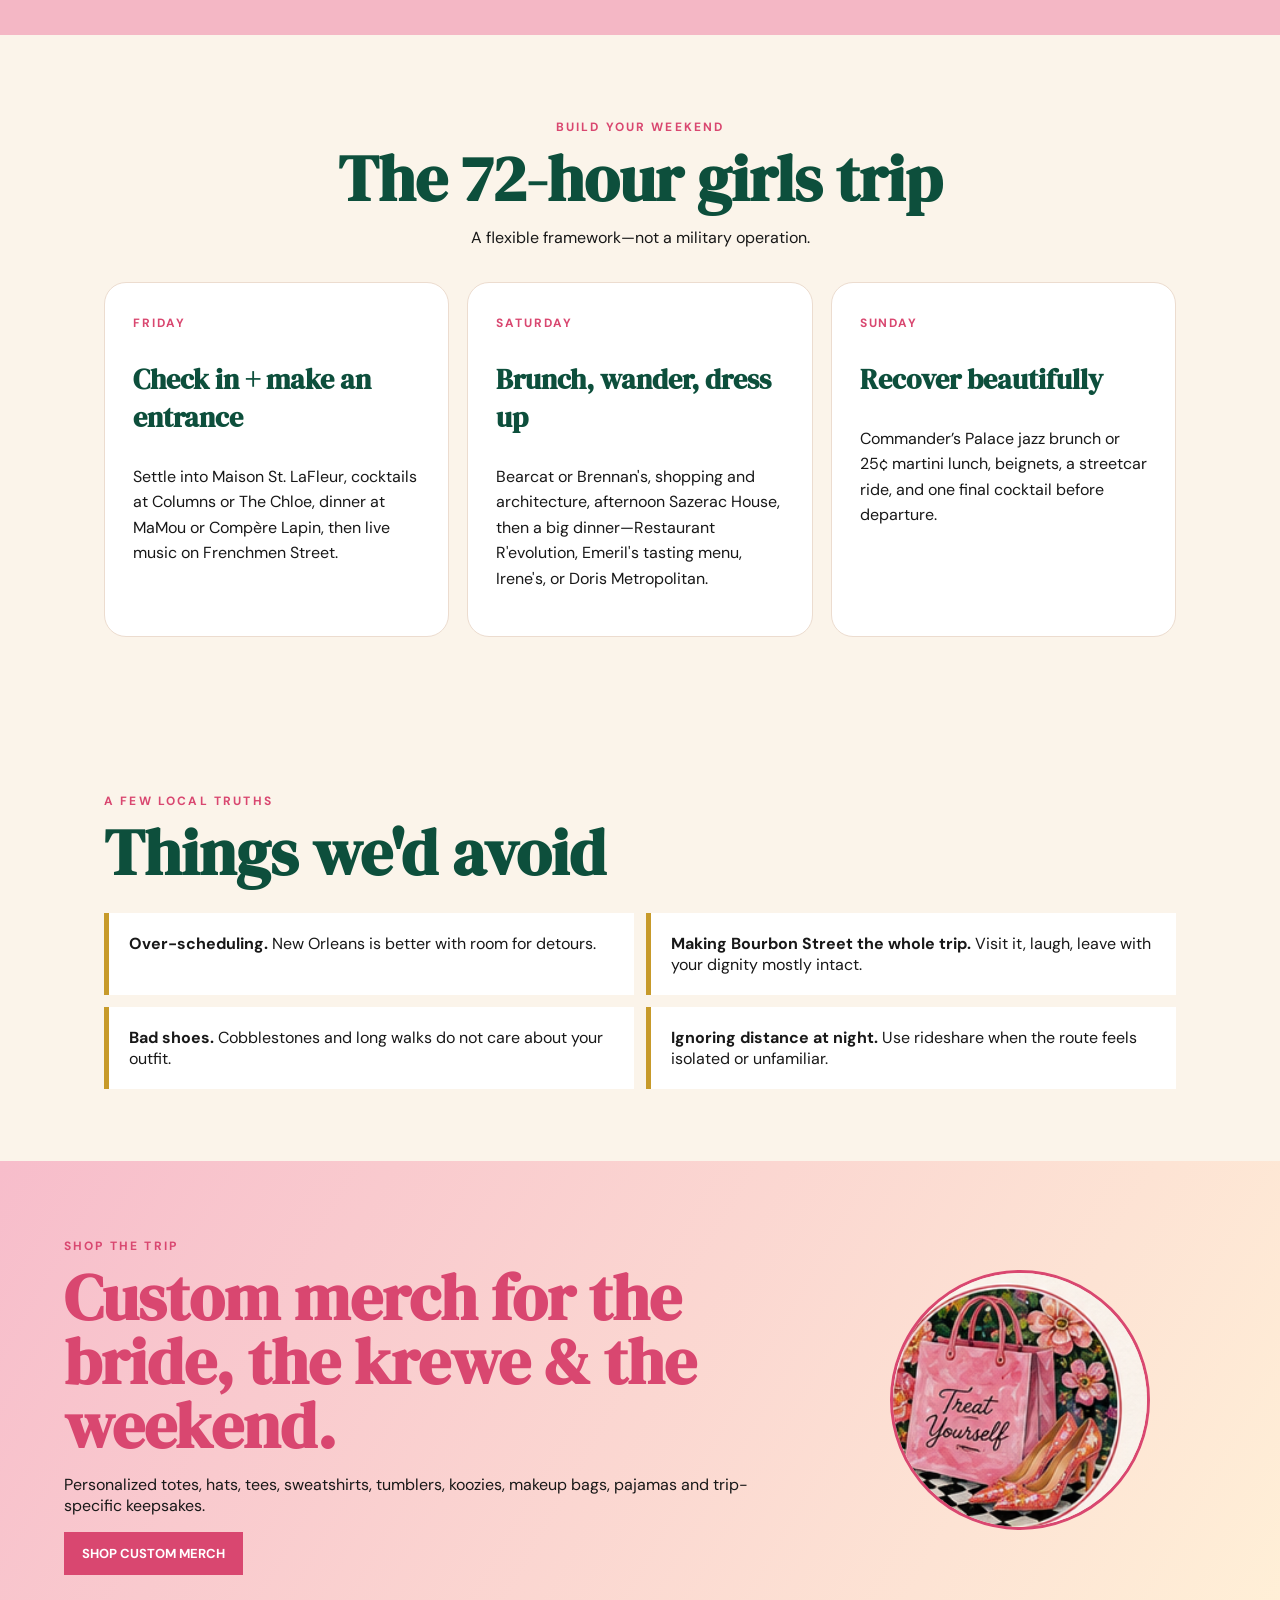
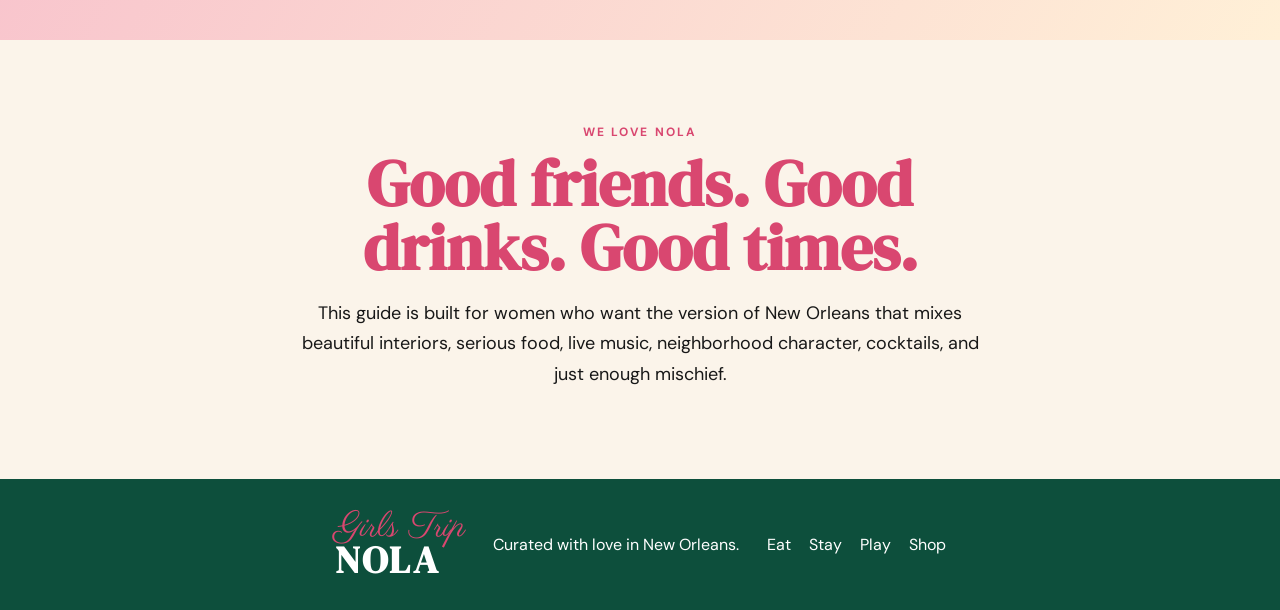
==== commit bc614f27: "Add files via upload" ====
--- a/index.html
+++ b/index.html
@@ -7,19 +7,21 @@
   <meta name="description" content="Plan the ultimate New Orleans girls trip with curated restaurants, cocktail bars, brunch, live music, neighborhoods, experiences and beautiful places to stay in NOLA." />
   <meta name="robots" content="index,follow,max-image-preview:large" />
   <meta name="theme-color" content="#f7efe7" />
+  <link rel="canonical" href="https://www.neworleansgirlstripguide.com/" />
+  <meta property="og:url" content="https://www.neworleansgirlstripguide.com/" />
   <meta property="og:type" content="website" />
   <meta property="og:site_name" content="Girls Trip NOLA" />
   <meta property="og:title" content="New Orleans Girls Trip Guide | Girls Trip NOLA" />
   <meta property="og:description" content="Curated New Orleans restaurants, cocktails, brunch, music, neighborhoods, experiences and stays for an unforgettable girls trip." />
-  <meta property="og:image" content="assets/hero-art.png" />
+  <meta property="og:image" content="https://www.neworleansgirlstripguide.com/assets/hero-art.png" />
   <meta name="twitter:card" content="summary_large_image" />
   <script type="application/ld+json">
-  {"@context":"https://schema.org","@type":"WebSite","name":"Girls Trip NOLA","alternateName":"New Orleans Girls Trip Guide","description":"A curated guide to New Orleans restaurants, cocktail bars, brunch, music, neighborhoods, experiences and places to stay for girls trips and bachelorette weekends."}
+  {"@context":"https://schema.org","@type":"WebSite","name":"Girls Trip NOLA","alternateName":"New Orleans Girls Trip Guide","url":"https://www.neworleansgirlstripguide.com/","description":"A curated guide to New Orleans restaurants, cocktail bars, brunch, music, neighborhoods, experiences and places to stay for girls trips and bachelorette weekends."}
   </script>
   <link rel="preconnect" href="https://fonts.googleapis.com">
   <link rel="preconnect" href="https://fonts.gstatic.com" crossorigin>
   <link href="https://fonts.googleapis.com/css2?family=DM+Sans:wght@400;500;600;700&family=DM+Serif+Display:ital@0;1&family=Parisienne&display=swap" rel="stylesheet">
-  <link rel="stylesheet" href="styles.css" />
+  <link rel="stylesheet" href="styles.css?v=12" />
 </head>
 <body>
 <header class="site-header">
@@ -92,37 +94,14 @@
 
   <section class="champagne-section">
     <div class="section-wrap champagne-layout">
-      <div class="champagne-copy"><p class="eyebrow gold">HAVE A DRINK</p><h2>Cocktails, anyone?</h2><p>Raise a glass to the best bars in NOLA. Every coupe in the tower is clickable — pick your mood and go straight to the bar.</p><p class="champagne-cheek">Sip champagne. Do dangerous things. ♡</p></div>
+      <div class="champagne-copy"><p class="eyebrow gold">HAVE A DRINK</p><h2>Cocktails, anyone?</h2><p>Raise a glass to the best bars in NOLA. Every coupe in the tower is clickable — and every glass is alive with champagne bubbles. Pick your mood and go straight to the bar.</p><p class="champagne-cheek">Sip champagne. Do dangerous things. ♡</p></div>
       <div class="tower-wrap animated-tower">
-        <img class="tower-art" src="assets/champagne-pop-art-v4.jpg" alt="Original pop-art champagne tower with bottles pouring continuously into overflowing coupe glasses">
-        <svg class="champagne-flow" viewBox="0 0 653 1024" preserveAspectRatio="none" aria-hidden="true">
-          <defs>
-            <filter id="goldGlowV4" x="-40%" y="-40%" width="180%" height="180%"><feGaussianBlur stdDeviation="1.8" result="b"/><feMerge><feMergeNode in="b"/><feMergeNode in="SourceGraphic"/></feMerge></filter>
-            <linearGradient id="champagneGold" x1="0" y1="0" x2="0" y2="1"><stop offset="0" stop-color="#fff7c7" stop-opacity=".92"/><stop offset=".35" stop-color="#f7c94d" stop-opacity=".82"/><stop offset="1" stop-color="#d99616" stop-opacity=".66"/></linearGradient>
-          </defs>
-          <g class="real-pour">
-            <path class="pour-core left-pour" d="M185 176 C213 185 245 205 273 229 C292 245 309 261 326 278"/>
-            <path class="pour-highlight left-pour" d="M188 178 C218 190 246 207 271 229 C292 247 307 262 325 279"/>
-            <path class="pour-core right-pour" d="M535 178 C509 188 480 204 452 224 C429 240 404 258 370 280"/>
-            <path class="pour-highlight right-pour" d="M532 181 C506 191 479 206 451 225 C427 242 402 259 371 280"/>
-            <path class="spill-core" d="M285 304 C282 329 271 350 259 371 C249 389 240 405 233 424"/>
-            <path class="spill-highlight" d="M286 304 C281 330 272 351 260 371 C250 389 241 406 234 424"/>
-            <path class="spill-core" d="M371 304 C374 329 384 350 396 371 C406 389 415 405 423 424"/>
-            <path class="spill-highlight" d="M370 304 C375 330 384 351 395 371 C406 389 414 406 422 424"/>
-            <path class="spill-core thin" d="M226 458 C220 484 205 508 188 531 C176 548 166 563 160 579"/>
-            <path class="spill-core thin" d="M283 458 C287 482 294 504 304 526 C311 542 317 559 321 578"/>
-            <path class="spill-core thin" d="M376 458 C372 482 365 504 355 526 C348 542 342 559 338 578"/>
-            <path class="spill-core thin" d="M430 458 C437 484 451 508 469 531 C481 548 491 563 498 579"/>
-            <g class="pour-drops">
-              <circle cx="238" cy="219" r="3"/><circle cx="257" cy="235" r="2"/><circle cx="420" cy="244" r="3"/><circle cx="444" cy="226" r="2"/>
-              <circle cx="247" cy="383" r="3"/><circle cx="411" cy="388" r="2.5"/><circle cx="199" cy="520" r="2.5"/><circle cx="459" cy="520" r="3"/>
-            </g>
-            <g class="glass-bubbles">
-              <circle cx="309" cy="289" r="3"/><circle cx="327" cy="273" r="2"/><circle cx="344" cy="291" r="2.5"/><circle cx="318" cy="316" r="2"/>
-              <circle cx="260" cy="433" r="2.5"/><circle cx="397" cy="433" r="2.5"/><circle cx="222" cy="586" r="2"/><circle cx="328" cy="584" r="2.5"/><circle cx="435" cy="586" r="2"/>
-            </g>
-          </g>
-        </svg>
+        <img class="tower-art" src="assets/champagne-pop-art-v4.jpg" alt="Original pop-art champagne tower with sparkling coupe glasses and animated champagne bubbles">
+        <div class="fizz-overlay" aria-hidden="true">
+          <div class="fizz-zone fz1"></div><div class="fizz-zone fz2"></div><div class="fizz-zone fz3"></div>
+          <div class="fizz-zone fz4"></div><div class="fizz-zone fz5"></div><div class="fizz-zone fz6"></div>
+          <div class="fizz-zone fz7"></div><div class="fizz-zone fz8"></div><div class="fizz-zone fz9"></div>
+        </div>
         <div class="glass-links" aria-label="Cocktail bar recommendations">
           <a class="glass-link g1" href="https://www.sazerachouse.com/visit/" target="_blank" rel="noopener"><span class="sr-only">Sazerac House</span></a>
           <a class="glass-link g2" href="https://www.jewelnola.com/" target="_blank" rel="noopener"><span class="sr-only">Jewel of the South</span></a>
@@ -198,5 +177,5 @@
 </main>
 
 <footer><div class="brand footer-brand"><span>Girls Trip</span><strong>NOLA</strong></div><p>Curated with love in New Orleans.</p><nav><a href="#eat">Eat</a><a href="#stay">Stay</a><a href="#experiences">Play</a><a href="shop.html">Shop</a></nav></footer>
-<script src="script.js"></script>
+<script src="script.js?v=12"></script>
 </body></html>
--- a/styles.css
+++ b/styles.css
@@ -128,3 +128,144 @@
 @keyframes dropFall{0%{opacity:0;transform:translateY(-7px) scale(.65)}25%{opacity:1}100%{opacity:0;transform:translateY(19px) scale(1)}}
 @keyframes fizz{0%{opacity:0;transform:translateY(8px) scale(.55)}30%{opacity:.95}100%{opacity:0;transform:translateY(-24px) scale(1.15)}}
 @media(prefers-reduced-motion:reduce){.pour-highlight,.spill-highlight,.pour-drops circle,.glass-bubbles circle{animation:none}}
+
+/* v10: bubbles-only champagne animation — no artificial pour lines */
+.fizz-overlay{position:absolute;inset:0;z-index:4;pointer-events:none;overflow:hidden}
+.fizz-zone{position:absolute;width:22%;height:10%;overflow:hidden;border-radius:45% 45% 52% 52%}
+.fizz-zone::before,.fizz-zone::after{content:"";position:absolute;inset:10% 8% 2%;background-image:radial-gradient(circle at center,rgba(255,255,238,.98) 0 1.3px,rgba(235,183,50,.78) 1.5px 2.4px,transparent 2.7px),radial-gradient(circle at center,rgba(255,249,205,.95) 0 1px,rgba(218,154,23,.65) 1.2px 2px,transparent 2.2px),radial-gradient(circle at center,rgba(255,255,245,.9) 0 1.5px,rgba(231,175,37,.6) 1.7px 2.6px,transparent 2.9px);background-size:31px 37px,43px 49px,57px 61px;background-position:3px 18px,17px 4px,29px 28px;animation:glassFizz 2.2s linear infinite;opacity:.95}
+.fizz-zone::after{background-size:37px 43px,49px 55px,63px 69px;background-position:20px 28px,5px 15px,37px 2px;animation-duration:2.85s;animation-delay:-1.1s;opacity:.72}
+@keyframes glassFizz{0%{transform:translateY(18px);opacity:0}15%{opacity:.9}80%{opacity:.8}100%{transform:translateY(-32px);opacity:0}}
+.fz1{left:38.7%;top:25.7%;width:22.5%;height:9.5%}
+.fz2{left:22.5%;top:40.7%;width:21.5%;height:9.8%}
+.fz3{left:56.0%;top:40.7%;width:21.5%;height:9.8%}
+.fz4{left:9.0%;top:55.8%;width:21%;height:9.5%}
+.fz5{left:39.2%;top:55.8%;width:21%;height:9.5%}
+.fz6{left:69.0%;top:55.8%;width:21%;height:9.5%}
+.fz7{left:23.0%;top:70.7%;width:21%;height:9.4%}
+.fz8{left:56.0%;top:70.7%;width:21%;height:9.4%}
+.fz9{left:40.5%;top:83.5%;width:19%;height:8%}
+@media(prefers-reduced-motion:reduce){.fizz-zone::before,.fizz-zone::after{animation:none;opacity:.55}}
+
+/* v10 local shopping guide */
+.shopping-edit-grid{display:grid;grid-template-columns:repeat(4,minmax(0,1fr));gap:18px;margin:38px 0 70px}
+.shopping-edit-card{background:#fffaf3;border:1px solid #e3c7b5;border-radius:18px;padding:26px 22px;min-height:245px;display:flex;flex-direction:column;box-shadow:0 9px 25px rgba(48,31,22,.07);transition:.22s}
+.shopping-edit-card:hover{transform:translateY(-6px);box-shadow:0 18px 40px rgba(48,31,22,.13)}
+.shopping-edit-card span{font-size:10px;font-weight:800;letter-spacing:.13em;color:var(--pink)}
+.shopping-edit-card h3{font-family:'DM Serif Display',serif;font-size:28px;color:var(--emerald);margin:12px 0 10px;line-height:1}
+.shopping-edit-card p{font-size:14px;line-height:1.55;color:#443b35;flex:1}.shopping-edit-card b{font-size:11px;letter-spacing:.08em;color:var(--pink);text-transform:uppercase;margin-top:18px}
+.shopping-route{background:#143f3b;color:#fff;padding:68px 0;margin:20px 0 70px}.shopping-route h2{font-family:'DM Serif Display',serif;font-size:48px;margin:8px 0 14px}.shopping-route p:last-child{max-width:760px;line-height:1.7}
+@media(max-width:900px){.shopping-edit-grid{grid-template-columns:repeat(2,1fr)}}
+@media(max-width:560px){.shopping-edit-grid{grid-template-columns:1fr}.shopping-edit-card{min-height:0}.shopping-route h2{font-size:38px}}
+
+/* v12 iPhone / mobile polish */
+html,body{width:100%;max-width:100%;overflow-x:hidden;-webkit-text-size-adjust:100%}
+body{-webkit-font-smoothing:antialiased;text-rendering:optimizeLegibility}
+a,button{touch-action:manipulation}
+
+@media(max-width:700px){
+  .site-header{height:74px;min-height:74px;padding:8px 16px;gap:10px;position:sticky;top:0;align-items:center}
+  .site-header .brand{width:auto;min-width:0;flex:0 1 auto}
+  .site-header .brand span{font-size:25px;line-height:.82}
+  .site-header .brand strong{font-size:27px;line-height:.85;letter-spacing:.06em}
+  .menu-toggle{display:flex;align-items:center;justify-content:center;margin-left:auto;width:44px;height:44px;border-radius:50%;font-size:24px;line-height:1;color:var(--emerald);background:#fff7ef;border:1px solid rgba(13,79,60,.18);position:relative;z-index:33}
+  .menu-toggle:focus-visible{outline:3px solid rgba(217,71,112,.3);outline-offset:2px}
+  .site-header nav{display:flex;position:absolute;left:12px;right:12px;top:68px;margin:0;padding:10px;background:rgba(255,250,243,.985);border:1px solid rgba(13,79,60,.12);border-radius:18px;box-shadow:0 18px 45px rgba(19,37,31,.16);flex-direction:column;gap:0;opacity:0;visibility:hidden;transform:translateY(-8px);pointer-events:none;transition:opacity .18s ease,transform .18s ease,visibility .18s ease;max-height:calc(100dvh - 90px);overflow:auto;z-index:32}
+  .site-header.menu-open nav{opacity:1;visibility:visible;transform:translateY(0);pointer-events:auto}
+  .site-header nav a{display:flex;align-items:center;min-height:48px;padding:10px 13px;border-radius:12px;font-size:14px;letter-spacing:.02em}
+  .site-header nav a+ a{border-top:1px solid rgba(0,0,0,.05)}
+  .site-header nav a:active{background:#f8e6e8}
+  .plan-btn{display:none}
+
+  .hero{min-height:0}
+  .hero>img{height:min(122vw,540px);min-height:390px;object-position:40% center}
+  .hero-overlay{padding:0 18px 32px;justify-content:flex-end;align-items:center;background:linear-gradient(0deg,rgba(12,18,15,.58) 0%,rgba(12,18,15,.18) 46%,transparent 72%)}
+  .marquee{font-size:clamp(45px,13vw,64px);line-height:.88;-webkit-text-stroke:1px #fff;text-wrap:balance}
+  .script{font-size:clamp(31px,9.5vw,41px);margin:10px 0 14px;line-height:1.05}
+  .hero-btn{width:min(88vw,340px);min-height:48px;display:flex;align-items:center;justify-content:center;border-radius:3px;font-size:15px}
+
+  .guide-intro{padding:42px 20px 46px}
+  .guide-intro h1,.section-heading h2,.feature-copy h2,.about h2,.shop-tease h2,.shop-hero h1,.custom-form h2{font-size:clamp(35px,10.5vw,48px);line-height:.98;text-wrap:balance}
+  .section-heading{margin-bottom:22px}
+  .section-heading p,.guide-intro>p,.about p:last-child{font-size:15px;line-height:1.6}
+  .eyebrow{font-size:10px;letter-spacing:.15em}
+  .section-wrap{padding:48px 20px}
+  .cheeky-band{padding:16px 20px;font-size:22px;line-height:1.25}
+
+  .circle-grid{gap:22px;margin-top:24px}
+  .circle-card{width:100%;max-width:300px}
+  .circle-card span{font-size:14px}
+
+  .stay-showcase{overflow:hidden}
+  .stay-hero{display:block;padding:34px 16px 18px}
+  .pop-art-hero{padding:34px 14px 20px!important}
+  .pop-art-hero .luggage-scene img{width:100%;border-radius:18px;box-shadow:0 14px 36px rgba(43,18,34,.14)}
+  .stay-grid{grid-template-columns:1fr!important;gap:16px!important;padding-left:18px!important;padding-right:18px!important}
+  .stay-card{width:100%;max-width:480px;margin-inline:auto}
+  .stay-card-photo{height:auto!important;aspect-ratio:4/3;object-fit:cover}
+  .stay-cheek{padding-left:20px;padding-right:20px;text-align:center}
+  .feature-art.moved-art{padding-left:18px;padding-right:18px}
+
+  #restaurantCards.restaurant-art-grid,#restaurantCards{grid-template-columns:1fr;gap:18px}
+  .restaurant-painting{max-width:480px;width:100%;margin-inline:auto;border-radius:14px;padding:9px 9px 15px}
+  .restaurant-painting::after{display:none}
+  .painting-frame{aspect-ratio:1.12/1;border-width:3px}
+  .painting-caption{padding:13px 7px 2px}
+  .painting-caption h3{font-size:26px;line-height:1.02}
+  .painting-caption p{font-size:14px;line-height:1.5;margin-bottom:10px}
+  .painting-caption span{font-size:10px}
+
+  .cards,.dark-cards{grid-template-columns:1fr!important;gap:14px}
+  .card{min-height:0;border-radius:18px;padding:20px}
+  .card h3{font-size:25px}
+  .card p{font-size:14px}
+
+  .champagne-section{overflow:hidden}
+  .champagne-layout{display:flex;flex-direction:column;gap:22px;padding:48px 14px!important}
+  .champagne-copy{padding:0 8px;text-align:center}
+  .champagne-copy h2{font-size:clamp(42px,12vw,58px);line-height:.94}
+  .champagne-copy p{font-size:15px;line-height:1.6}
+  .animated-tower{width:100%;max-width:480px;margin:0 auto;aspect-ratio:653/1024;min-height:0}
+  .tower-art{width:100%;height:100%;object-fit:contain;border-radius:18px}
+  .glass-link{min-width:38px;min-height:38px}
+
+  .favorite-row{grid-template-columns:repeat(2,minmax(0,1fr));gap:18px 14px}
+  .favorite-row>div:last-child{grid-column:1/-1;width:50%;max-width:170px;justify-self:center}
+  .favorite-row b{font-size:13px}.favorite-row span{font-size:11px;line-height:1.4}
+  .neighborhood-grid,.timeline,.truth-grid{grid-template-columns:1fr;gap:13px}
+  .neighborhood-grid article,.timeline article{padding:21px;border-radius:16px}
+  .neighborhood-grid h3,.timeline h3{font-size:27px;margin-bottom:10px}
+
+  .shop-tease{grid-template-columns:1fr;padding:48px 20px;text-align:center;gap:28px}
+  .shop-tease img{order:-1;width:min(62vw,240px)}
+  .shop-tease .btn{width:100%;max-width:340px;min-height:48px;display:flex;align-items:center;justify-content:center;margin:18px auto 0}
+  .about{padding-left:22px;padding-right:22px}
+  footer{padding:30px 22px;flex-direction:column;text-align:center;gap:15px}
+  footer nav{gap:8px;flex-wrap:wrap;justify-content:center}
+  footer nav a{padding:10px 12px;min-height:44px;display:flex;align-items:center}
+
+  .shop-hero{grid-template-columns:1fr;padding:48px 20px;gap:28px;text-align:center;min-height:0}
+  .shop-hero img{max-width:min(78vw,330px);justify-self:center}
+  .product-grid,.shopping-edit-grid{grid-template-columns:1fr!important;gap:14px}
+  .shopping-edit-grid{margin:28px 0 50px}
+  .shopping-edit-card{padding:22px 20px;border-radius:16px}
+  .shopping-route{padding:48px 0;margin:10px 0 50px}
+  .shopping-route .section-wrap{padding-top:0;padding-bottom:0}
+  .shopping-route h2{font-size:38px;line-height:1}
+  .custom-form{margin:14px 14px 55px;padding:22px!important;gap:28px}
+  .custom-form input,.custom-form select,.custom-form textarea{font-size:16px;min-height:48px}
+}
+
+@media(max-width:390px){
+  .site-header{padding-left:12px;padding-right:12px}
+  .site-header .brand span{font-size:22px}.site-header .brand strong{font-size:24px}
+  .hero>img{height:128vw;min-height:375px}
+  .marquee{font-size:12.3vw}
+  .section-wrap{padding-left:17px;padding-right:17px}
+  .painting-caption h3{font-size:24px}
+  .favorite-row{gap:14px 10px}
+}
+
+@media(prefers-reduced-motion:reduce){
+  html{scroll-behavior:auto}
+  *,*::before,*::after{scroll-behavior:auto!important;transition-duration:.01ms!important;animation-duration:.01ms!important;animation-iteration-count:1!important}
+}
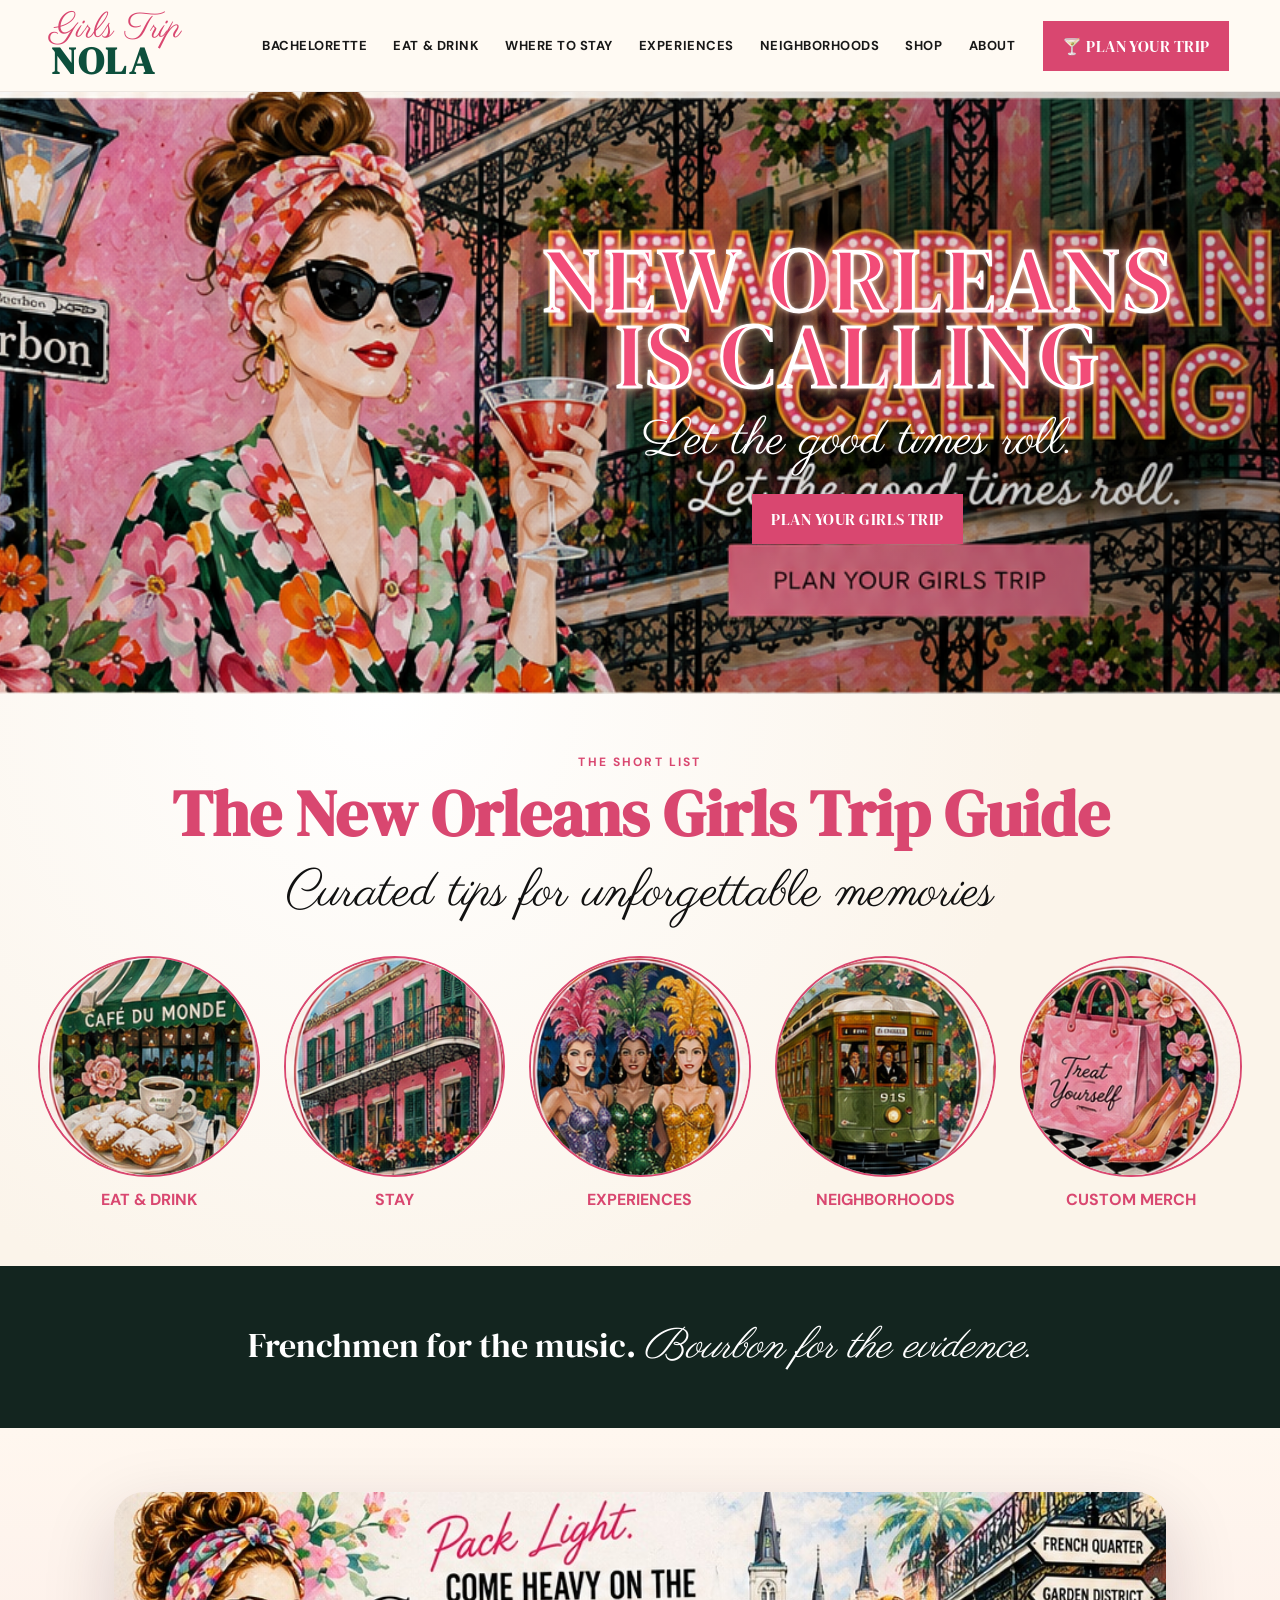
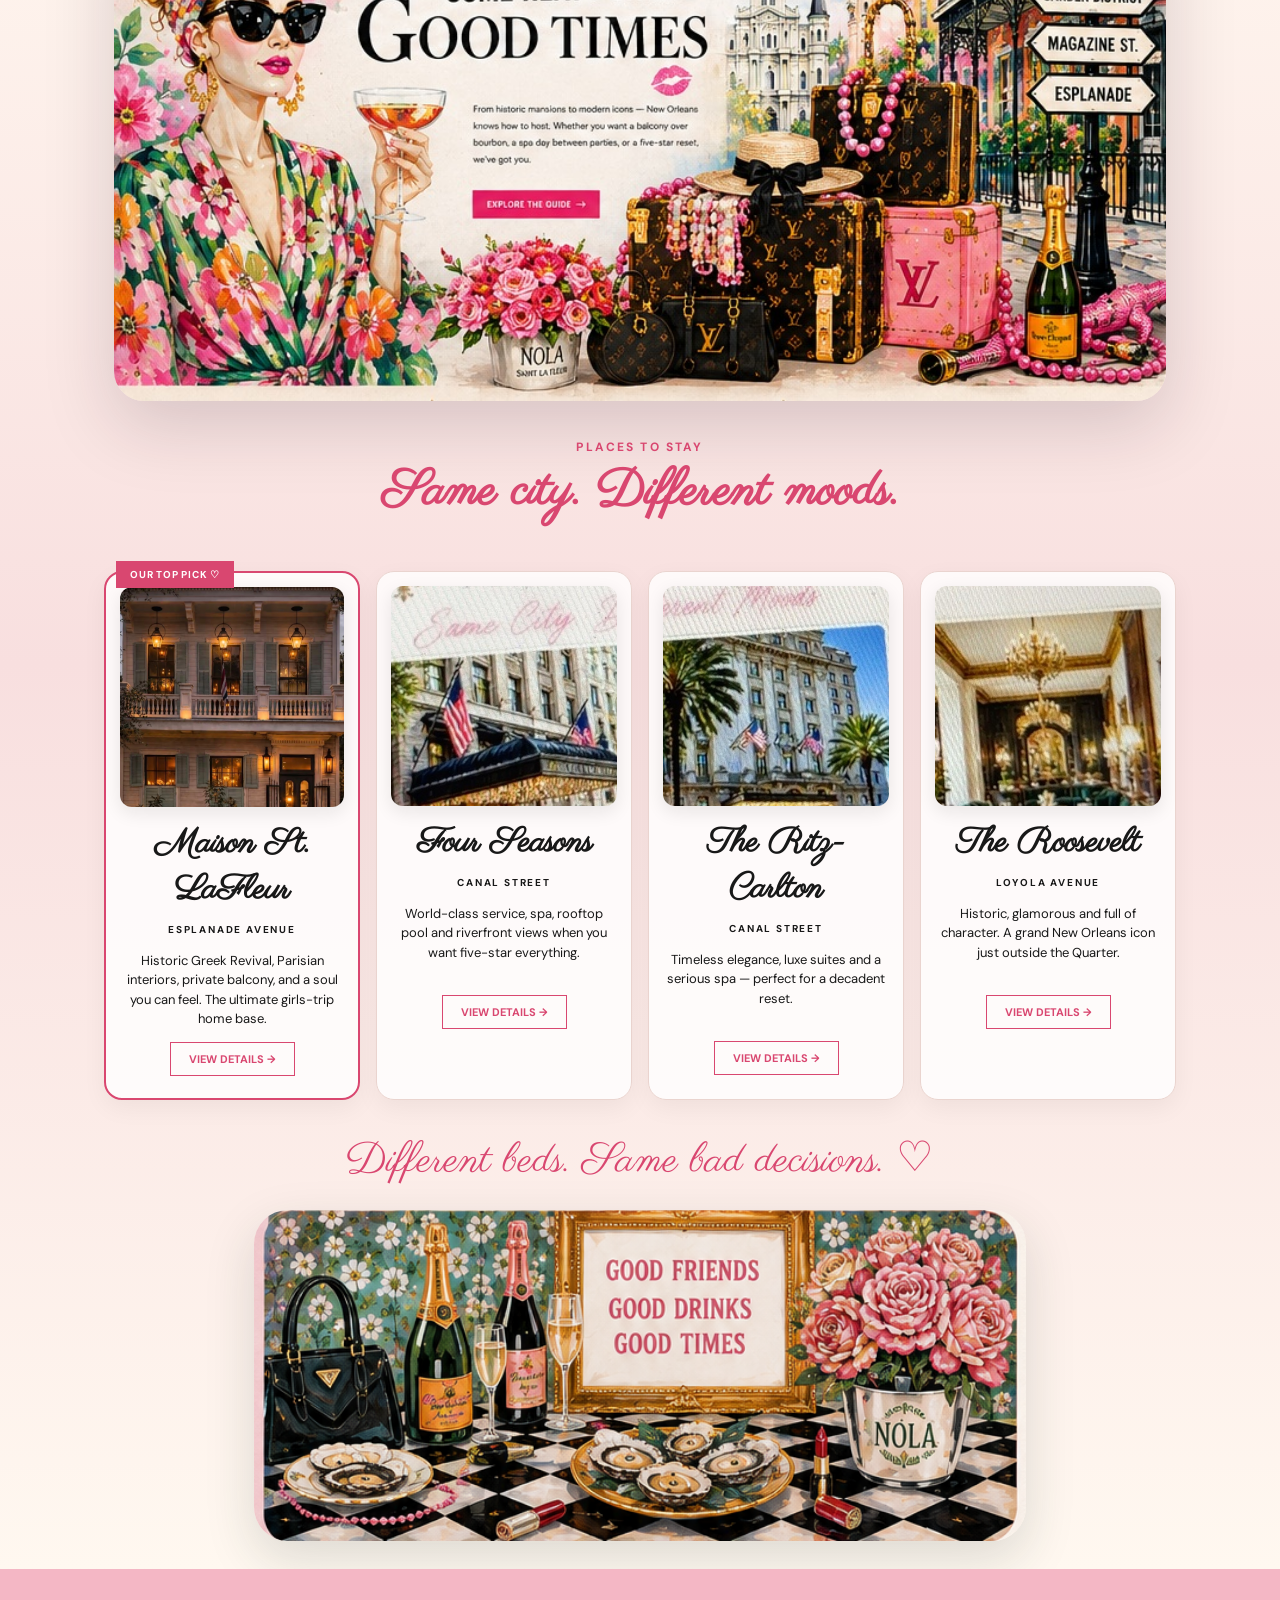
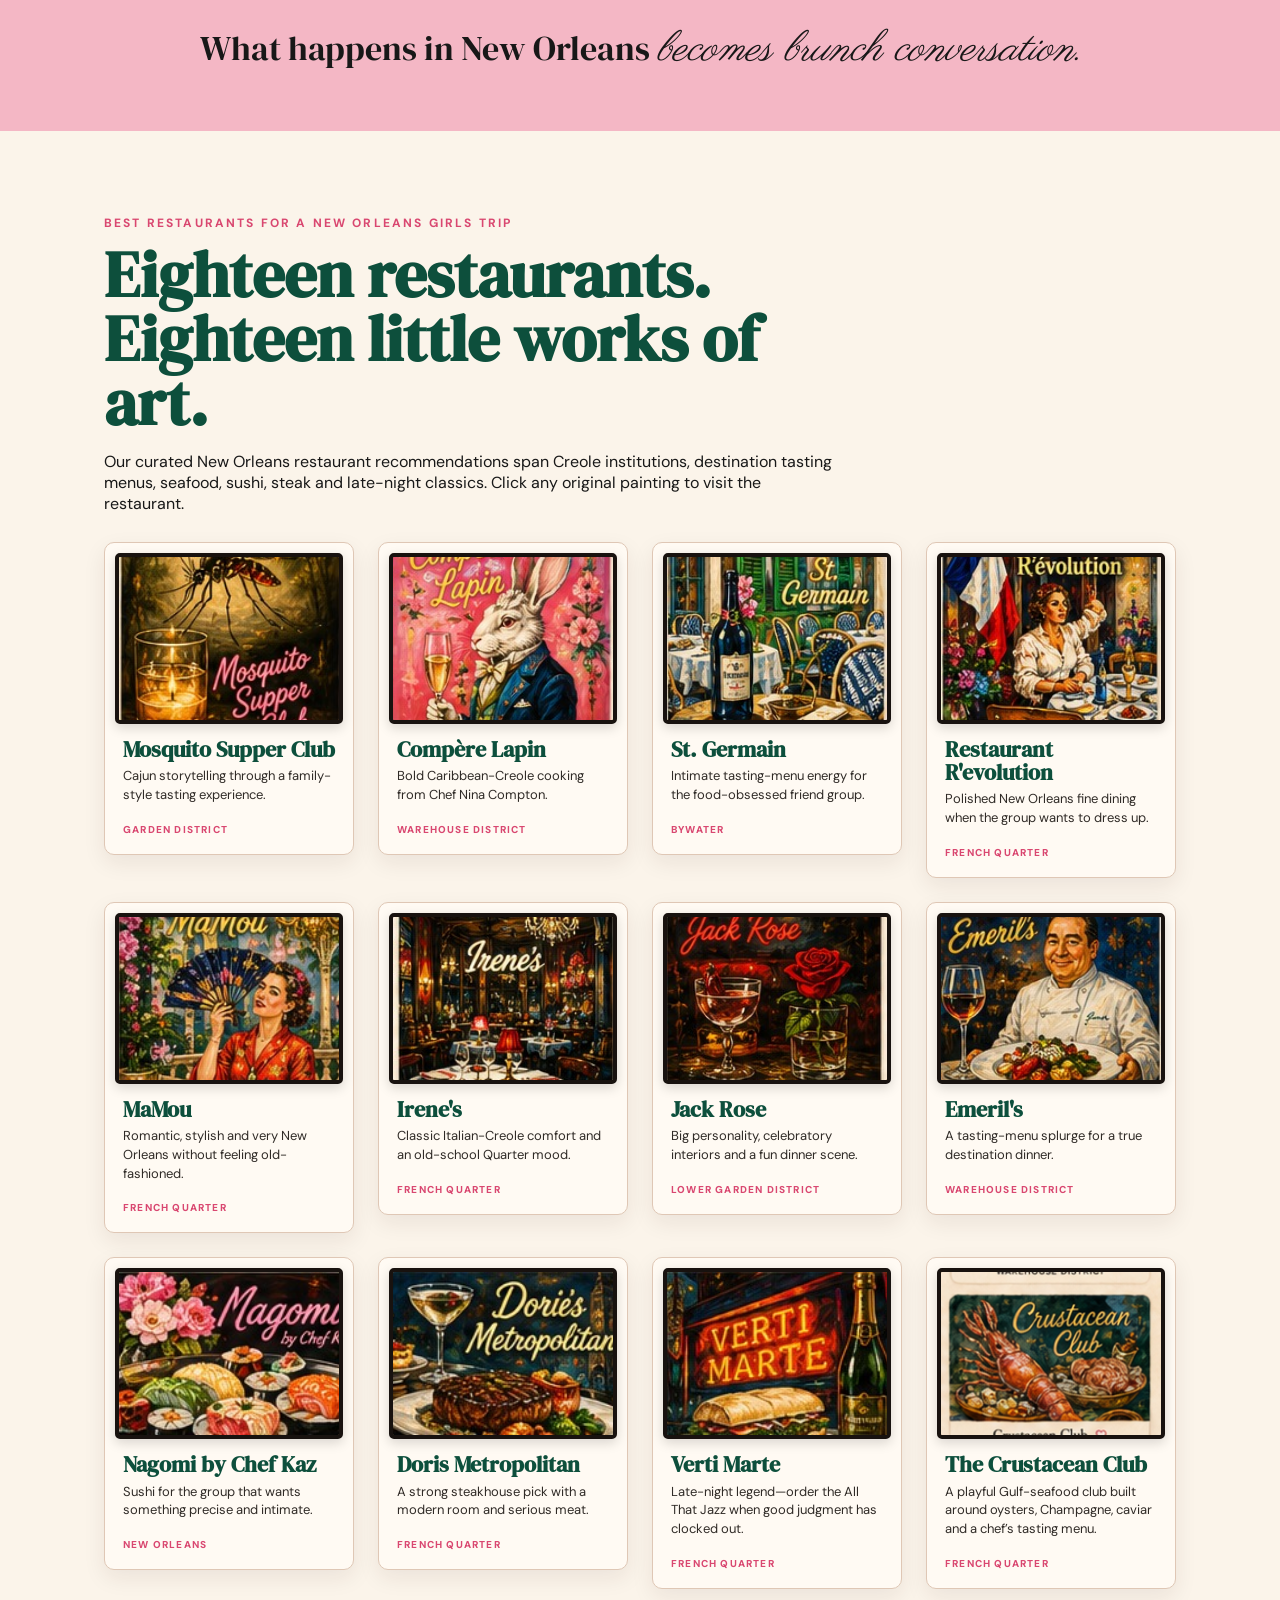
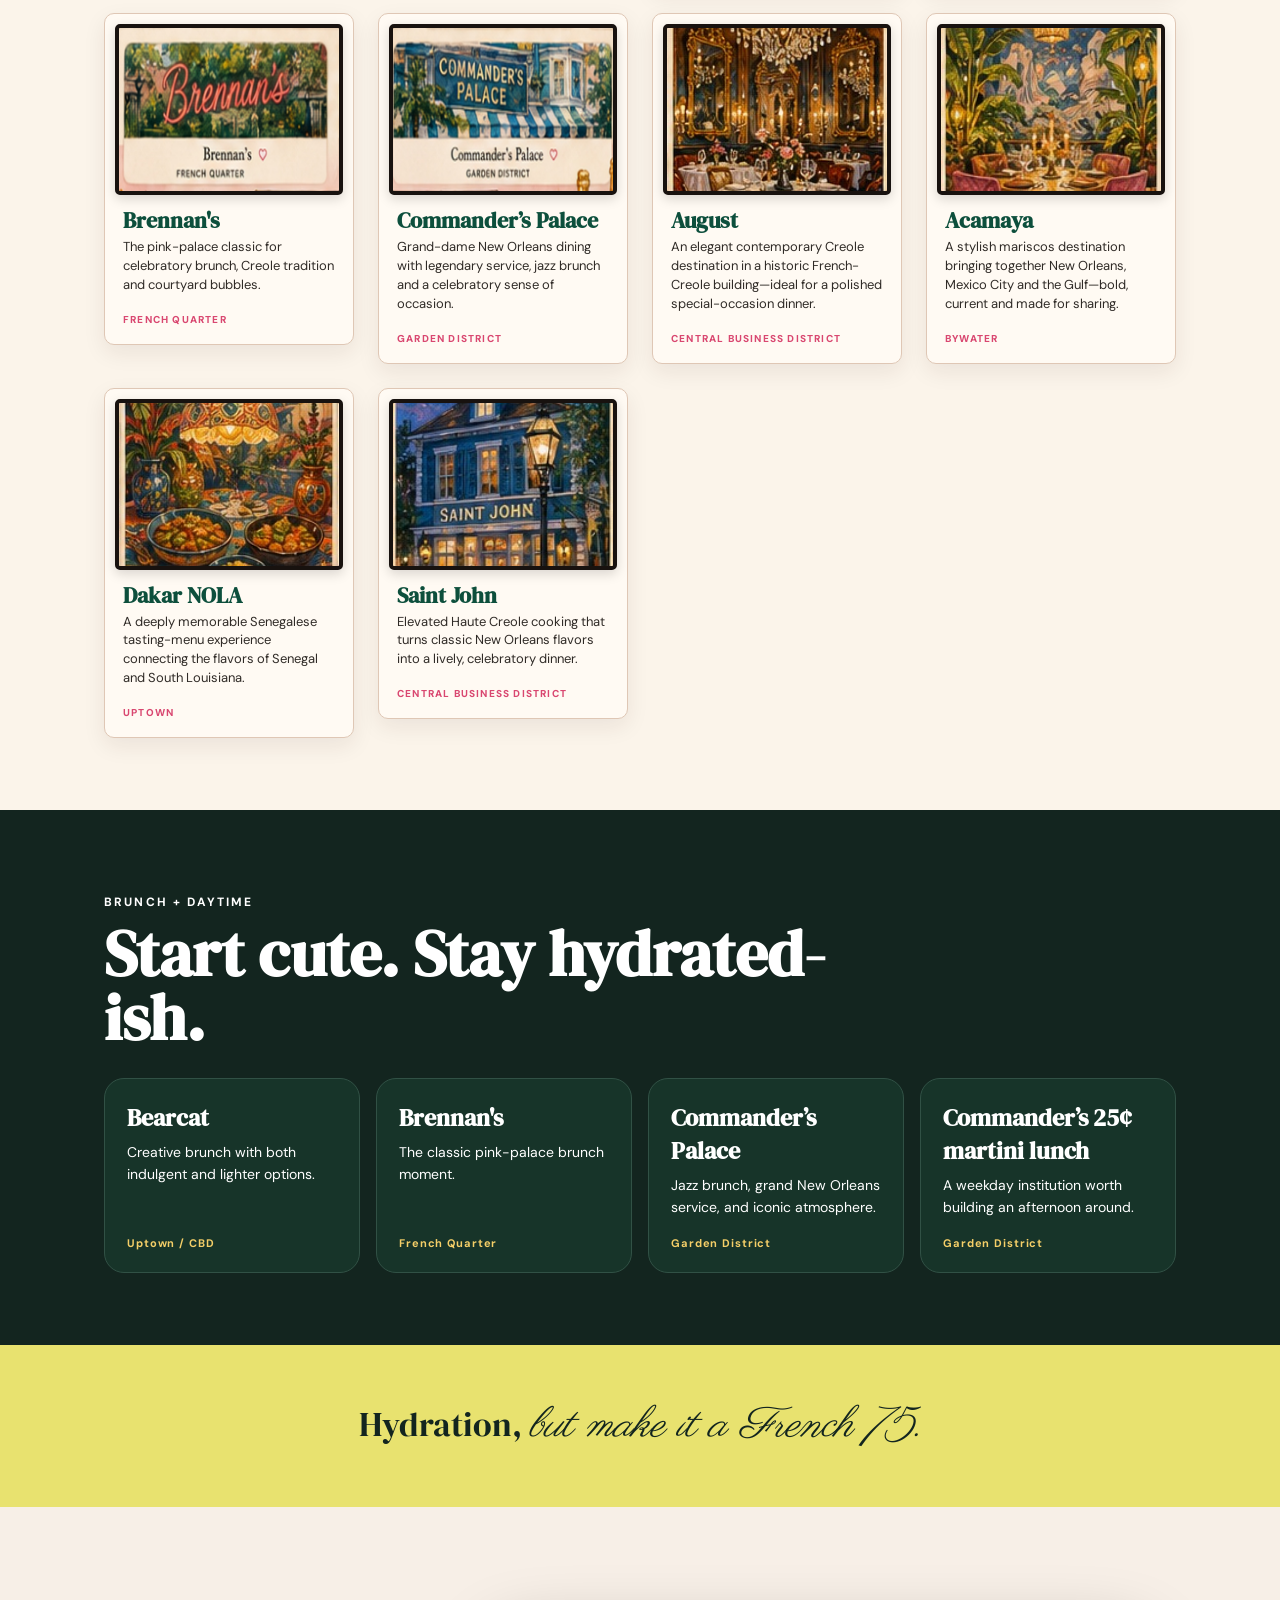
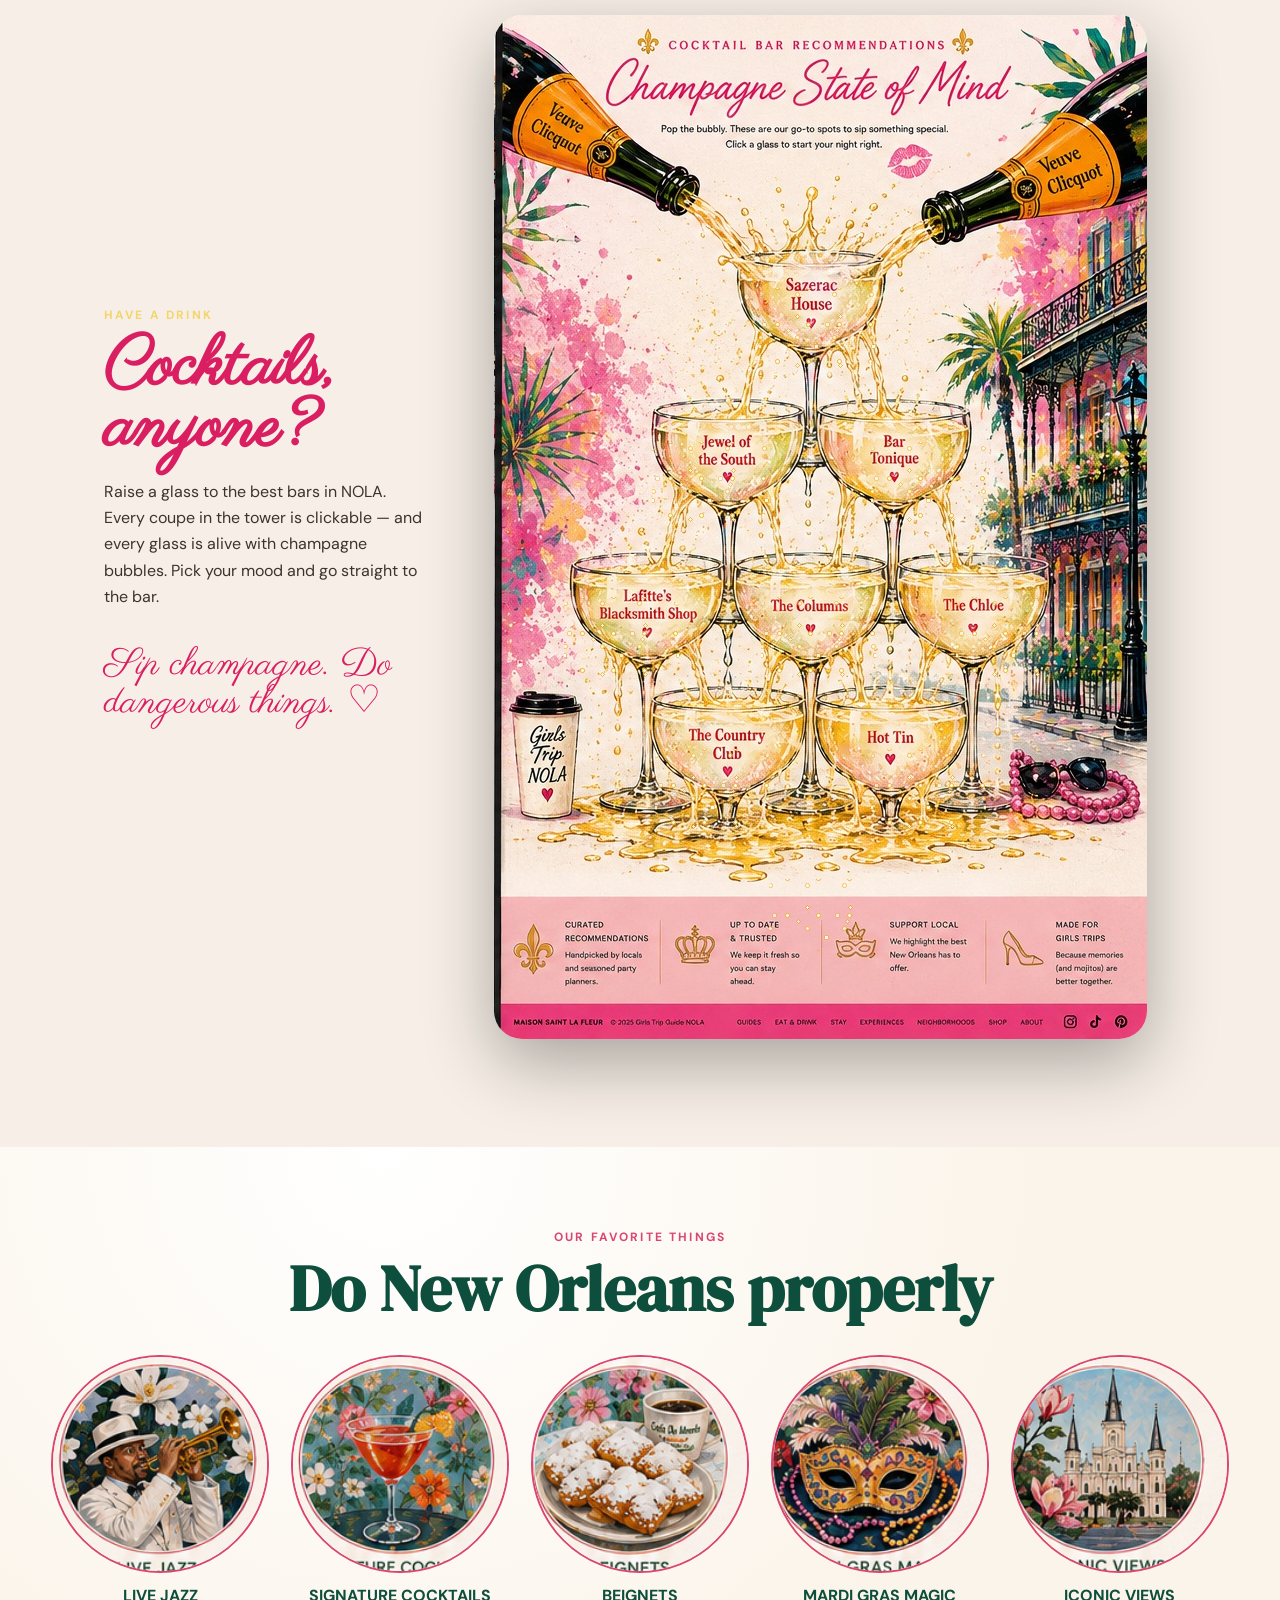
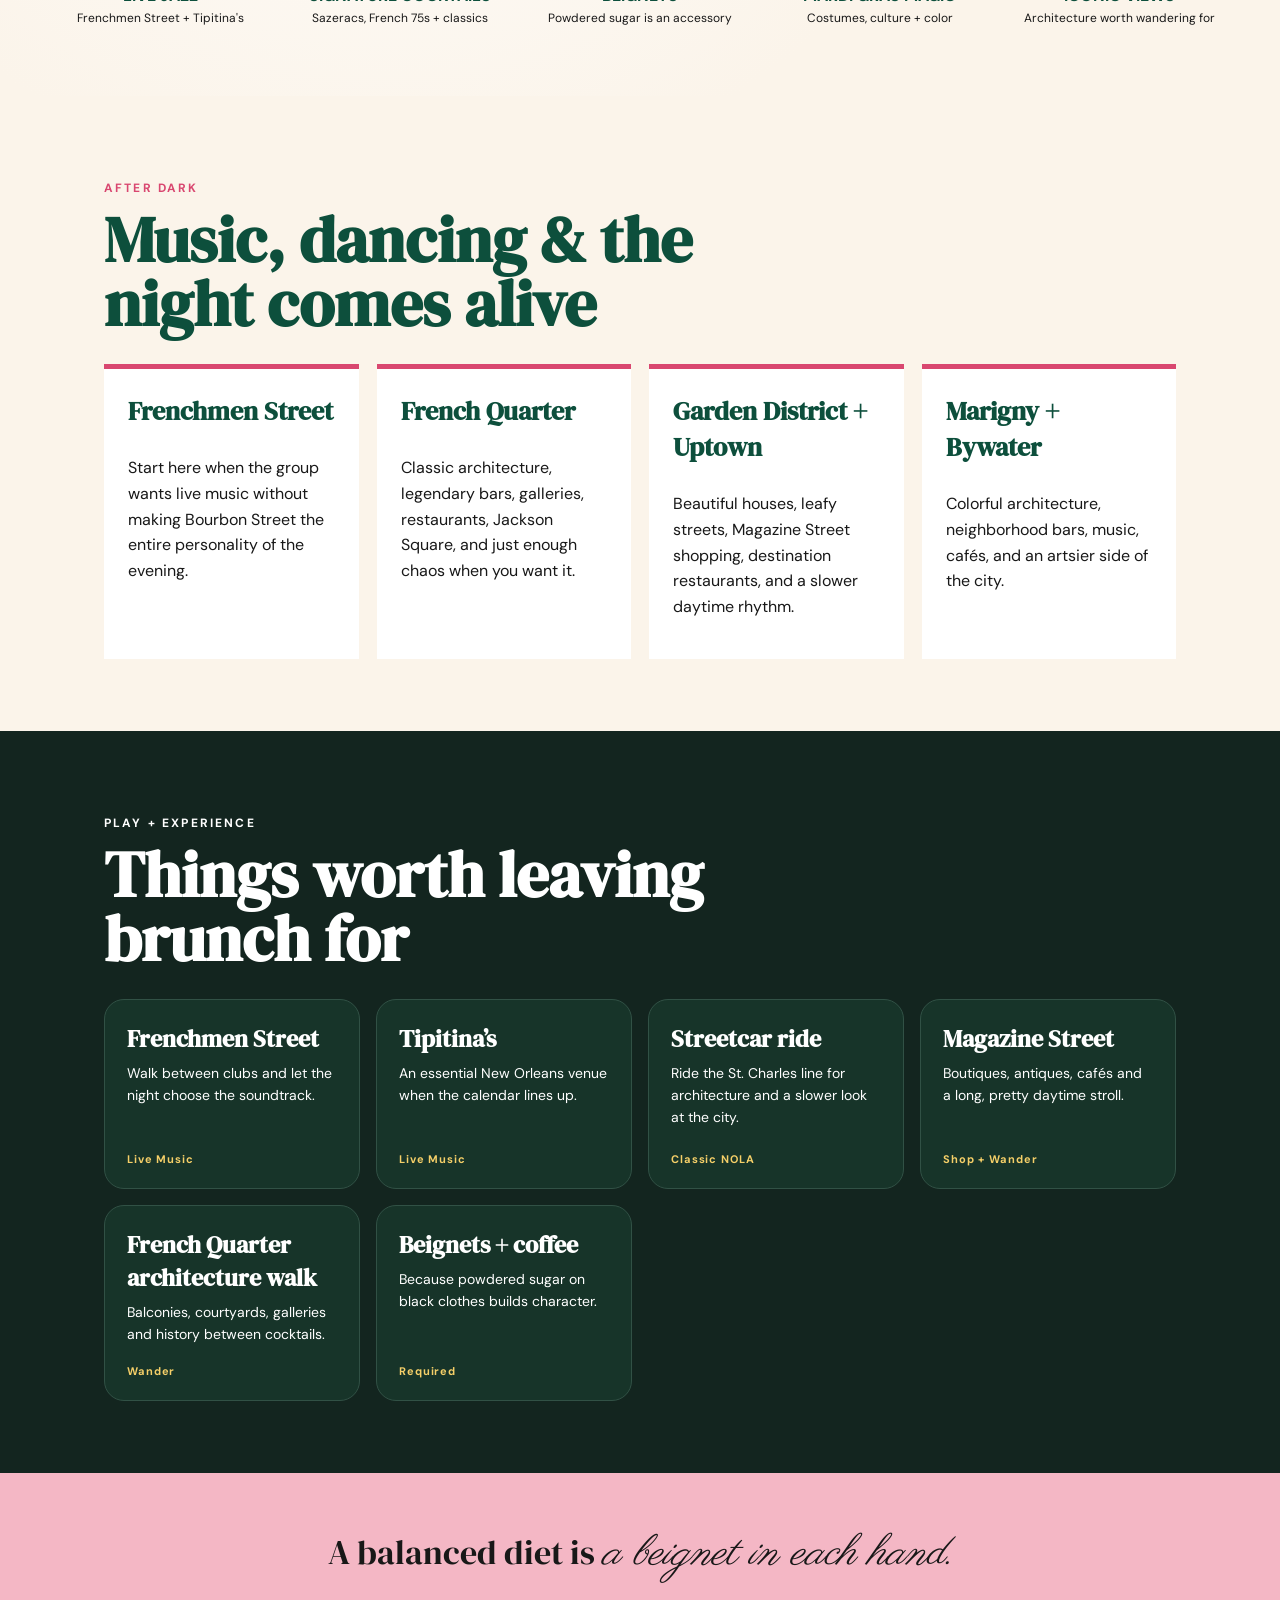
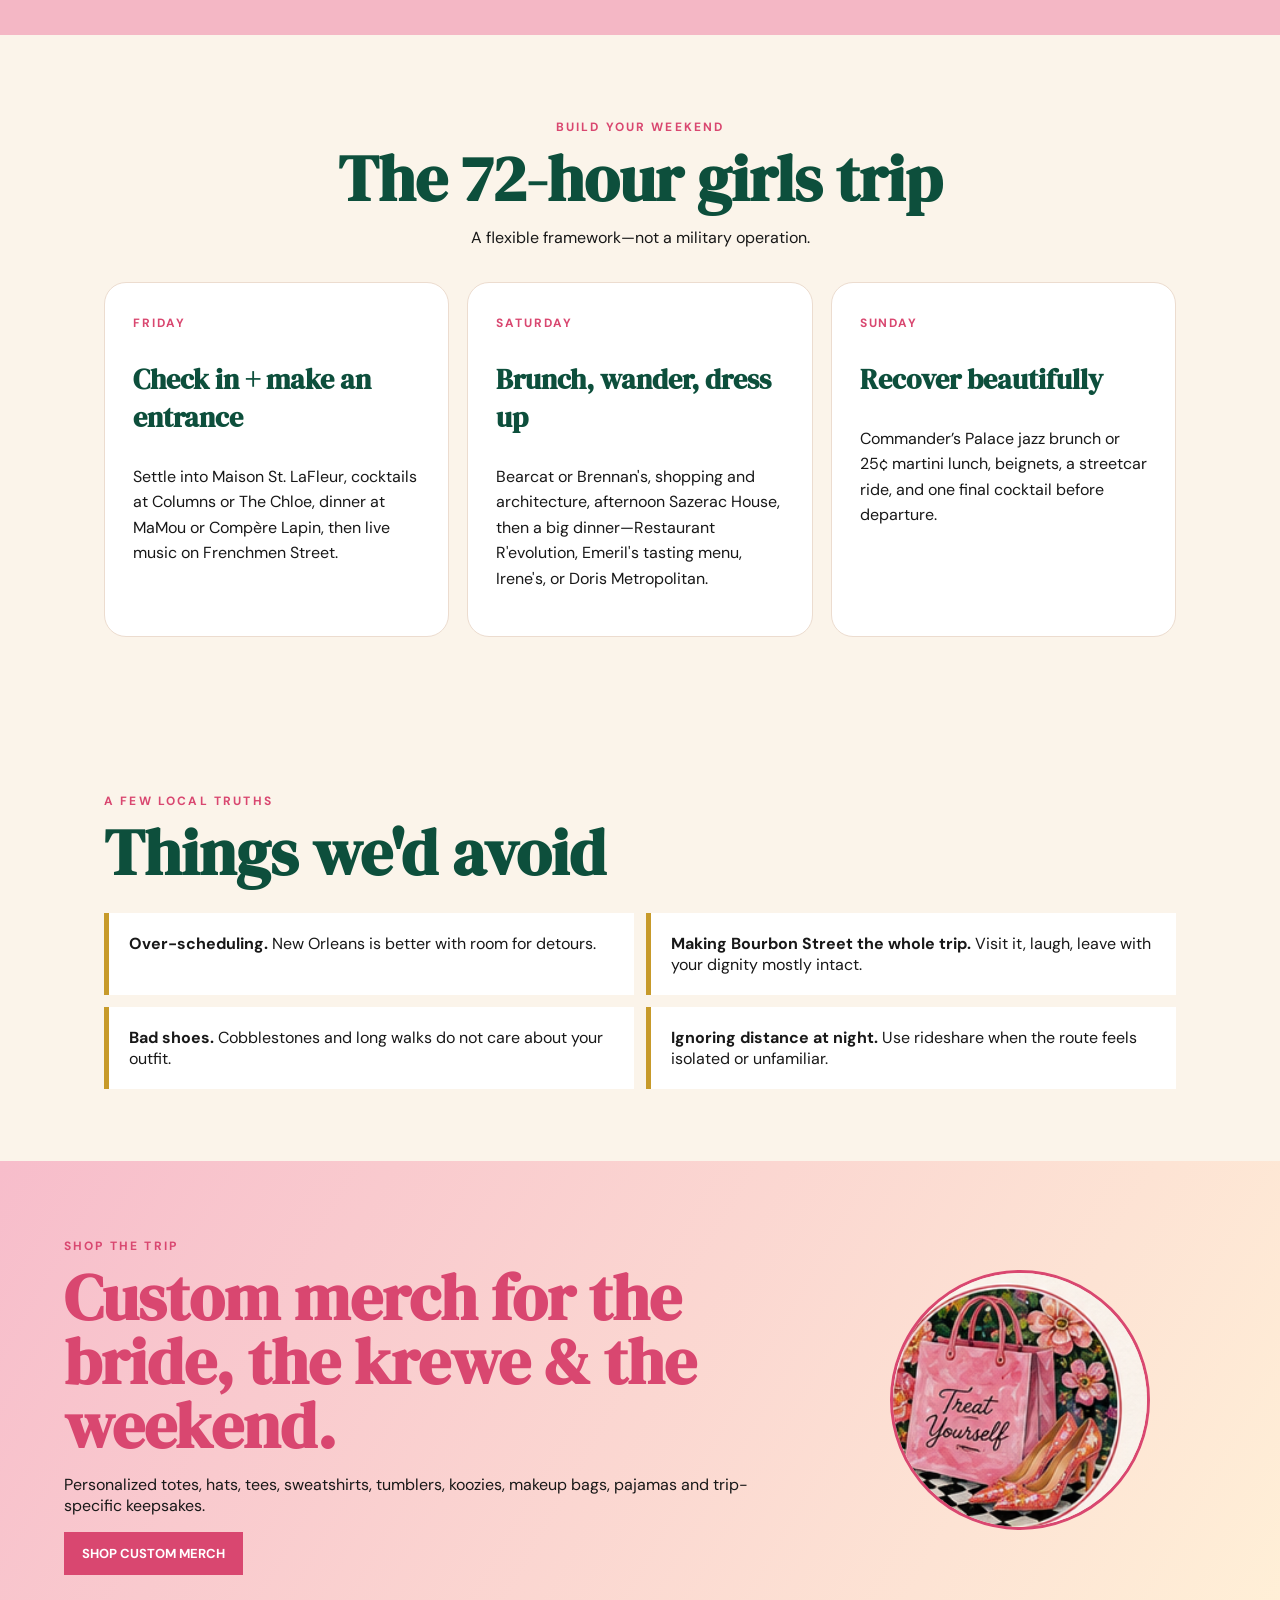
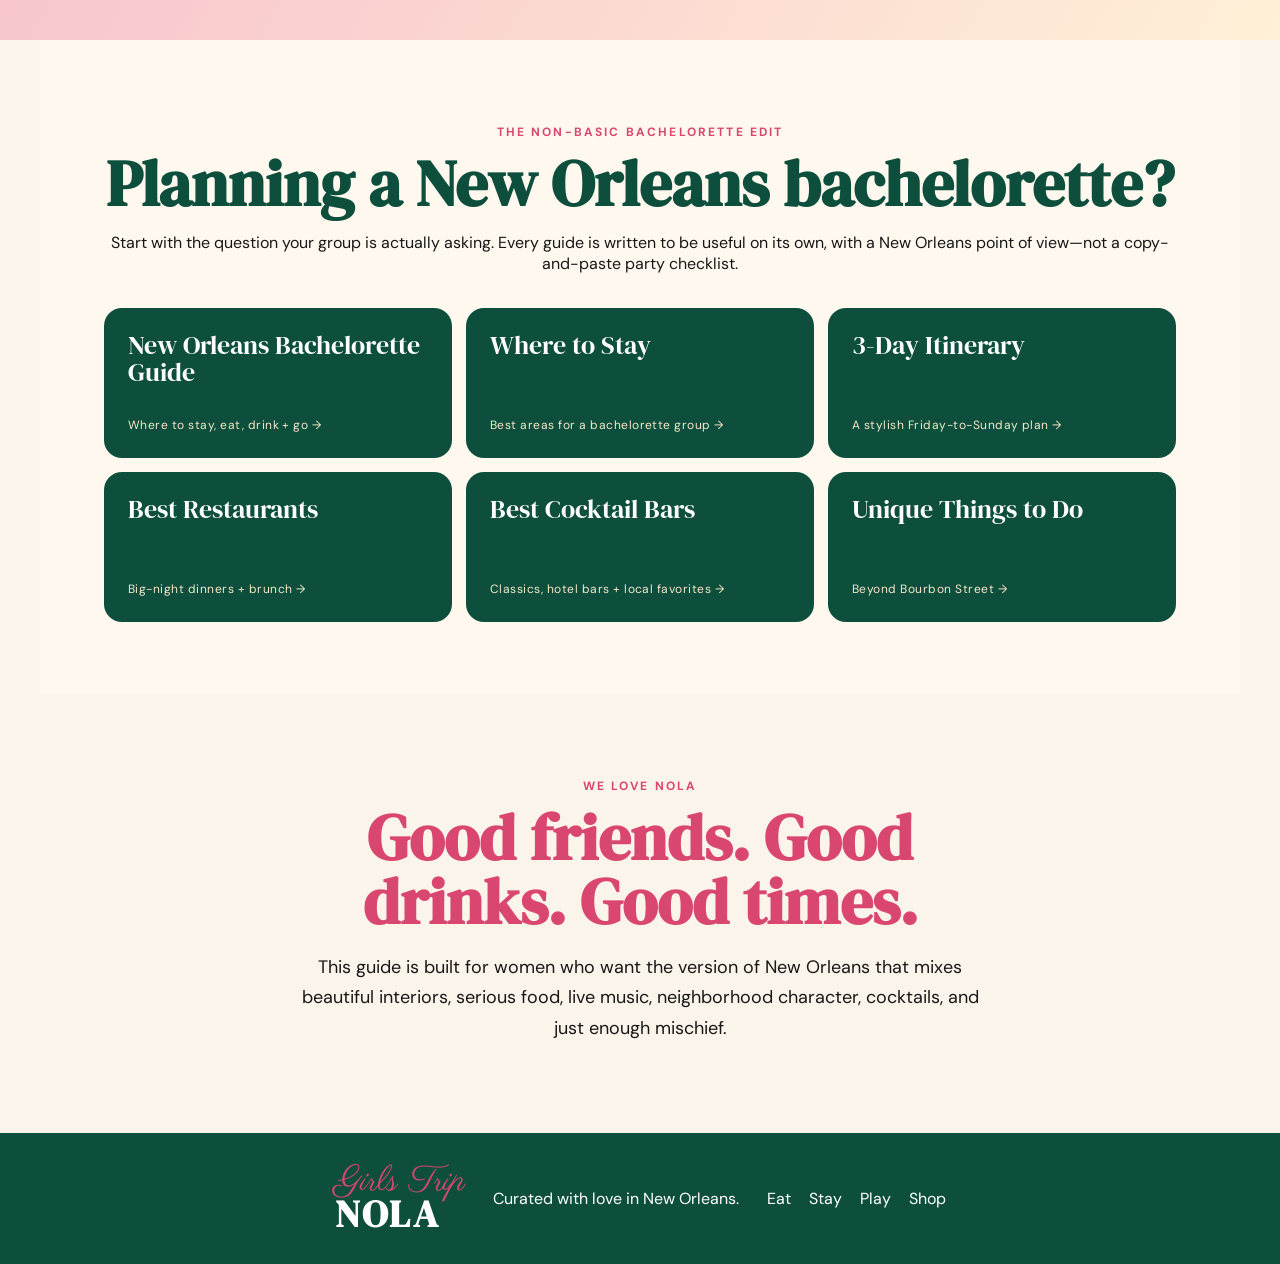
==== commit e95bb764: "Add files via upload" ====
--- a/index.html
+++ b/index.html
@@ -3,8 +3,8 @@
 <head>
   <meta charset="utf-8" />
   <meta name="viewport" content="width=device-width,initial-scale=1" />
-  <title>New Orleans Girls Trip Guide | Restaurants, Bars & Places to Stay | Girls Trip NOLA</title>
-  <meta name="description" content="Plan the ultimate New Orleans girls trip with curated restaurants, cocktail bars, brunch, live music, neighborhoods, experiences and beautiful places to stay in NOLA." />
+  <title>New Orleans Bachelorette & Girls Trip Guide | Where to Stay, Eat & Drink | Girls Trip NOLA</title>
+  <meta name="description" content="Plan a unique New Orleans bachelorette party or girls trip with our curated guide to where to stay, restaurants, cocktail bars, brunch, live music, shopping and a 3-day NOLA itinerary." />
   <meta name="robots" content="index,follow,max-image-preview:large" />
   <meta name="theme-color" content="#f7efe7" />
   <link rel="canonical" href="https://www.neworleansgirlstripguide.com/" />
@@ -21,14 +21,14 @@
   <link rel="preconnect" href="https://fonts.googleapis.com">
   <link rel="preconnect" href="https://fonts.gstatic.com" crossorigin>
   <link href="https://fonts.googleapis.com/css2?family=DM+Sans:wght@400;500;600;700&family=DM+Serif+Display:ital@0;1&family=Parisienne&display=swap" rel="stylesheet">
-  <link rel="stylesheet" href="styles.css?v=12" />
+  <link rel="stylesheet" href="styles.css?v=13" />
 </head>
 <body>
 <header class="site-header">
   <a class="brand" href="#top"><span>Girls Trip</span><strong>NOLA</strong></a>
   <button class="menu-toggle" aria-label="Open menu">☰</button>
   <nav>
-    <a href="#guide">GUIDES</a><a href="#eat">EAT & DRINK</a><a href="#stay">STAY</a><a href="#experiences">EXPERIENCES</a><a href="#neighborhoods">NEIGHBORHOODS</a><a href="shop.html">SHOP</a><a href="#about">ABOUT</a>
+    <a href="new-orleans-bachelorette-party.html">BACHELORETTE</a><a href="#eat">EAT & DRINK</a><a href="where-to-stay-new-orleans-bachelorette.html">WHERE TO STAY</a><a href="#experiences">EXPERIENCES</a><a href="#neighborhoods">NEIGHBORHOODS</a><a href="shop.html">SHOP</a><a href="#about">ABOUT</a>
   </nav>
   <a class="plan-btn" href="#itinerary">🍸 PLAN YOUR TRIP</a>
 </header>
@@ -171,11 +171,12 @@
     <img src="assets/shop.png" alt="Custom girls trip merchandise" />
   </section>
 
+<section class="seo-hub section-wrap"><div class="section-heading centered"><p class="eyebrow">THE NON-BASIC BACHELORETTE EDIT</p><h2>Planning a New Orleans bachelorette?</h2><p>Start with the question your group is actually asking. Every guide is written to be useful on its own, with a New Orleans point of view—not a copy-and-paste party checklist.</p></div><div class="seo-link-grid"><a href="new-orleans-bachelorette-party.html">New Orleans Bachelorette Guide<span>Where to stay, eat, drink + go →</span></a><a href="where-to-stay-new-orleans-bachelorette.html">Where to Stay<span>Best areas for a bachelorette group →</span></a><a href="new-orleans-bachelorette-itinerary.html">3-Day Itinerary<span>A stylish Friday-to-Sunday plan →</span></a><a href="best-restaurants-new-orleans-bachelorette.html">Best Restaurants<span>Big-night dinners + brunch →</span></a><a href="best-cocktail-bars-new-orleans-bachelorette.html">Best Cocktail Bars<span>Classics, hotel bars + local favorites →</span></a><a href="unique-things-to-do-new-orleans-bachelorette.html">Unique Things to Do<span>Beyond Bourbon Street →</span></a></div></section>
   <section id="about" class="about section-wrap">
     <p class="eyebrow">WE LOVE NOLA</p><h2>Good friends. Good drinks. Good times.</h2><p>This guide is built for women who want the version of New Orleans that mixes beautiful interiors, serious food, live music, neighborhood character, cocktails, and just enough mischief.</p>
   </section>
 </main>
 
 <footer><div class="brand footer-brand"><span>Girls Trip</span><strong>NOLA</strong></div><p>Curated with love in New Orleans.</p><nav><a href="#eat">Eat</a><a href="#stay">Stay</a><a href="#experiences">Play</a><a href="shop.html">Shop</a></nav></footer>
-<script src="script.js?v=12"></script>
+<script src="script.js?v=13"></script>
 </body></html>
--- a/styles.css
+++ b/styles.css
@@ -269,3 +269,7 @@
   html{scroll-behavior:auto}
   *,*::before,*::after{scroll-behavior:auto!important;transition-duration:.01ms!important;animation-duration:.01ms!important;animation-iteration-count:1!important}
 }
+
+
+/* v13 SEO editorial landing pages */
+.seo-hero{padding:92px max(24px,8vw) 78px;background:linear-gradient(135deg,#f9eee6,#f3d8df 48%,#f6edc9);text-align:center}.seo-hero h1{font-family:"DM Serif Display",serif;font-size:clamp(48px,7vw,92px);line-height:.94;max-width:1050px;margin:12px auto 20px;color:var(--emerald)}.seo-hero>p:not(.eyebrow){max-width:780px;margin:0 auto 28px;font-size:18px;line-height:1.65}.seo-editorial{max-width:1040px;display:grid;grid-template-columns:repeat(2,minmax(0,1fr));gap:18px}.seo-editorial article{padding:30px;background:#fffaf4;border:1px solid rgba(13,79,60,.12);border-radius:20px}.seo-editorial h2{font-family:"DM Serif Display",serif;font-size:32px;line-height:1.05;margin:0 0 12px;color:var(--emerald)}.seo-editorial p{line-height:1.7;margin:0}.seo-hub,.seo-related{background:#fff8ef}.seo-hub .section-heading,.seo-related{max-width:1180px;margin-inline:auto}.seo-related h2{font-family:"DM Serif Display",serif;font-size:46px;color:var(--emerald);margin:6px 0 24px}.seo-link-grid{display:grid;grid-template-columns:repeat(3,minmax(0,1fr));gap:14px}.seo-link-grid>a{display:flex;flex-direction:column;justify-content:space-between;min-height:150px;padding:24px;border-radius:18px;background:var(--emerald);color:white;text-decoration:none;font-family:"DM Serif Display",serif;font-size:26px;line-height:1.05;transition:transform .2s ease}.seo-link-grid>a:hover{transform:translateY(-3px)}.seo-link-grid span{font-family:"DM Sans",sans-serif;font-size:12px;line-height:1.4;letter-spacing:.04em;margin-top:18px;color:#f6e8c8}@media(max-width:700px){.seo-hero{padding:58px 20px 48px}.seo-hero h1{font-size:clamp(42px,12vw,58px)}.seo-hero>p:not(.eyebrow){font-size:15px}.seo-editorial{grid-template-columns:1fr;padding-top:36px;padding-bottom:36px}.seo-editorial article{padding:23px}.seo-editorial h2{font-size:29px}.seo-link-grid{grid-template-columns:1fr}.seo-link-grid>a{min-height:112px;font-size:25px}.seo-related h2{font-size:38px}.seo-hub{padding-top:48px;padding-bottom:48px}}
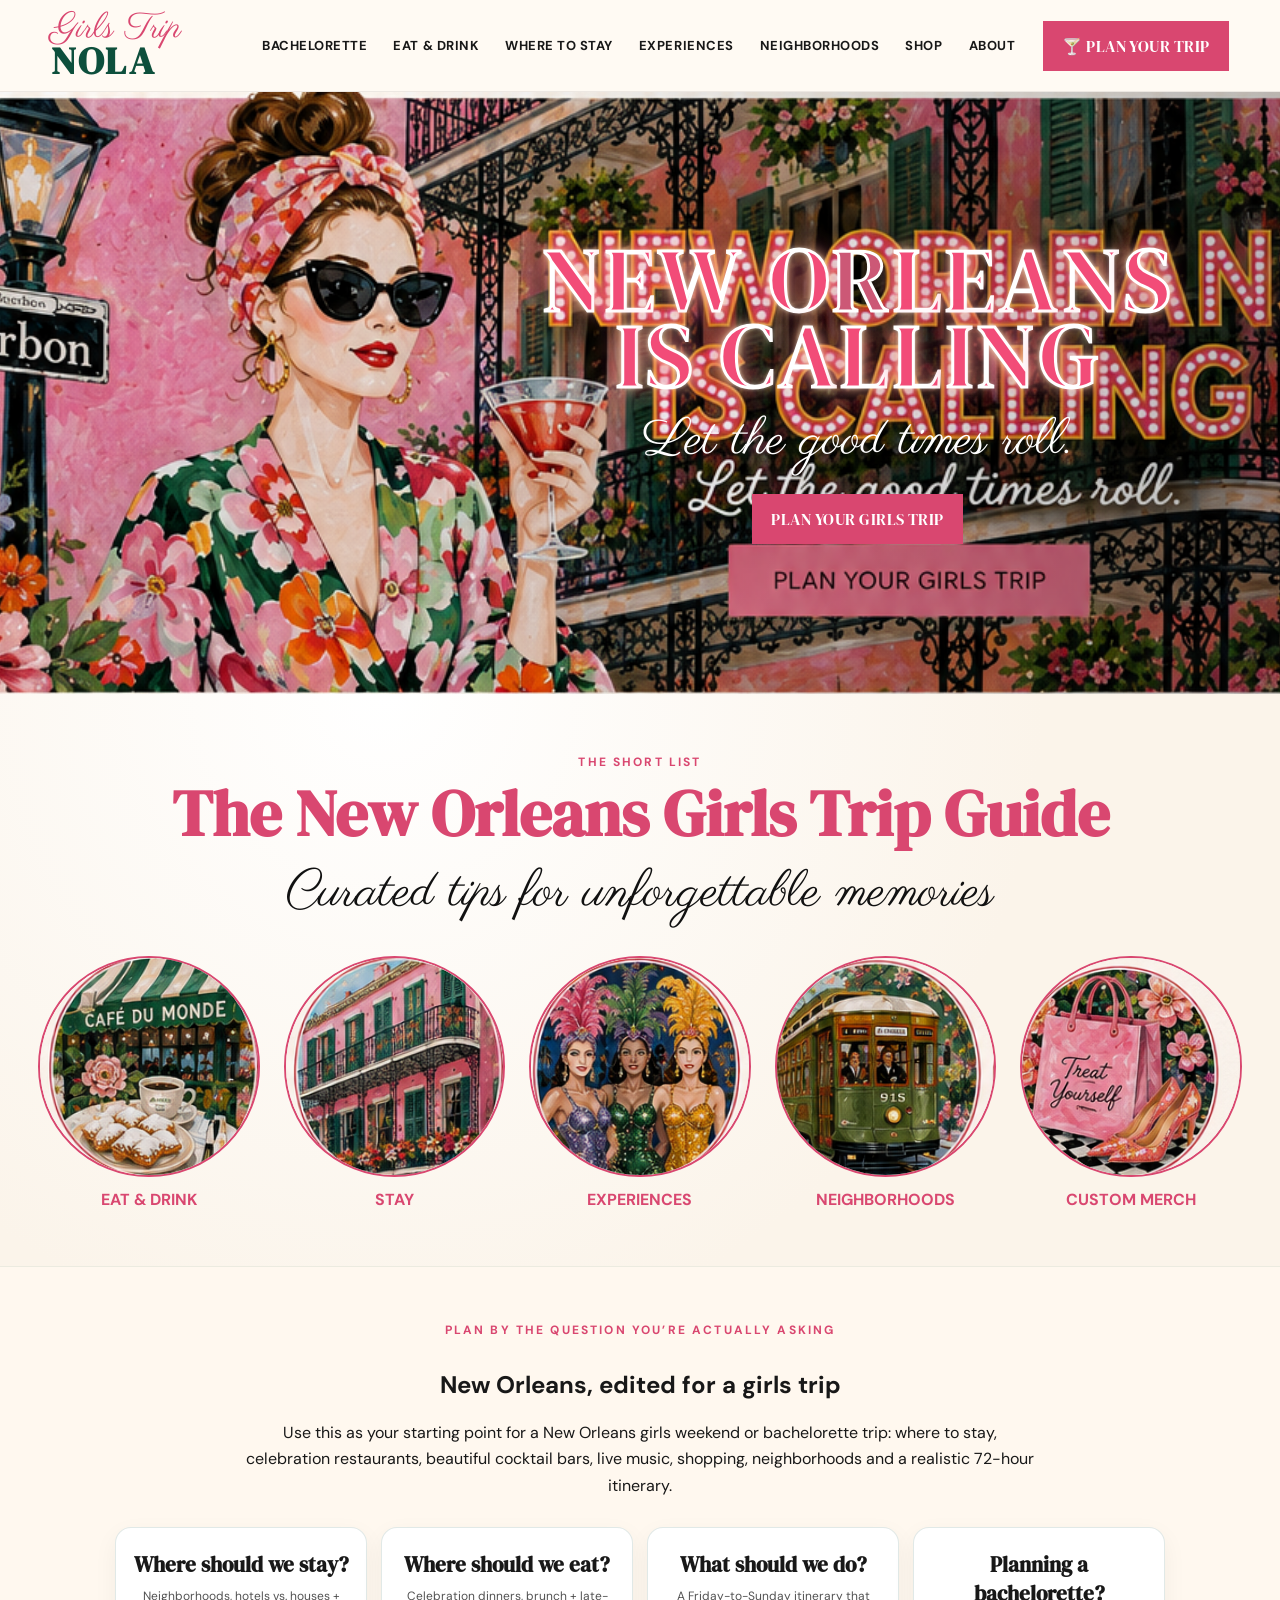
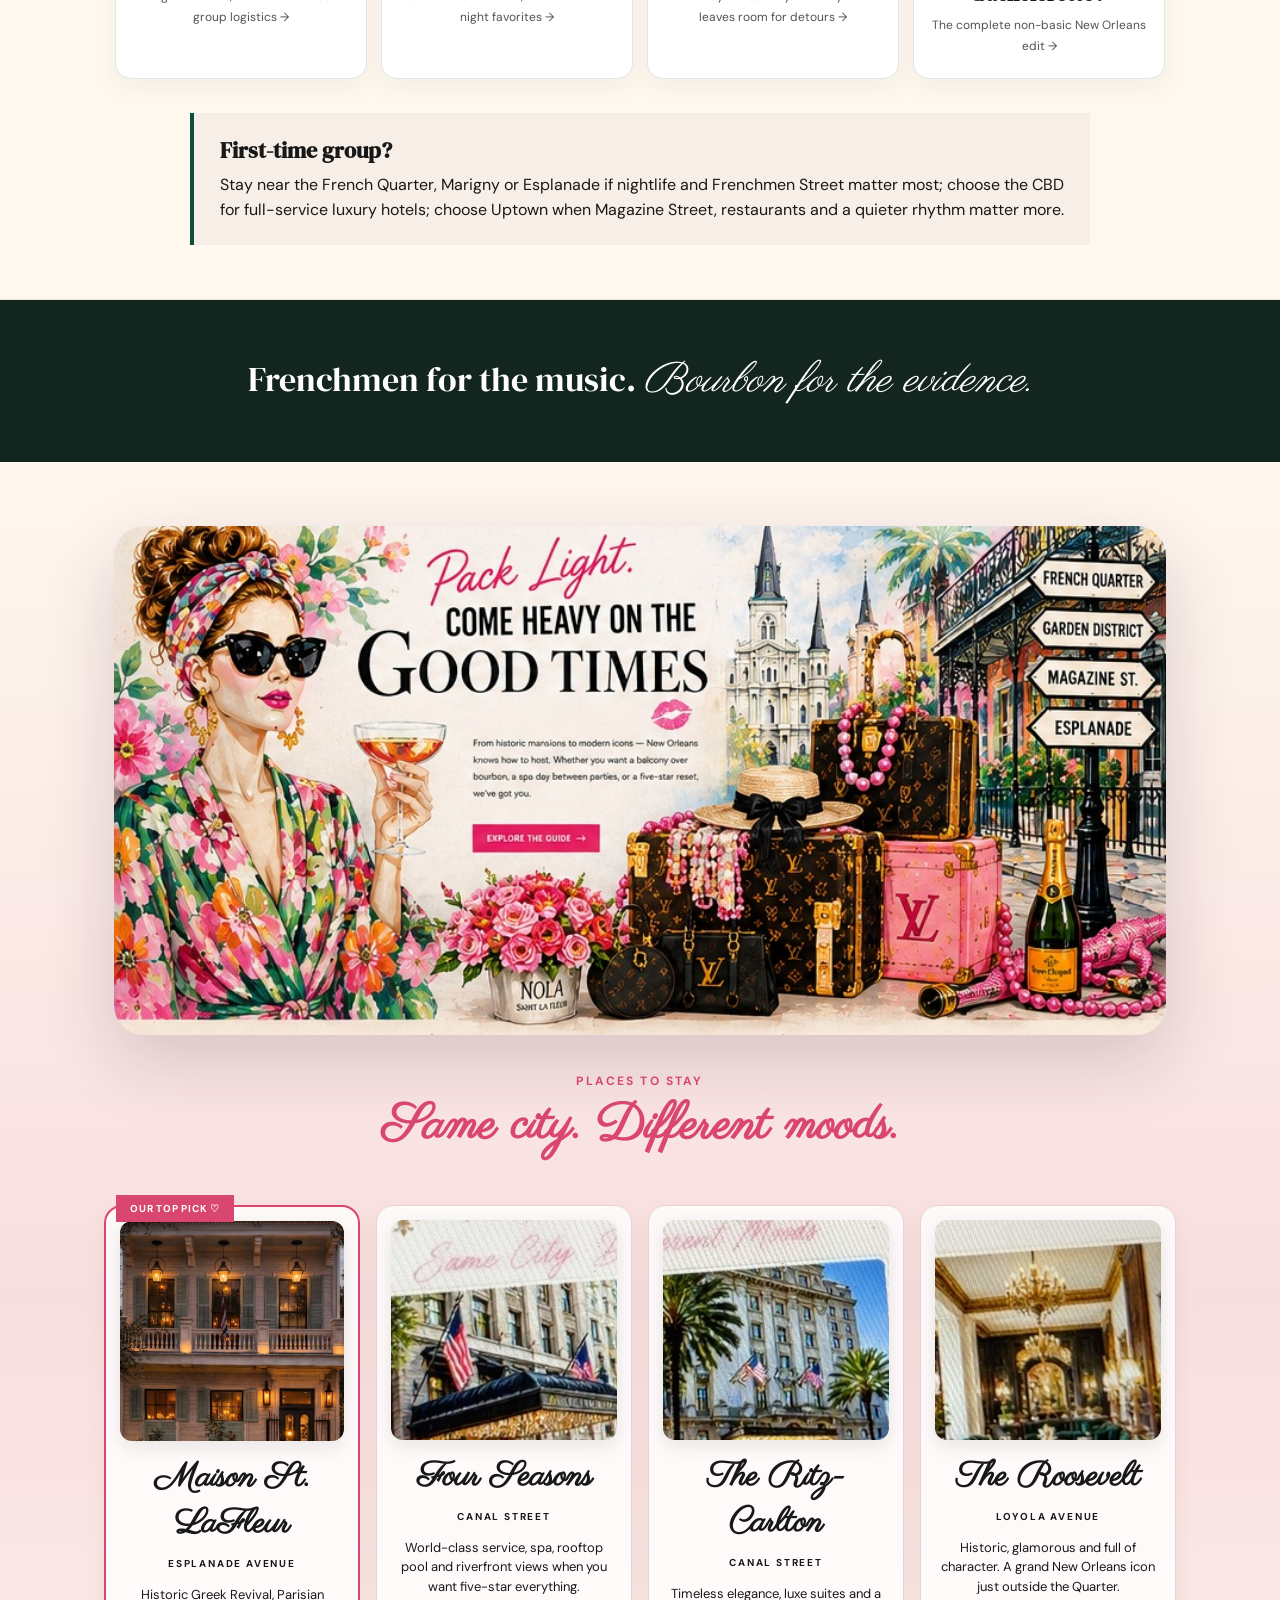
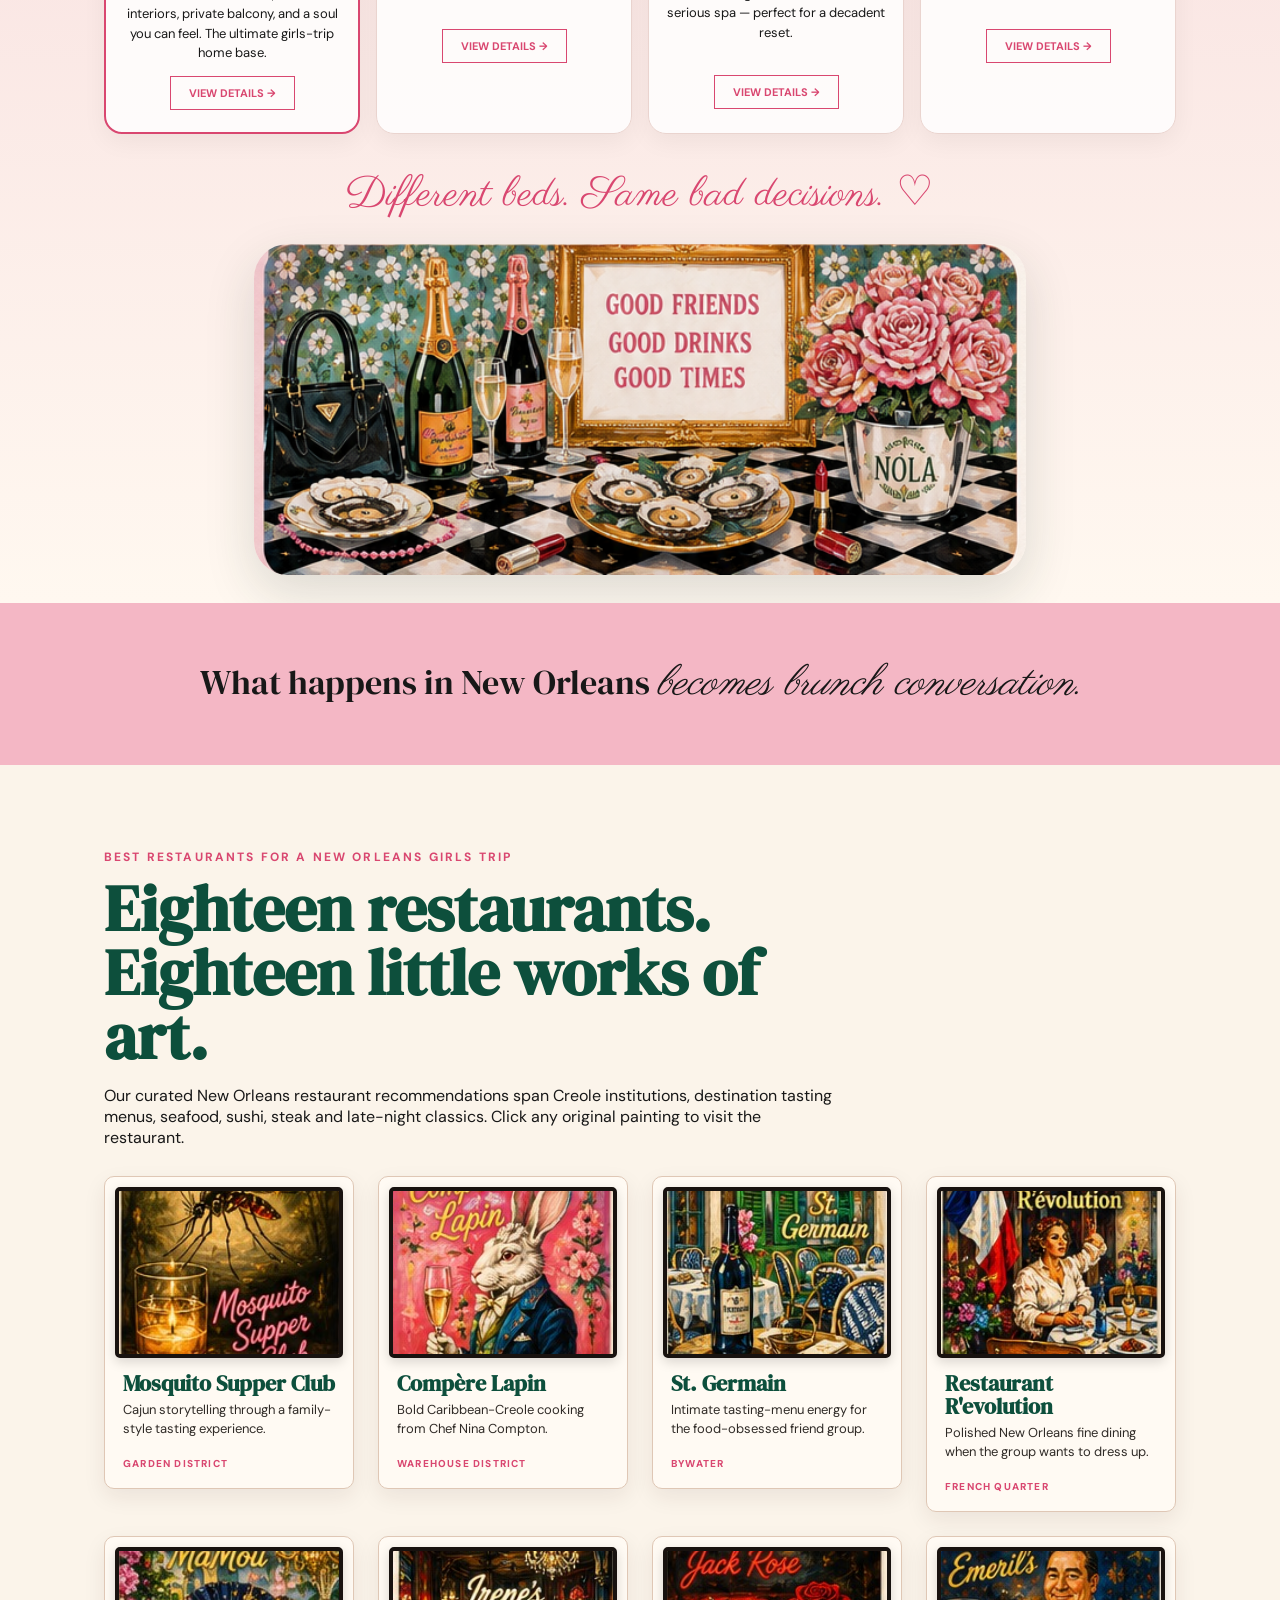
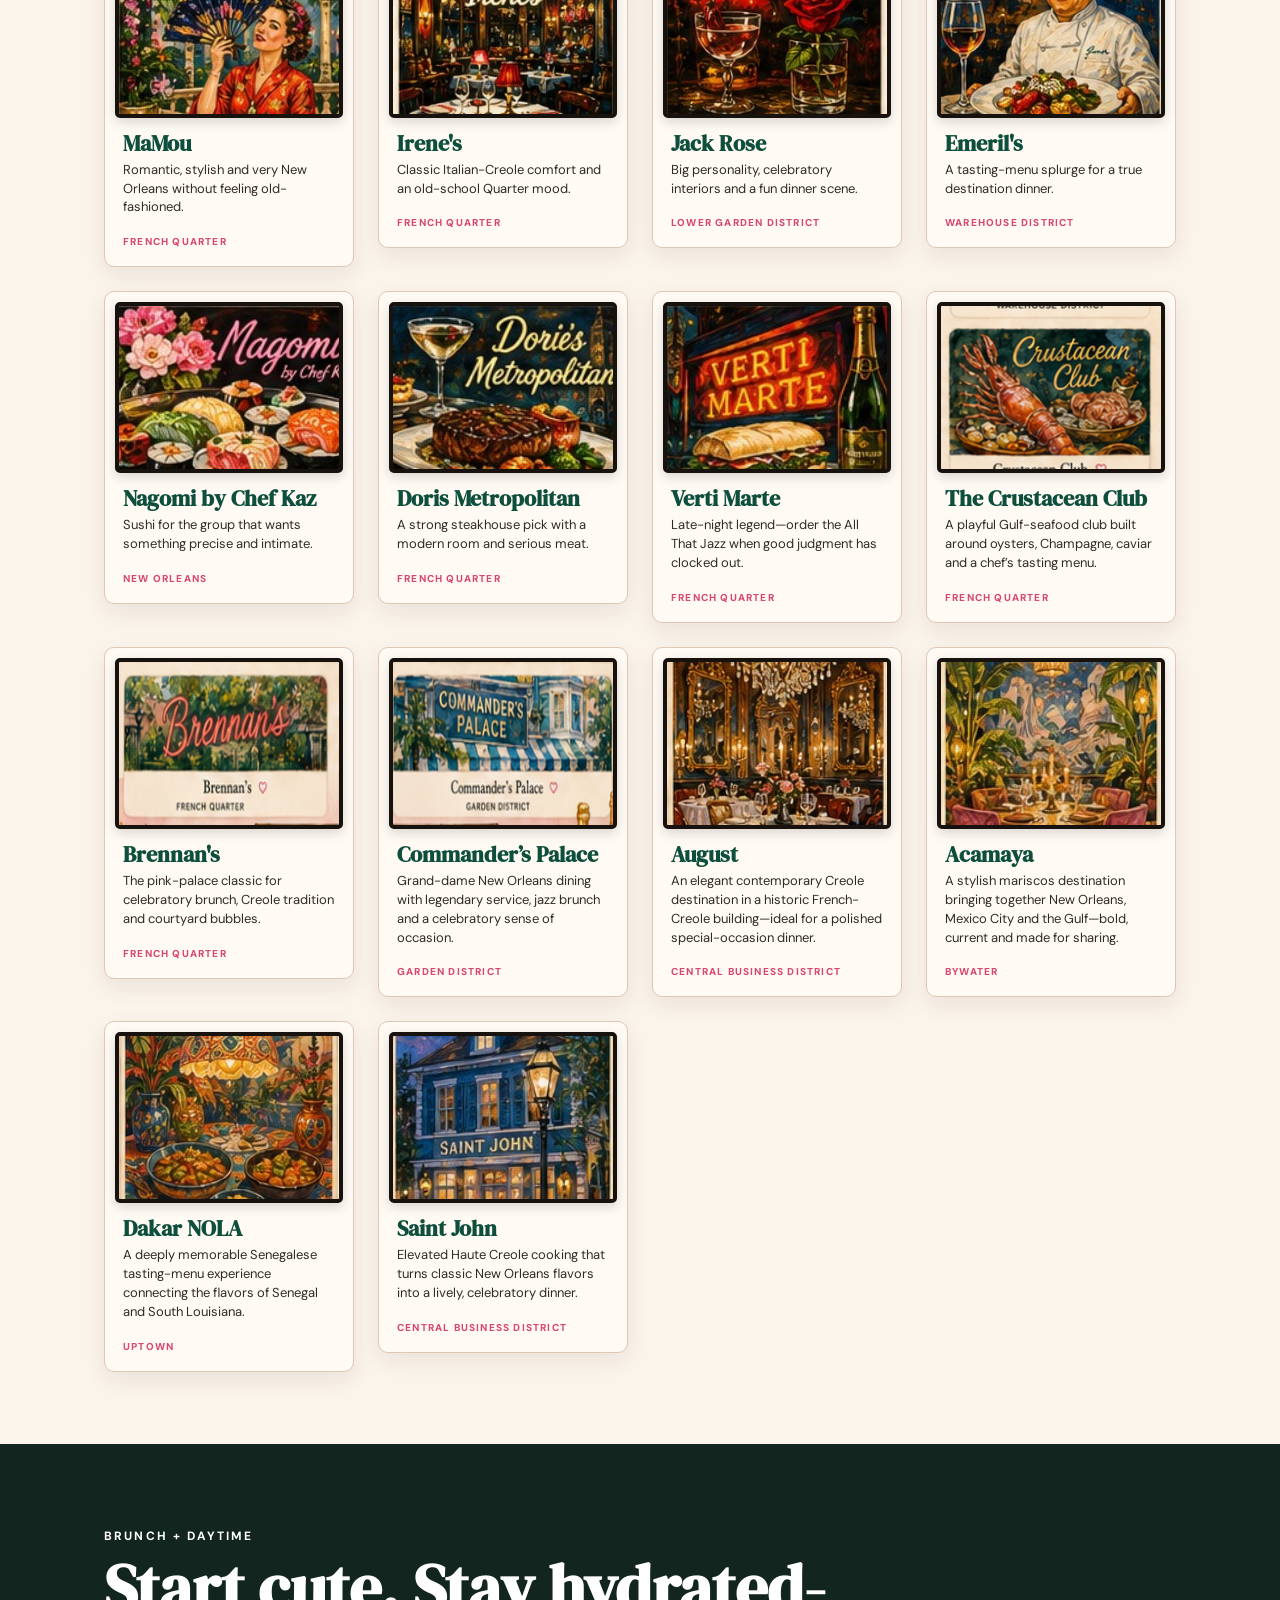
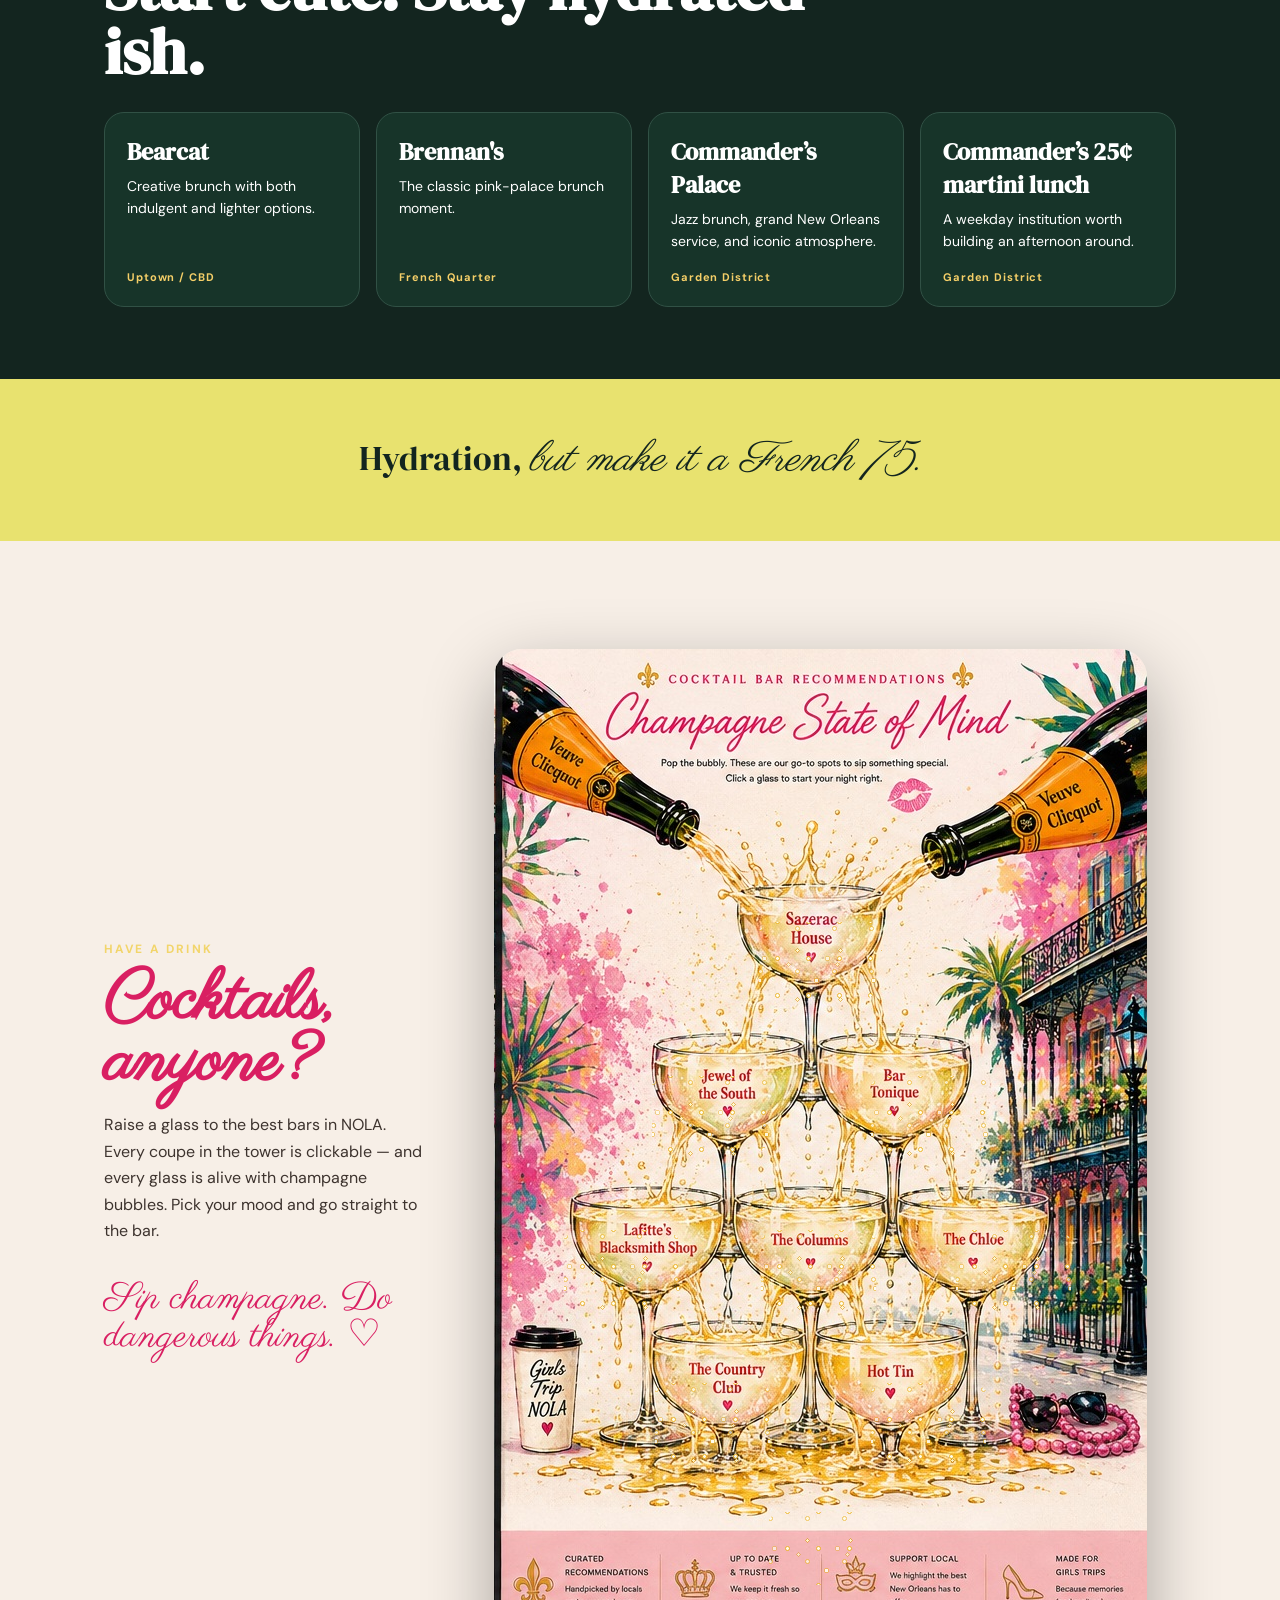
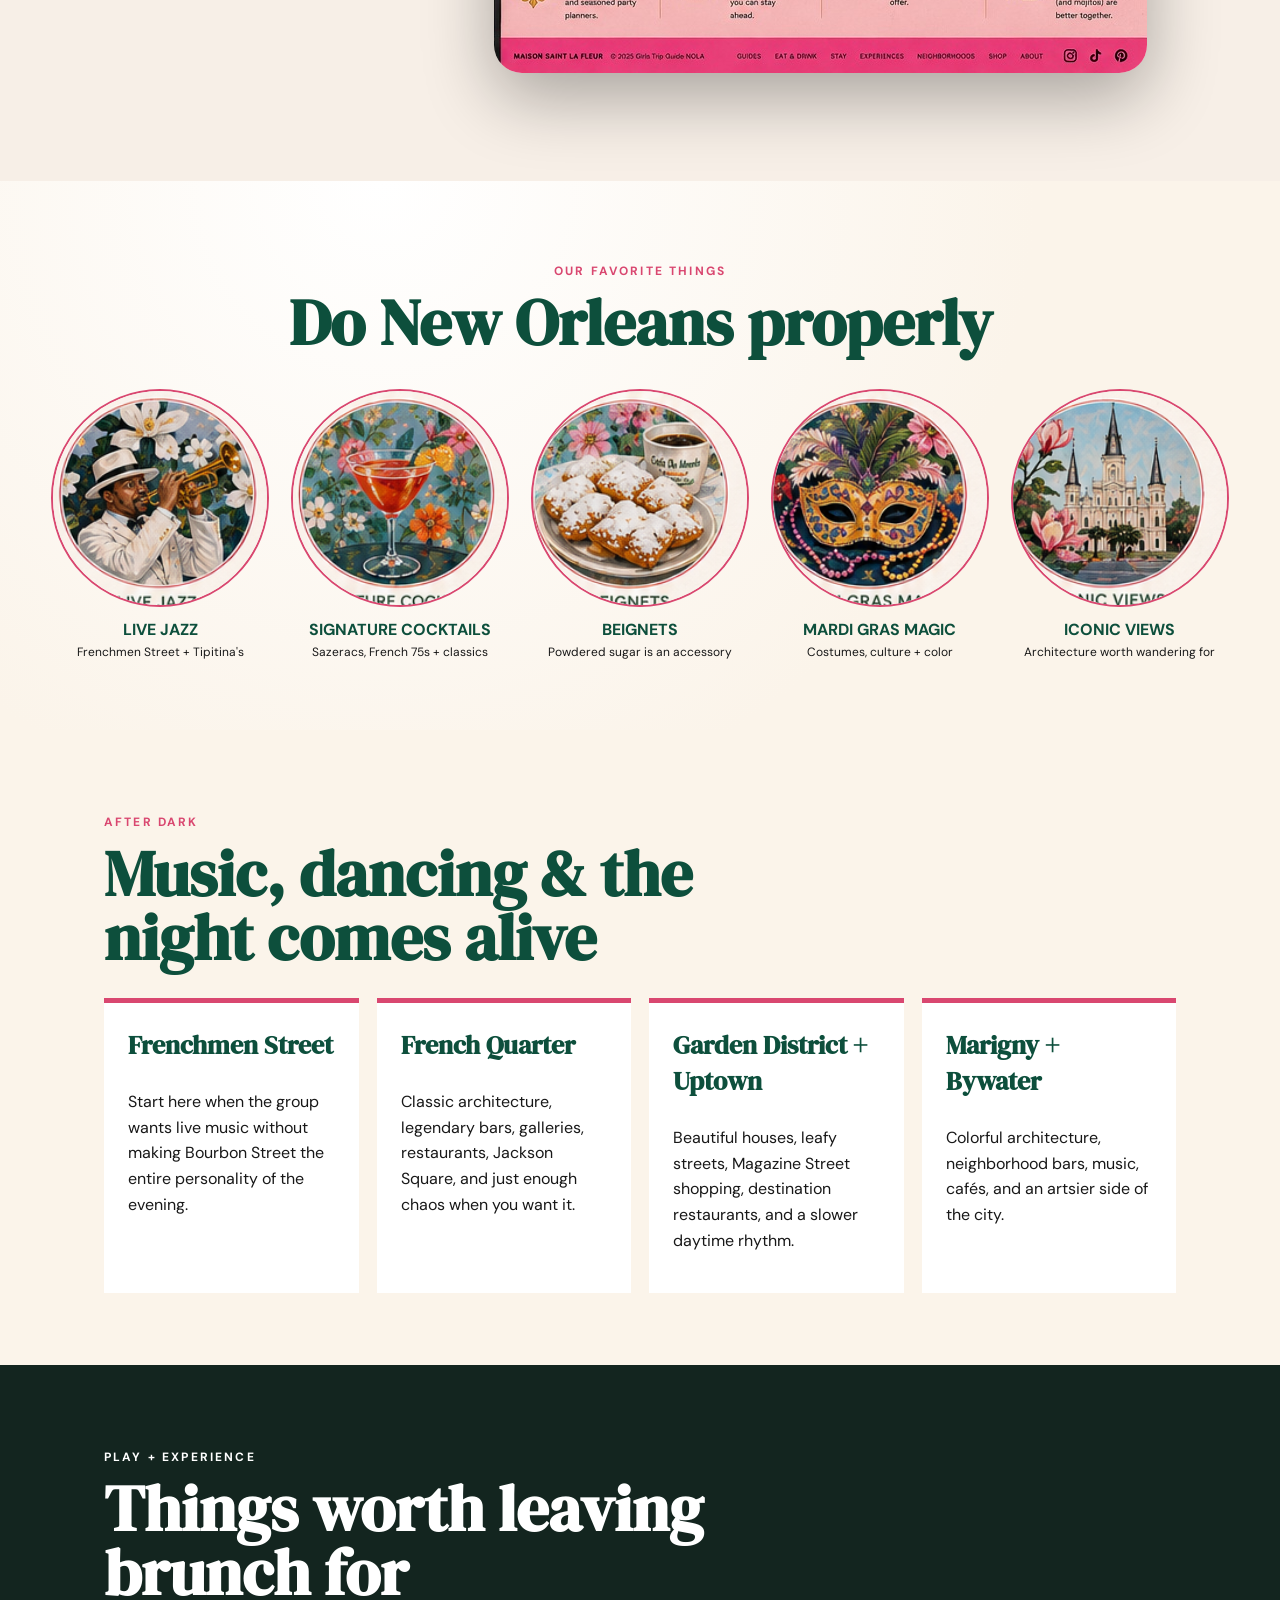
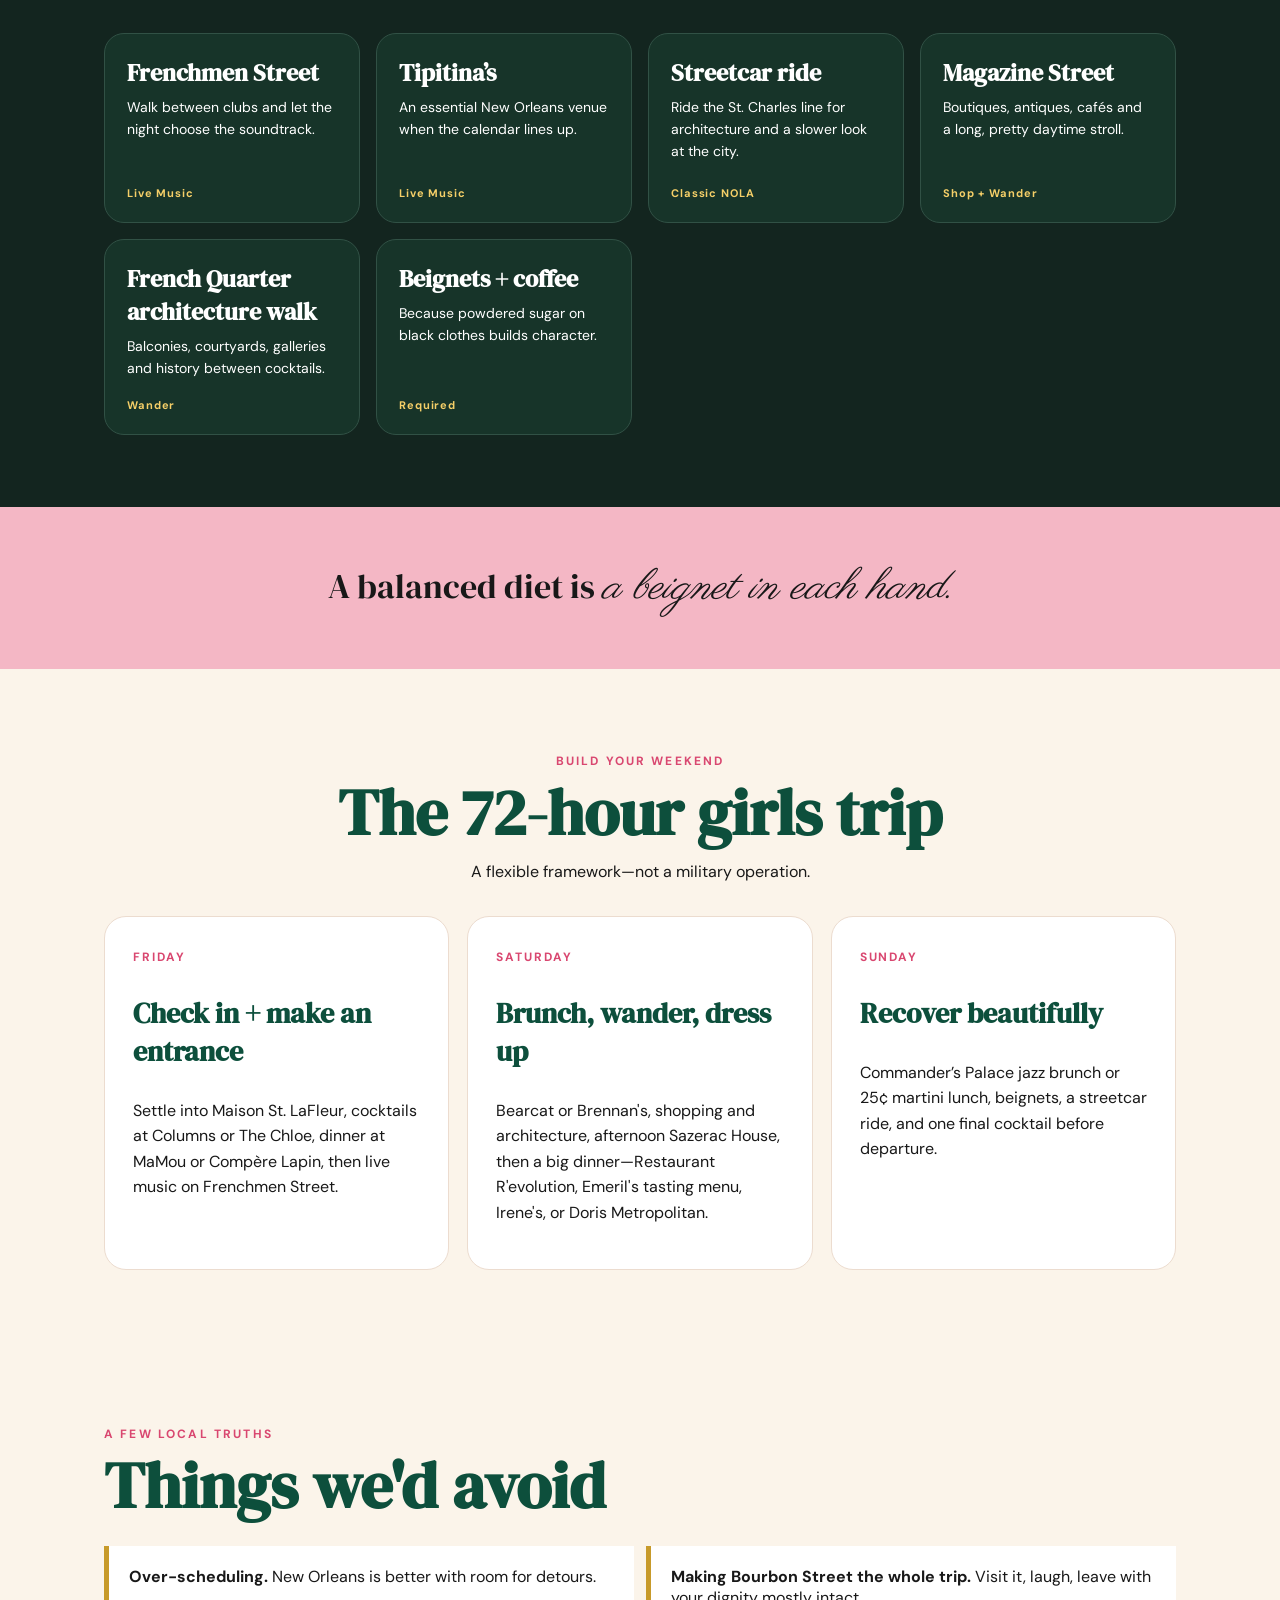
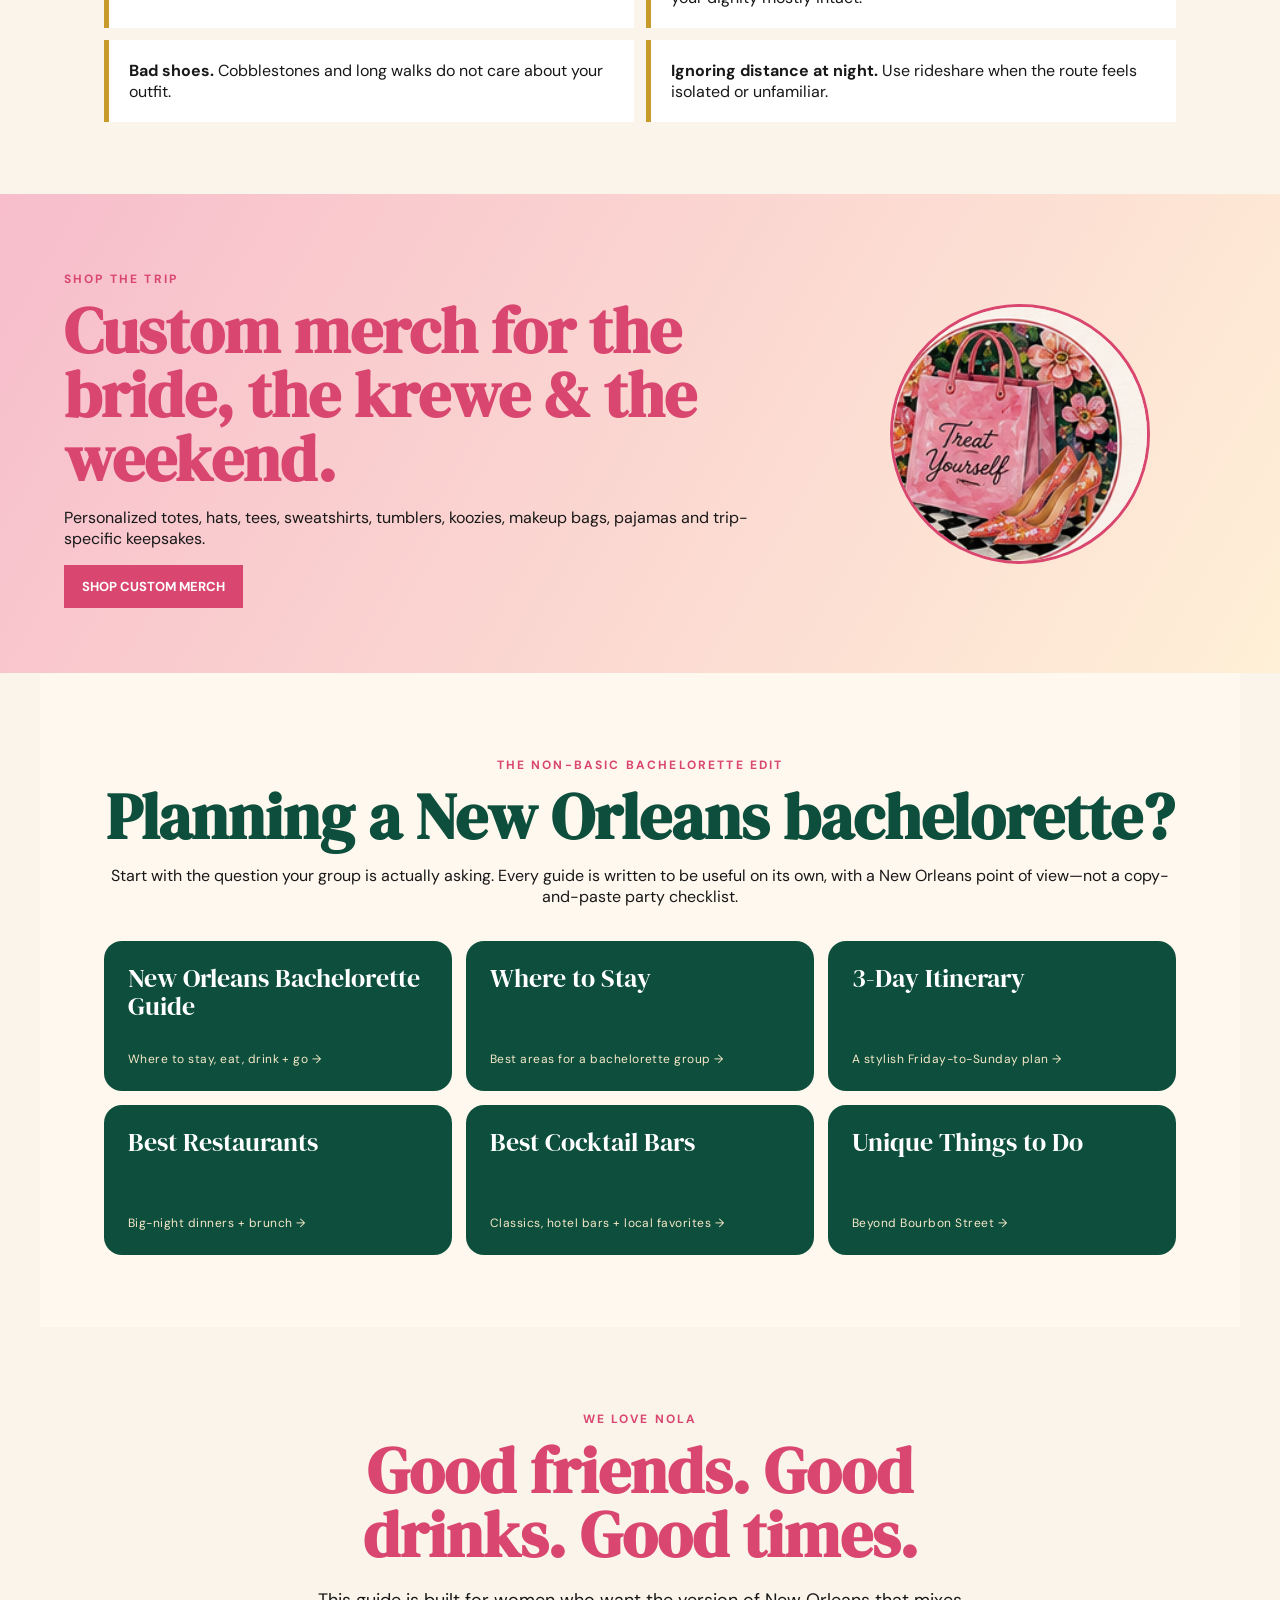
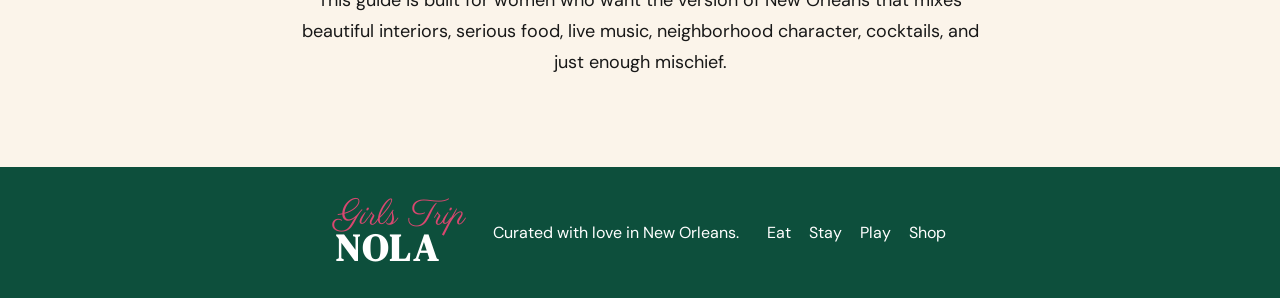
==== commit 1bc8400f: "Add files via upload" ====
--- a/index.html
+++ b/index.html
@@ -3,25 +3,23 @@
 <head>
   <meta charset="utf-8" />
   <meta name="viewport" content="width=device-width,initial-scale=1" />
-  <title>New Orleans Bachelorette & Girls Trip Guide | Where to Stay, Eat & Drink | Girls Trip NOLA</title>
-  <meta name="description" content="Plan a unique New Orleans bachelorette party or girls trip with our curated guide to where to stay, restaurants, cocktail bars, brunch, live music, shopping and a 3-day NOLA itinerary." />
+  <title>New Orleans Girls Trip Guide | Where to Stay, Eat, Drink & Celebrate</title>
+  <meta name="description" content="The New Orleans girls trip guide for where to stay, eat, drink, shop and celebrate—plus bachelorette itineraries, neighborhoods, local picks and non-basic NOLA ideas." />
   <meta name="robots" content="index,follow,max-image-preview:large" />
   <meta name="theme-color" content="#f7efe7" />
   <link rel="canonical" href="https://www.neworleansgirlstripguide.com/" />
   <meta property="og:url" content="https://www.neworleansgirlstripguide.com/" />
   <meta property="og:type" content="website" />
   <meta property="og:site_name" content="Girls Trip NOLA" />
-  <meta property="og:title" content="New Orleans Girls Trip Guide | Girls Trip NOLA" />
+  <meta property="og:title" content="The New Orleans Girls Trip Guide | Girls Trip NOLA" />
   <meta property="og:description" content="Curated New Orleans restaurants, cocktails, brunch, music, neighborhoods, experiences and stays for an unforgettable girls trip." />
   <meta property="og:image" content="https://www.neworleansgirlstripguide.com/assets/hero-art.png" />
   <meta name="twitter:card" content="summary_large_image" />
-  <script type="application/ld+json">
-  {"@context":"https://schema.org","@type":"WebSite","name":"Girls Trip NOLA","alternateName":"New Orleans Girls Trip Guide","url":"https://www.neworleansgirlstripguide.com/","description":"A curated guide to New Orleans restaurants, cocktail bars, brunch, music, neighborhoods, experiences and places to stay for girls trips and bachelorette weekends."}
-  </script>
+  <script type="application/ld+json">{"@context":"https://schema.org","@graph":[{"@type":"WebSite","@id":"https://www.neworleansgirlstripguide.com/#website","name":"Girls Trip NOLA","alternateName":"New Orleans Girls Trip Guide","url":"https://www.neworleansgirlstripguide.com/"},{"@type":"WebPage","@id":"https://www.neworleansgirlstripguide.com/#webpage","url":"https://www.neworleansgirlstripguide.com/","name":"The New Orleans Girls Trip Guide","isPartOf":{"@id":"https://www.neworleansgirlstripguide.com/#website"},"about":[{"@type":"Thing","name":"New Orleans girls trips"},{"@type":"Thing","name":"New Orleans bachelorette parties"}]}]}</script>
   <link rel="preconnect" href="https://fonts.googleapis.com">
   <link rel="preconnect" href="https://fonts.gstatic.com" crossorigin>
   <link href="https://fonts.googleapis.com/css2?family=DM+Sans:wght@400;500;600;700&family=DM+Serif+Display:ital@0;1&family=Parisienne&display=swap" rel="stylesheet">
-  <link rel="stylesheet" href="styles.css?v=13" />
+  <link rel="stylesheet" href="styles.css?v=14" />
 </head>
 <body>
 <header class="site-header">
@@ -59,6 +57,7 @@
     </div>
   </section>
 
+  <section class="authority-strip"><div class="authority-inner"><p class="eyebrow">PLAN BY THE QUESTION YOU’RE ACTUALLY ASKING</p><h2>New Orleans, edited for a girls trip</h2><p>Use this as your starting point for a New Orleans girls weekend or bachelorette trip: where to stay, celebration restaurants, beautiful cocktail bars, live music, shopping, neighborhoods and a realistic 72-hour itinerary.</p><div class="intent-grid"><a href="where-to-stay-new-orleans-bachelorette.html"><b>Where should we stay?</b><span>Neighborhoods, hotels vs. houses + group logistics →</span></a><a href="best-restaurants-new-orleans-bachelorette.html"><b>Where should we eat?</b><span>Celebration dinners, brunch + late-night favorites →</span></a><a href="new-orleans-bachelorette-itinerary.html"><b>What should we do?</b><span>A Friday-to-Sunday itinerary that leaves room for detours →</span></a><a href="new-orleans-bachelorette-party.html"><b>Planning a bachelorette?</b><span>The complete non-basic New Orleans edit →</span></a></div><div class="quick-answer"><b>First-time group?</b><p>Stay near the French Quarter, Marigny or Esplanade if nightlife and Frenchmen Street matter most; choose the CBD for full-service luxury hotels; choose Uptown when Magazine Street, restaurants and a quieter rhythm matter more.</p></div></div></section>
   <section class="cheeky-band deep"><p>Frenchmen for the music. <em>Bourbon for the evidence.</em></p></section>
 
   <section id="stay" class="stay-showcase">
@@ -178,5 +177,5 @@
 </main>
 
 <footer><div class="brand footer-brand"><span>Girls Trip</span><strong>NOLA</strong></div><p>Curated with love in New Orleans.</p><nav><a href="#eat">Eat</a><a href="#stay">Stay</a><a href="#experiences">Play</a><a href="shop.html">Shop</a></nav></footer>
-<script src="script.js?v=13"></script>
+<script src="script.js?v=14"></script>
 </body></html>
--- a/styles.css
+++ b/styles.css
@@ -273,3 +273,14 @@
 
 /* v13 SEO editorial landing pages */
 .seo-hero{padding:92px max(24px,8vw) 78px;background:linear-gradient(135deg,#f9eee6,#f3d8df 48%,#f6edc9);text-align:center}.seo-hero h1{font-family:"DM Serif Display",serif;font-size:clamp(48px,7vw,92px);line-height:.94;max-width:1050px;margin:12px auto 20px;color:var(--emerald)}.seo-hero>p:not(.eyebrow){max-width:780px;margin:0 auto 28px;font-size:18px;line-height:1.65}.seo-editorial{max-width:1040px;display:grid;grid-template-columns:repeat(2,minmax(0,1fr));gap:18px}.seo-editorial article{padding:30px;background:#fffaf4;border:1px solid rgba(13,79,60,.12);border-radius:20px}.seo-editorial h2{font-family:"DM Serif Display",serif;font-size:32px;line-height:1.05;margin:0 0 12px;color:var(--emerald)}.seo-editorial p{line-height:1.7;margin:0}.seo-hub,.seo-related{background:#fff8ef}.seo-hub .section-heading,.seo-related{max-width:1180px;margin-inline:auto}.seo-related h2{font-family:"DM Serif Display",serif;font-size:46px;color:var(--emerald);margin:6px 0 24px}.seo-link-grid{display:grid;grid-template-columns:repeat(3,minmax(0,1fr));gap:14px}.seo-link-grid>a{display:flex;flex-direction:column;justify-content:space-between;min-height:150px;padding:24px;border-radius:18px;background:var(--emerald);color:white;text-decoration:none;font-family:"DM Serif Display",serif;font-size:26px;line-height:1.05;transition:transform .2s ease}.seo-link-grid>a:hover{transform:translateY(-3px)}.seo-link-grid span{font-family:"DM Sans",sans-serif;font-size:12px;line-height:1.4;letter-spacing:.04em;margin-top:18px;color:#f6e8c8}@media(max-width:700px){.seo-hero{padding:58px 20px 48px}.seo-hero h1{font-size:clamp(42px,12vw,58px)}.seo-hero>p:not(.eyebrow){font-size:15px}.seo-editorial{grid-template-columns:1fr;padding-top:36px;padding-bottom:36px}.seo-editorial article{padding:23px}.seo-editorial h2{font-size:29px}.seo-link-grid{grid-template-columns:1fr}.seo-link-grid>a{min-height:112px;font-size:25px}.seo-related h2{font-size:38px}.seo-hub{padding-top:48px;padding-bottom:48px}}
+
+/* v14 editorial authority + SEO UX */
+.authority-strip{background:#fff8ef;padding:54px 20px;border-top:1px solid rgba(13,79,60,.08);border-bottom:1px solid rgba(13,79,60,.08)}
+.authority-inner{max-width:1120px;margin:auto;text-align:center}.authority-inner>p{max-width:790px;margin:0 auto 28px;line-height:1.65}
+.intent-grid{display:grid;grid-template-columns:repeat(4,1fr);gap:14px;max-width:1050px;margin:auto}.intent-grid a{background:white;border:1px solid rgba(13,79,60,.12);padding:22px 16px;text-decoration:none;color:inherit;border-radius:16px;box-shadow:0 8px 24px rgba(31,36,30,.05)}.intent-grid b{display:block;font-family:'DM Serif Display',serif;font-size:21px;margin-bottom:5px}.intent-grid span{font-size:12px;line-height:1.45;opacity:.75}
+.quick-answer{max-width:900px;margin:34px auto 0;background:#f7efe7;border-left:4px solid #0d4f3c;padding:22px 26px;text-align:left}.quick-answer b{font-family:'DM Serif Display',serif;font-size:22px}.quick-answer p{margin:7px 0 0;line-height:1.6}
+.compare-table{width:100%;border-collapse:collapse;margin:28px 0 38px;background:#fff}.compare-table th,.compare-table td{padding:15px 13px;border-bottom:1px solid rgba(13,79,60,.12);text-align:left;vertical-align:top}.compare-table th{font-size:11px;letter-spacing:.08em;text-transform:uppercase;background:#f7efe7}.compare-table td:first-child{font-weight:700}
+.faq-block{max-width:900px;margin:20px auto 55px}.faq-block details{border-bottom:1px solid rgba(13,79,60,.15);padding:16px 0}.faq-block summary{font-family:'DM Serif Display',serif;font-size:21px;cursor:pointer}.faq-block p{line-height:1.65;margin:12px 0 3px}
+.editor-note{max-width:900px;margin:0 auto 30px;padding:18px 22px;background:#fff8ef;font-size:13px;line-height:1.6;border-radius:12px}.editor-note strong{color:#0d4f3c}
+@media(max-width:800px){.intent-grid{grid-template-columns:repeat(2,1fr)}}
+@media(max-width:520px){.intent-grid{grid-template-columns:1fr}.authority-strip{padding:42px 18px}.compare-scroll{overflow-x:auto;-webkit-overflow-scrolling:touch}.compare-table{min-width:680px}.quick-answer{margin-top:24px;padding:18px}}
